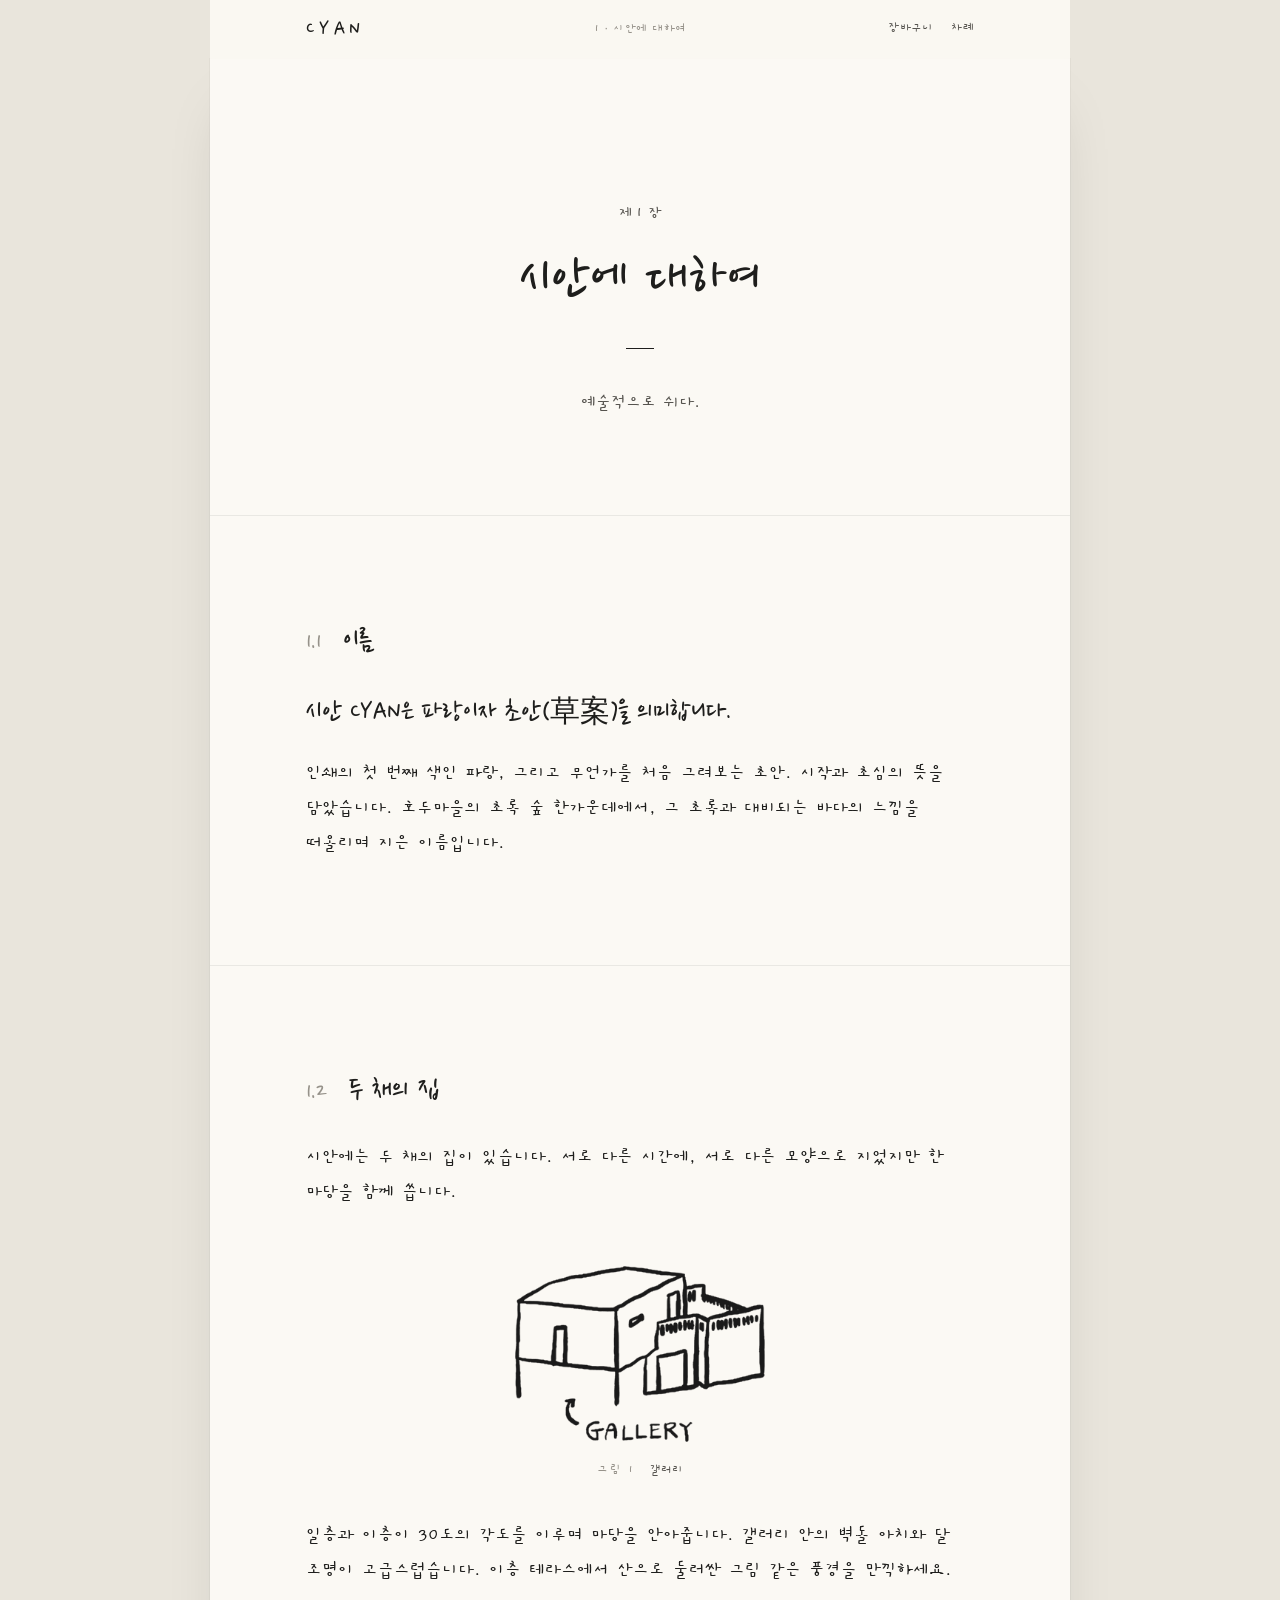
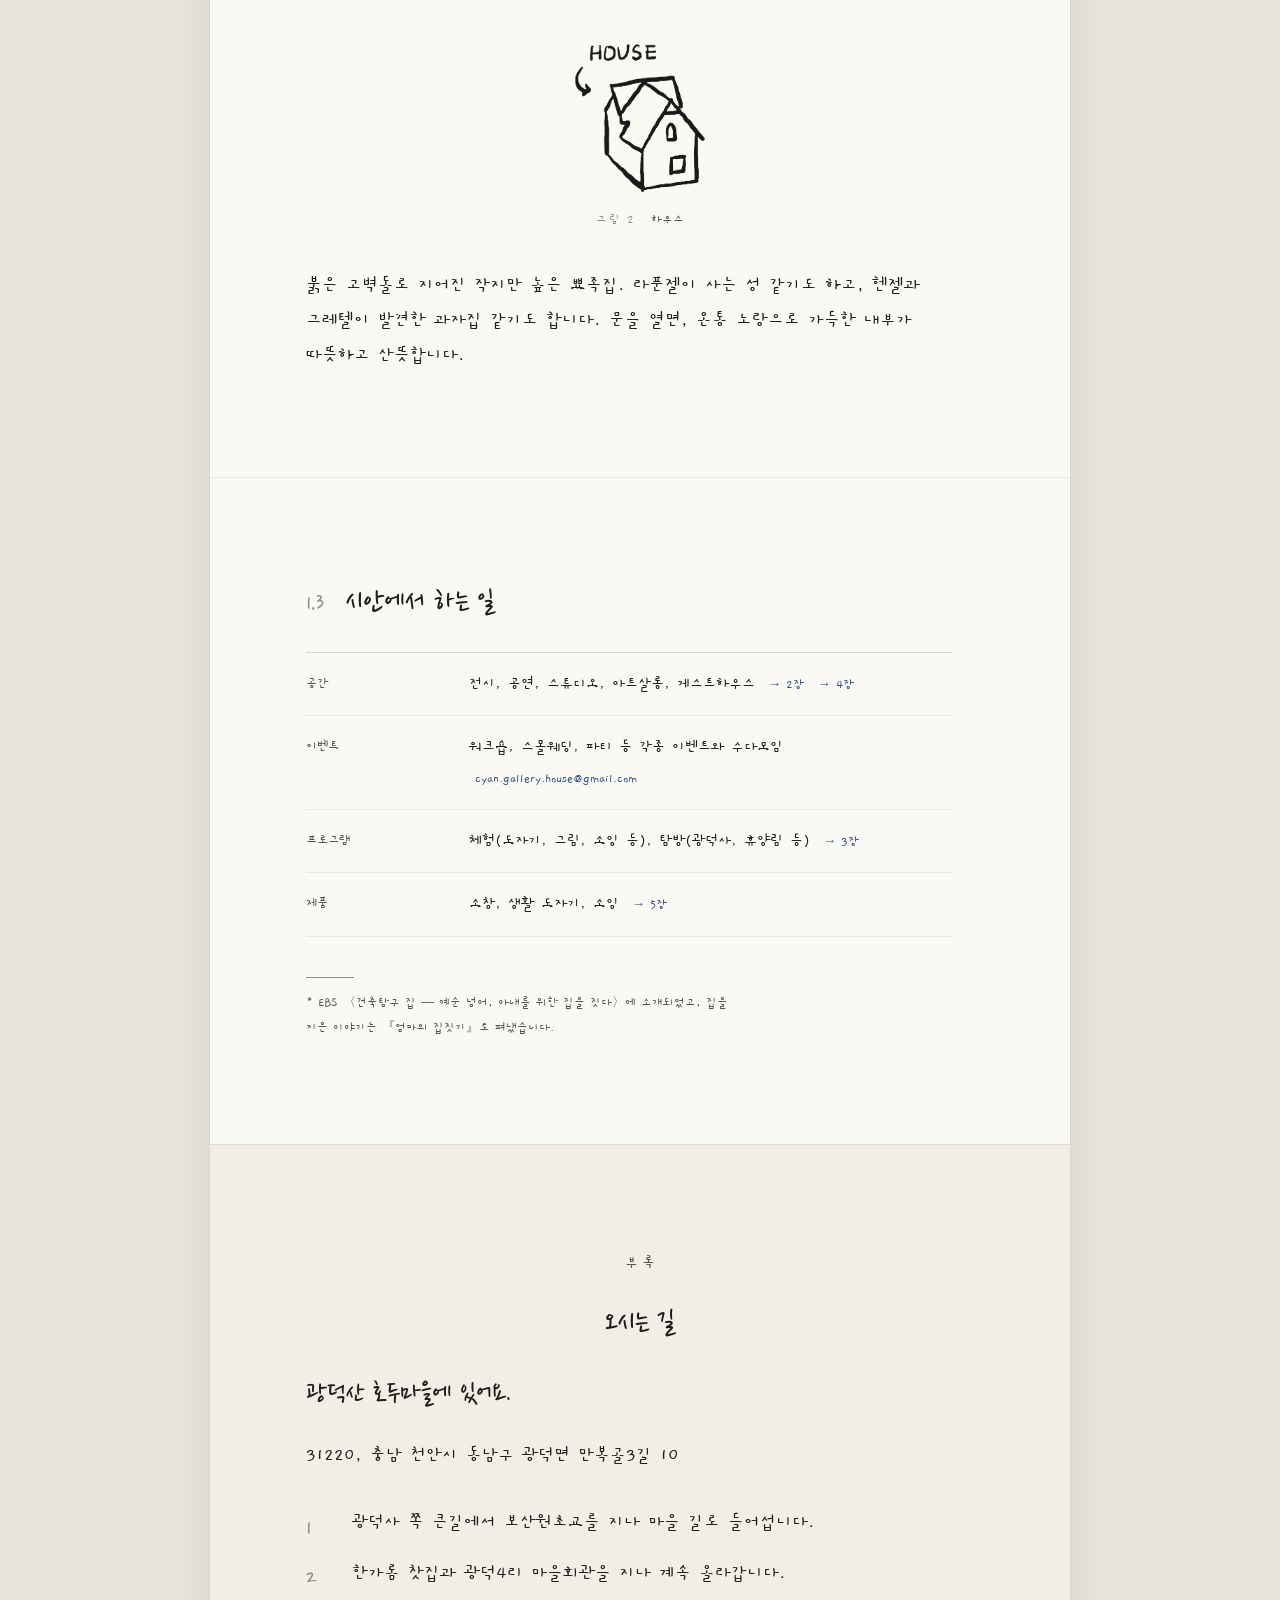
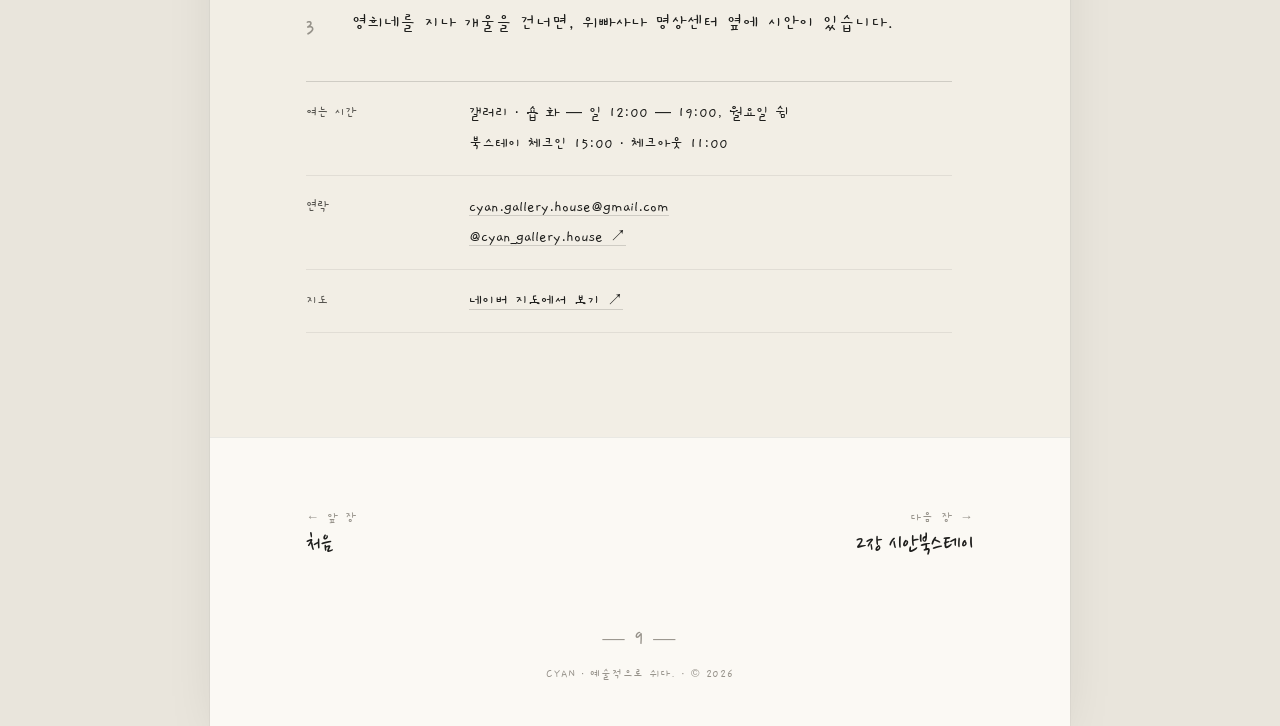
==== about.html @ f94dfa63 "Shrink drawings and switch to handwriting fonts - Cover, chapter-opener and figure drawings are roug" ====
<!DOCTYPE html>
<html lang="ko">
<head>
<meta charset="utf-8">
<meta name="viewport" content="width=device-width, initial-scale=1">
<title>1장 시안에 대하여 — CYAN</title>
<meta name="description" content="시안 CYAN은 파랑이자 초안을 의미합니다. 두 채의 집과 오시는 길.">
<meta name="theme-color" content="#ECE8DF">
<link rel="icon" href="assets/img/book/favicon.png" type="image/png">

<meta property="og:type" content="book">
<meta property="og:title" content="1장 시안에 대하여 — CYAN">
<meta property="og:description" content="시안 CYAN은 파랑이자 초안을 의미합니다. 두 채의 집과 오시는 길.">
<meta property="og:image" content="assets/img/book/drawing.png">
<meta property="og:locale" content="ko_KR">

<link rel="preconnect" href="https://fonts.googleapis.com">
<link rel="preconnect" href="https://fonts.gstatic.com" crossorigin>
<link href="https://fonts.googleapis.com/css2?family=Gaegu:wght@400;700&family=Nanum+Pen+Script&display=swap" rel="stylesheet">
<link rel="stylesheet" href="assets/css/style.css">
</head>
<body class="chapter">

<a class="skip" href="#main">본문으로 건너뛰기</a>

<!-- ───────────────────────── 머리말 (책의 running head) ───────────────────────── -->
<header class="site-head" id="siteHead">
  <div class="head-in">
    <a class="head-title" href="index.html">CYAN</a>
    <span class="head-chapter">1 · 시안에 대하여</span>
    <div class="head-side">
      <a class="head-cart" href="shop.html#cart">장바구니<span class="head-cart-n" data-cart-count hidden>0</span></a>
      <button class="head-toggle" id="navToggle" type="button" aria-expanded="false" aria-controls="mobileNav">차례</button>
    </div>
  </div>
</header>

<!-- ───────────────────────── 차례 ───────────────────────── -->
<nav class="toc-layer mobile-nav" id="mobileNav" aria-label="차례" hidden>
  <div class="toc-layer-in">
    <p class="toc-label">차례</p>
    <ol class="toc">
      <li><a href="index.html#preface"><span class="toc-no"></span><span class="toc-name">서문</span><span class="toc-page">3</span></a></li>
      <li><a href="about.html" aria-current="page"><span class="toc-no">1</span><span class="toc-name">시안에 대하여</span><span class="toc-page">9</span></a></li>
      <li><a href="stay.html"><span class="toc-no">2</span><span class="toc-name">시안북스테이</span><span class="toc-page">21</span></a></li>
      <li><a href="workshop.html"><span class="toc-no">3</span><span class="toc-name">시안 공방</span><span class="toc-page">37</span></a></li>
      <li><a href="gallery.html"><span class="toc-no">4</span><span class="toc-name">시안 갤러리</span><span class="toc-page">49</span></a></li>
      <li><a href="shop.html"><span class="toc-no">5</span><span class="toc-name">시안 숍</span><span class="toc-page">61</span></a></li>
      <li><a href="about.html#visit"><span class="toc-no"></span><span class="toc-name">부록 · 오시는 길</span><span class="toc-page">75</span></a></li>
      <li><a href="index.html#colophon"><span class="toc-no"></span><span class="toc-name">판권</span><span class="toc-page">79</span></a></li>
    </ol>
  </div>
</nav>

<div class="sheet">

<main id="main">

<header class="opener">
  <p class="opener-no">제1장</p>
  <h1 class="opener-title">시안에 대하여</h1>
  <p class="opener-epigraph">예술적으로 쉬다.</p>
</header>

<!-- ✏️ 1장 본문 -->
<section class="page" id="name">
  <h2 class="sect-title"><span class="sect-no">1.1</span>이름</h2>
  <div class="prose">
    <p class="lead">시안 CYAN은 파랑이자 초안(草案)을 의미합니다.</p>
    <p>인쇄의 첫 번째 색인 파랑, 그리고 무언가를 처음 그려보는 초안. 시작과 초심의 뜻을 담았습니다. 호두마을의 초록 숲 한가운데에서, 그 초록과 대비되는 바다의 느낌을 떠올리며 지은 이름입니다.</p>
  </div>
</section>

<section class="page" id="buildings">
  <h2 class="sect-title"><span class="sect-no">1.2</span>두 채의 집</h2>
  <div class="prose">
    <p>시안에는 두 채의 집이 있습니다. 서로 다른 시간에, 서로 다른 모양으로 지었지만 한 마당을 함께 씁니다.</p>
  </div>

  <figure class="plate">
    <img src="assets/img/book/gallery.png" alt="네모난 2층 건물과 테라스 난간이 그려진 GALLERY 펜 드로잉" width="676" height="476" loading="lazy">
    <figcaption><span>그림 1</span> 갤러리</figcaption>
  </figure>
  <div class="prose">
    <p>일층과 이층이 30도의 각도를 이루며 마당을 안아줍니다. 갤러리 안의 벽돌 아치와 달 조명이 고급스럽습니다. 이층 테라스에서 산으로 둘러싼 그림 같은 풍경을 만끽하세요.</p>
  </div>

  <figure class="plate plate--small">
    <img src="assets/img/book/house.png" alt="뾰족 지붕에 아치 창이 있는 HOUSE 펜 드로잉" width="371" height="421" loading="lazy">
    <figcaption><span>그림 2</span> 하우스</figcaption>
  </figure>
  <div class="prose">
    <p>붉은 고벽돌로 지어진 작지만 높은 뾰족집. 라푼젤이 사는 성 같기도 하고, 헨젤과 그레텔이 발견한 과자집 같기도 합니다. 문을 열면, 온통 노랑으로 가득한 내부가 따뜻하고 산뜻합니다.</p>
  </div>
</section>

<section class="page" id="what">
  <h2 class="sect-title"><span class="sect-no">1.3</span>시안에서 하는 일</h2>
  <dl class="glossary">
    <div><dt>공간</dt><dd>전시, 공연, 스튜디오, 아트살롱, 게스트하우스 <a class="xref" href="stay.html">→ 2장</a> <a class="xref" href="gallery.html">→ 4장</a></dd></div>
    <div><dt>이벤트</dt><dd>워크숍, 스몰웨딩, 파티 등 각종 이벤트와 수다모임 <a class="xref" data-site="email" href="mailto:cyan.gallery.house@gmail.com">문의</a></dd></div>
    <div><dt>프로그램</dt><dd>체험(도자기, 그림, 소잉 등), 탐방(광덕사, 휴양림 등) <a class="xref" href="workshop.html">→ 3장</a></dd></div>
    <div><dt>제품</dt><dd>소창, 생활 도자기, 소잉 <a class="xref" href="shop.html">→ 5장</a></dd></div>
  </dl>
  <p class="footnote">* EBS 〈건축탐구 집 — 예순 넘어, 아내를 위한 집을 짓다〉에 소개되었고, 집을 지은 이야기는 『엄마의 집짓기』로 펴냈습니다.</p>
</section>

<!-- ───────────────────────── 부록 ───────────────────────── -->
<section class="page page--appendix" id="visit">
  <p class="part-label">부록</p>
  <h2 class="sect-title">오시는 길</h2>
  <div class="prose">
    <p class="lead">광덕산 호두마을에 있어요.</p>
    <p><span data-site="postcode">31220</span>, <span data-site="address">충남 천안시 동남구 광덕면 만복골3길 10</span></p>
  </div>
  <!-- ✏️ 길 안내 -->
  <ol class="route">
    <li>광덕사 쪽 큰길에서 보산원초교를 지나 마을 길로 들어섭니다.</li>
    <li>한가롬 찻집과 광덕4리 마을회관을 지나 계속 올라갑니다.</li>
    <li>영희네를 지나 개울을 건너면, 위빠사나 명상센터 옆에 시안이 있습니다.</li>
  </ol>
  <dl class="glossary">
    <div><dt>여는 시간</dt><dd>갤러리 · 숍 화 — 일 12:00 — 19:00, 월요일 쉼<br>북스테이 체크인 15:00 · 체크아웃 11:00</dd></div>
    <div data-optional><dt>전화</dt><dd><a class="link" data-site="phone" href="tel:">전화번호</a></dd></div>
    <div><dt>연락</dt><dd><a class="link" data-site="email" href="mailto:cyan.gallery.house@gmail.com">cyan.gallery.house@gmail.com</a><br><a class="link" data-site="instagram" href="https://instagram.com/cyan_gallery.house" target="_blank" rel="noopener">@cyan_gallery.house ↗</a></dd></div>
    <div><dt>지도</dt><dd><a class="link" data-site="mapUrl" href="https://map.naver.com/" target="_blank" rel="noopener">네이버 지도에서 보기 ↗</a></dd></div>
  </dl>
</section>

</main>

<!-- ───────────────────────── 장의 끝 · 다음 장 ───────────────────────── -->
<footer class="site-foot">
  <nav class="turn" aria-label="앞뒤 장">
    <a class="turn-prev" href="index.html"><small>앞 장</small>처음</a>
    <a class="turn-next" href="stay.html"><small>다음 장</small>2장 시안북스테이</a>
  </nav>
  <p class="folio">— 9 —</p>
  <p class="foot-copy">CYAN · 예술적으로 쉬다. · © <span id="year">2026</span></p>
</footer>

</div><!-- /.sheet -->

<script src="assets/js/data.js" defer></script>
<script src="assets/js/main.js" defer></script>
</body>
</html>
---- assets/css/style.css ----
/* ============================================================
   CYAN — 예술적으로 쉬다.
   ------------------------------------------------------------
   한 권의 책처럼: 책상 위에 펼친 종이 한 장, 명조 글꼴, 넉넉한 여백.
   그림은 HOUSE · GALLERY 펜 드로잉 하나만 씁니다 (assets/img/book/).
   색과 크기는 :root 의 토큰만 고치면 전체에 반영됩니다.
   ============================================================ */

:root{
  --desk:   #E9E5DC;   /* 책 바깥 (책상) */
  --paper:  #FBF9F4;   /* 종이 */
  --tint:   #F2EEE5;   /* 한 톤 낮은 종이 */
  --ink:    #1E1E1C;   /* 글자 */
  --ink-2:  #55534E;   /* 보조 글자 */
  --ink-3:  #96928A;   /* 흐린 글자 */
  --rule:   rgba(30,30,28,.16);
  --rule-2: rgba(30,30,28,.08);
  --blue:   #2B4D8F;   /* 시안 — 링크에만 아주 조금 */

  --serif: "Gaegu", "Apple SD Gothic Neo", sans-serif;          /* 본문 손글씨 */
  --pen:   "Nanum Pen Script", "Gaegu", cursive;                 /* 제목 · 숫자 펜글씨 */
  --latin: var(--pen);

  --sheet: 860px;                    /* 종이 폭 */
  --pad: clamp(22px, 8vw, 96px);     /* 종이 안쪽 여백 */
  --measure: 34em;                   /* 한 줄 길이 */
  --ease: cubic-bezier(.22,.61,.36,1);

  color-scheme: light;
}

*,*::before,*::after{ box-sizing:border-box; }
html{ -webkit-text-size-adjust:100%; scroll-behavior:smooth; }

body{
  margin:0;
  background:var(--desk);
  color:var(--ink);
  font-family:var(--serif);
  font-size:19px;
  line-height:1.85;
  letter-spacing:0;
  word-break:keep-all;
  -webkit-font-smoothing:antialiased;
  overflow-x:hidden;
}

img{ max-width:100%; display:block; }
a{ color:inherit; text-decoration:none; }
h1,h2,h3{ margin:0; font-family:var(--pen); font-weight:400; line-height:1.3; }
p{ margin:0; }
ul,ol,dl,dd{ margin:0; padding:0; list-style:none; }
button{ font-family:inherit; }

.skip{ position:absolute; left:-9999px; top:0; z-index:300; background:var(--ink); color:var(--paper); padding:10px 16px; font-size:14px; }
.skip:focus{ left:12px; top:12px; }
::selection{ background:#D9E2F1; }
:focus-visible{ outline:1.5px solid var(--ink); outline-offset:4px; }

.link{ border-bottom:1px solid var(--rule); transition:border-color .2s, color .2s; }
.link:hover{ color:var(--blue); border-bottom-color:var(--blue); }
.muted{ color:var(--ink-2); font-size:14px; }
.empty{ color:var(--ink-2); font-size:15px; padding:8px 0; }

/* ── 종이 ─────────────────────────────────────────────────── */

.sheet{
  position:relative;
  max-width:var(--sheet); margin:0 auto;
  background:var(--paper);
  box-shadow:0 0 0 1px rgba(30,30,28,.04), 0 30px 60px -30px rgba(30,30,28,.25);
  min-height:100vh;
}

/* ── 머리말 (running head) ────────────────────────────────── */

.site-head{
  position:sticky; top:0; z-index:100;
  max-width:var(--sheet); margin:0 auto;
  background:rgba(251,249,244,.94);
  backdrop-filter:blur(8px); -webkit-backdrop-filter:blur(8px);
  border-bottom:1px solid transparent;
  transition:border-color .3s;
}
.site-head.is-stuck{ border-bottom-color:var(--rule-2); }
.head-in{
  display:grid; grid-template-columns:1fr auto 1fr; align-items:center; gap:12px;
  height:58px; padding:0 var(--pad);
  font-size:13px; color:var(--ink-2);
}
.head-title{ font-family:var(--latin); font-size:24px; font-weight:400; letter-spacing:.2em; color:var(--ink); justify-self:start; }
.head-chapter{ font-size:12.5px; color:var(--ink-3); letter-spacing:.02em; white-space:nowrap; overflow:hidden; text-overflow:ellipsis; }
.head-side{ justify-self:end; display:flex; align-items:center; gap:18px; }
.head-cart, .head-toggle{
  background:none; border:0; padding:6px 0; cursor:pointer;
  font-size:13px; color:var(--ink-2); letter-spacing:.02em;
  border-bottom:1px solid transparent; transition:color .2s, border-color .2s;
}
.head-cart:hover, .head-toggle:hover{ color:var(--ink); border-bottom-color:var(--ink); }
.head-cart-n{ margin-left:4px; font-family:var(--latin); font-size:19px; color:var(--blue); }
.head-cart-n::before{ content:"("; } .head-cart-n::after{ content:")"; }
.head-cart-n[hidden]{ display:none; }
.head-toggle[aria-expanded="true"]{ color:var(--ink); }

/* ── 차례 (펼침) ──────────────────────────────────────────── */

.toc-layer{
  position:fixed; inset:0; z-index:99;
  background:rgba(233,229,220,.6);
  backdrop-filter:blur(3px); -webkit-backdrop-filter:blur(3px);
  opacity:0; pointer-events:none; transition:opacity .35s var(--ease);
  overflow-y:auto;
}
.toc-layer.is-open{ opacity:1; pointer-events:auto; }
.toc-layer-in{
  max-width:var(--sheet); min-height:100%; margin:0 auto;
  background:var(--paper);
  padding:120px var(--pad) 80px;
  transform:translateY(-10px); transition:transform .45s var(--ease);
}
.toc-layer.is-open .toc-layer-in{ transform:none; }
.toc-label, .part-label{
  text-align:center; font-size:16px; letter-spacing:.3em; padding-left:.3em; color:var(--ink-2);
  margin-bottom:48px;
}

.toc{ max-width:30em; margin:0 auto; }
.toc li + li{ margin-top:4px; }
.toc a{
  display:grid; grid-template-columns:2.2em minmax(0,1fr) auto; align-items:baseline;
  padding:10px 0;
  /* 점선 줄 (leader) */
  background:radial-gradient(circle, var(--ink-3) .7px, transparent 1px) 0 calc(100% - 1.15em)/7px 7px repeat-x;
  transition:color .2s;
}
.toc a:hover{ color:var(--blue); }
.toc-no{ align-self:stretch; background:var(--paper); font-family:var(--latin); font-size:27px; line-height:1.6; color:var(--ink-3); }
.toc-name{ justify-self:start; padding-right:.6em; background:var(--paper); font-family:var(--pen); font-size:25px; line-height:1.4; }
.toc-name small{ display:block; font-family:var(--serif); font-size:14px; color:var(--ink-3); line-height:1.6; }
.toc-page{ padding-left:.6em; background:var(--paper); font-family:var(--latin); font-size:24px; color:var(--ink-2); }
.toc a[aria-current="page"] .toc-name{ color:var(--blue); }
.toc--page .toc-name{ font-size:27px; }
.toc--page a{ padding:14px 0; background-position:0 1.8em; }

/* ── 표지 ─────────────────────────────────────────────────── */

.cover{
  position:relative;
  min-height:calc(100svh - 58px);
  display:flex; flex-direction:column; align-items:center; justify-content:space-between;
  padding:56px var(--pad) 72px; text-align:center;
  border-bottom:1px solid var(--rule-2);
}
.cover-top, .cover-foot{ font-size:15px; letter-spacing:.1em; color:var(--ink-2); padding-left:.1em; }
.cover-mid{ display:flex; flex-direction:column; align-items:center; }
.cover-art{ width:min(260px, 62%); height:auto; margin-bottom:48px; animation:ink 1.6s var(--ease) both; }
.cover-title{
  font-family:var(--latin); font-weight:400;
  font-size:clamp(64px,11vw,104px); letter-spacing:.42em; padding-left:.42em; line-height:1;
  animation:rise 1.2s var(--ease) .5s both;
}
.cover-sub{ margin-top:18px; font-family:var(--pen); font-size:28px; letter-spacing:.06em; padding-left:.06em; animation:rise 1.2s var(--ease) .7s both; }
.cover-cue{
  position:absolute; left:50%; bottom:20px; transform:translateX(-50%);
  font-size:14px; letter-spacing:.06em; color:var(--ink-3); white-space:nowrap;
  animation:rise 1.2s var(--ease) 1s both;
}
.cover-cue:hover{ color:var(--ink); }

@keyframes ink{ from{ opacity:0; filter:blur(3px); } to{ opacity:1; filter:none; } }
@keyframes rise{ from{ opacity:0; transform:translateY(10px); } to{ opacity:1; transform:none; } }

/* ── 장 첫 페이지 ─────────────────────────────────────────── */

.opener{
  display:flex; flex-direction:column; align-items:center; text-align:center;
  padding:clamp(80px,13vw,140px) var(--pad) clamp(64px,9vw,96px);
  border-bottom:1px solid var(--rule-2);
}
.opener-no{ font-size:16px; letter-spacing:.3em; padding-left:.3em; color:var(--ink-2); animation:rise 1s var(--ease) both; }
.opener-title{ margin-top:14px; font-size:clamp(44px,6.4vw,58px); letter-spacing:0; animation:rise 1s var(--ease) .12s both; }
.opener-title::after{ content:""; display:block; width:28px; height:1px; margin:30px auto 0; background:var(--ink); }
.opener-art{ width:min(120px,34%); height:auto; margin-top:52px; animation:ink 1.4s var(--ease) .25s both; }
.opener-art--wide{ width:min(210px,56%); }
.opener-epigraph{
  margin-top:36px; max-width:28em;
  font-size:18px; line-height:1.9; color:var(--ink-2);
  animation:rise 1s var(--ease) .35s both;
}

/* ── 본문 페이지 ──────────────────────────────────────────── */

.page{ padding:clamp(64px,9vw,104px) var(--pad); }
.page + .page{ border-top:1px solid var(--rule-2); }
.page--appendix, .page--colophon{ background:var(--tint); }

.sect-title{ font-size:32px; letter-spacing:0; margin-bottom:28px; }
.sect-no{ font-family:var(--latin); font-size:27px; color:var(--ink-3); margin-right:.8em; letter-spacing:0; }
.page--appendix .sect-title{ text-align:center; margin-top:-24px; }

.prose{ max-width:var(--measure); }
.prose p + p{ margin-top:1.1em; }
.prose .lead{ font-family:var(--pen); font-size:30px; line-height:1.5; margin-bottom:.4em; }
.prose .sign{ margin-top:2.4em; text-align:right; color:var(--ink-2); }
.prose .sign span{ font-size:14px; color:var(--ink-3); }
#preface .prose{ margin:0 auto; }
.prose-note{ max-width:var(--measure); margin:-12px 0 36px; font-size:15px; color:var(--ink-2); }

.plate{ margin:56px auto 36px; text-align:center; }
.plate img{ width:min(250px,64%); height:auto; margin:0 auto; }
.plate--small img{ width:min(130px,40%); }
.plate figcaption{ margin-top:16px; font-size:13px; color:var(--ink-2); }
.plate figcaption span{ margin-right:.8em; color:var(--ink-3); letter-spacing:.1em; }

.glossary{ max-width:var(--measure); border-top:1px solid var(--rule); }
.glossary > div{ display:grid; grid-template-columns:7.5em minmax(0,1fr); gap:20px; padding:16px 0; border-bottom:1px solid var(--rule-2); }
.glossary > div[hidden]{ display:none; }
.glossary dt{ font-size:14px; color:var(--ink-2); padding-top:2px; }
.glossary dd{ font-size:16px; line-height:1.9; }
.xref{ margin-left:.5em; font-size:13px; color:var(--blue); white-space:nowrap; }
.xref:hover{ border-bottom:1px solid var(--blue); }

.footnote{ max-width:var(--measure); margin-top:40px; padding-top:14px; font-size:13px; line-height:1.9; color:var(--ink-2); position:relative; }
.footnote::before{ content:""; position:absolute; top:0; left:0; width:48px; height:1px; background:var(--ink-3); }

.route{ max-width:var(--measure); margin:32px 0 40px; counter-reset:r; }
.route li{ position:relative; padding-left:2.4em; counter-increment:r; }
.route li + li{ margin-top:.8em; }
.route li::before{ content:counter(r); position:absolute; left:0; top:-.05em; font-family:var(--latin); font-size:27px; color:var(--ink-3); }

.dots li{ display:inline; }
.dots li + li::before{ content:" · "; color:var(--ink-3); }

/* ── 판권 ─────────────────────────────────────────────────── */

.colophon{ max-width:28em; margin:0 auto; }
.colophon-title{ font-family:var(--latin); font-size:35px; letter-spacing:.3em; line-height:1.5; margin-bottom:28px; }
.colophon-title span{ font-size:24px; letter-spacing:.04em; }
.colophon dl{ border-top:1px solid var(--ink); border-bottom:1px solid var(--ink); padding:12px 0; }
.colophon dl > div{ display:grid; grid-template-columns:6em minmax(0,1fr); gap:14px; padding:4px 0; font-size:14px; line-height:1.9; }
.colophon dl > div[hidden]{ display:none; }
.colophon dt{ color:var(--ink-2); }
.colophon-note{ margin-top:18px; font-size:12.5px; line-height:1.9; color:var(--ink-2); }

/* ── 버튼 ─────────────────────────────────────────────────── */

.btn{
  display:inline-flex; align-items:center; justify-content:center; gap:8px;
  min-height:48px; padding:0 26px;
  background:var(--ink); color:var(--paper);
  border:1px solid var(--ink); border-radius:0;
  font-size:15px; letter-spacing:.06em; cursor:pointer;
  transition:background .25s, color .25s;
}
.btn:hover{ background:var(--paper); color:var(--ink); }
.btn--ghost{ background:transparent; color:var(--ink); }
.btn--ghost:hover{ background:var(--ink); color:var(--paper); }
.btn--block{ width:100%; }
.btn:disabled{ background:var(--tint); color:var(--ink-3); border-color:var(--rule); cursor:not-allowed; }

/* 본문 안 행동 버튼은 글줄처럼 */
.show-actions{ display:flex; flex-wrap:wrap; align-items:center; gap:10px 24px; margin-top:22px; }
.show-actions .btn, .room .btn{
  min-height:0; padding:0 0 2px; background:none; color:var(--ink); border:0; border-bottom:1px solid var(--ink);
  font-size:14.5px; letter-spacing:.02em;
}
.show-actions .btn::after, .room .btn::after{ content:"→"; transition:transform .3s var(--ease); }
.show-actions .btn:hover, .room .btn:hover{ color:var(--blue); border-bottom-color:var(--blue); background:none; }
.show-actions .btn:hover::after, .room .btn:hover::after{ transform:translateX(3px); }

.chip{ font-size:12.5px; color:var(--ink-3); }
.chip::before{ content:"— "; }

/* ── 사진 (data.js 에 사진을 넣었을 때만) ─────────────────── */

.frame{ position:relative; aspect-ratio:4/3; overflow:hidden; background:var(--tint); }
.frame img{ position:absolute; inset:0; width:100%; height:100%; object-fit:cover; }
.frame--tall{ aspect-ratio:3/4; }
.room-visual:empty, .show-visual:empty{ display:none; }

/* ── 방 · 수업 목록 (2장 · 3장) ───────────────────────────── */

.rooms{ max-width:var(--measure); }
.room{ padding:28px 0 32px; border-top:1px solid var(--rule); }
.room:last-child{ border-bottom:1px solid var(--rule); }
.room-visual{ margin-bottom:22px; }
.room .tile-no{ font-family:var(--latin); font-size:20px; letter-spacing:.08em; color:var(--ink-3); }
.room-name{ font-size:32px; margin:0 0 8px; }
.room-text{ font-size:16px; line-height:1.95; }
.room .dots{ margin-top:10px; font-size:14px; color:var(--ink-2); }
.room-meta{ margin-top:16px; }
.room-meta > div{ display:grid; grid-template-columns:4.5em minmax(0,1fr); gap:12px; font-size:14px; line-height:1.9; }
.room-meta dt{ color:var(--ink-3); }

/* ── 신청서 (예약 · 수업) ─────────────────────────────────── */

.book{ max-width:36em; }
.book[hidden]{ display:none; }
.book-step{ border:0; margin:0; padding:0 0 44px; min-width:0; }
.book-step legend{ display:flex; align-items:baseline; gap:14px; padding:0; margin-bottom:18px; font-size:17px; }
.book-step legend span{ font-size:14px; color:var(--ink-3); }

.book-sum{ margin-top:8px; padding:28px clamp(18px,4vw,32px); border:1px solid var(--ink); background:var(--paper); }
.book-sum-title{ font-size:15px; letter-spacing:.2em; color:var(--ink-2); margin-bottom:10px; }

.sum > div{ display:flex; justify-content:space-between; gap:16px; padding:8px 0; border-bottom:1px solid var(--rule-2); font-size:14.5px; line-height:1.7; }
.sum dt{ color:var(--ink-2); flex:none; }
.sum dd{ text-align:right; }
.sum .sum-sub{ font-size:13px; }
.sum .sum-sub dt, .sum .sum-sub dd{ color:var(--ink-3); }
.sum .sum-total{ border-top:1px solid var(--ink); border-bottom:0; margin-top:6px; padding-top:14px; align-items:baseline; }
.sum .sum-total dt{ color:var(--ink); }
.sum .sum-total dd{ font-family:var(--pen); font-size:32px; letter-spacing:0; }
.sum-note{ text-align:right; font-size:12.5px; }

.notice{ margin:20px 0; font-size:12.5px; line-height:1.85; color:var(--ink-2); }
.notice li{ position:relative; padding-left:1.1em; }
.notice li + li{ margin-top:4px; }
.notice li::before{ content:"*"; position:absolute; left:0; color:var(--ink-3); }

/* 고르기 */
.pick{ display:grid; border-top:1px solid var(--rule); }
.pick-item{ position:relative; cursor:pointer; border-bottom:1px solid var(--rule); }
.pick-item input{ position:absolute; opacity:0; inset:0; margin:0; cursor:pointer; }
.pick-box{
  display:grid; grid-template-columns:22px minmax(0,1fr) auto; grid-template-rows:auto auto; column-gap:12px;
  align-items:baseline; padding:14px 4px;
  transition:background .2s;
}
.pick-box::before{
  content:""; grid-row:1 / 3; align-self:center;
  width:14px; height:14px; border:1px solid var(--ink); border-radius:50%;
  box-shadow:inset 0 0 0 3px var(--paper); transition:background .2s;
}
.pick-item:hover .pick-box{ background:var(--tint); }
.pick-item input:checked + .pick-box::before{ background:var(--ink); }
.pick-item input:focus-visible + .pick-box{ outline:1.5px solid var(--ink); outline-offset:2px; }
.pick-name{ font-family:var(--pen); font-size:25px; line-height:1.3; }
.pick-sub{ grid-column:2; font-size:12.5px; color:var(--ink-3); line-height:1.6; }
.pick-price{ grid-column:3; grid-row:1; font-size:14px; color:var(--ink-2); }

/* 달력 */
.cal{ position:relative; }
.cal-nav{ position:absolute; top:0; right:0; display:flex; gap:4px; z-index:1; }
.cal-nav button{
  width:34px; height:30px; border:1px solid var(--rule); background:var(--paper); cursor:pointer;
  font-size:13px; color:var(--ink); transition:border-color .2s;
}
.cal-nav button:hover:not(:disabled){ border-color:var(--ink); }
.cal-nav button:disabled{ opacity:.3; cursor:default; }
.cal-months{ display:grid; grid-template-columns:repeat(auto-fit,minmax(0,1fr)); gap:clamp(18px,4vw,40px); }
.cal-title{ font-family:var(--latin); font-size:27px; letter-spacing:.06em; line-height:30px; margin-bottom:8px; }
.cal-grid{ display:grid; grid-template-columns:repeat(7,minmax(0,1fr)); gap:2px 0; }
.cal-wd{ text-align:center; font-size:11.5px; color:var(--ink-3); padding-bottom:6px; border-bottom:1px solid var(--rule-2); margin-bottom:4px; }
.cal-day{
  position:relative; aspect-ratio:1/1; max-height:42px; width:100%;
  border:0; background:none; cursor:pointer; padding:0;
  font-family:var(--latin); font-size:22px; color:var(--ink);
  transition:background .15s;
}
.cal-day.is-wknd:not(:disabled){ color:var(--blue); }
.cal-day:hover:not(:disabled){ background:var(--tint); }
.cal-day:disabled{ color:var(--ink-3); opacity:.45; cursor:default; }
.cal-day.is-full{ text-decoration:line-through; }
.cal-day.is-out{ text-decoration:none; opacity:1; color:var(--ink); }
.cal-day.is-today::after{ content:""; position:absolute; left:50%; bottom:5px; width:10px; height:1px; margin-left:-5px; background:currentColor; }
.cal-day.is-range{ background:var(--tint); }
.cal-day.is-sel, .cal-day.is-sel:hover:not(:disabled){ background:var(--ink); color:var(--paper); opacity:1; text-decoration:none; }
.cal-help{ margin-top:16px; font-size:14.5px; }
.cal-legend{ display:flex; flex-wrap:wrap; gap:4px 18px; margin-top:6px; font-size:12px; color:var(--ink-3); }
.cal-legend li{ display:flex; align-items:center; gap:6px; }
.cal-legend i{ width:11px; height:11px; }
.cal-legend i.is-sel{ background:var(--ink); }
.cal-legend i.is-full{ background:linear-gradient(transparent 45%, var(--ink-3) 45% 55%, transparent 55%); }
.cal-legend i.is-wknd{ border:1px solid var(--blue); }

/* 숫자 */
.stepper{ display:inline-flex; align-items:center; border:1px solid var(--rule); }
.stepper button{ width:44px; height:44px; border:0; background:none; cursor:pointer; font-size:18px; color:var(--ink); transition:background .2s; }
.stepper button:hover:not(:disabled){ background:var(--tint); }
.stepper button:disabled{ color:var(--ink-3); opacity:.5; cursor:default; }
.stepper output{ min-width:44px; text-align:center; font-family:var(--latin); font-size:27px; }
.stepper--sm button{ width:30px; height:30px; font-size:14px; }
.stepper--sm output{ min-width:26px; font-size:16px; }
.book-step .stepper + .muted{ margin-top:10px; font-size:13px; }

/* 빈칸 */
.fields{ display:grid; grid-template-columns:repeat(2,minmax(0,1fr)); gap:22px 24px; }
.field--full{ grid-column:1 / -1; }
.field label{ display:block; font-size:13px; color:var(--ink-2); }
.field label small{ font-size:12px; color:var(--ink-3); margin-left:4px; }
.field input:not([type="checkbox"]), .field textarea{
  width:100%; padding:8px 0 9px;
  background:transparent; color:var(--ink);
  border:0; border-bottom:1px solid var(--ink); border-radius:0;
  font:inherit; font-size:16px; line-height:1.6;
  transition:border-color .2s, box-shadow .2s;
}
.field textarea{ resize:vertical; background-image:repeating-linear-gradient(transparent 0 calc(1.6em + 1px), var(--rule-2) calc(1.6em + 1px) calc(1.6em + 2px)); }
.field input::placeholder, .field textarea::placeholder{ color:var(--ink-3); }
.field input:focus, .field textarea:focus{ outline:none; box-shadow:0 1px 0 var(--ink); }
.field.is-bad input, .field.is-bad textarea{ border-bottom-color:#B4452F; box-shadow:0 1px 0 #B4452F; }
.field--check label{ display:flex; gap:10px; align-items:flex-start; font-size:14px; color:var(--ink); cursor:pointer; }
.field--check input{ margin-top:6px; accent-color:var(--ink); width:15px; height:15px; flex:none; }
.field--check.is-bad label{ color:#B4452F; }
.field[hidden]{ display:none; }
.book-sum .field--check{ margin-bottom:20px; }

.form-msg{ margin-top:12px; font-size:13.5px; color:#B4452F; }
.form-msg:empty{ display:none; }

.done{ max-width:36em; padding:40px clamp(20px,4vw,40px); border:1px solid var(--ink); }
.done:focus{ outline:none; }
.done .part-label{ text-align:left; margin-bottom:16px; padding-left:0; }
.done-title{ font-size:32px; margin-bottom:10px; }
.done-text{ font-size:15px; line-height:1.95; color:var(--ink-2); margin-bottom:20px; }
.done .sum{ margin-bottom:20px; }

/* 수업 날짜 */
.slots{ border-top:1px solid var(--rule); }
.slots-row{ display:grid; grid-template-columns:9.5em minmax(0,1fr); gap:12px; align-items:center; padding:10px 0; border-bottom:1px solid var(--rule-2); }
.slots-date{ font-size:14.5px; }
.slots-times{ display:flex; flex-wrap:wrap; gap:6px; }
.slot{
  min-height:34px; padding:0 14px; border:1px solid var(--rule); background:none; cursor:pointer;
  font-family:var(--latin); font-size:22px; color:var(--ink);
  transition:border-color .2s, background .2s, color .2s;
}
.slot:hover:not(:disabled){ border-color:var(--ink); }
.slot.is-sel{ background:var(--ink); border-color:var(--ink); color:var(--paper); }
.slot:disabled{ color:var(--ink-3); cursor:default; text-decoration:line-through; }
.slot em{ font-family:var(--serif); font-style:normal; font-size:11px; margin-left:4px; display:inline-block; text-decoration:none; }

/* ── 전시 (4장) ───────────────────────────────────────────── */

.show{ max-width:var(--measure); }
.show + .show{ margin-top:48px; padding-top:48px; border-top:1px solid var(--rule-2); }
.show-visual{ margin-bottom:24px; }
.show-meta{ font-family:var(--latin); font-size:23px; letter-spacing:.06em; color:var(--ink-2); }
.show-title{ margin:4px 0 2px; font-size:clamp(32px,4.4vw,40px); letter-spacing:0; }
.show-title::before{ content:"〈"; color:var(--ink-3); } .show-title::after{ content:"〉"; color:var(--ink-3); }
.show-artist{ font-size:15px; color:var(--ink-2); }
.show-text{ margin-top:18px; font-size:16px; line-height:2; }

.showlist{ max-width:var(--measure); border-top:1px solid var(--rule); }
.showlist li{ display:grid; grid-template-columns:6em minmax(0,1fr) auto; gap:4px 16px; align-items:baseline; padding:14px 0; border-bottom:1px solid var(--rule-2); }
.showlist-date{ font-family:var(--latin); font-size:22px; color:var(--ink-2); grid-row:1 / 3; }
.showlist-title{ font-family:var(--pen); font-size:25px; line-height:1.3; }
.showlist-artist{ grid-column:2; font-size:13.5px; color:var(--ink-3); }
.showlist-state{ grid-column:3; grid-row:1; font-size:12px; color:var(--ink-3); }

/* 탭 (연도 · 시리즈) */
.tabs{ display:flex; flex-wrap:wrap; gap:4px 0; margin-bottom:28px; font-size:14px; }
.tabs button{
  border:0; background:none; cursor:pointer; padding:4px 0;
  font-size:14px; color:var(--ink-3); border-bottom:1px solid transparent;
  transition:color .2s, border-color .2s;
}
.tabs button + button{ margin-left:18px; }
.tabs button:hover{ color:var(--ink); }
.tabs button[aria-selected="true"]{ color:var(--ink); border-bottom-color:var(--ink); }
.tabs button em{ font-style:normal; font-size:11px; color:var(--ink-3); margin-left:3px; }

.archive{ max-width:var(--measure); border-top:1px solid var(--rule); }
.archive-item button{
  display:grid; grid-template-columns:10em minmax(0,1fr) auto; gap:2px 16px; align-items:baseline;
  width:100%; padding:16px 0; border:0; border-bottom:1px solid var(--rule-2); background:none;
  text-align:left; cursor:pointer; font:inherit; color:inherit;
  transition:background .2s, padding .3s var(--ease);
}
.archive-item button::after{ content:"→"; grid-column:3; grid-row:1; color:var(--ink-3); transition:transform .3s var(--ease); }
.archive-item button:hover{ background:var(--tint); padding-left:10px; padding-right:10px; }
.archive-item button:hover::after{ transform:translateX(3px); color:var(--ink); }
.archive-item .frame{ display:none; }
.archive-date{ grid-row:1 / 3; font-family:var(--latin); font-size:20px; color:var(--ink-2); }
.archive-title{ grid-column:2; font-family:var(--pen); font-size:25px; line-height:1.3; }
.archive-artist{ grid-column:2; font-size:13.5px; color:var(--ink-3); }
.archive .empty{ padding:16px 0; }

/* ── 숍 (5장) ─────────────────────────────────────────────── */

.series{ max-width:var(--measure); }
.series + .series{ margin-top:56px; }
.series-head{ margin-bottom:14px; }
.series-no{ font-family:var(--latin); font-size:20px; letter-spacing:.08em; color:var(--ink-3); }
.series-name{ margin:0 0 6px; font-size:32px; }
.series-name em{ font-family:var(--latin); font-style:normal; font-size:24px; color:var(--ink-2); margin-left:8px; }
.series-text{ font-size:15px; line-height:1.9; color:var(--ink-2); }
.series--archive .series-name::after{ content:"기록"; margin-left:10px; font-size:12px; color:var(--ink-3); border:1px solid var(--rule); padding:1px 6px; vertical-align:middle; }

.products{ border-top:1px solid var(--rule); }
.product > a, .product > button{
  display:flex; align-items:baseline; justify-content:space-between; gap:12px;
  width:100%; padding:13px 0; border:0; border-bottom:1px solid var(--rule-2);
  background:radial-gradient(circle, var(--ink-3) .7px, transparent 1px) 0 calc(100% - 1.25em)/7px 7px repeat-x;
  text-align:left; cursor:pointer; font:inherit; color:inherit;
}
.product .frame{ display:none; }
.product-name{ padding-right:.6em; background:var(--paper); font-size:19px; transition:color .2s; }
.product-price{ padding-left:.6em; background:var(--paper); font-size:14.5px; color:var(--ink-2); white-space:nowrap; }
.product button:hover .product-name, .product a:hover .product-name{ color:var(--blue); }
.product.is-out .product-name{ color:var(--ink-3); }

/* ── 대화상자 ─────────────────────────────────────────────── */

.modal{
  width:min(600px, calc(100% - 24px)); max-height:calc(100dvh - 40px);
  padding:0; border:1px solid var(--rule); background:var(--paper); color:var(--ink);
  box-shadow:0 40px 80px -30px rgba(30,30,28,.4);
}
.modal::backdrop{ background:rgba(233,229,220,.72); backdrop-filter:blur(3px); }
.modal[open]{ animation:rise .4s var(--ease); }
.modal-in{ position:relative; padding:clamp(32px,6vw,56px); }
.modal-x{ position:absolute; top:12px; right:14px; width:36px; height:36px; border:0; background:none; cursor:pointer; font-size:24px; color:var(--ink-2); }
.modal-x:hover{ color:var(--ink); }
.modal-title{ margin:6px 0 4px; font-size:34px; }
.modal-body > .frame{ margin-bottom:22px; }
.modal-body .part-label{ text-align:left; margin-bottom:12px; padding-left:0; }
.modal-body .show-title{ font-size:34px; }

.modal--drawer{ margin:0 0 0 auto; width:min(460px,100%); height:100dvh; max-height:none; border-width:0 0 0 1px; }
.modal--drawer[open]{ animation:slide .45s var(--ease); }
@keyframes slide{ from{ transform:translateX(30px); opacity:0; } to{ transform:none; opacity:1; } }
.modal--drawer .done{ border:0; padding:24px 0 0; }

.prod{ display:block; }
.prod > .frame{ margin-bottom:22px; }
.prod-price{ margin:4px 0; font-size:17px; color:var(--ink-2); }
.prod .show-text{ margin:14px 0 26px; }
.buy{ display:flex; gap:10px; align-items:center; }
.buy .btn{ flex:1; }
.form-msg .link, .modal .link{ background:none; border:0; border-bottom:1px solid var(--rule); padding:0; font:inherit; cursor:pointer; color:var(--ink); }
#prodMsg{ color:var(--ink-2); }

.cart{ margin:20px 0 4px; border-top:1px solid var(--rule); }
.cart-item{ display:grid; grid-template-columns:minmax(0,1fr) auto; gap:12px; align-items:start; padding:14px 0; border-bottom:1px solid var(--rule-2); }
.cart-item > .frame{ display:none; }
.cart-name{ font-size:15.5px; }
.cart-info .muted{ font-size:13px; }
.cart-info .stepper{ margin-top:6px; }
.cart-side{ text-align:right; font-size:14.5px; }
.cart-del{ margin-top:4px; border:0; background:none; padding:0; cursor:pointer; font-size:12.5px; color:var(--ink-3); border-bottom:1px solid var(--rule-2); }
.cart-del:hover{ color:var(--ink); }
.cart .empty{ padding:16px 0; }
.order{ margin-top:28px; }
.order[hidden]{ display:none; }
.order .fields{ margin-bottom:18px; }
.order .muted{ display:block; margin-bottom:18px; font-size:12.5px; }

/* ── 장의 끝 ──────────────────────────────────────────────── */

.site-foot{ padding:72px var(--pad) 40px; border-top:1px solid var(--rule-2); text-align:center; }
.turn{ display:flex; justify-content:space-between; gap:20px; text-align:left; }
.turn a{ display:flex; flex-direction:column; font-family:var(--pen); font-size:25px; line-height:1.3; transition:color .2s; }
.turn a small{ font-family:var(--serif); font-size:13px; letter-spacing:.1em; color:var(--ink-3); margin-bottom:2px; }
.turn a:hover{ color:var(--blue); }
.turn-prev small::before{ content:"← "; }
.turn-next{ text-align:right; margin-left:auto; }
.turn-next small::after{ content:" →"; }
.folio{ margin-top:56px; font-family:var(--latin); font-size:22px; color:var(--ink-3); letter-spacing:.1em; }
.foot-copy{ margin-top:6px; font-size:11.5px; color:var(--ink-3); letter-spacing:.06em; }

/* ── 천천히 나타나기 ──────────────────────────────────────── */

.reveal{ opacity:0; transition:opacity 1s var(--ease); }
.reveal.is-in{ opacity:1; }

/* ── 좁은 화면 ───────────────────────────────────────────── */

@media (max-width:860px){
  body{ background:var(--paper); }
  .sheet{ box-shadow:none; }
}

@media (max-width:620px){
  body{ font-size:16px; line-height:1.95; }
  .head-in{ grid-template-columns:auto 1fr; }
  .head-chapter{ display:none; }
  .head-side{ gap:14px; }
  .cover-art{ width:66%; }
  .cover-title{ letter-spacing:.3em; padding-left:.3em; }
  .glossary > div, .colophon dl > div{ grid-template-columns:1fr; gap:0; }
  .glossary dt{ font-size:12.5px; }
  .fields{ grid-template-columns:1fr; }
  .slots-row{ grid-template-columns:1fr; gap:6px; }
  .archive-item button{ grid-template-columns:minmax(0,1fr) auto; }
  .archive-date{ grid-row:auto; grid-column:1; font-size:14px; }
  .archive-title, .archive-artist{ grid-column:1; }
  .archive-item button::after{ grid-row:1 / 4; align-self:center; }
  .showlist li{ grid-template-columns:minmax(0,1fr) auto; }
  .showlist-date{ grid-row:auto; }
  .showlist-title, .showlist-artist{ grid-column:1; }
  .showlist-state{ grid-column:2; grid-row:1; }
  .turn a{ font-size:14.5px; }
  .toc-layer-in{ padding-top:96px; }
}

@media (prefers-reduced-motion:reduce){
  html{ scroll-behavior:auto; }
  *,*::before,*::after{ animation-duration:.001ms !important; animation-delay:0ms !important; transition-duration:.001ms !important; }
  .reveal{ opacity:1; }
}
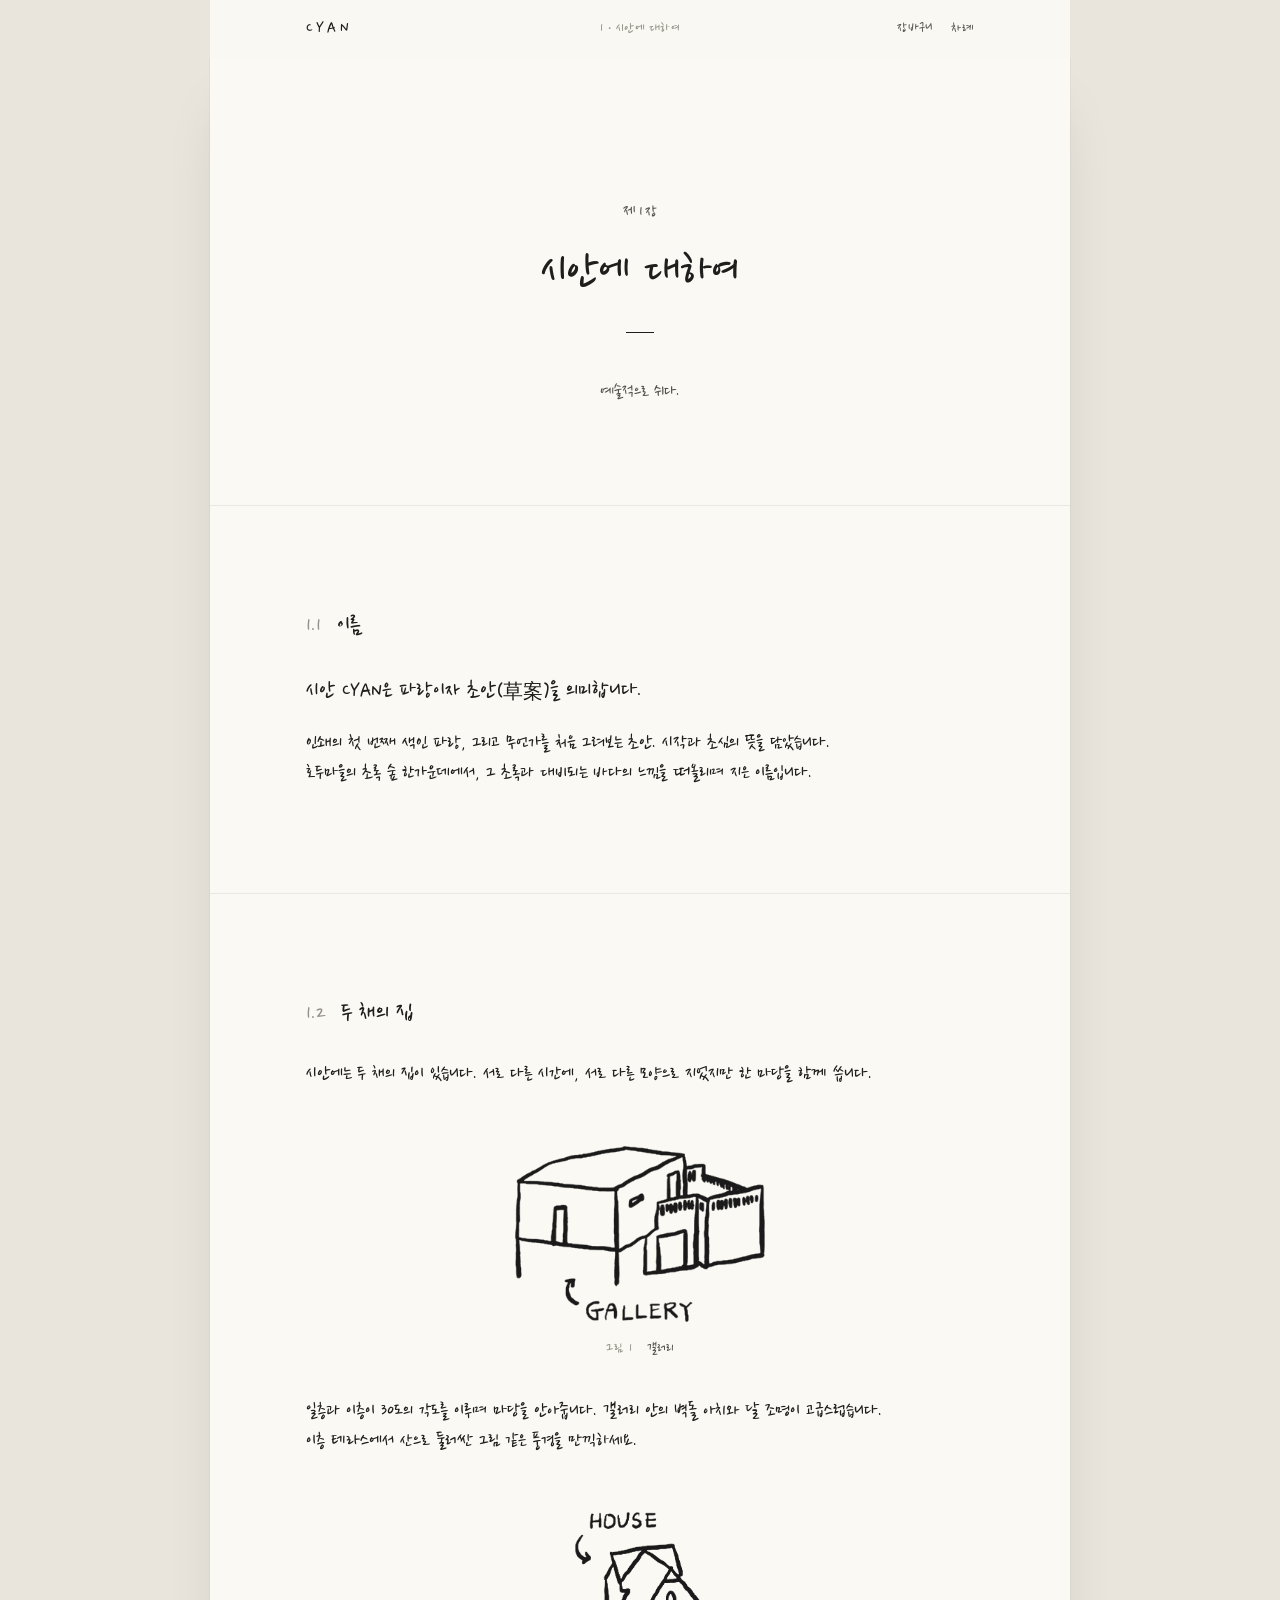
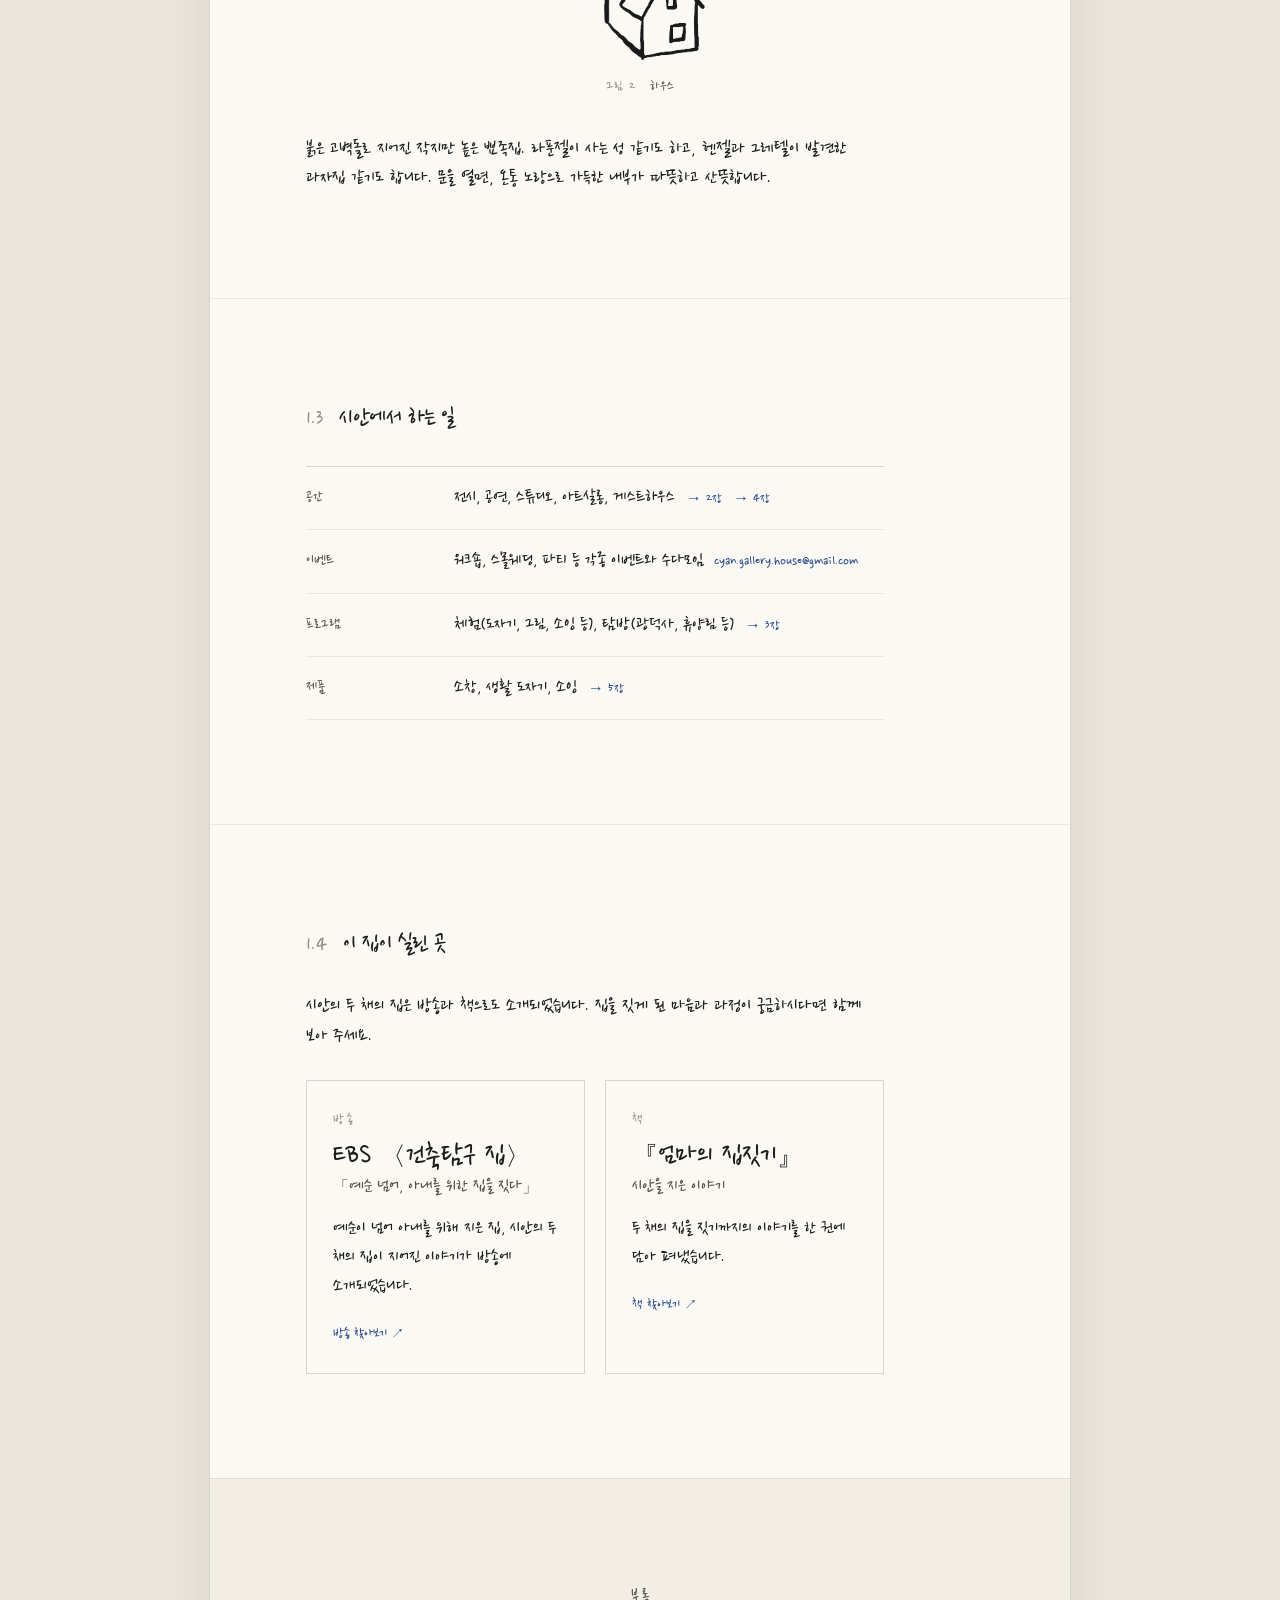
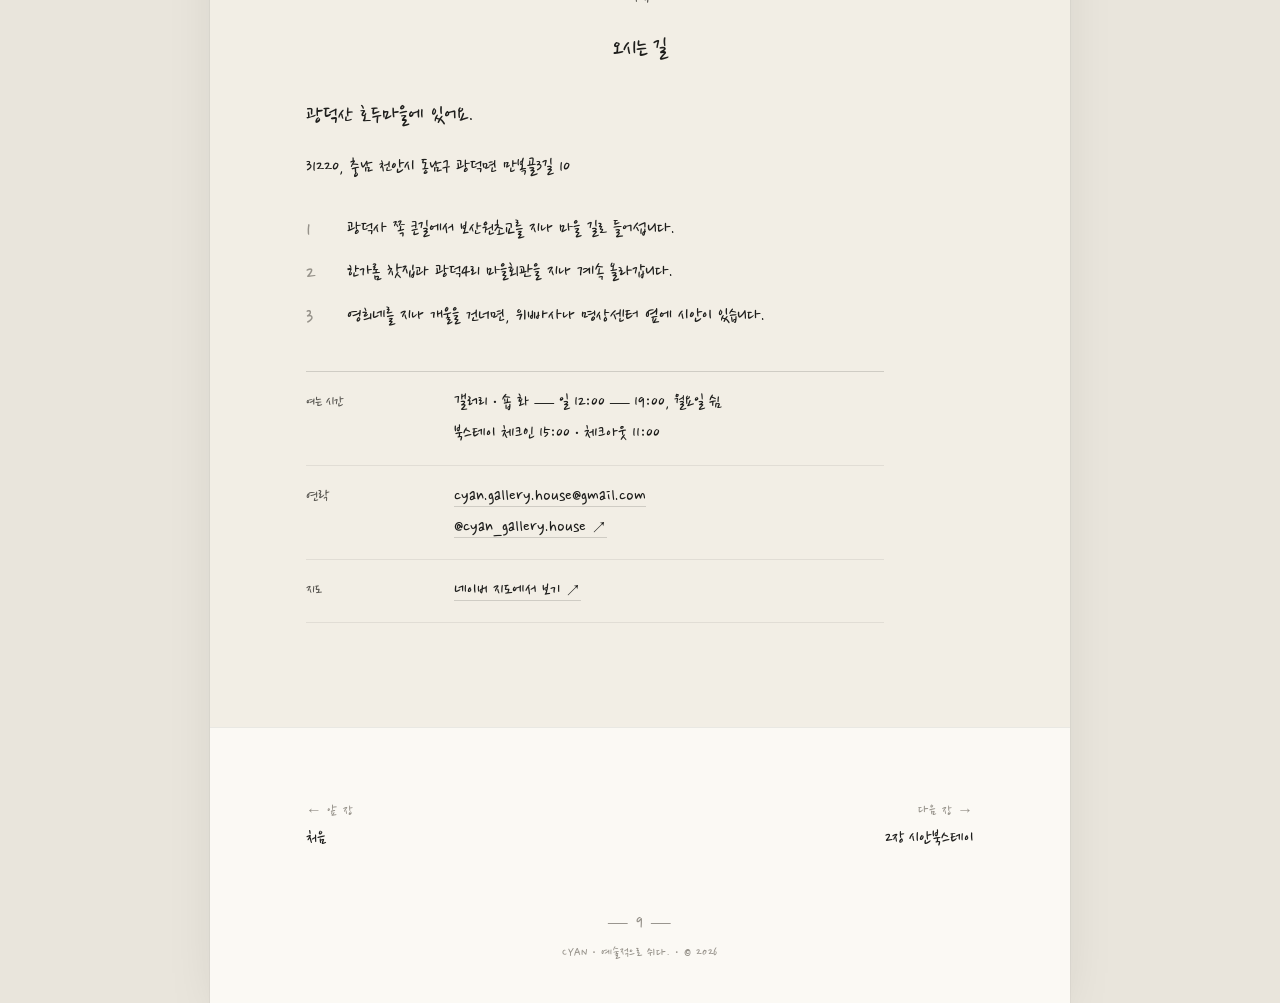
==== commit de6eaf5a: "Add cover icon links, press section, and pen handwriting throughout - Cover links to bookstay, works" ====
--- a/about.html
+++ b/about.html
@@ -16,7 +16,7 @@
 
 <link rel="preconnect" href="https://fonts.googleapis.com">
 <link rel="preconnect" href="https://fonts.gstatic.com" crossorigin>
-<link href="https://fonts.googleapis.com/css2?family=Gaegu:wght@400;700&family=Nanum+Pen+Script&display=swap" rel="stylesheet">
+<link href="https://fonts.googleapis.com/css2?family=Nanum+Pen+Script&display=swap" rel="stylesheet">
 <link rel="stylesheet" href="assets/css/style.css">
 </head>
 <body class="chapter">
@@ -41,6 +41,7 @@
     <p class="toc-label">차례</p>
     <ol class="toc">
       <li><a href="index.html#preface"><span class="toc-no"></span><span class="toc-name">서문</span><span class="toc-page">3</span></a></li>
+      <li><a href="index.html#press"><span class="toc-no"></span><span class="toc-name">소개된 곳</span><span class="toc-page">7</span></a></li>
       <li><a href="about.html" aria-current="page"><span class="toc-no">1</span><span class="toc-name">시안에 대하여</span><span class="toc-page">9</span></a></li>
       <li><a href="stay.html"><span class="toc-no">2</span><span class="toc-name">시안북스테이</span><span class="toc-page">21</span></a></li>
       <li><a href="workshop.html"><span class="toc-no">3</span><span class="toc-name">시안 공방</span><span class="toc-page">37</span></a></li>
@@ -102,7 +103,29 @@
     <div><dt>프로그램</dt><dd>체험(도자기, 그림, 소잉 등), 탐방(광덕사, 휴양림 등) <a class="xref" href="workshop.html">→ 3장</a></dd></div>
     <div><dt>제품</dt><dd>소창, 생활 도자기, 소잉 <a class="xref" href="shop.html">→ 5장</a></dd></div>
   </dl>
-  <p class="footnote">* EBS 〈건축탐구 집 — 예순 넘어, 아내를 위한 집을 짓다〉에 소개되었고, 집을 지은 이야기는 『엄마의 집짓기』로 펴냈습니다.</p>
+</section>
+
+<section class="page" id="press">
+  <h2 class="sect-title"><span class="sect-no">1.4</span>이 집이 실린 곳</h2>
+  <div class="prose">
+    <p>시안의 두 채의 집은 방송과 책으로도 소개되었습니다. 집을 짓게 된 마음과 과정이 궁금하시다면 함께 보아 주세요.</p>
+  </div>
+  <ul class="press press--inline">
+      <li class="press-item">
+        <p class="press-kind">방송</p>
+        <h3 class="press-title">EBS 〈건축탐구 집〉</h3>
+        <p class="press-sub">「예순 넘어, 아내를 위한 집을 짓다」</p>
+        <p class="press-text">예순이 넘어 아내를 위해 지은 집, 시안의 두 채의 집이 지어진 이야기가 방송에 소개되었습니다.</p>
+        <a class="xref" href="https://www.youtube.com/results?search_query=%EA%B1%B4%EC%B6%95%ED%83%90%EA%B5%AC+%EC%A7%91+%EC%98%88%EC%88%9C+%EB%84%98%EC%96%B4+%EC%95%84%EB%82%B4%EB%A5%BC+%EC%9C%84%ED%95%9C+%EC%A7%91%EC%9D%84+%EC%A7%93%EB%8B%A4" target="_blank" rel="noopener">방송 찾아보기 ↗</a>
+      </li>
+      <li class="press-item">
+        <p class="press-kind">책</p>
+        <h3 class="press-title">『엄마의 집짓기』</h3>
+        <p class="press-sub">시안을 지은 이야기</p>
+        <p class="press-text">두 채의 집을 짓기까지의 이야기를 한 권에 담아 펴냈습니다.</p>
+        <a class="xref" href="https://search.kyobobook.co.kr/search?keyword=%EC%97%84%EB%A7%88%EC%9D%98+%EC%A7%91%EC%A7%93%EA%B8%B0" target="_blank" rel="noopener">책 찾아보기 ↗</a>
+      </li>
+  </ul>
 </section>
 
 <!-- ───────────────────────── 부록 ───────────────────────── -->
--- a/assets/css/style.css
+++ b/assets/css/style.css
@@ -1,7 +1,7 @@
 /* ============================================================
    CYAN — 예술적으로 쉬다.
    ------------------------------------------------------------
-   한 권의 책처럼: 책상 위에 펼친 종이 한 장, 명조 글꼴, 넉넉한 여백.
+   한 권의 책처럼: 책상 위에 펼친 종이 한 장, 펜 손글씨, 넉넉한 여백.
    그림은 HOUSE · GALLERY 펜 드로잉 하나만 씁니다 (assets/img/book/).
    색과 크기는 :root 의 토큰만 고치면 전체에 반영됩니다.
    ============================================================ */
@@ -17,9 +17,9 @@
   --rule-2: rgba(30,30,28,.08);
   --blue:   #2B4D8F;   /* 시안 — 링크에만 아주 조금 */
 
-  --serif: "Gaegu", "Apple SD Gothic Neo", sans-serif;          /* 본문 손글씨 */
-  --pen:   "Nanum Pen Script", "Gaegu", cursive;                 /* 제목 · 숫자 펜글씨 */
-  --latin: var(--pen);
+  --serif: "Nanum Pen Script", "Gaegu", cursive;   /* 펜 손글씨 */
+  --latin: var(--serif);
+  --adjust: .56;    /* 손글씨가 작게 그려지는 만큼 키우는 비율 (font-size-adjust) */
 
   --sheet: 860px;                    /* 종이 폭 */
   --pad: clamp(22px, 8vw, 96px);     /* 종이 안쪽 여백 */
@@ -37,8 +37,9 @@
   background:var(--desk);
   color:var(--ink);
   font-family:var(--serif);
-  font-size:19px;
-  line-height:1.85;
+  font-size:17px;
+  font-size-adjust:var(--adjust);
+  line-height:1.75;
   letter-spacing:0;
   word-break:keep-all;
   -webkit-font-smoothing:antialiased;
@@ -47,10 +48,10 @@
 
 img{ max-width:100%; display:block; }
 a{ color:inherit; text-decoration:none; }
-h1,h2,h3{ margin:0; font-family:var(--pen); font-weight:400; line-height:1.3; }
+h1,h2,h3{ margin:0; font-weight:400; line-height:1.4; }
 p{ margin:0; }
 ul,ol,dl,dd{ margin:0; padding:0; list-style:none; }
-button{ font-family:inherit; }
+button, input, textarea{ font-family:inherit; font-size-adjust:inherit; }
 
 .skip{ position:absolute; left:-9999px; top:0; z-index:300; background:var(--ink); color:var(--paper); padding:10px 16px; font-size:14px; }
 .skip:focus{ left:12px; top:12px; }
@@ -88,7 +89,7 @@
   height:58px; padding:0 var(--pad);
   font-size:13px; color:var(--ink-2);
 }
-.head-title{ font-family:var(--latin); font-size:24px; font-weight:400; letter-spacing:.2em; color:var(--ink); justify-self:start; }
+.head-title{ font-family:var(--latin); font-size:16px; font-weight:400; letter-spacing:.2em; color:var(--ink); justify-self:start; }
 .head-chapter{ font-size:12.5px; color:var(--ink-3); letter-spacing:.02em; white-space:nowrap; overflow:hidden; text-overflow:ellipsis; }
 .head-side{ justify-self:end; display:flex; align-items:center; gap:18px; }
 .head-cart, .head-toggle{
@@ -97,7 +98,7 @@
   border-bottom:1px solid transparent; transition:color .2s, border-color .2s;
 }
 .head-cart:hover, .head-toggle:hover{ color:var(--ink); border-bottom-color:var(--ink); }
-.head-cart-n{ margin-left:4px; font-family:var(--latin); font-size:19px; color:var(--blue); }
+.head-cart-n{ margin-left:4px; font-family:var(--latin); font-size:14px; color:var(--blue); }
 .head-cart-n::before{ content:"("; } .head-cart-n::after{ content:")"; }
 .head-cart-n[hidden]{ display:none; }
 .head-toggle[aria-expanded="true"]{ color:var(--ink); }
@@ -120,7 +121,7 @@
 }
 .toc-layer.is-open .toc-layer-in{ transform:none; }
 .toc-label, .part-label{
-  text-align:center; font-size:16px; letter-spacing:.3em; padding-left:.3em; color:var(--ink-2);
+  text-align:center; font-size:15px; letter-spacing:.2em; padding-left:.2em; color:var(--ink-2);
   margin-bottom:48px;
 }
 
@@ -134,12 +135,12 @@
   transition:color .2s;
 }
 .toc a:hover{ color:var(--blue); }
-.toc-no{ align-self:stretch; background:var(--paper); font-family:var(--latin); font-size:27px; line-height:1.6; color:var(--ink-3); }
-.toc-name{ justify-self:start; padding-right:.6em; background:var(--paper); font-family:var(--pen); font-size:25px; line-height:1.4; }
-.toc-name small{ display:block; font-family:var(--serif); font-size:14px; color:var(--ink-3); line-height:1.6; }
-.toc-page{ padding-left:.6em; background:var(--paper); font-family:var(--latin); font-size:24px; color:var(--ink-2); }
+.toc-no{ align-self:stretch; background:var(--paper); font-family:var(--latin); font-size:20px; line-height:1.6; color:var(--ink-3); }
+.toc-name{ justify-self:start; padding-right:.6em; background:var(--paper); font-size:17px; }
+.toc-name small{ display:block; font-size:13px; color:var(--ink-3); line-height:1.6; }
+.toc-page{ padding-left:.6em; background:var(--paper); font-family:var(--latin); font-size:18px; color:var(--ink-2); }
 .toc a[aria-current="page"] .toc-name{ color:var(--blue); }
-.toc--page .toc-name{ font-size:27px; }
+.toc--page .toc-name{ font-size:18px; }
 .toc--page a{ padding:14px 0; background-position:0 1.8em; }
 
 /* ── 표지 ─────────────────────────────────────────────────── */
@@ -151,24 +152,48 @@
   padding:56px var(--pad) 72px; text-align:center;
   border-bottom:1px solid var(--rule-2);
 }
-.cover-top, .cover-foot{ font-size:15px; letter-spacing:.1em; color:var(--ink-2); padding-left:.1em; }
+.cover-top, .cover-foot{ font-size:14px; letter-spacing:.06em; color:var(--ink-2); }
 .cover-mid{ display:flex; flex-direction:column; align-items:center; }
-.cover-art{ width:min(260px, 62%); height:auto; margin-bottom:48px; animation:ink 1.6s var(--ease) both; }
+.cover-art{ width:min(240px, 58%); height:auto; margin-bottom:48px; animation:ink 1.6s var(--ease) both; }
 .cover-title{
   font-family:var(--latin); font-weight:400;
-  font-size:clamp(64px,11vw,104px); letter-spacing:.42em; padding-left:.42em; line-height:1;
+  font-size:clamp(46px,8vw,72px); letter-spacing:.24em; padding-left:.24em; line-height:1;
   animation:rise 1.2s var(--ease) .5s both;
 }
-.cover-sub{ margin-top:18px; font-family:var(--pen); font-size:28px; letter-spacing:.06em; padding-left:.06em; animation:rise 1.2s var(--ease) .7s both; }
+.cover-sub{ margin-top:16px; font-size:20px; letter-spacing:.04em; animation:rise 1.2s var(--ease) .7s both; }
 .cover-cue{
   position:absolute; left:50%; bottom:20px; transform:translateX(-50%);
-  font-size:14px; letter-spacing:.06em; color:var(--ink-3); white-space:nowrap;
+  font-size:13px; letter-spacing:.04em; color:var(--ink-3); white-space:nowrap;
   animation:rise 1.2s var(--ease) 1s both;
 }
 .cover-cue:hover{ color:var(--ink); }
 
 @keyframes ink{ from{ opacity:0; filter:blur(3px); } to{ opacity:1; filter:none; } }
 @keyframes rise{ from{ opacity:0; transform:translateY(10px); } to{ opacity:1; transform:none; } }
+
+/* 표지의 그림 문 — 누르면 그 장으로 */
+.doors{
+  display:flex; align-items:flex-end; justify-content:center; gap:clamp(22px,5vw,52px);
+  margin-top:60px;
+  animation:rise 1.2s var(--ease) .9s both;
+}
+.door{ display:flex; flex-direction:column; align-items:center; gap:2px; transition:transform .4s var(--ease); }
+.door img{ height:78px; width:auto; transition:transform .4s var(--ease); }
+.door--wide img{ height:84px; }
+.door-name{ margin-top:12px; font-size:17px; line-height:1.2; }
+.door-ch{ font-size:12px; color:var(--ink-3); }
+.door:hover img{ transform:translateY(-6px) rotate(-1.5deg); }
+.door:hover .door-name{ color:var(--blue); }
+
+/* 소개된 곳 */
+.press{ display:grid; grid-template-columns:repeat(2,minmax(0,1fr)); gap:20px; }
+.press-item{ padding:28px 26px 26px; border:1px solid var(--rule); background:var(--paper); }
+.press-kind{ font-size:13px; letter-spacing:.2em; color:var(--ink-3); }
+.press-title{ margin-top:8px; font-size:26px; line-height:1.3; }
+.press-sub{ font-size:16px; color:var(--ink-2); }
+.press-text{ margin:14px 0 16px; font-size:16px; line-height:1.8; }
+.press .xref{ margin-left:0; }
+.press--inline{ margin-top:28px; max-width:var(--measure); }
 
 /* ── 장 첫 페이지 ─────────────────────────────────────────── */
 
@@ -177,14 +202,14 @@
   padding:clamp(80px,13vw,140px) var(--pad) clamp(64px,9vw,96px);
   border-bottom:1px solid var(--rule-2);
 }
-.opener-no{ font-size:16px; letter-spacing:.3em; padding-left:.3em; color:var(--ink-2); animation:rise 1s var(--ease) both; }
-.opener-title{ margin-top:14px; font-size:clamp(44px,6.4vw,58px); letter-spacing:0; animation:rise 1s var(--ease) .12s both; }
+.opener-no{ font-size:15px; letter-spacing:.2em; padding-left:.2em; color:var(--ink-2); animation:rise 1s var(--ease) both; }
+.opener-title{ margin-top:18px; font-size:clamp(30px,4.6vw,42px); letter-spacing:-.02em; animation:rise 1s var(--ease) .12s both; }
 .opener-title::after{ content:""; display:block; width:28px; height:1px; margin:30px auto 0; background:var(--ink); }
 .opener-art{ width:min(120px,34%); height:auto; margin-top:52px; animation:ink 1.4s var(--ease) .25s both; }
 .opener-art--wide{ width:min(210px,56%); }
 .opener-epigraph{
-  margin-top:36px; max-width:28em;
-  font-size:18px; line-height:1.9; color:var(--ink-2);
+  margin-top:44px; max-width:28em;
+  font-size:15px; line-height:2.1; color:var(--ink-2);
   animation:rise 1s var(--ease) .35s both;
 }
 
@@ -194,13 +219,13 @@
 .page + .page{ border-top:1px solid var(--rule-2); }
 .page--appendix, .page--colophon{ background:var(--tint); }
 
-.sect-title{ font-size:32px; letter-spacing:0; margin-bottom:28px; }
-.sect-no{ font-family:var(--latin); font-size:27px; color:var(--ink-3); margin-right:.8em; letter-spacing:0; }
+.sect-title{ font-size:22px; letter-spacing:-.02em; margin-bottom:32px; }
+.sect-no{ font-family:var(--latin); font-size:20px; color:var(--ink-3); margin-right:.8em; letter-spacing:0; }
 .page--appendix .sect-title{ text-align:center; margin-top:-24px; }
 
 .prose{ max-width:var(--measure); }
 .prose p + p{ margin-top:1.1em; }
-.prose .lead{ font-family:var(--pen); font-size:30px; line-height:1.5; margin-bottom:.4em; }
+.prose .lead{ font-size:20px; line-height:1.9; margin-bottom:.4em; }
 .prose .sign{ margin-top:2.4em; text-align:right; color:var(--ink-2); }
 .prose .sign span{ font-size:14px; color:var(--ink-3); }
 #preface .prose{ margin:0 auto; }
@@ -226,7 +251,7 @@
 .route{ max-width:var(--measure); margin:32px 0 40px; counter-reset:r; }
 .route li{ position:relative; padding-left:2.4em; counter-increment:r; }
 .route li + li{ margin-top:.8em; }
-.route li::before{ content:counter(r); position:absolute; left:0; top:-.05em; font-family:var(--latin); font-size:27px; color:var(--ink-3); }
+.route li::before{ content:counter(r); position:absolute; left:0; top:-.05em; font-family:var(--latin); font-size:20px; color:var(--ink-3); }
 
 .dots li{ display:inline; }
 .dots li + li::before{ content:" · "; color:var(--ink-3); }
@@ -234,8 +259,8 @@
 /* ── 판권 ─────────────────────────────────────────────────── */
 
 .colophon{ max-width:28em; margin:0 auto; }
-.colophon-title{ font-family:var(--latin); font-size:35px; letter-spacing:.3em; line-height:1.5; margin-bottom:28px; }
-.colophon-title span{ font-size:24px; letter-spacing:.04em; }
+.colophon-title{ font-family:var(--latin); font-size:26px; letter-spacing:.16em; line-height:1.5; margin-bottom:28px; }
+.colophon-title span{ font-size:17px; letter-spacing:.02em; }
 .colophon dl{ border-top:1px solid var(--ink); border-bottom:1px solid var(--ink); padding:12px 0; }
 .colophon dl > div{ display:grid; grid-template-columns:6em minmax(0,1fr); gap:14px; padding:4px 0; font-size:14px; line-height:1.9; }
 .colophon dl > div[hidden]{ display:none; }
@@ -284,8 +309,8 @@
 .room{ padding:28px 0 32px; border-top:1px solid var(--rule); }
 .room:last-child{ border-bottom:1px solid var(--rule); }
 .room-visual{ margin-bottom:22px; }
-.room .tile-no{ font-family:var(--latin); font-size:20px; letter-spacing:.08em; color:var(--ink-3); }
-.room-name{ font-size:32px; margin:0 0 8px; }
+.room .tile-no{ font-family:var(--latin); font-size:15px; letter-spacing:.08em; color:var(--ink-3); }
+.room-name{ font-size:22px; margin:2px 0 10px; }
 .room-text{ font-size:16px; line-height:1.95; }
 .room .dots{ margin-top:10px; font-size:14px; color:var(--ink-2); }
 .room-meta{ margin-top:16px; }
@@ -301,7 +326,7 @@
 .book-step legend span{ font-size:14px; color:var(--ink-3); }
 
 .book-sum{ margin-top:8px; padding:28px clamp(18px,4vw,32px); border:1px solid var(--ink); background:var(--paper); }
-.book-sum-title{ font-size:15px; letter-spacing:.2em; color:var(--ink-2); margin-bottom:10px; }
+.book-sum-title{ font-size:14px; letter-spacing:.16em; color:var(--ink-2); margin-bottom:10px; }
 
 .sum > div{ display:flex; justify-content:space-between; gap:16px; padding:8px 0; border-bottom:1px solid var(--rule-2); font-size:14.5px; line-height:1.7; }
 .sum dt{ color:var(--ink-2); flex:none; }
@@ -310,7 +335,7 @@
 .sum .sum-sub dt, .sum .sum-sub dd{ color:var(--ink-3); }
 .sum .sum-total{ border-top:1px solid var(--ink); border-bottom:0; margin-top:6px; padding-top:14px; align-items:baseline; }
 .sum .sum-total dt{ color:var(--ink); }
-.sum .sum-total dd{ font-family:var(--pen); font-size:32px; letter-spacing:0; }
+.sum .sum-total dd{ font-size:22px; letter-spacing:-.01em; }
 .sum-note{ text-align:right; font-size:12.5px; }
 
 .notice{ margin:20px 0; font-size:12.5px; line-height:1.85; color:var(--ink-2); }
@@ -335,7 +360,7 @@
 .pick-item:hover .pick-box{ background:var(--tint); }
 .pick-item input:checked + .pick-box::before{ background:var(--ink); }
 .pick-item input:focus-visible + .pick-box{ outline:1.5px solid var(--ink); outline-offset:2px; }
-.pick-name{ font-family:var(--pen); font-size:25px; line-height:1.3; }
+.pick-name{ font-size:16.5px; }
 .pick-sub{ grid-column:2; font-size:12.5px; color:var(--ink-3); line-height:1.6; }
 .pick-price{ grid-column:3; grid-row:1; font-size:14px; color:var(--ink-2); }
 
@@ -349,13 +374,13 @@
 .cal-nav button:hover:not(:disabled){ border-color:var(--ink); }
 .cal-nav button:disabled{ opacity:.3; cursor:default; }
 .cal-months{ display:grid; grid-template-columns:repeat(auto-fit,minmax(0,1fr)); gap:clamp(18px,4vw,40px); }
-.cal-title{ font-family:var(--latin); font-size:27px; letter-spacing:.06em; line-height:30px; margin-bottom:8px; }
+.cal-title{ font-family:var(--latin); font-size:20px; letter-spacing:.06em; line-height:30px; margin-bottom:8px; }
 .cal-grid{ display:grid; grid-template-columns:repeat(7,minmax(0,1fr)); gap:2px 0; }
 .cal-wd{ text-align:center; font-size:11.5px; color:var(--ink-3); padding-bottom:6px; border-bottom:1px solid var(--rule-2); margin-bottom:4px; }
 .cal-day{
   position:relative; aspect-ratio:1/1; max-height:42px; width:100%;
   border:0; background:none; cursor:pointer; padding:0;
-  font-family:var(--latin); font-size:22px; color:var(--ink);
+  font-family:var(--latin); font-size:17px; color:var(--ink);
   transition:background .15s;
 }
 .cal-day.is-wknd:not(:disabled){ color:var(--blue); }
@@ -379,7 +404,7 @@
 .stepper button{ width:44px; height:44px; border:0; background:none; cursor:pointer; font-size:18px; color:var(--ink); transition:background .2s; }
 .stepper button:hover:not(:disabled){ background:var(--tint); }
 .stepper button:disabled{ color:var(--ink-3); opacity:.5; cursor:default; }
-.stepper output{ min-width:44px; text-align:center; font-family:var(--latin); font-size:27px; }
+.stepper output{ min-width:44px; text-align:center; font-family:var(--latin); font-size:20px; }
 .stepper--sm button{ width:30px; height:30px; font-size:14px; }
 .stepper--sm output{ min-width:26px; font-size:16px; }
 .book-step .stepper + .muted{ margin-top:10px; font-size:13px; }
@@ -412,7 +437,7 @@
 .done{ max-width:36em; padding:40px clamp(20px,4vw,40px); border:1px solid var(--ink); }
 .done:focus{ outline:none; }
 .done .part-label{ text-align:left; margin-bottom:16px; padding-left:0; }
-.done-title{ font-size:32px; margin-bottom:10px; }
+.done-title{ font-size:22px; margin-bottom:12px; }
 .done-text{ font-size:15px; line-height:1.95; color:var(--ink-2); margin-bottom:20px; }
 .done .sum{ margin-bottom:20px; }
 
@@ -423,7 +448,7 @@
 .slots-times{ display:flex; flex-wrap:wrap; gap:6px; }
 .slot{
   min-height:34px; padding:0 14px; border:1px solid var(--rule); background:none; cursor:pointer;
-  font-family:var(--latin); font-size:22px; color:var(--ink);
+  font-family:var(--latin); font-size:16px; color:var(--ink);
   transition:border-color .2s, background .2s, color .2s;
 }
 .slot:hover:not(:disabled){ border-color:var(--ink); }
@@ -436,16 +461,16 @@
 .show{ max-width:var(--measure); }
 .show + .show{ margin-top:48px; padding-top:48px; border-top:1px solid var(--rule-2); }
 .show-visual{ margin-bottom:24px; }
-.show-meta{ font-family:var(--latin); font-size:23px; letter-spacing:.06em; color:var(--ink-2); }
-.show-title{ margin:4px 0 2px; font-size:clamp(32px,4.4vw,40px); letter-spacing:0; }
+.show-meta{ font-family:var(--latin); font-size:17px; letter-spacing:.06em; color:var(--ink-2); }
+.show-title{ margin:6px 0 2px; font-size:clamp(24px,3.2vw,30px); letter-spacing:-.02em; }
 .show-title::before{ content:"〈"; color:var(--ink-3); } .show-title::after{ content:"〉"; color:var(--ink-3); }
 .show-artist{ font-size:15px; color:var(--ink-2); }
 .show-text{ margin-top:18px; font-size:16px; line-height:2; }
 
 .showlist{ max-width:var(--measure); border-top:1px solid var(--rule); }
 .showlist li{ display:grid; grid-template-columns:6em minmax(0,1fr) auto; gap:4px 16px; align-items:baseline; padding:14px 0; border-bottom:1px solid var(--rule-2); }
-.showlist-date{ font-family:var(--latin); font-size:22px; color:var(--ink-2); grid-row:1 / 3; }
-.showlist-title{ font-family:var(--pen); font-size:25px; line-height:1.3; }
+.showlist-date{ font-family:var(--latin); font-size:16px; color:var(--ink-2); grid-row:1 / 3; }
+.showlist-title{ font-size:16.5px; }
 .showlist-artist{ grid-column:2; font-size:13.5px; color:var(--ink-3); }
 .showlist-state{ grid-column:3; grid-row:1; font-size:12px; color:var(--ink-3); }
 
@@ -472,8 +497,8 @@
 .archive-item button:hover{ background:var(--tint); padding-left:10px; padding-right:10px; }
 .archive-item button:hover::after{ transform:translateX(3px); color:var(--ink); }
 .archive-item .frame{ display:none; }
-.archive-date{ grid-row:1 / 3; font-family:var(--latin); font-size:20px; color:var(--ink-2); }
-.archive-title{ grid-column:2; font-family:var(--pen); font-size:25px; line-height:1.3; }
+.archive-date{ grid-row:1 / 3; font-family:var(--latin); font-size:15px; color:var(--ink-2); }
+.archive-title{ grid-column:2; font-size:16.5px; }
 .archive-artist{ grid-column:2; font-size:13.5px; color:var(--ink-3); }
 .archive .empty{ padding:16px 0; }
 
@@ -482,9 +507,9 @@
 .series{ max-width:var(--measure); }
 .series + .series{ margin-top:56px; }
 .series-head{ margin-bottom:14px; }
-.series-no{ font-family:var(--latin); font-size:20px; letter-spacing:.08em; color:var(--ink-3); }
-.series-name{ margin:0 0 6px; font-size:32px; }
-.series-name em{ font-family:var(--latin); font-style:normal; font-size:24px; color:var(--ink-2); margin-left:8px; }
+.series-no{ font-family:var(--latin); font-size:15px; letter-spacing:.08em; color:var(--ink-3); }
+.series-name{ margin:2px 0 6px; font-size:22px; }
+.series-name em{ font-family:var(--latin); font-style:normal; font-size:17px; color:var(--ink-2); margin-left:8px; }
 .series-text{ font-size:15px; line-height:1.9; color:var(--ink-2); }
 .series--archive .series-name::after{ content:"기록"; margin-left:10px; font-size:12px; color:var(--ink-3); border:1px solid var(--rule); padding:1px 6px; vertical-align:middle; }
 
@@ -496,7 +521,7 @@
   text-align:left; cursor:pointer; font:inherit; color:inherit;
 }
 .product .frame{ display:none; }
-.product-name{ padding-right:.6em; background:var(--paper); font-size:19px; transition:color .2s; }
+.product-name{ padding-right:.6em; background:var(--paper); font-size:16px; transition:color .2s; }
 .product-price{ padding-left:.6em; background:var(--paper); font-size:14.5px; color:var(--ink-2); white-space:nowrap; }
 .product button:hover .product-name, .product a:hover .product-name{ color:var(--blue); }
 .product.is-out .product-name{ color:var(--ink-3); }
@@ -513,10 +538,10 @@
 .modal-in{ position:relative; padding:clamp(32px,6vw,56px); }
 .modal-x{ position:absolute; top:12px; right:14px; width:36px; height:36px; border:0; background:none; cursor:pointer; font-size:24px; color:var(--ink-2); }
 .modal-x:hover{ color:var(--ink); }
-.modal-title{ margin:6px 0 4px; font-size:34px; }
+.modal-title{ margin:6px 0 4px; font-size:24px; }
 .modal-body > .frame{ margin-bottom:22px; }
 .modal-body .part-label{ text-align:left; margin-bottom:12px; padding-left:0; }
-.modal-body .show-title{ font-size:34px; }
+.modal-body .show-title{ font-size:24px; }
 
 .modal--drawer{ margin:0 0 0 auto; width:min(460px,100%); height:100dvh; max-height:none; border-width:0 0 0 1px; }
 .modal--drawer[open]{ animation:slide .45s var(--ease); }
@@ -551,13 +576,13 @@
 
 .site-foot{ padding:72px var(--pad) 40px; border-top:1px solid var(--rule-2); text-align:center; }
 .turn{ display:flex; justify-content:space-between; gap:20px; text-align:left; }
-.turn a{ display:flex; flex-direction:column; font-family:var(--pen); font-size:25px; line-height:1.3; transition:color .2s; }
-.turn a small{ font-family:var(--serif); font-size:13px; letter-spacing:.1em; color:var(--ink-3); margin-bottom:2px; }
+.turn a{ display:flex; flex-direction:column; font-size:16px; transition:color .2s; }
+.turn a small{ font-size:13px; letter-spacing:.06em; color:var(--ink-3); margin-bottom:2px; }
 .turn a:hover{ color:var(--blue); }
 .turn-prev small::before{ content:"← "; }
 .turn-next{ text-align:right; margin-left:auto; }
 .turn-next small::after{ content:" →"; }
-.folio{ margin-top:56px; font-family:var(--latin); font-size:22px; color:var(--ink-3); letter-spacing:.1em; }
+.folio{ margin-top:56px; font-family:var(--latin); font-size:16px; color:var(--ink-3); letter-spacing:.1em; }
 .foot-copy{ margin-top:6px; font-size:11.5px; color:var(--ink-3); letter-spacing:.06em; }
 
 /* ── 천천히 나타나기 ──────────────────────────────────────── */
@@ -577,7 +602,11 @@
   .head-in{ grid-template-columns:auto 1fr; }
   .head-chapter{ display:none; }
   .head-side{ gap:14px; }
-  .cover-art{ width:66%; }
+  .doors{ gap:18px; }
+  .door img{ height:56px; }
+  .door--wide img{ height:60px; }
+  .door-name{ font-size:15px; }
+  .press{ grid-template-columns:1fr; }
   .cover-title{ letter-spacing:.3em; padding-left:.3em; }
   .glossary > div, .colophon dl > div{ grid-template-columns:1fr; gap:0; }
   .glossary dt{ font-size:12.5px; }
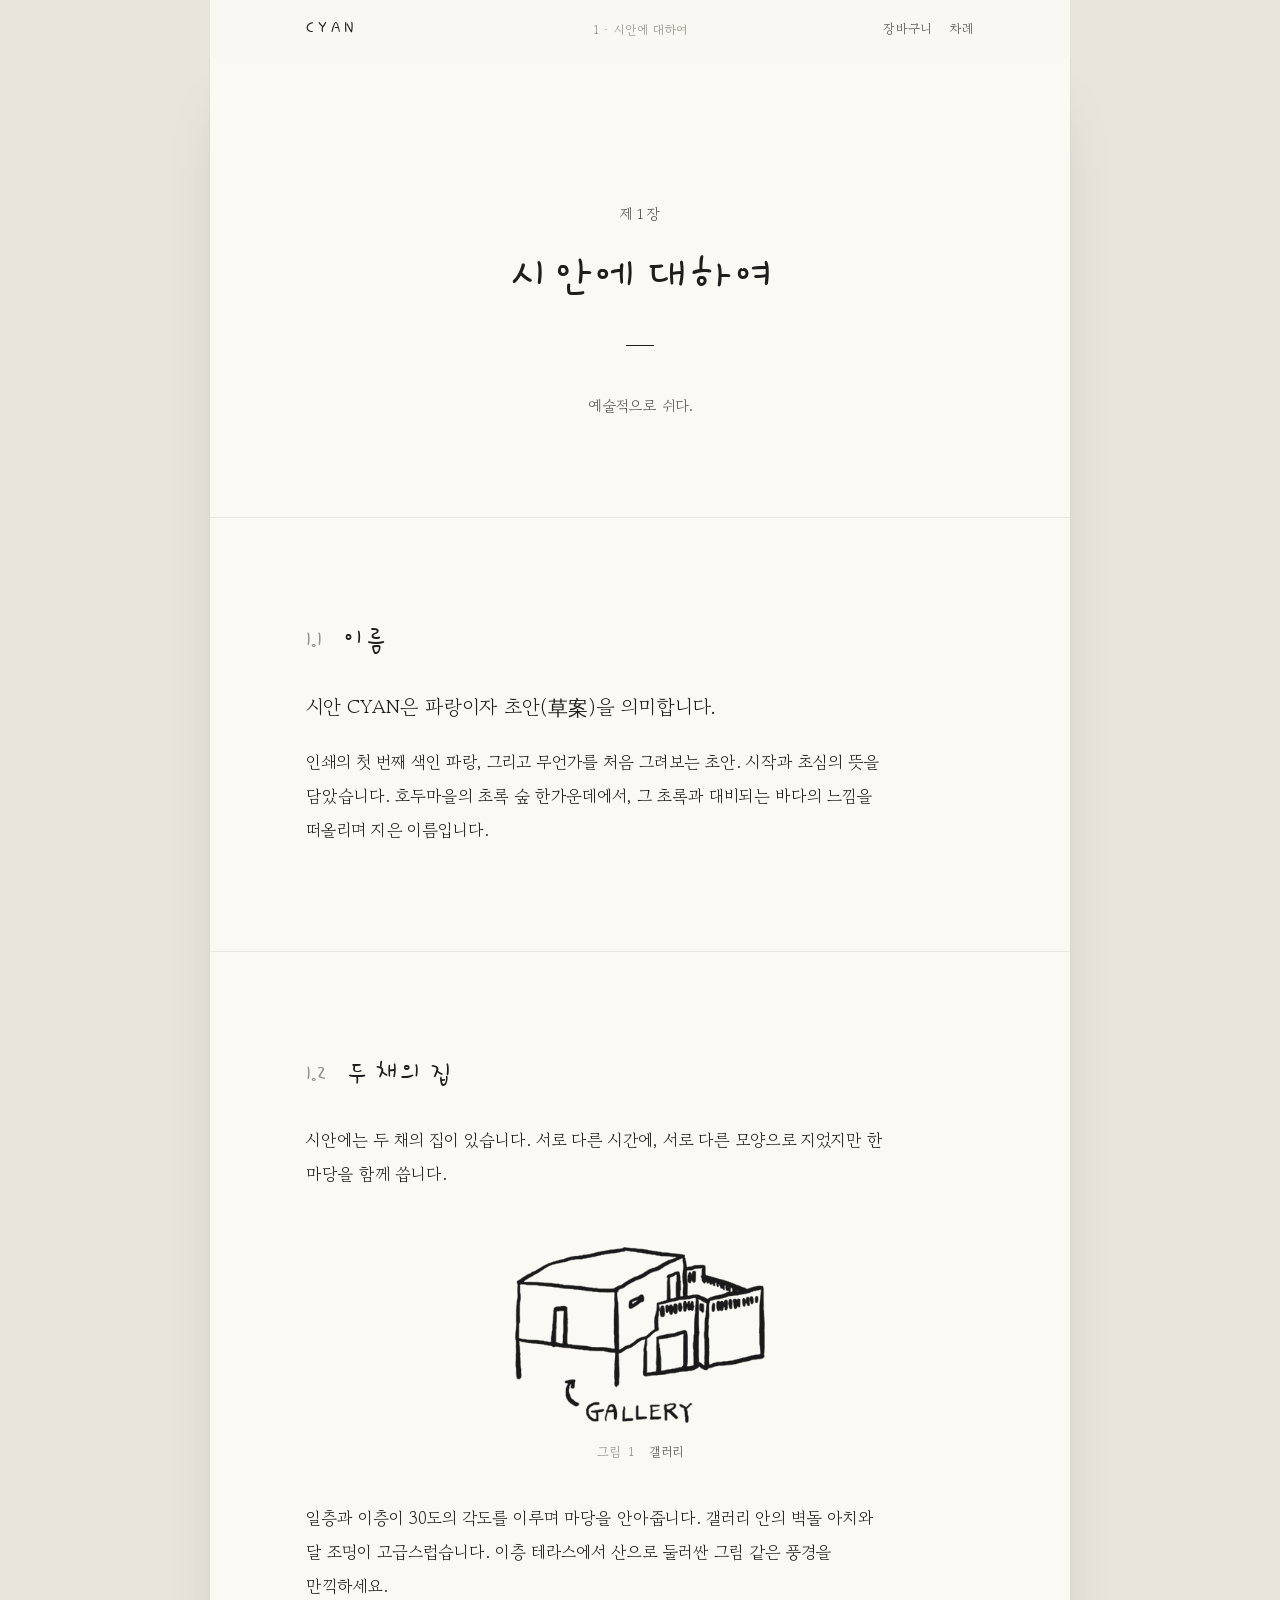
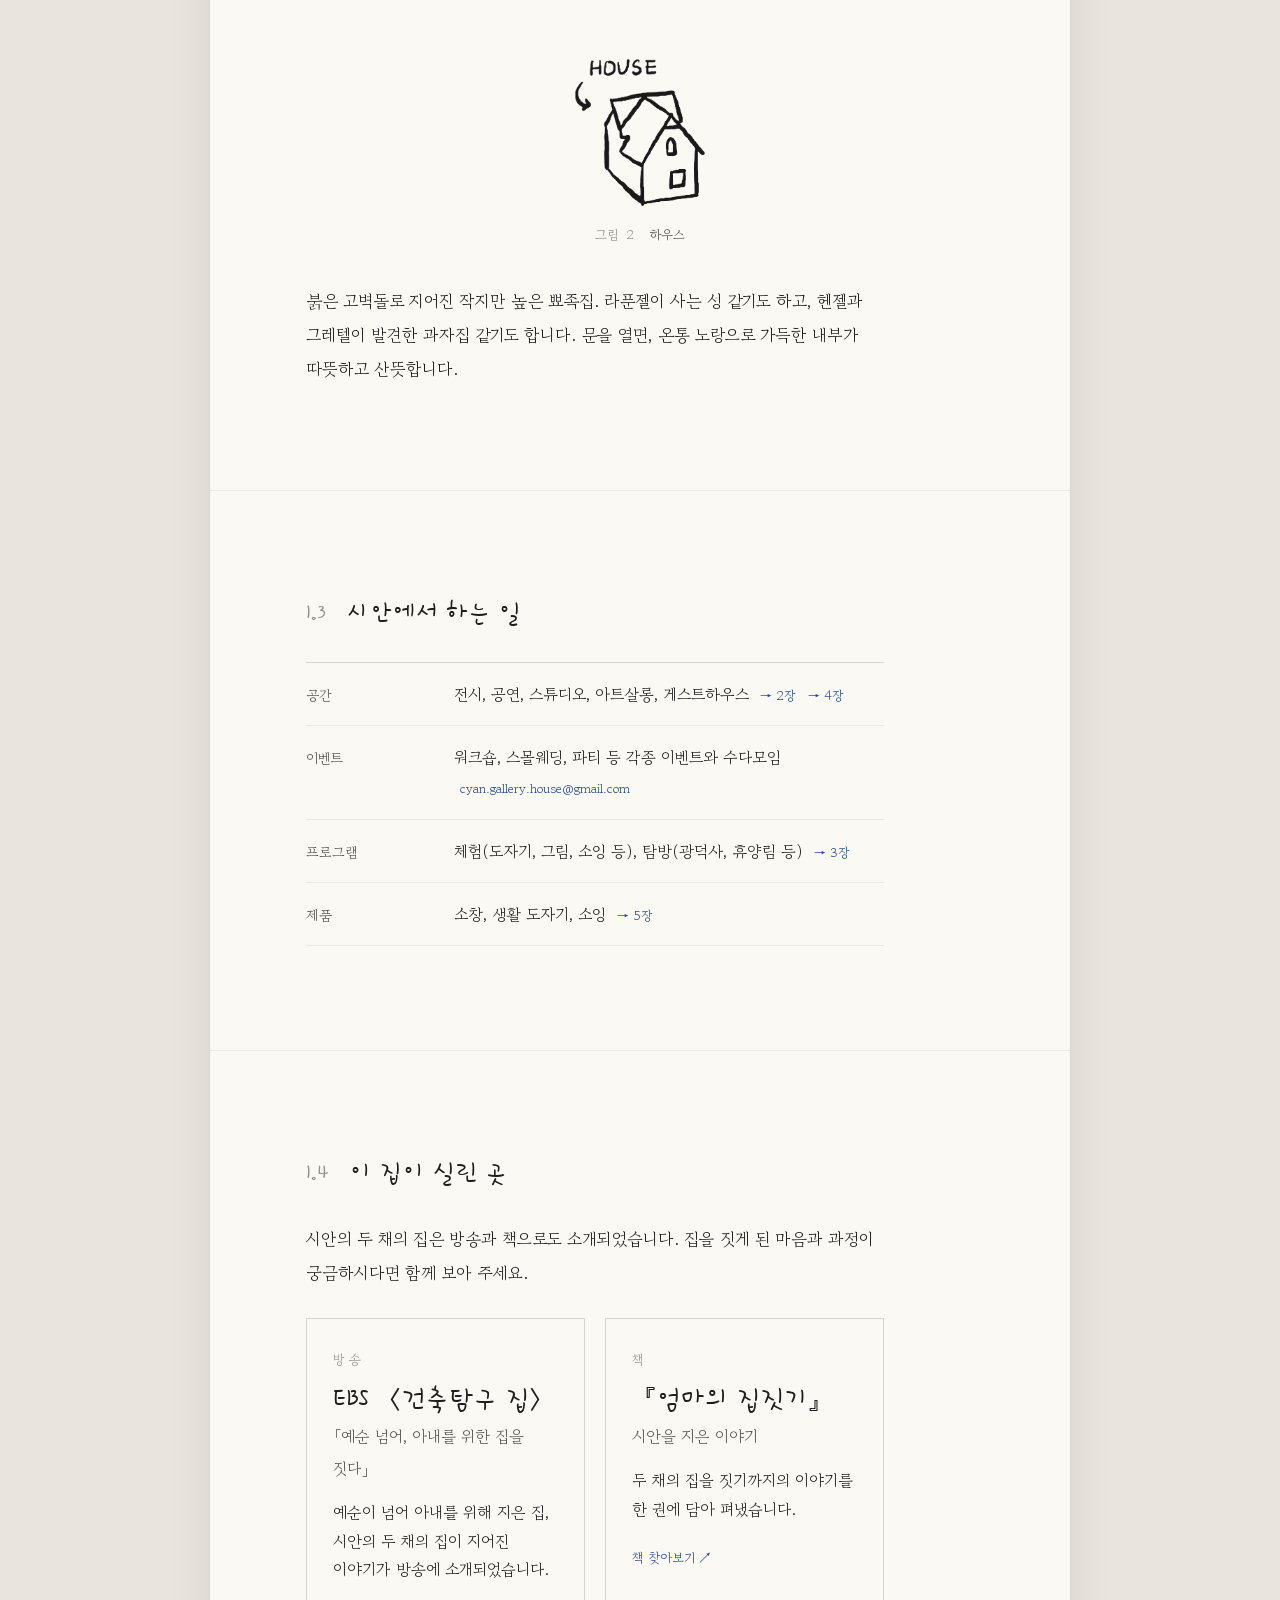
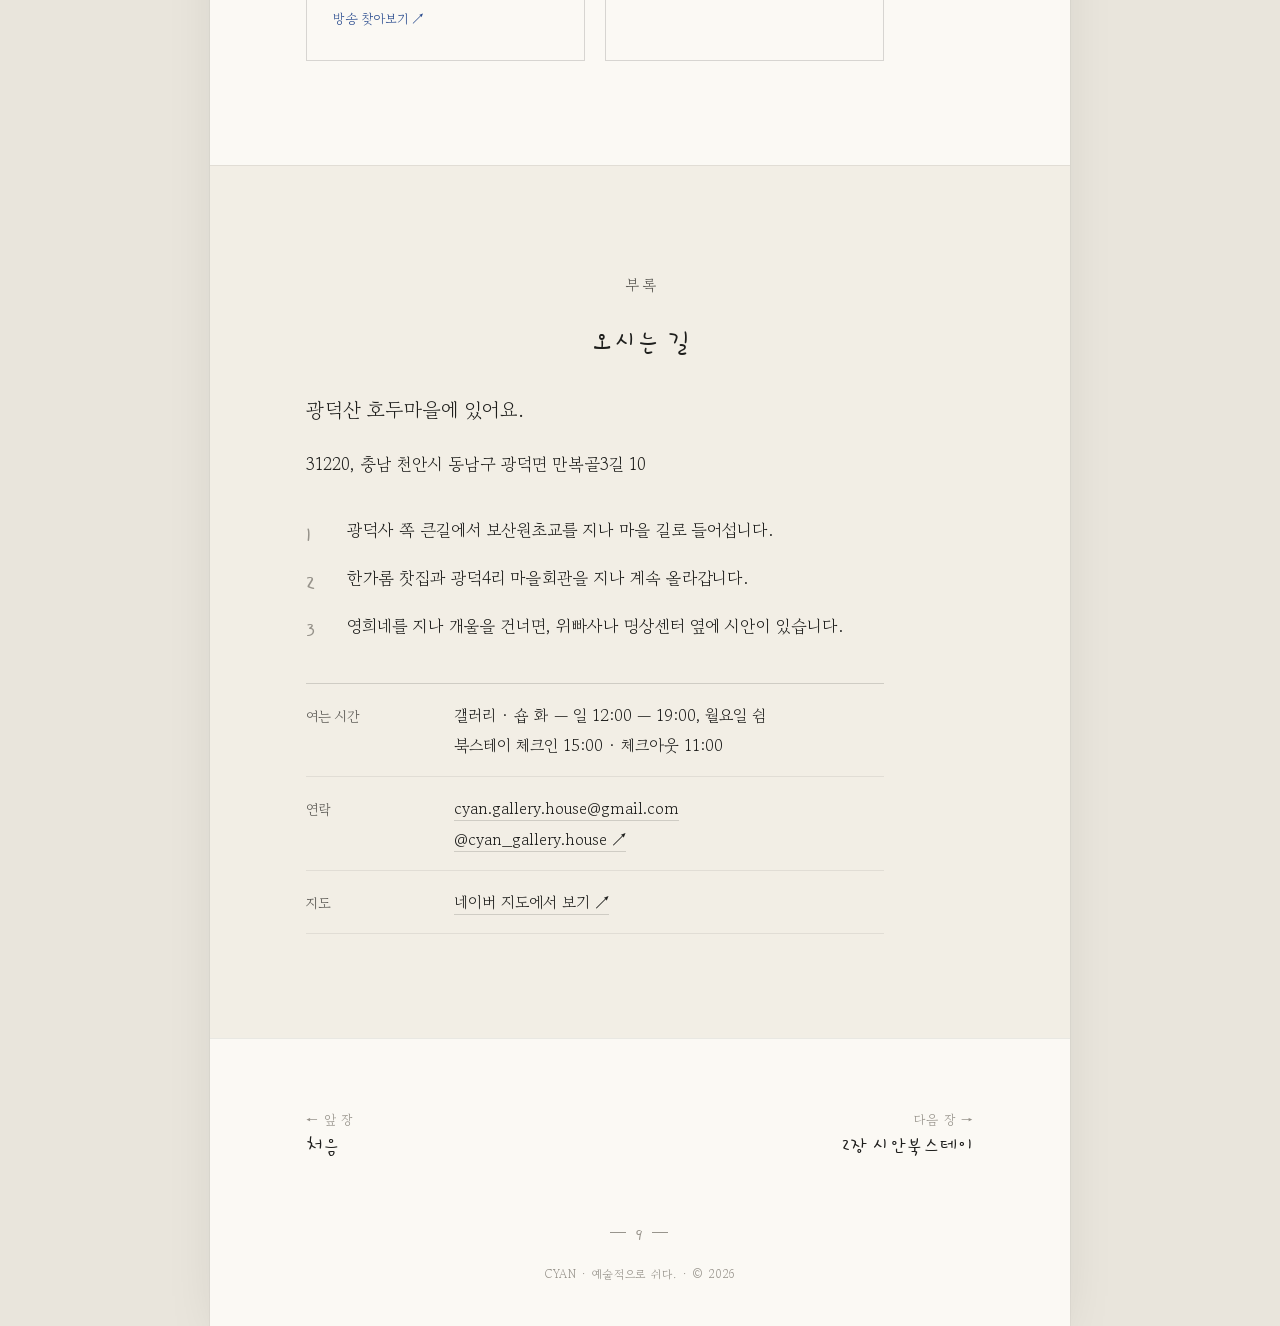
==== commit b4b5fda8: "Use Gowun Batang for body text and Hi Melody handwriting for titles Co-Authored-By: Claude Opus 5.5 " ====
--- a/about.html
+++ b/about.html
@@ -16,7 +16,7 @@
 
 <link rel="preconnect" href="https://fonts.googleapis.com">
 <link rel="preconnect" href="https://fonts.gstatic.com" crossorigin>
-<link href="https://fonts.googleapis.com/css2?family=Nanum+Pen+Script&display=swap" rel="stylesheet">
+<link href="https://fonts.googleapis.com/css2?family=Gowun+Batang:wght@400;700&family=Hi+Melody&display=swap" rel="stylesheet">
 <link rel="stylesheet" href="assets/css/style.css">
 </head>
 <body class="chapter">
--- a/assets/css/style.css
+++ b/assets/css/style.css
@@ -1,7 +1,7 @@
 /* ============================================================
    CYAN — 예술적으로 쉬다.
    ------------------------------------------------------------
-   한 권의 책처럼: 책상 위에 펼친 종이 한 장, 펜 손글씨, 넉넉한 여백.
+   한 권의 책처럼: 책상 위에 펼친 종이 한 장, 명조 본문과 손글씨 제목, 넉넉한 여백.
    그림은 HOUSE · GALLERY 펜 드로잉 하나만 씁니다 (assets/img/book/).
    색과 크기는 :root 의 토큰만 고치면 전체에 반영됩니다.
    ============================================================ */
@@ -17,9 +17,9 @@
   --rule-2: rgba(30,30,28,.08);
   --blue:   #2B4D8F;   /* 시안 — 링크에만 아주 조금 */
 
-  --serif: "Nanum Pen Script", "Gaegu", cursive;   /* 펜 손글씨 */
-  --latin: var(--serif);
-  --adjust: .56;    /* 손글씨가 작게 그려지는 만큼 키우는 비율 (font-size-adjust) */
+  --serif: "Gowun Batang", "Noto Serif KR", serif;   /* 본문 — 책 명조 */
+  --pen:   "Hi Melody", "Gowun Batang", cursive;      /* 제목 · 숫자 — 연필 손글씨 */
+  --latin: var(--pen);
 
   --sheet: 860px;                    /* 종이 폭 */
   --pad: clamp(22px, 8vw, 96px);     /* 종이 안쪽 여백 */
@@ -38,8 +38,7 @@
   color:var(--ink);
   font-family:var(--serif);
   font-size:17px;
-  font-size-adjust:var(--adjust);
-  line-height:1.75;
+  line-height:2;
   letter-spacing:0;
   word-break:keep-all;
   -webkit-font-smoothing:antialiased;
@@ -48,10 +47,12 @@
 
 img{ max-width:100%; display:block; }
 a{ color:inherit; text-decoration:none; }
-h1,h2,h3{ margin:0; font-weight:400; line-height:1.4; }
+h1,h2,h3{ margin:0; font-family:var(--pen); font-weight:400; line-height:1.3; }
+.toc-name, .door-name, .turn a{ font-family:var(--pen); }
+.toc-name small, .turn a small{ font-family:var(--serif); }
 p{ margin:0; }
 ul,ol,dl,dd{ margin:0; padding:0; list-style:none; }
-button, input, textarea{ font-family:inherit; font-size-adjust:inherit; }
+button, input, textarea{ font-family:inherit; }
 
 .skip{ position:absolute; left:-9999px; top:0; z-index:300; background:var(--ink); color:var(--paper); padding:10px 16px; font-size:14px; }
 .skip:focus{ left:12px; top:12px; }
@@ -89,7 +90,7 @@
   height:58px; padding:0 var(--pad);
   font-size:13px; color:var(--ink-2);
 }
-.head-title{ font-family:var(--latin); font-size:16px; font-weight:400; letter-spacing:.2em; color:var(--ink); justify-self:start; }
+.head-title{ font-family:var(--latin); font-size:20px; font-weight:400; letter-spacing:.2em; color:var(--ink); justify-self:start; }
 .head-chapter{ font-size:12.5px; color:var(--ink-3); letter-spacing:.02em; white-space:nowrap; overflow:hidden; text-overflow:ellipsis; }
 .head-side{ justify-self:end; display:flex; align-items:center; gap:18px; }
 .head-cart, .head-toggle{
@@ -98,7 +99,7 @@
   border-bottom:1px solid transparent; transition:color .2s, border-color .2s;
 }
 .head-cart:hover, .head-toggle:hover{ color:var(--ink); border-bottom-color:var(--ink); }
-.head-cart-n{ margin-left:4px; font-family:var(--latin); font-size:14px; color:var(--blue); }
+.head-cart-n{ margin-left:4px; font-family:var(--latin); font-size:18px; color:var(--blue); }
 .head-cart-n::before{ content:"("; } .head-cart-n::after{ content:")"; }
 .head-cart-n[hidden]{ display:none; }
 .head-toggle[aria-expanded="true"]{ color:var(--ink); }
@@ -135,12 +136,12 @@
   transition:color .2s;
 }
 .toc a:hover{ color:var(--blue); }
-.toc-no{ align-self:stretch; background:var(--paper); font-family:var(--latin); font-size:20px; line-height:1.6; color:var(--ink-3); }
-.toc-name{ justify-self:start; padding-right:.6em; background:var(--paper); font-size:17px; }
+.toc-no{ align-self:stretch; background:var(--paper); font-family:var(--latin); font-size:25px; line-height:1.6; color:var(--ink-3); }
+.toc-name{ justify-self:start; padding-right:.6em; background:var(--paper); font-size:21px; line-height:1.5; }
 .toc-name small{ display:block; font-size:13px; color:var(--ink-3); line-height:1.6; }
-.toc-page{ padding-left:.6em; background:var(--paper); font-family:var(--latin); font-size:18px; color:var(--ink-2); }
+.toc-page{ padding-left:.6em; background:var(--paper); font-family:var(--latin); font-size:22px; color:var(--ink-2); }
 .toc a[aria-current="page"] .toc-name{ color:var(--blue); }
-.toc--page .toc-name{ font-size:18px; }
+.toc--page .toc-name{ font-size:23px; }
 .toc--page a{ padding:14px 0; background-position:0 1.8em; }
 
 /* ── 표지 ─────────────────────────────────────────────────── */
@@ -157,7 +158,7 @@
 .cover-art{ width:min(240px, 58%); height:auto; margin-bottom:48px; animation:ink 1.6s var(--ease) both; }
 .cover-title{
   font-family:var(--latin); font-weight:400;
-  font-size:clamp(46px,8vw,72px); letter-spacing:.24em; padding-left:.24em; line-height:1;
+  font-size:clamp(54px,9vw,84px); letter-spacing:.2em; padding-left:.2em; line-height:1;
   animation:rise 1.2s var(--ease) .5s both;
 }
 .cover-sub{ margin-top:16px; font-size:20px; letter-spacing:.04em; animation:rise 1.2s var(--ease) .7s both; }
@@ -180,7 +181,7 @@
 .door{ display:flex; flex-direction:column; align-items:center; gap:2px; transition:transform .4s var(--ease); }
 .door img{ height:78px; width:auto; transition:transform .4s var(--ease); }
 .door--wide img{ height:84px; }
-.door-name{ margin-top:12px; font-size:17px; line-height:1.2; }
+.door-name{ margin-top:12px; font-size:21px; line-height:1.2; }
 .door-ch{ font-size:12px; color:var(--ink-3); }
 .door:hover img{ transform:translateY(-6px) rotate(-1.5deg); }
 .door:hover .door-name{ color:var(--blue); }
@@ -189,7 +190,7 @@
 .press{ display:grid; grid-template-columns:repeat(2,minmax(0,1fr)); gap:20px; }
 .press-item{ padding:28px 26px 26px; border:1px solid var(--rule); background:var(--paper); }
 .press-kind{ font-size:13px; letter-spacing:.2em; color:var(--ink-3); }
-.press-title{ margin-top:8px; font-size:26px; line-height:1.3; }
+.press-title{ margin-top:8px; font-size:30px; line-height:1.3; }
 .press-sub{ font-size:16px; color:var(--ink-2); }
 .press-text{ margin:14px 0 16px; font-size:16px; line-height:1.8; }
 .press .xref{ margin-left:0; }
@@ -203,7 +204,7 @@
   border-bottom:1px solid var(--rule-2);
 }
 .opener-no{ font-size:15px; letter-spacing:.2em; padding-left:.2em; color:var(--ink-2); animation:rise 1s var(--ease) both; }
-.opener-title{ margin-top:18px; font-size:clamp(30px,4.6vw,42px); letter-spacing:-.02em; animation:rise 1s var(--ease) .12s both; }
+.opener-title{ margin-top:18px; font-size:clamp(38px,5.8vw,52px); letter-spacing:0; animation:rise 1s var(--ease) .12s both; }
 .opener-title::after{ content:""; display:block; width:28px; height:1px; margin:30px auto 0; background:var(--ink); }
 .opener-art{ width:min(120px,34%); height:auto; margin-top:52px; animation:ink 1.4s var(--ease) .25s both; }
 .opener-art--wide{ width:min(210px,56%); }
@@ -219,8 +220,8 @@
 .page + .page{ border-top:1px solid var(--rule-2); }
 .page--appendix, .page--colophon{ background:var(--tint); }
 
-.sect-title{ font-size:22px; letter-spacing:-.02em; margin-bottom:32px; }
-.sect-no{ font-family:var(--latin); font-size:20px; color:var(--ink-3); margin-right:.8em; letter-spacing:0; }
+.sect-title{ font-size:28px; letter-spacing:0; margin-bottom:30px; }
+.sect-no{ font-family:var(--latin); font-size:25px; color:var(--ink-3); margin-right:.8em; letter-spacing:0; }
 .page--appendix .sect-title{ text-align:center; margin-top:-24px; }
 
 .prose{ max-width:var(--measure); }
@@ -251,7 +252,7 @@
 .route{ max-width:var(--measure); margin:32px 0 40px; counter-reset:r; }
 .route li{ position:relative; padding-left:2.4em; counter-increment:r; }
 .route li + li{ margin-top:.8em; }
-.route li::before{ content:counter(r); position:absolute; left:0; top:-.05em; font-family:var(--latin); font-size:20px; color:var(--ink-3); }
+.route li::before{ content:counter(r); position:absolute; left:0; top:-.05em; font-family:var(--latin); font-size:25px; color:var(--ink-3); }
 
 .dots li{ display:inline; }
 .dots li + li::before{ content:" · "; color:var(--ink-3); }
@@ -259,7 +260,7 @@
 /* ── 판권 ─────────────────────────────────────────────────── */
 
 .colophon{ max-width:28em; margin:0 auto; }
-.colophon-title{ font-family:var(--latin); font-size:26px; letter-spacing:.16em; line-height:1.5; margin-bottom:28px; }
+.colophon-title{ font-family:var(--latin); font-size:32px; letter-spacing:.16em; line-height:1.5; margin-bottom:28px; }
 .colophon-title span{ font-size:17px; letter-spacing:.02em; }
 .colophon dl{ border-top:1px solid var(--ink); border-bottom:1px solid var(--ink); padding:12px 0; }
 .colophon dl > div{ display:grid; grid-template-columns:6em minmax(0,1fr); gap:14px; padding:4px 0; font-size:14px; line-height:1.9; }
@@ -309,8 +310,8 @@
 .room{ padding:28px 0 32px; border-top:1px solid var(--rule); }
 .room:last-child{ border-bottom:1px solid var(--rule); }
 .room-visual{ margin-bottom:22px; }
-.room .tile-no{ font-family:var(--latin); font-size:15px; letter-spacing:.08em; color:var(--ink-3); }
-.room-name{ font-size:22px; margin:2px 0 10px; }
+.room .tile-no{ font-family:var(--latin); font-size:19px; letter-spacing:.08em; color:var(--ink-3); }
+.room-name{ font-size:28px; margin:2px 0 8px; }
 .room-text{ font-size:16px; line-height:1.95; }
 .room .dots{ margin-top:10px; font-size:14px; color:var(--ink-2); }
 .room-meta{ margin-top:16px; }
@@ -374,13 +375,13 @@
 .cal-nav button:hover:not(:disabled){ border-color:var(--ink); }
 .cal-nav button:disabled{ opacity:.3; cursor:default; }
 .cal-months{ display:grid; grid-template-columns:repeat(auto-fit,minmax(0,1fr)); gap:clamp(18px,4vw,40px); }
-.cal-title{ font-family:var(--latin); font-size:20px; letter-spacing:.06em; line-height:30px; margin-bottom:8px; }
+.cal-title{ font-family:var(--latin); font-size:25px; letter-spacing:.06em; line-height:30px; margin-bottom:8px; }
 .cal-grid{ display:grid; grid-template-columns:repeat(7,minmax(0,1fr)); gap:2px 0; }
 .cal-wd{ text-align:center; font-size:11.5px; color:var(--ink-3); padding-bottom:6px; border-bottom:1px solid var(--rule-2); margin-bottom:4px; }
 .cal-day{
   position:relative; aspect-ratio:1/1; max-height:42px; width:100%;
   border:0; background:none; cursor:pointer; padding:0;
-  font-family:var(--latin); font-size:17px; color:var(--ink);
+  font-family:var(--latin); font-size:21px; color:var(--ink);
   transition:background .15s;
 }
 .cal-day.is-wknd:not(:disabled){ color:var(--blue); }
@@ -404,7 +405,7 @@
 .stepper button{ width:44px; height:44px; border:0; background:none; cursor:pointer; font-size:18px; color:var(--ink); transition:background .2s; }
 .stepper button:hover:not(:disabled){ background:var(--tint); }
 .stepper button:disabled{ color:var(--ink-3); opacity:.5; cursor:default; }
-.stepper output{ min-width:44px; text-align:center; font-family:var(--latin); font-size:20px; }
+.stepper output{ min-width:44px; text-align:center; font-family:var(--latin); font-size:25px; }
 .stepper--sm button{ width:30px; height:30px; font-size:14px; }
 .stepper--sm output{ min-width:26px; font-size:16px; }
 .book-step .stepper + .muted{ margin-top:10px; font-size:13px; }
@@ -437,7 +438,7 @@
 .done{ max-width:36em; padding:40px clamp(20px,4vw,40px); border:1px solid var(--ink); }
 .done:focus{ outline:none; }
 .done .part-label{ text-align:left; margin-bottom:16px; padding-left:0; }
-.done-title{ font-size:22px; margin-bottom:12px; }
+.done-title{ font-size:28px; margin-bottom:12px; }
 .done-text{ font-size:15px; line-height:1.95; color:var(--ink-2); margin-bottom:20px; }
 .done .sum{ margin-bottom:20px; }
 
@@ -448,7 +449,7 @@
 .slots-times{ display:flex; flex-wrap:wrap; gap:6px; }
 .slot{
   min-height:34px; padding:0 14px; border:1px solid var(--rule); background:none; cursor:pointer;
-  font-family:var(--latin); font-size:16px; color:var(--ink);
+  font-family:var(--latin); font-size:20px; color:var(--ink);
   transition:border-color .2s, background .2s, color .2s;
 }
 .slot:hover:not(:disabled){ border-color:var(--ink); }
@@ -461,15 +462,15 @@
 .show{ max-width:var(--measure); }
 .show + .show{ margin-top:48px; padding-top:48px; border-top:1px solid var(--rule-2); }
 .show-visual{ margin-bottom:24px; }
-.show-meta{ font-family:var(--latin); font-size:17px; letter-spacing:.06em; color:var(--ink-2); }
-.show-title{ margin:6px 0 2px; font-size:clamp(24px,3.2vw,30px); letter-spacing:-.02em; }
+.show-meta{ font-family:var(--latin); font-size:21px; letter-spacing:.06em; color:var(--ink-2); }
+.show-title{ margin:6px 0 2px; font-size:clamp(30px,4vw,38px); letter-spacing:0; }
 .show-title::before{ content:"〈"; color:var(--ink-3); } .show-title::after{ content:"〉"; color:var(--ink-3); }
 .show-artist{ font-size:15px; color:var(--ink-2); }
 .show-text{ margin-top:18px; font-size:16px; line-height:2; }
 
 .showlist{ max-width:var(--measure); border-top:1px solid var(--rule); }
 .showlist li{ display:grid; grid-template-columns:6em minmax(0,1fr) auto; gap:4px 16px; align-items:baseline; padding:14px 0; border-bottom:1px solid var(--rule-2); }
-.showlist-date{ font-family:var(--latin); font-size:16px; color:var(--ink-2); grid-row:1 / 3; }
+.showlist-date{ font-family:var(--latin); font-size:20px; color:var(--ink-2); grid-row:1 / 3; }
 .showlist-title{ font-size:16.5px; }
 .showlist-artist{ grid-column:2; font-size:13.5px; color:var(--ink-3); }
 .showlist-state{ grid-column:3; grid-row:1; font-size:12px; color:var(--ink-3); }
@@ -497,7 +498,7 @@
 .archive-item button:hover{ background:var(--tint); padding-left:10px; padding-right:10px; }
 .archive-item button:hover::after{ transform:translateX(3px); color:var(--ink); }
 .archive-item .frame{ display:none; }
-.archive-date{ grid-row:1 / 3; font-family:var(--latin); font-size:15px; color:var(--ink-2); }
+.archive-date{ grid-row:1 / 3; font-family:var(--latin); font-size:19px; color:var(--ink-2); }
 .archive-title{ grid-column:2; font-size:16.5px; }
 .archive-artist{ grid-column:2; font-size:13.5px; color:var(--ink-3); }
 .archive .empty{ padding:16px 0; }
@@ -507,9 +508,9 @@
 .series{ max-width:var(--measure); }
 .series + .series{ margin-top:56px; }
 .series-head{ margin-bottom:14px; }
-.series-no{ font-family:var(--latin); font-size:15px; letter-spacing:.08em; color:var(--ink-3); }
-.series-name{ margin:2px 0 6px; font-size:22px; }
-.series-name em{ font-family:var(--latin); font-style:normal; font-size:17px; color:var(--ink-2); margin-left:8px; }
+.series-no{ font-family:var(--latin); font-size:19px; letter-spacing:.08em; color:var(--ink-3); }
+.series-name{ margin:2px 0 6px; font-size:28px; }
+.series-name em{ font-family:var(--latin); font-style:normal; font-size:21px; color:var(--ink-2); margin-left:8px; }
 .series-text{ font-size:15px; line-height:1.9; color:var(--ink-2); }
 .series--archive .series-name::after{ content:"기록"; margin-left:10px; font-size:12px; color:var(--ink-3); border:1px solid var(--rule); padding:1px 6px; vertical-align:middle; }
 
@@ -538,10 +539,10 @@
 .modal-in{ position:relative; padding:clamp(32px,6vw,56px); }
 .modal-x{ position:absolute; top:12px; right:14px; width:36px; height:36px; border:0; background:none; cursor:pointer; font-size:24px; color:var(--ink-2); }
 .modal-x:hover{ color:var(--ink); }
-.modal-title{ margin:6px 0 4px; font-size:24px; }
+.modal-title{ margin:6px 0 4px; font-size:30px; }
 .modal-body > .frame{ margin-bottom:22px; }
 .modal-body .part-label{ text-align:left; margin-bottom:12px; padding-left:0; }
-.modal-body .show-title{ font-size:24px; }
+.modal-body .show-title{ font-size:30px; }
 
 .modal--drawer{ margin:0 0 0 auto; width:min(460px,100%); height:100dvh; max-height:none; border-width:0 0 0 1px; }
 .modal--drawer[open]{ animation:slide .45s var(--ease); }
@@ -576,13 +577,13 @@
 
 .site-foot{ padding:72px var(--pad) 40px; border-top:1px solid var(--rule-2); text-align:center; }
 .turn{ display:flex; justify-content:space-between; gap:20px; text-align:left; }
-.turn a{ display:flex; flex-direction:column; font-size:16px; transition:color .2s; }
+.turn a{ display:flex; flex-direction:column; font-size:21px; line-height:1.4; transition:color .2s; }
 .turn a small{ font-size:13px; letter-spacing:.06em; color:var(--ink-3); margin-bottom:2px; }
 .turn a:hover{ color:var(--blue); }
 .turn-prev small::before{ content:"← "; }
 .turn-next{ text-align:right; margin-left:auto; }
 .turn-next small::after{ content:" →"; }
-.folio{ margin-top:56px; font-family:var(--latin); font-size:16px; color:var(--ink-3); letter-spacing:.1em; }
+.folio{ margin-top:56px; font-family:var(--latin); font-size:20px; color:var(--ink-3); letter-spacing:.1em; }
 .foot-copy{ margin-top:6px; font-size:11.5px; color:var(--ink-3); letter-spacing:.06em; }
 
 /* ── 천천히 나타나기 ──────────────────────────────────────── */
@@ -605,7 +606,7 @@
   .doors{ gap:18px; }
   .door img{ height:56px; }
   .door--wide img{ height:60px; }
-  .door-name{ font-size:15px; }
+  .door-name{ font-size:18px; }
   .press{ grid-template-columns:1fr; }
   .cover-title{ letter-spacing:.3em; padding-left:.3em; }
   .glossary > div, .colophon dl > div{ grid-template-columns:1fr; gap:0; }
@@ -620,7 +621,7 @@
   .showlist-date{ grid-row:auto; }
   .showlist-title, .showlist-artist{ grid-column:1; }
   .showlist-state{ grid-column:2; grid-row:1; }
-  .turn a{ font-size:14.5px; }
+  .turn a{ font-size:19px; }
   .toc-layer-in{ padding-top:96px; }
 }
 
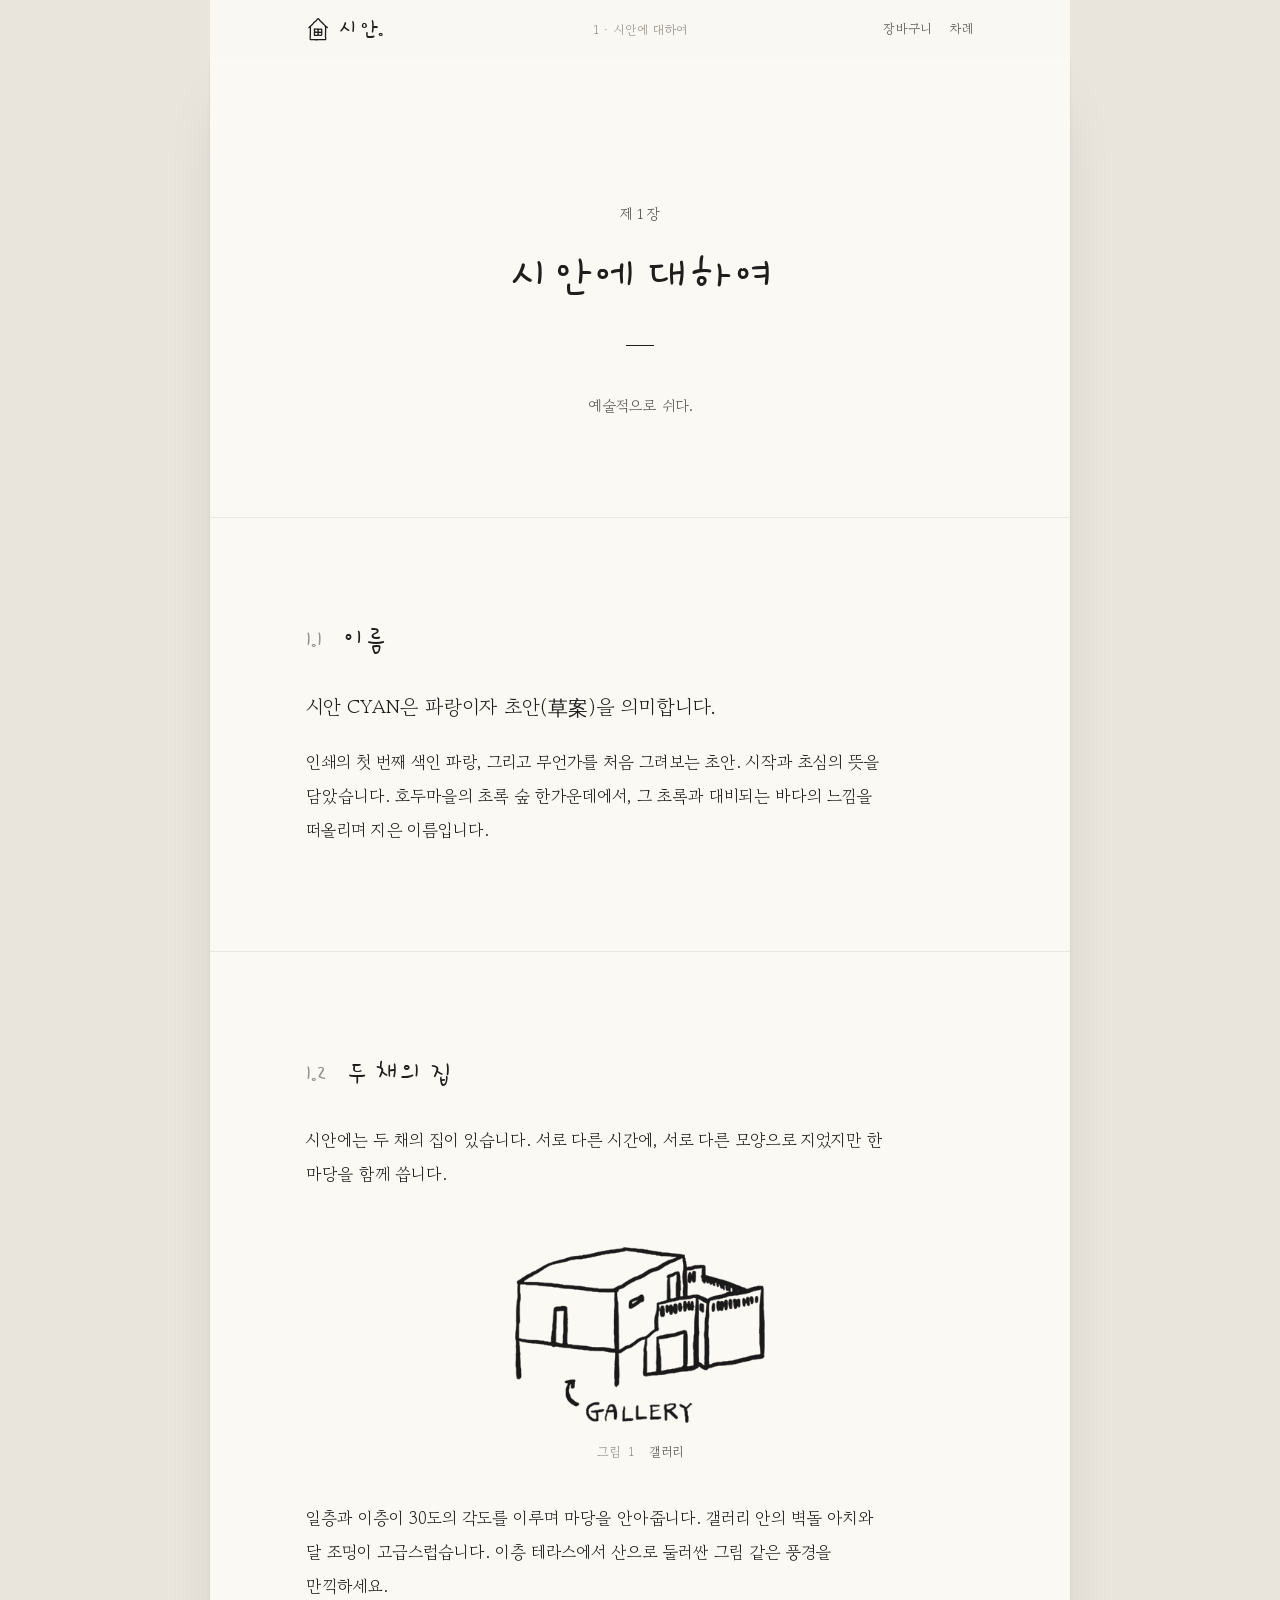
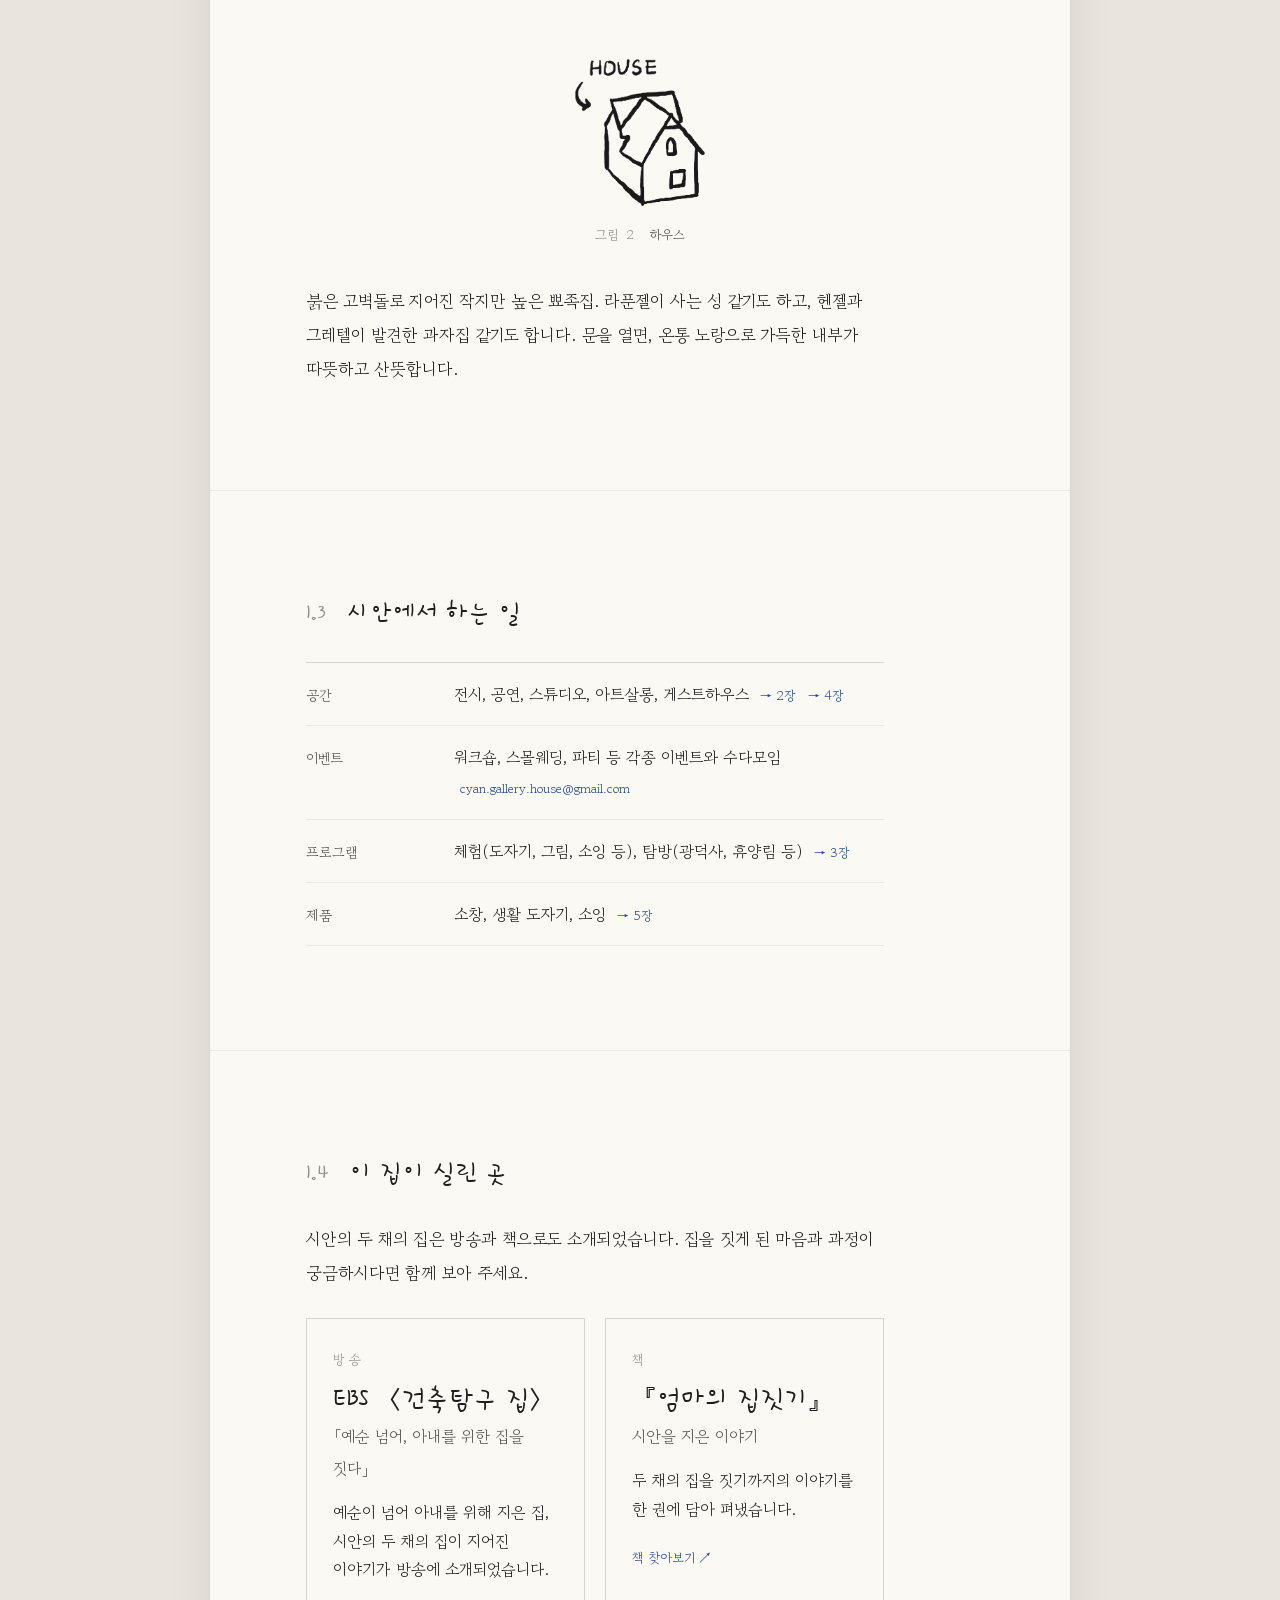
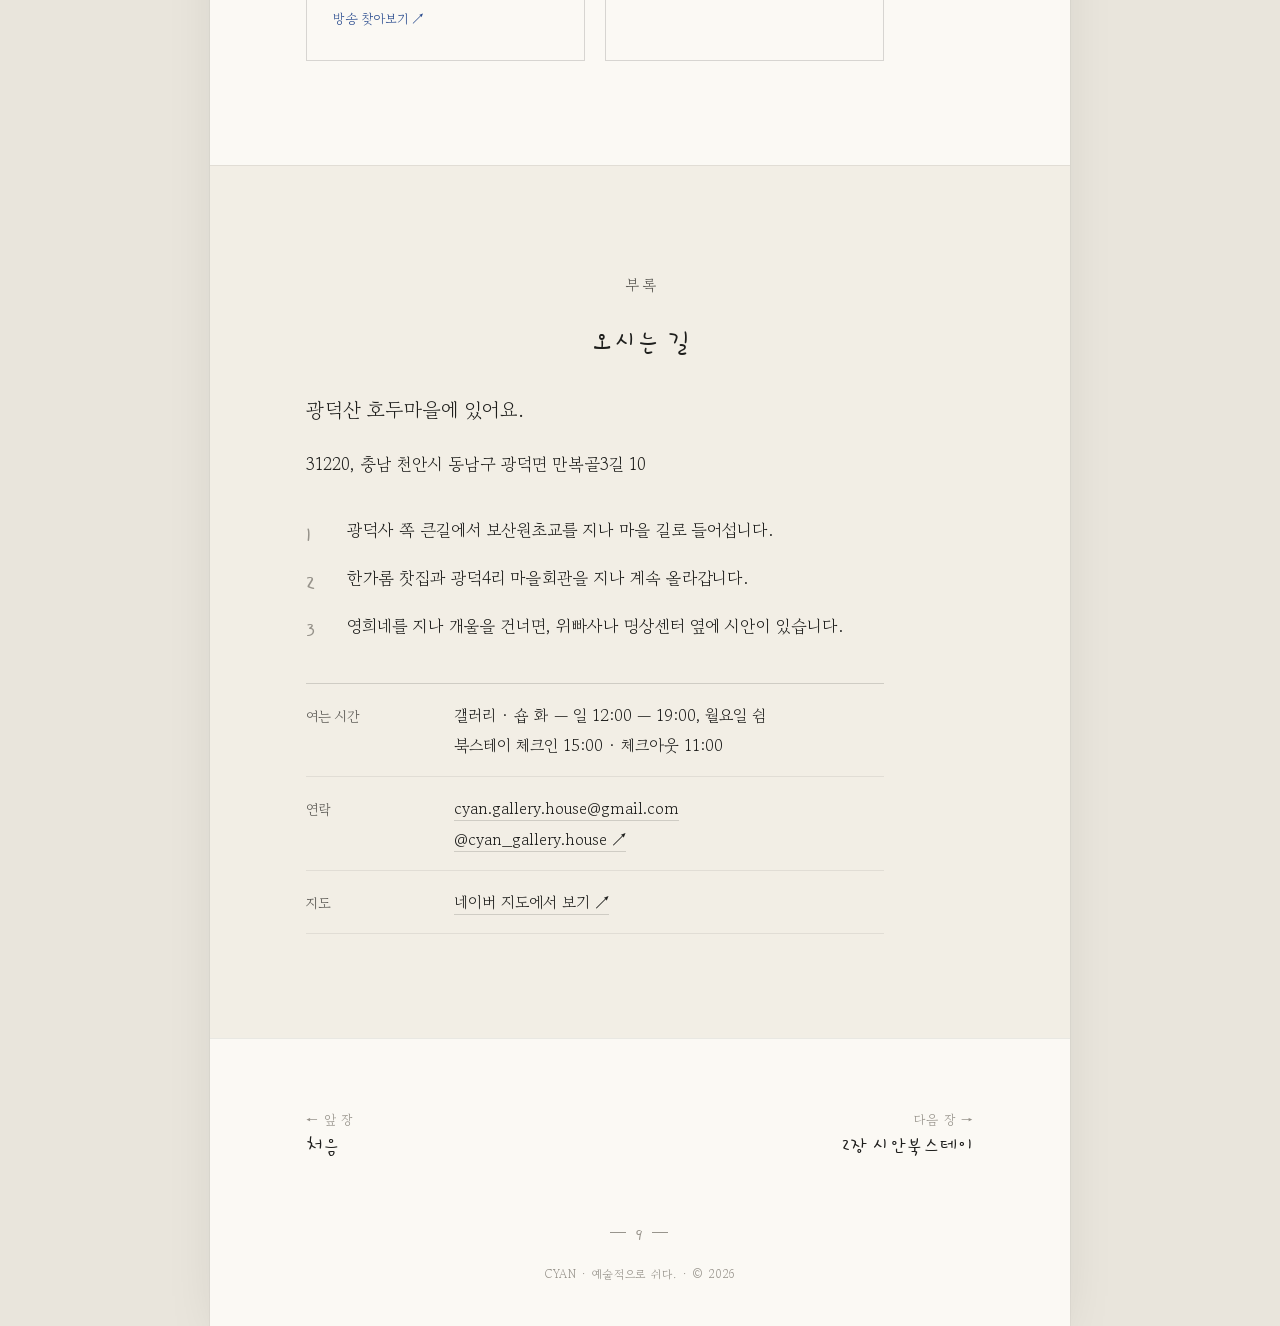
==== commit 3e95bfa3: "Rebuild the home page from the hand-drawn sketch - Logo (small house + 시안.) at top left - Large fram" ====
--- a/about.html
+++ b/about.html
@@ -26,7 +26,7 @@
 <!-- ───────────────────────── 머리말 (책의 running head) ───────────────────────── -->
 <header class="site-head" id="siteHead">
   <div class="head-in">
-    <a class="head-title" href="index.html">CYAN</a>
+    <a class="head-title" href="index.html"><img src="assets/img/book/logo-house.svg" alt=""><span>시안.</span></a>
     <span class="head-chapter">1 · 시안에 대하여</span>
     <div class="head-side">
       <a class="head-cart" href="shop.html#cart">장바구니<span class="head-cart-n" data-cart-count hidden>0</span></a>
@@ -40,15 +40,14 @@
   <div class="toc-layer-in">
     <p class="toc-label">차례</p>
     <ol class="toc">
-      <li><a href="index.html#preface"><span class="toc-no"></span><span class="toc-name">서문</span><span class="toc-page">3</span></a></li>
-      <li><a href="index.html#press"><span class="toc-no"></span><span class="toc-name">소개된 곳</span><span class="toc-page">7</span></a></li>
+      <li><a href="index.html"><span class="toc-no"></span><span class="toc-name">처음</span><span class="toc-page">1</span></a></li>
       <li><a href="about.html" aria-current="page"><span class="toc-no">1</span><span class="toc-name">시안에 대하여</span><span class="toc-page">9</span></a></li>
       <li><a href="stay.html"><span class="toc-no">2</span><span class="toc-name">시안북스테이</span><span class="toc-page">21</span></a></li>
       <li><a href="workshop.html"><span class="toc-no">3</span><span class="toc-name">시안 공방</span><span class="toc-page">37</span></a></li>
       <li><a href="gallery.html"><span class="toc-no">4</span><span class="toc-name">시안 갤러리</span><span class="toc-page">49</span></a></li>
       <li><a href="shop.html"><span class="toc-no">5</span><span class="toc-name">시안 숍</span><span class="toc-page">61</span></a></li>
       <li><a href="about.html#visit"><span class="toc-no"></span><span class="toc-name">부록 · 오시는 길</span><span class="toc-page">75</span></a></li>
-      <li><a href="index.html#colophon"><span class="toc-no"></span><span class="toc-name">판권</span><span class="toc-page">79</span></a></li>
+      <li><a href="about.html#press"><span class="toc-no"></span><span class="toc-name">소개된 곳</span><span class="toc-page">19</span></a></li>
     </ol>
   </div>
 </nav>
--- a/assets/css/style.css
+++ b/assets/css/style.css
@@ -48,7 +48,7 @@
 img{ max-width:100%; display:block; }
 a{ color:inherit; text-decoration:none; }
 h1,h2,h3{ margin:0; font-family:var(--pen); font-weight:400; line-height:1.3; }
-.toc-name, .door-name, .turn a{ font-family:var(--pen); }
+.toc-name, .turn a{ font-family:var(--pen); }
 .toc-name small, .turn a small{ font-family:var(--serif); }
 p{ margin:0; }
 ul,ol,dl,dd{ margin:0; padding:0; list-style:none; }
@@ -90,7 +90,9 @@
   height:58px; padding:0 var(--pad);
   font-size:13px; color:var(--ink-2);
 }
-.head-title{ font-family:var(--latin); font-size:20px; font-weight:400; letter-spacing:.2em; color:var(--ink); justify-self:start; }
+.head-title{ display:inline-flex; align-items:center; gap:8px; justify-self:start; color:var(--ink); }
+.head-title img{ width:24px; height:auto; }
+.head-title span{ font-family:var(--pen); font-size:25px; line-height:1; }
 .head-chapter{ font-size:12.5px; color:var(--ink-3); letter-spacing:.02em; white-space:nowrap; overflow:hidden; text-overflow:ellipsis; }
 .head-side{ justify-self:end; display:flex; align-items:center; gap:18px; }
 .head-cart, .head-toggle{
@@ -141,50 +143,90 @@
 .toc-name small{ display:block; font-size:13px; color:var(--ink-3); line-height:1.6; }
 .toc-page{ padding-left:.6em; background:var(--paper); font-family:var(--latin); font-size:22px; color:var(--ink-2); }
 .toc a[aria-current="page"] .toc-name{ color:var(--blue); }
-.toc--page .toc-name{ font-size:23px; }
-.toc--page a{ padding:14px 0; background-position:0 1.8em; }
-
-/* ── 표지 ─────────────────────────────────────────────────── */
-
-.cover{
-  position:relative;
-  min-height:calc(100svh - 58px);
-  display:flex; flex-direction:column; align-items:center; justify-content:space-between;
-  padding:56px var(--pad) 72px; text-align:center;
-  border-bottom:1px solid var(--rule-2);
-}
-.cover-top, .cover-foot{ font-size:14px; letter-spacing:.06em; color:var(--ink-2); }
-.cover-mid{ display:flex; flex-direction:column; align-items:center; }
-.cover-art{ width:min(240px, 58%); height:auto; margin-bottom:48px; animation:ink 1.6s var(--ease) both; }
-.cover-title{
-  font-family:var(--latin); font-weight:400;
-  font-size:clamp(54px,9vw,84px); letter-spacing:.2em; padding-left:.2em; line-height:1;
-  animation:rise 1.2s var(--ease) .5s both;
-}
-.cover-sub{ margin-top:16px; font-size:20px; letter-spacing:.04em; animation:rise 1.2s var(--ease) .7s both; }
-.cover-cue{
-  position:absolute; left:50%; bottom:20px; transform:translateX(-50%);
-  font-size:13px; letter-spacing:.04em; color:var(--ink-3); white-space:nowrap;
-  animation:rise 1.2s var(--ease) 1s both;
-}
-.cover-cue:hover{ color:var(--ink); }
 
 @keyframes ink{ from{ opacity:0; filter:blur(3px); } to{ opacity:1; filter:none; } }
 @keyframes rise{ from{ opacity:0; transform:translateY(10px); } to{ opacity:1; transform:none; } }
 
-/* 표지의 그림 문 — 누르면 그 장으로 */
-.doors{
-  display:flex; align-items:flex-end; justify-content:center; gap:clamp(22px,5vw,52px);
-  margin-top:60px;
-  animation:rise 1.2s var(--ease) .9s both;
-}
-.door{ display:flex; flex-direction:column; align-items:center; gap:2px; transition:transform .4s var(--ease); }
-.door img{ height:78px; width:auto; transition:transform .4s var(--ease); }
-.door--wide img{ height:84px; }
-.door-name{ margin-top:12px; font-size:21px; line-height:1.2; }
-.door-ch{ font-size:12px; color:var(--ink-3); }
-.door:hover img{ transform:translateY(-6px) rotate(-1.5deg); }
-.door:hover .door-name{ color:var(--blue); }
+/* ── 홈 (스케치 그대로: 로고 · 큰 틀 · 방명록) ─────────────── */
+
+.home .head-chapter, .home .head-side{ visibility:hidden; }
+.home .site-head{ background:var(--paper); backdrop-filter:none; -webkit-backdrop-filter:none; position:relative; }
+.home .head-in{ height:84px; }
+.home .head-title img{ width:30px; }
+.home .head-title span{ font-size:32px; }
+.home-main{ padding:8px var(--pad) clamp(48px,8vw,88px); }
+
+.home-frame{
+  display:grid; grid-template-columns:minmax(150px,30%) minmax(0,1fr);
+  aspect-ratio:16/11;
+  border:1.5px solid var(--ink); border-radius:3px 7px 4px 9px / 8px 3px 7px 4px;
+  padding:clamp(18px,3vw,32px);
+  animation:rise 1s var(--ease) both;
+}
+.home-menu{ display:flex; flex-direction:column; justify-content:center; gap:clamp(10px,2vw,18px); }
+.home-menu a{ display:flex; align-items:center; gap:12px; width:fit-content; transition:color .2s, transform .3s var(--ease); }
+.home-menu span{ font-family:var(--pen); font-size:clamp(22px,2.8vw,28px); line-height:1.2; }
+.home-menu img{ height:26px; width:auto; max-width:48px; object-fit:contain; }
+.home-menu a:hover{ color:var(--blue); transform:translateX(4px); }
+
+.village{ position:relative; }
+.village-river{ position:absolute; left:2%; top:26%; height:66%; width:auto; opacity:.9; }
+.village-spot{ position:absolute; display:flex; flex-direction:column; align-items:center; }
+.village-spot img{ width:100%; height:auto; transition:transform .4s var(--ease); }
+.village-spot span{
+  margin-top:6px; font-family:var(--pen); font-size:18px; line-height:1; white-space:nowrap; color:var(--blue);
+  opacity:0; transform:translateY(-4px); transition:opacity .3s, transform .3s var(--ease);
+}
+.village-spot:hover img, .village-spot:focus-visible img{ transform:translateY(-5px) rotate(-2deg); }
+.village-spot:hover span, .village-spot:focus-visible span{ opacity:1; transform:none; }
+.village-house{ left:34%; top:8%; width:13%; }
+.village-gallery{ left:52%; top:32%; width:26%; }
+.village-bike{ left:58%; top:70%; width:14%; }
+
+.home-guest{
+  display:grid; grid-template-columns:minmax(0,1fr) 34%; gap:clamp(18px,3vw,32px); align-items:start;
+  margin-top:clamp(18px,3vw,28px);
+  border:1.5px solid var(--ink); border-radius:6px 3px 8px 4px / 3px 8px 4px 7px;
+  padding:clamp(18px,3vw,32px);
+  animation:rise 1s var(--ease) .15s both;
+}
+.guest-title{ font-size:30px; margin-bottom:14px; }
+.guest-list li{ padding:12px 0; border-bottom:1px solid var(--rule-2); }
+.guest-list li:first-child{ padding-top:0; }
+.guest-text{ font-size:15.5px; line-height:1.8; }
+.guest-by{ font-size:12.5px; color:var(--ink-3); }
+.guest-empty{ font-size:15px; color:var(--ink-2); border-bottom:0 !important; }
+.guest-write{ margin-top:16px; }
+.guest-write summary{
+  display:inline-block; cursor:pointer; list-style:none;
+  font-family:var(--pen); font-size:22px; border-bottom:1px solid var(--ink);
+}
+.guest-write summary::-webkit-details-marker{ display:none; }
+.guest-write summary::after{ content:" ✎"; font-size:.8em; }
+.guest-write[open] summary{ margin-bottom:16px; }
+.guest-write form{ display:grid; gap:16px; max-width:28em; }
+.guest-write .btn{ justify-self:start; min-height:40px; padding:0 22px; font-size:14px; }
+.guest-thanks{ font-size:15px; color:var(--ink-2); }
+
+.season{ margin:0; }
+.season-photo{
+  position:relative; aspect-ratio:1/1; overflow:hidden;
+  border:1.5px solid var(--ink); border-radius:2px 5px 3px 6px;
+  display:grid; place-items:center; text-align:center; background:var(--tint);
+}
+.season-photo img{ position:absolute; inset:0; width:100%; height:100%; object-fit:cover; }
+.season-photo span{ font-family:var(--pen); font-size:26px; line-height:1.3; }
+.season-photo small{ display:block; font-family:var(--serif); font-size:12px; color:var(--ink-3); }
+.season figcaption{ margin-top:8px; text-align:center; font-size:13px; color:var(--ink-2); }
+
+@media (max-width:700px){
+  .home-frame{ grid-template-columns:1fr; aspect-ratio:auto; gap:18px; }
+  .home-menu{ display:grid; grid-template-columns:1fr 1fr; gap:12px 16px; }
+  .village{ aspect-ratio:4/3; }
+  .village-spot span{ opacity:1; transform:none; font-size:15px; }
+  .home-guest{ grid-template-columns:1fr; }
+  .season{ max-width:300px; width:100%; justify-self:center; }
+}
 
 /* 소개된 곳 */
 .press{ display:grid; grid-template-columns:repeat(2,minmax(0,1fr)); gap:20px; }
@@ -218,7 +260,7 @@
 
 .page{ padding:clamp(64px,9vw,104px) var(--pad); }
 .page + .page{ border-top:1px solid var(--rule-2); }
-.page--appendix, .page--colophon{ background:var(--tint); }
+.page--appendix{ background:var(--tint); }
 
 .sect-title{ font-size:28px; letter-spacing:0; margin-bottom:30px; }
 .sect-no{ font-family:var(--latin); font-size:25px; color:var(--ink-3); margin-right:.8em; letter-spacing:0; }
@@ -256,17 +298,6 @@
 
 .dots li{ display:inline; }
 .dots li + li::before{ content:" · "; color:var(--ink-3); }
-
-/* ── 판권 ─────────────────────────────────────────────────── */
-
-.colophon{ max-width:28em; margin:0 auto; }
-.colophon-title{ font-family:var(--latin); font-size:32px; letter-spacing:.16em; line-height:1.5; margin-bottom:28px; }
-.colophon-title span{ font-size:17px; letter-spacing:.02em; }
-.colophon dl{ border-top:1px solid var(--ink); border-bottom:1px solid var(--ink); padding:12px 0; }
-.colophon dl > div{ display:grid; grid-template-columns:6em minmax(0,1fr); gap:14px; padding:4px 0; font-size:14px; line-height:1.9; }
-.colophon dl > div[hidden]{ display:none; }
-.colophon dt{ color:var(--ink-2); }
-.colophon-note{ margin-top:18px; font-size:12.5px; line-height:1.9; color:var(--ink-2); }
 
 /* ── 버튼 ─────────────────────────────────────────────────── */
 
@@ -603,13 +634,8 @@
   .head-in{ grid-template-columns:auto 1fr; }
   .head-chapter{ display:none; }
   .head-side{ gap:14px; }
-  .doors{ gap:18px; }
-  .door img{ height:56px; }
-  .door--wide img{ height:60px; }
-  .door-name{ font-size:18px; }
   .press{ grid-template-columns:1fr; }
-  .cover-title{ letter-spacing:.3em; padding-left:.3em; }
-  .glossary > div, .colophon dl > div{ grid-template-columns:1fr; gap:0; }
+  .glossary > div{ grid-template-columns:1fr; gap:0; }
   .glossary dt{ font-size:12.5px; }
   .fields{ grid-template-columns:1fr; }
   .slots-row{ grid-template-columns:1fr; gap:6px; }
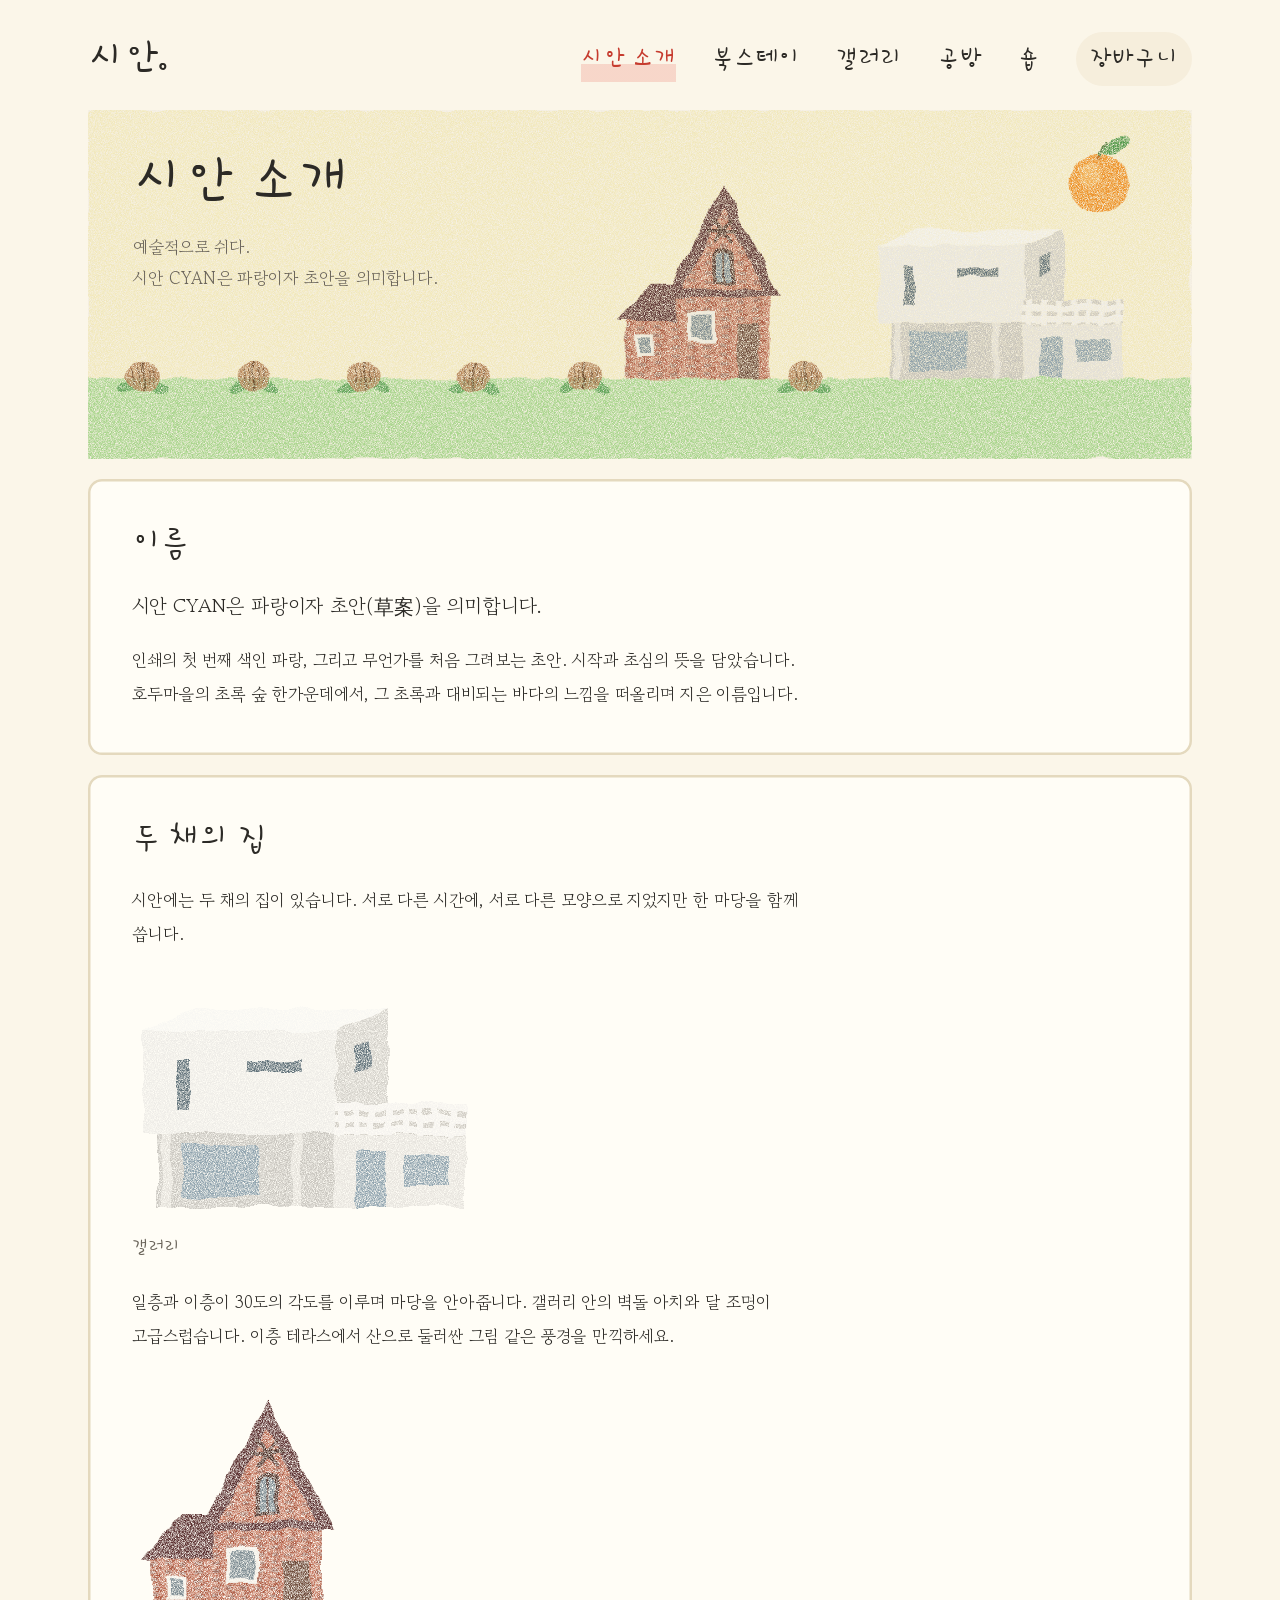
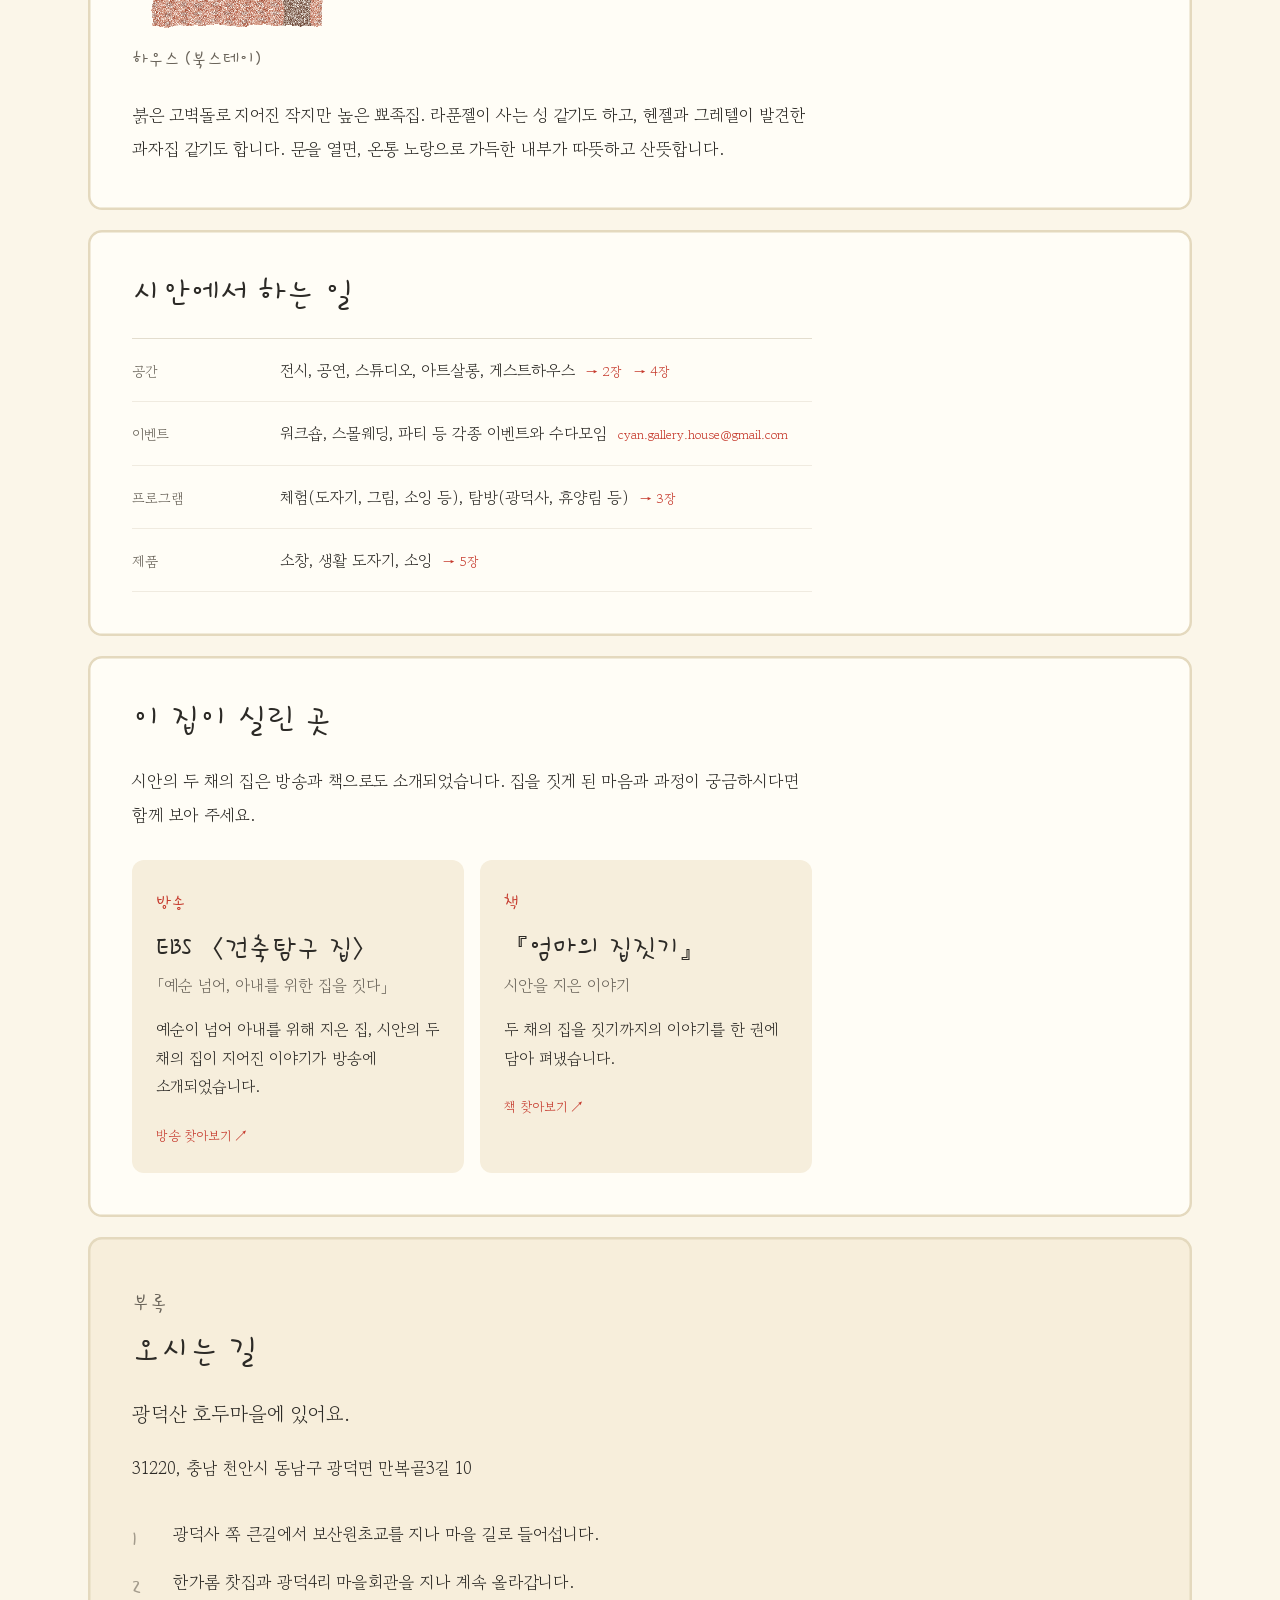
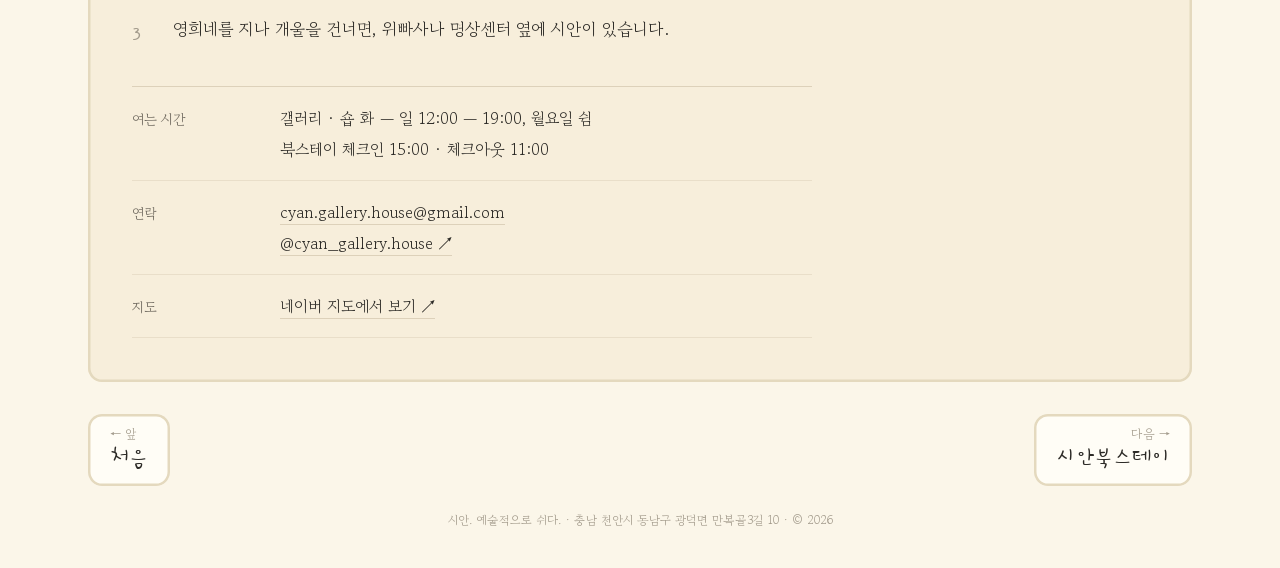
==== commit d4b47d05: "Bring every page into the crayon village style; redraw house and gallery - Shared header on all page" ====
--- a/about.html
+++ b/about.html
@@ -3,13 +3,13 @@
 <head>
 <meta charset="utf-8">
 <meta name="viewport" content="width=device-width, initial-scale=1">
-<title>1장 시안에 대하여 — CYAN</title>
+<title>시안 소개 — 시안.</title>
 <meta name="description" content="시안 CYAN은 파랑이자 초안을 의미합니다. 두 채의 집과 오시는 길.">
 <meta name="theme-color" content="#ECE8DF">
 <link rel="icon" href="assets/img/book/favicon.png" type="image/png">
 
 <meta property="og:type" content="book">
-<meta property="og:title" content="1장 시안에 대하여 — CYAN">
+<meta property="og:title" content="시안 소개 — 시안.">
 <meta property="og:description" content="시안 CYAN은 파랑이자 초안을 의미합니다. 두 채의 집과 오시는 길.">
 <meta property="og:image" content="assets/img/book/drawing.png">
 <meta property="og:locale" content="ko_KR">
@@ -23,43 +23,106 @@
 
 <a class="skip" href="#main">본문으로 건너뛰기</a>
 
-<!-- ───────────────────────── 머리말 (책의 running head) ───────────────────────── -->
-<header class="site-head" id="siteHead">
-  <div class="head-in">
-    <a class="head-title" href="index.html"><img src="assets/img/book/logo-house.svg" alt=""><span>시안.</span></a>
-    <span class="head-chapter">1 · 시안에 대하여</span>
-    <div class="head-side">
-      <a class="head-cart" href="shop.html#cart">장바구니<span class="head-cart-n" data-cart-count hidden>0</span></a>
-      <button class="head-toggle" id="navToggle" type="button" aria-expanded="false" aria-controls="mobileNav">차례</button>
-    </div>
-  </div>
+<div class="sheet">
+
+<!-- ───────────────────────── 머리: 로고 + 메뉴 (모든 페이지 같음) ───────────────────────── -->
+<header class="hp-top" id="siteHead">
+  <a class="hp-logo" href="index.html">시안.</a>
+  <nav class="hp-nav" aria-label="주요 메뉴">
+    <a href="about.html" aria-current="page">시안 소개</a>
+    <a href="stay.html">북스테이</a>
+    <a href="gallery.html">갤러리</a>
+    <a href="workshop.html">공방</a>
+    <a href="shop.html">숍</a>
+    <a class="head-cart" href="shop.html#cart">장바구니<span class="head-cart-n" data-cart-count hidden>0</span></a>
+  </nav>
 </header>
-
-<!-- ───────────────────────── 차례 ───────────────────────── -->
-<nav class="toc-layer mobile-nav" id="mobileNav" aria-label="차례" hidden>
-  <div class="toc-layer-in">
-    <p class="toc-label">차례</p>
-    <ol class="toc">
-      <li><a href="index.html"><span class="toc-no"></span><span class="toc-name">처음</span><span class="toc-page">1</span></a></li>
-      <li><a href="about.html" aria-current="page"><span class="toc-no">1</span><span class="toc-name">시안에 대하여</span><span class="toc-page">9</span></a></li>
-      <li><a href="stay.html"><span class="toc-no">2</span><span class="toc-name">시안북스테이</span><span class="toc-page">21</span></a></li>
-      <li><a href="workshop.html"><span class="toc-no">3</span><span class="toc-name">시안 공방</span><span class="toc-page">37</span></a></li>
-      <li><a href="gallery.html"><span class="toc-no">4</span><span class="toc-name">시안 갤러리</span><span class="toc-page">49</span></a></li>
-      <li><a href="shop.html"><span class="toc-no">5</span><span class="toc-name">시안 숍</span><span class="toc-page">61</span></a></li>
-      <li><a href="about.html#visit"><span class="toc-no"></span><span class="toc-name">부록 · 오시는 길</span><span class="toc-page">75</span></a></li>
-      <li><a href="about.html#press"><span class="toc-no"></span><span class="toc-name">소개된 곳</span><span class="toc-page">19</span></a></li>
-    </ol>
-  </div>
-</nav>
-
-<div class="sheet">
+<!-- /머리 -->
 
 <main id="main">
 
 <header class="opener">
-  <p class="opener-no">제1장</p>
-  <h1 class="opener-title">시안에 대하여</h1>
-  <p class="opener-epigraph">예술적으로 쉬다.</p>
+  <div class="opener-text">
+    <h1 class="opener-title">시안 소개</h1>
+    <!-- ✏️ 첫 문장 -->
+    <p class="opener-epigraph">예술적으로 쉬다.<br>시안 CYAN은 파랑이자 초안을 의미합니다.</p>
+  </div>
+  <svg class="opener-scene" viewBox="0 0 1200 380" role="img" aria-label="귤과 두 채의 집이 있는 그림"><defs><pattern id="brick" width="18" height="10" patternUnits="userSpaceOnUse">
+  <rect width="18" height="10" fill="#B7654B"/>
+  <rect x="0" y="0" width="8" height="4" fill="#C9826A"/><rect x="9" y="0" width="8" height="4" fill="#A9553E"/>
+  <rect x="4" y="5" width="8" height="4" fill="#9E6A5C"/><rect x="13" y="5" width="5" height="4" fill="#C47660"/><rect x="0" y="5" width="3" height="4" fill="#C47660"/>
+</pattern>
+<pattern id="breeze" width="16" height="12" patternUnits="userSpaceOnUse">
+  <rect width="16" height="12" fill="#F5F3EF"/><rect x="3" y="3" width="10" height="5" fill="#CFCBC3"/>
+</pattern>
+  <!-- 크레용/파스텔: 가장자리 번짐 + 알갱이 -->
+  <filter id="pastel" x="-8%" y="-8%" width="116%" height="116%">
+    <feTurbulence type="fractalNoise" baseFrequency=".035" numOctaves="2" seed="4" result="w"/>
+    <feDisplacementMap in="SourceGraphic" in2="w" scale="9" xChannelSelector="R" yChannelSelector="G" result="d"/>
+    <feTurbulence type="fractalNoise" baseFrequency="1.1" numOctaves="2" seed="9" result="g"/>
+    <feColorMatrix in="g" type="matrix" values="0 0 0 0 0 0 0 0 0 0 0 0 0 0 0 0 0 0 -2.2 1.75" result="m"/>
+    <feComposite in="d" in2="m" operator="in" result="t"/>
+    <feGaussianBlur in="t" stdDeviation=".45"/>
+  </filter>
+  <!-- 펠트: 보송한 가장자리 + 얼룩 -->
+  <filter id="felt" x="-8%" y="-8%" width="116%" height="116%">
+    <feTurbulence type="fractalNoise" baseFrequency=".9" numOctaves="3" seed="2" result="w"/>
+    <feDisplacementMap in="SourceGraphic" in2="w" scale="5" xChannelSelector="R" yChannelSelector="G" result="d"/>
+    <feGaussianBlur in="d" stdDeviation=".8" result="b"/>
+    <feTurbulence type="fractalNoise" baseFrequency=".55" numOctaves="3" seed="11" result="g"/>
+    <feColorMatrix in="g" type="matrix" values="0 0 0 0 1 0 0 0 0 1 0 0 0 0 1 0 0 0 .55 -.08" result="spk"/>
+    <feComposite in="spk" in2="b" operator="in" result="spk2"/>
+    <feBlend in="spk2" in2="b" mode="soft-light"/>
+  </filter>
+  <!-- 수채 크레파스: 번진 면 + 진한 가장자리 -->
+  <filter id="water" x="-10%" y="-10%" width="120%" height="120%">
+    <feTurbulence type="fractalNoise" baseFrequency=".02" numOctaves="3" seed="6" result="w"/>
+    <feDisplacementMap in="SourceGraphic" in2="w" scale="12" xChannelSelector="R" yChannelSelector="G" result="d"/>
+    <feTurbulence type="fractalNoise" baseFrequency=".7" numOctaves="2" seed="13" result="g"/>
+    <feColorMatrix in="g" type="matrix" values="0 0 0 0 0 0 0 0 0 0 0 0 0 0 0 0 0 0 -1.3 1.45" result="m"/>
+    <feComposite in="d" in2="m" operator="in" result="t"/>
+    <feGaussianBlur in="t" stdDeviation=".6"/>
+  </filter>
+  <!-- 오려 붙인 종이: 살짝 들쭉날쭉한 가장자리 -->
+  <filter id="cut" x="-5%" y="-5%" width="110%" height="110%">
+    <feTurbulence type="fractalNoise" baseFrequency=".09" numOctaves="2" seed="5" result="w"/>
+    <feDisplacementMap in="SourceGraphic" in2="w" scale="4" xChannelSelector="R" yChannelSelector="G"/>
+  </filter>
+  <!-- 종이 결 -->
+  <filter id="paper">
+    <feTurbulence type="fractalNoise" baseFrequency=".85" numOctaves="3" seed="1" result="n"/>
+    <feColorMatrix in="n" type="matrix" values="0 0 0 0 .4 0 0 0 0 .35 0 0 0 0 .3 0 0 0 .14 0"/>
+  </filter>
+</defs>
+<g filter="url(#pastel)"><rect width="1200" height="380" rx="8" fill="#F7EEC0"/><rect y="292" width="1200" height="88" fill="#A9D98C"/></g><g filter="url(#pastel)"><ellipse cx="45.7" cy="300.4" rx="14.3" ry="5.8500000000000005" fill="#5FA458" transform="rotate(-20 45.7 300.4)"/><ellipse cx="74.3" cy="300.4" rx="14.3" ry="5.8500000000000005" fill="#5FA458" transform="rotate(20 74.3 300.4)"/><ellipse cx="60.0" cy="290" rx="18.2" ry="16.25" fill="#B58256"/><ellipse cx="54.8" cy="284.8" rx="7.800000000000001" ry="5.2" fill="#D2A678" opacity=".7"/><path d="M60.0 274.4 C56.1 284.8 63.9 295.2 60.0 305.6" stroke="#6E4628" stroke-width="2.6" fill="none"/><path d="M49.6 280.9 q2.6 9.1 0 18.2" stroke="#7E5434" stroke-width="1.6900000000000002" fill="none"/><path d="M54.8 280.9 q2.6 9.1 0 18.2" stroke="#7E5434" stroke-width="1.6900000000000002" fill="none"/><path d="M65.2 280.9 q2.6 9.1 0 18.2" stroke="#7E5434" stroke-width="1.6900000000000002" fill="none"/><path d="M70.4 280.9 q2.6 9.1 0 18.2" stroke="#7E5434" stroke-width="1.6900000000000002" fill="none"/><ellipse cx="165.7" cy="300.4" rx="14.3" ry="5.8500000000000005" fill="#5FA458" transform="rotate(-20 165.7 300.4)"/><ellipse cx="194.3" cy="300.4" rx="14.3" ry="5.8500000000000005" fill="#5FA458" transform="rotate(20 194.3 300.4)"/><ellipse cx="180.0" cy="290" rx="18.2" ry="16.25" fill="#B58256"/><ellipse cx="174.8" cy="284.8" rx="7.800000000000001" ry="5.2" fill="#D2A678" opacity=".7"/><path d="M180.0 274.4 C176.1 284.8 183.9 295.2 180.0 305.6" stroke="#6E4628" stroke-width="2.6" fill="none"/><path d="M169.6 280.9 q2.6 9.1 0 18.2" stroke="#7E5434" stroke-width="1.6900000000000002" fill="none"/><path d="M174.8 280.9 q2.6 9.1 0 18.2" stroke="#7E5434" stroke-width="1.6900000000000002" fill="none"/><path d="M185.2 280.9 q2.6 9.1 0 18.2" stroke="#7E5434" stroke-width="1.6900000000000002" fill="none"/><path d="M190.4 280.9 q2.6 9.1 0 18.2" stroke="#7E5434" stroke-width="1.6900000000000002" fill="none"/><ellipse cx="285.7" cy="300.4" rx="14.3" ry="5.8500000000000005" fill="#5FA458" transform="rotate(-20 285.7 300.4)"/><ellipse cx="314.3" cy="300.4" rx="14.3" ry="5.8500000000000005" fill="#5FA458" transform="rotate(20 314.3 300.4)"/><ellipse cx="300.0" cy="290" rx="18.2" ry="16.25" fill="#B58256"/><ellipse cx="294.8" cy="284.8" rx="7.800000000000001" ry="5.2" fill="#D2A678" opacity=".7"/><path d="M300.0 274.4 C296.1 284.8 303.9 295.2 300.0 305.6" stroke="#6E4628" stroke-width="2.6" fill="none"/><path d="M289.6 280.9 q2.6 9.1 0 18.2" stroke="#7E5434" stroke-width="1.6900000000000002" fill="none"/><path d="M294.8 280.9 q2.6 9.1 0 18.2" stroke="#7E5434" stroke-width="1.6900000000000002" fill="none"/><path d="M305.2 280.9 q2.6 9.1 0 18.2" stroke="#7E5434" stroke-width="1.6900000000000002" fill="none"/><path d="M310.4 280.9 q2.6 9.1 0 18.2" stroke="#7E5434" stroke-width="1.6900000000000002" fill="none"/><ellipse cx="405.7" cy="300.4" rx="14.3" ry="5.8500000000000005" fill="#5FA458" transform="rotate(-20 405.7 300.4)"/><ellipse cx="434.3" cy="300.4" rx="14.3" ry="5.8500000000000005" fill="#5FA458" transform="rotate(20 434.3 300.4)"/><ellipse cx="420.0" cy="290" rx="18.2" ry="16.25" fill="#B58256"/><ellipse cx="414.8" cy="284.8" rx="7.800000000000001" ry="5.2" fill="#D2A678" opacity=".7"/><path d="M420.0 274.4 C416.1 284.8 423.9 295.2 420.0 305.6" stroke="#6E4628" stroke-width="2.6" fill="none"/><path d="M409.6 280.9 q2.6 9.1 0 18.2" stroke="#7E5434" stroke-width="1.6900000000000002" fill="none"/><path d="M414.8 280.9 q2.6 9.1 0 18.2" stroke="#7E5434" stroke-width="1.6900000000000002" fill="none"/><path d="M425.2 280.9 q2.6 9.1 0 18.2" stroke="#7E5434" stroke-width="1.6900000000000002" fill="none"/><path d="M430.4 280.9 q2.6 9.1 0 18.2" stroke="#7E5434" stroke-width="1.6900000000000002" fill="none"/><ellipse cx="525.7" cy="300.4" rx="14.3" ry="5.8500000000000005" fill="#5FA458" transform="rotate(-20 525.7 300.4)"/><ellipse cx="554.3" cy="300.4" rx="14.3" ry="5.8500000000000005" fill="#5FA458" transform="rotate(20 554.3 300.4)"/><ellipse cx="540.0" cy="290" rx="18.2" ry="16.25" fill="#B58256"/><ellipse cx="534.8" cy="284.8" rx="7.800000000000001" ry="5.2" fill="#D2A678" opacity=".7"/><path d="M540.0 274.4 C536.1 284.8 543.9 295.2 540.0 305.6" stroke="#6E4628" stroke-width="2.6" fill="none"/><path d="M529.6 280.9 q2.6 9.1 0 18.2" stroke="#7E5434" stroke-width="1.6900000000000002" fill="none"/><path d="M534.8 280.9 q2.6 9.1 0 18.2" stroke="#7E5434" stroke-width="1.6900000000000002" fill="none"/><path d="M545.2 280.9 q2.6 9.1 0 18.2" stroke="#7E5434" stroke-width="1.6900000000000002" fill="none"/><path d="M550.4 280.9 q2.6 9.1 0 18.2" stroke="#7E5434" stroke-width="1.6900000000000002" fill="none"/><ellipse cx="765.7" cy="300.4" rx="14.3" ry="5.8500000000000005" fill="#5FA458" transform="rotate(-20 765.7 300.4)"/><ellipse cx="794.3" cy="300.4" rx="14.3" ry="5.8500000000000005" fill="#5FA458" transform="rotate(20 794.3 300.4)"/><ellipse cx="780.0" cy="290" rx="18.2" ry="16.25" fill="#B58256"/><ellipse cx="774.8" cy="284.8" rx="7.800000000000001" ry="5.2" fill="#D2A678" opacity=".7"/><path d="M780.0 274.4 C776.1 284.8 783.9 295.2 780.0 305.6" stroke="#6E4628" stroke-width="2.6" fill="none"/><path d="M769.6 280.9 q2.6 9.1 0 18.2" stroke="#7E5434" stroke-width="1.6900000000000002" fill="none"/><path d="M774.8 280.9 q2.6 9.1 0 18.2" stroke="#7E5434" stroke-width="1.6900000000000002" fill="none"/><path d="M785.2 280.9 q2.6 9.1 0 18.2" stroke="#7E5434" stroke-width="1.6900000000000002" fill="none"/><path d="M790.4 280.9 q2.6 9.1 0 18.2" stroke="#7E5434" stroke-width="1.6900000000000002" fill="none"/></g><g class="art" filter="url(#pastel)"><g>
+ <rect x="583.84" y="226.48000000000002" width="59.28" height="65.52" fill="url(#brick)"/>
+ <polygon points="574.48,229.6 611.92,189.04 643.12,189.04 643.12,229.6" fill="#5B3330"/>
+ <rect x="596.32" y="245.2" width="20.28" height="23.400000000000002" fill="#F2EEE6"/><rect x="599.44" y="248.32" width="14.040000000000001" height="17.16" fill="#7D8B92"/>
+ <rect x="640" y="195.28" width="101.4" height="96.72" fill="url(#brick)"/>
+ <polygon points="627.52,203.07999999999998 690.7,82.95999999999998 753.88,203.07999999999998" fill="#5B3330"/>
+ <polygon points="646.24,195.28 690.7,107.91999999999999 735.16,195.28" fill="url(#brick)"/>
+ <path d="M675.88 131.32 L705.52 131.32 M682.12 120.4 L699.28 142.24 M699.28 120.4 L682.12 142.24" stroke="#4A2C24" stroke-width="3.9000000000000004" stroke-linecap="round"/>
+ <path d="M679.0 189.04 v-28.080000000000002 a11.700000000000001 11.700000000000001 0 0 1 23.400000000000002 0 v28.080000000000002z" fill="#4A2C24"/>
+ <path d="M682.9 185.92000000000002 v-24.18 a7.800000000000001 7.800000000000001 0 0 1 15.600000000000001 0 v24.18z" fill="#7D8B92"/>
+ <rect x="689.92" y="154.72" width="1.9500000000000002" height="31.200000000000003" fill="#4A2C24"/>
+ <rect x="652.48" y="218.68" width="29.64" height="34.32" fill="#F2EEE6"/><rect x="656.38" y="222.57999999999998" width="21.84" height="26.52" fill="#7D8B92"/>
+ <rect x="705.52" y="232.72" width="24.96" height="59.28" fill="#6E4B3A"/>
+</g></g><g class="art" filter="url(#pastel)"><g>
+ <rect x="873.12" y="231.32" width="144.32" height="60.68" fill="#C9C6BF"/>
+ <rect x="892.8" y="241.16" width="63.959999999999994" height="42.64" fill="#8FA3AE"/>
+ <rect x="876.4" y="231.32" width="7.38" height="60.68" fill="#E4E1DA"/>
+ <rect x="983.0" y="231.32" width="7.38" height="60.68" fill="#E4E1DA"/>
+ <polygon points="860,147.68 902.64,129.64000000000001 1061.72,129.64000000000001 1019.0799999999999,147.68" fill="#F8F7F3"/>
+ <rect x="860" y="147.68" width="159.07999999999998" height="83.64" fill="#EEECE7"/>
+ <polygon points="1019.0799999999999,147.68 1061.72,129.64000000000001 1061.72,213.28 1019.0799999999999,231.32" fill="#D4D1CA"/>
+ <rect x="945.28" y="172.28" width="45.919999999999995" height="9.02" fill="#5F6F78"/>
+ <rect x="887.88" y="169.0" width="11.479999999999999" height="42.64" fill="#5F6F78"/>
+ <polygon points="1033.84,160.8 1046.96,155.06 1046.96,177.2 1033.84,182.94" fill="#5F6F78"/>
+ <rect x="1017.44" y="232.96" width="108.24" height="59.04" fill="#E7E4DE"/>
+ <rect x="1035.48" y="246.08" width="24.599999999999998" height="45.919999999999995" fill="#8FA3AE"/>
+ <rect x="1074.84" y="249.36" width="37.72" height="24.599999999999998" fill="#8FA3AE"/>
+ <rect x="1017.44" y="206.72" width="108.24" height="26.24" fill="url(#breeze)"/>
+</g></g><g class="art" filter="url(#pastel)"><circle cx="1100" cy="80" r="32.4" fill="#F39124"/><circle cx="1091.0" cy="71.0" r="12.6" fill="#F8B556" opacity=".75"/><path d="M1100 49.4 q1.8 -9.0 5.4 -12.6" stroke="#4E7A3A" stroke-width="3.6" fill="none" stroke-linecap="round"/><ellipse cx="1118.0" cy="38.6" rx="16.2" ry="7.2" fill="#4E9A4A" transform="rotate(-24 1118.0 38.6)"/><circle cx="1100" cy="53.0" r="2.7" fill="#C96F12"/></g><rect width="1200" height="380" rx="8" filter="url(#paper)" pointer-events="none"/></svg>
 </header>
 
 <!-- ✏️ 1장 본문 -->
@@ -78,16 +141,138 @@
   </div>
 
   <figure class="plate">
-    <img src="assets/img/book/gallery.png" alt="네모난 2층 건물과 테라스 난간이 그려진 GALLERY 펜 드로잉" width="676" height="476" loading="lazy">
-    <figcaption><span>그림 1</span> 갤러리</figcaption>
+    <svg class="plate-art" viewBox="0 0 340 232" role="img" aria-label="하얀 네모 위층이 비스듬히 올라앉은 갤러리 그림"><defs><pattern id="brick" width="18" height="10" patternUnits="userSpaceOnUse">
+  <rect width="18" height="10" fill="#B7654B"/>
+  <rect x="0" y="0" width="8" height="4" fill="#C9826A"/><rect x="9" y="0" width="8" height="4" fill="#A9553E"/>
+  <rect x="4" y="5" width="8" height="4" fill="#9E6A5C"/><rect x="13" y="5" width="5" height="4" fill="#C47660"/><rect x="0" y="5" width="3" height="4" fill="#C47660"/>
+</pattern>
+<pattern id="breeze" width="16" height="12" patternUnits="userSpaceOnUse">
+  <rect width="16" height="12" fill="#F5F3EF"/><rect x="3" y="3" width="10" height="5" fill="#CFCBC3"/>
+</pattern>
+  <!-- 크레용/파스텔: 가장자리 번짐 + 알갱이 -->
+  <filter id="pastel" x="-8%" y="-8%" width="116%" height="116%">
+    <feTurbulence type="fractalNoise" baseFrequency=".035" numOctaves="2" seed="4" result="w"/>
+    <feDisplacementMap in="SourceGraphic" in2="w" scale="9" xChannelSelector="R" yChannelSelector="G" result="d"/>
+    <feTurbulence type="fractalNoise" baseFrequency="1.1" numOctaves="2" seed="9" result="g"/>
+    <feColorMatrix in="g" type="matrix" values="0 0 0 0 0 0 0 0 0 0 0 0 0 0 0 0 0 0 -2.2 1.75" result="m"/>
+    <feComposite in="d" in2="m" operator="in" result="t"/>
+    <feGaussianBlur in="t" stdDeviation=".45"/>
+  </filter>
+  <!-- 펠트: 보송한 가장자리 + 얼룩 -->
+  <filter id="felt" x="-8%" y="-8%" width="116%" height="116%">
+    <feTurbulence type="fractalNoise" baseFrequency=".9" numOctaves="3" seed="2" result="w"/>
+    <feDisplacementMap in="SourceGraphic" in2="w" scale="5" xChannelSelector="R" yChannelSelector="G" result="d"/>
+    <feGaussianBlur in="d" stdDeviation=".8" result="b"/>
+    <feTurbulence type="fractalNoise" baseFrequency=".55" numOctaves="3" seed="11" result="g"/>
+    <feColorMatrix in="g" type="matrix" values="0 0 0 0 1 0 0 0 0 1 0 0 0 0 1 0 0 0 .55 -.08" result="spk"/>
+    <feComposite in="spk" in2="b" operator="in" result="spk2"/>
+    <feBlend in="spk2" in2="b" mode="soft-light"/>
+  </filter>
+  <!-- 수채 크레파스: 번진 면 + 진한 가장자리 -->
+  <filter id="water" x="-10%" y="-10%" width="120%" height="120%">
+    <feTurbulence type="fractalNoise" baseFrequency=".02" numOctaves="3" seed="6" result="w"/>
+    <feDisplacementMap in="SourceGraphic" in2="w" scale="12" xChannelSelector="R" yChannelSelector="G" result="d"/>
+    <feTurbulence type="fractalNoise" baseFrequency=".7" numOctaves="2" seed="13" result="g"/>
+    <feColorMatrix in="g" type="matrix" values="0 0 0 0 0 0 0 0 0 0 0 0 0 0 0 0 0 0 -1.3 1.45" result="m"/>
+    <feComposite in="d" in2="m" operator="in" result="t"/>
+    <feGaussianBlur in="t" stdDeviation=".6"/>
+  </filter>
+  <!-- 오려 붙인 종이: 살짝 들쭉날쭉한 가장자리 -->
+  <filter id="cut" x="-5%" y="-5%" width="110%" height="110%">
+    <feTurbulence type="fractalNoise" baseFrequency=".09" numOctaves="2" seed="5" result="w"/>
+    <feDisplacementMap in="SourceGraphic" in2="w" scale="4" xChannelSelector="R" yChannelSelector="G"/>
+  </filter>
+  <!-- 종이 결 -->
+  <filter id="paper">
+    <feTurbulence type="fractalNoise" baseFrequency=".85" numOctaves="3" seed="1" result="n"/>
+    <feColorMatrix in="n" type="matrix" values="0 0 0 0 .4 0 0 0 0 .35 0 0 0 0 .3 0 0 0 .14 0"/>
+  </filter>
+</defs>
+<g filter="url(#pastel)"><g>
+ <rect x="26.0" y="146.0" width="176.0" height="74.0" fill="#C9C6BF"/>
+ <rect x="50.0" y="158.0" width="78.0" height="52.0" fill="#8FA3AE"/>
+ <rect x="30.0" y="146.0" width="9.0" height="74.0" fill="#E4E1DA"/>
+ <rect x="160.0" y="146.0" width="9.0" height="74.0" fill="#E4E1DA"/>
+ <polygon points="10,44.0 62.0,22.0 256.0,22.0 204.0,44.0" fill="#F8F7F3"/>
+ <rect x="10" y="44.0" width="194.0" height="102.0" fill="#EEECE7"/>
+ <polygon points="204.0,44.0 256.0,22.0 256.0,124.0 204.0,146.0" fill="#D4D1CA"/>
+ <rect x="114.0" y="74.0" width="56.0" height="11.0" fill="#5F6F78"/>
+ <rect x="44.0" y="70.0" width="14.0" height="52.0" fill="#5F6F78"/>
+ <polygon points="222.0,60.0 238.0,53.0 238.0,80.0 222.0,87.0" fill="#5F6F78"/>
+ <rect x="202.0" y="148.0" width="132.0" height="72.0" fill="#E7E4DE"/>
+ <rect x="224.0" y="164.0" width="30.0" height="56.0" fill="#8FA3AE"/>
+ <rect x="272.0" y="168.0" width="46.0" height="30.0" fill="#8FA3AE"/>
+ <rect x="202.0" y="116.0" width="132.0" height="32.0" fill="url(#breeze)"/>
+</g></g></svg>
+    <figcaption>갤러리</figcaption>
   </figure>
   <div class="prose">
     <p>일층과 이층이 30도의 각도를 이루며 마당을 안아줍니다. 갤러리 안의 벽돌 아치와 달 조명이 고급스럽습니다. 이층 테라스에서 산으로 둘러싼 그림 같은 풍경을 만끽하세요.</p>
   </div>
 
   <figure class="plate plate--small">
-    <img src="assets/img/book/house.png" alt="뾰족 지붕에 아치 창이 있는 HOUSE 펜 드로잉" width="371" height="421" loading="lazy">
-    <figcaption><span>그림 2</span> 하우스</figcaption>
+    <svg class="plate-art" viewBox="0 0 250 290" role="img" aria-label="붉은 벽돌 뾰족집 그림"><defs><pattern id="brick" width="18" height="10" patternUnits="userSpaceOnUse">
+  <rect width="18" height="10" fill="#B7654B"/>
+  <rect x="0" y="0" width="8" height="4" fill="#C9826A"/><rect x="9" y="0" width="8" height="4" fill="#A9553E"/>
+  <rect x="4" y="5" width="8" height="4" fill="#9E6A5C"/><rect x="13" y="5" width="5" height="4" fill="#C47660"/><rect x="0" y="5" width="3" height="4" fill="#C47660"/>
+</pattern>
+<pattern id="breeze" width="16" height="12" patternUnits="userSpaceOnUse">
+  <rect width="16" height="12" fill="#F5F3EF"/><rect x="3" y="3" width="10" height="5" fill="#CFCBC3"/>
+</pattern>
+  <!-- 크레용/파스텔: 가장자리 번짐 + 알갱이 -->
+  <filter id="pastel" x="-8%" y="-8%" width="116%" height="116%">
+    <feTurbulence type="fractalNoise" baseFrequency=".035" numOctaves="2" seed="4" result="w"/>
+    <feDisplacementMap in="SourceGraphic" in2="w" scale="9" xChannelSelector="R" yChannelSelector="G" result="d"/>
+    <feTurbulence type="fractalNoise" baseFrequency="1.1" numOctaves="2" seed="9" result="g"/>
+    <feColorMatrix in="g" type="matrix" values="0 0 0 0 0 0 0 0 0 0 0 0 0 0 0 0 0 0 -2.2 1.75" result="m"/>
+    <feComposite in="d" in2="m" operator="in" result="t"/>
+    <feGaussianBlur in="t" stdDeviation=".45"/>
+  </filter>
+  <!-- 펠트: 보송한 가장자리 + 얼룩 -->
+  <filter id="felt" x="-8%" y="-8%" width="116%" height="116%">
+    <feTurbulence type="fractalNoise" baseFrequency=".9" numOctaves="3" seed="2" result="w"/>
+    <feDisplacementMap in="SourceGraphic" in2="w" scale="5" xChannelSelector="R" yChannelSelector="G" result="d"/>
+    <feGaussianBlur in="d" stdDeviation=".8" result="b"/>
+    <feTurbulence type="fractalNoise" baseFrequency=".55" numOctaves="3" seed="11" result="g"/>
+    <feColorMatrix in="g" type="matrix" values="0 0 0 0 1 0 0 0 0 1 0 0 0 0 1 0 0 0 .55 -.08" result="spk"/>
+    <feComposite in="spk" in2="b" operator="in" result="spk2"/>
+    <feBlend in="spk2" in2="b" mode="soft-light"/>
+  </filter>
+  <!-- 수채 크레파스: 번진 면 + 진한 가장자리 -->
+  <filter id="water" x="-10%" y="-10%" width="120%" height="120%">
+    <feTurbulence type="fractalNoise" baseFrequency=".02" numOctaves="3" seed="6" result="w"/>
+    <feDisplacementMap in="SourceGraphic" in2="w" scale="12" xChannelSelector="R" yChannelSelector="G" result="d"/>
+    <feTurbulence type="fractalNoise" baseFrequency=".7" numOctaves="2" seed="13" result="g"/>
+    <feColorMatrix in="g" type="matrix" values="0 0 0 0 0 0 0 0 0 0 0 0 0 0 0 0 0 0 -1.3 1.45" result="m"/>
+    <feComposite in="d" in2="m" operator="in" result="t"/>
+    <feGaussianBlur in="t" stdDeviation=".6"/>
+  </filter>
+  <!-- 오려 붙인 종이: 살짝 들쭉날쭉한 가장자리 -->
+  <filter id="cut" x="-5%" y="-5%" width="110%" height="110%">
+    <feTurbulence type="fractalNoise" baseFrequency=".09" numOctaves="2" seed="5" result="w"/>
+    <feDisplacementMap in="SourceGraphic" in2="w" scale="4" xChannelSelector="R" yChannelSelector="G"/>
+  </filter>
+  <!-- 종이 결 -->
+  <filter id="paper">
+    <feTurbulence type="fractalNoise" baseFrequency=".85" numOctaves="3" seed="1" result="n"/>
+    <feColorMatrix in="n" type="matrix" values="0 0 0 0 .4 0 0 0 0 .35 0 0 0 0 .3 0 0 0 .14 0"/>
+  </filter>
+</defs>
+<g filter="url(#pastel)"><g>
+ <rect x="24.0" y="198.0" width="76.0" height="84.0" fill="url(#brick)"/>
+ <polygon points="12.0,202.0 60.0,150.0 100.0,150.0 100.0,202.0" fill="#5B3330"/>
+ <rect x="40.0" y="222.0" width="26.0" height="30.0" fill="#F2EEE6"/><rect x="44.0" y="226.0" width="18.0" height="22.0" fill="#7D8B92"/>
+ <rect x="96" y="158.0" width="130.0" height="124.0" fill="url(#brick)"/>
+ <polygon points="80.0,168.0 161.0,14.0 242.0,168.0" fill="#5B3330"/>
+ <polygon points="104.0,158.0 161.0,46.0 218.0,158.0" fill="url(#brick)"/>
+ <path d="M142.0 76.0 L180.0 76.0 M150.0 62.0 L172.0 90.0 M172.0 62.0 L150.0 90.0" stroke="#4A2C24" stroke-width="5.0" stroke-linecap="round"/>
+ <path d="M146.0 150.0 v-36.0 a15.0 15.0 0 0 1 30.0 0 v36.0z" fill="#4A2C24"/>
+ <path d="M151.0 146.0 v-31.0 a10.0 10.0 0 0 1 20.0 0 v31.0z" fill="#7D8B92"/>
+ <rect x="160.0" y="106.0" width="2.5" height="40.0" fill="#4A2C24"/>
+ <rect x="112.0" y="188.0" width="38.0" height="44.0" fill="#F2EEE6"/><rect x="117.0" y="193.0" width="28.0" height="34.0" fill="#7D8B92"/>
+ <rect x="180.0" y="206.0" width="32.0" height="76.0" fill="#6E4B3A"/>
+</g></g></svg>
+    <figcaption>하우스 (북스테이)</figcaption>
   </figure>
   <div class="prose">
     <p>붉은 고벽돌로 지어진 작지만 높은 뾰족집. 라푼젤이 사는 성 같기도 하고, 헨젤과 그레텔이 발견한 과자집 같기도 합니다. 문을 열면, 온통 노랑으로 가득한 내부가 따뜻하고 산뜻합니다.</p>
@@ -151,14 +336,13 @@
 
 </main>
 
-<!-- ───────────────────────── 장의 끝 · 다음 장 ───────────────────────── -->
+<!-- ───────────────────────── 앞 · 뒤 페이지 ───────────────────────── -->
 <footer class="site-foot">
-  <nav class="turn" aria-label="앞뒤 장">
-    <a class="turn-prev" href="index.html"><small>앞 장</small>처음</a>
-    <a class="turn-next" href="stay.html"><small>다음 장</small>2장 시안북스테이</a>
+  <nav class="turn" aria-label="앞뒤 페이지">
+    <a class="turn-prev" href="index.html"><small>앞</small>처음</a>
+    <a class="turn-next" href="stay.html"><small>다음</small>시안북스테이</a>
   </nav>
-  <p class="folio">— 9 —</p>
-  <p class="foot-copy">CYAN · 예술적으로 쉬다. · © <span id="year">2026</span></p>
+  <p class="foot-copy">시안. 예술적으로 쉬다. · 충남 천안시 동남구 광덕면 만복골3길 10 · © <span id="year">2026</span></p>
 </footer>
 
 </div><!-- /.sheet -->
--- a/assets/css/style.css
+++ b/assets/css/style.css
@@ -1,29 +1,30 @@
 /* ============================================================
    CYAN — 예술적으로 쉬다.
    ------------------------------------------------------------
-   한 권의 책처럼: 책상 위에 펼친 종이 한 장, 명조 본문과 손글씨 제목, 넉넉한 여백.
-   그림은 HOUSE · GALLERY 펜 드로잉 하나만 씁니다 (assets/img/book/).
+   크레용 마을: 크림색 종이 위 크레용 그림, 손글씨 제목, 둥근 카드.
+   그림은 각 페이지 안의 SVG 로 그리고, 크레용 질감은 SVG 필터(#pastel)로 냅니다.
    색과 크기는 :root 의 토큰만 고치면 전체에 반영됩니다.
    ============================================================ */
 
 :root{
-  --desk:   #E9E5DC;   /* 책 바깥 (책상) */
-  --paper:  #FBF9F4;   /* 종이 */
-  --tint:   #F2EEE5;   /* 한 톤 낮은 종이 */
-  --ink:    #1E1E1C;   /* 글자 */
-  --ink-2:  #55534E;   /* 보조 글자 */
-  --ink-3:  #96928A;   /* 흐린 글자 */
-  --rule:   rgba(30,30,28,.16);
-  --rule-2: rgba(30,30,28,.08);
-  --blue:   #2B4D8F;   /* 시안 — 링크에만 아주 조금 */
-
-  --serif: "Gowun Batang", "Noto Serif KR", serif;   /* 본문 — 책 명조 */
+  --desk:   #FBF6E9;   /* 바탕 (크림 종이) */
+  --paper:  #FFFDF6;   /* 카드 */
+  --tint:   #F6EEDC;   /* 입력 칸 · 옅은 면 */
+  --line:   #E4D9BE;   /* 카드 테두리 */
+  --ink:    #2C2A26;   /* 글자 */
+  --ink-2:  #6A645A;   /* 보조 글자 */
+  --ink-3:  #A39B8C;   /* 흐린 글자 */
+  --rule:   rgba(140,118,80,.24);
+  --rule-2: rgba(140,118,80,.13);
+  --accent: #E5483A;   /* 귤 · 지붕 빨강 */
+  --blue:   #C63B2E;   /* 링크 · 강조 (진한 빨강) */
+
+  --serif: "Gowun Batang", "Noto Serif KR", serif;   /* 본문 */
   --pen:   "Hi Melody", "Gowun Batang", cursive;      /* 제목 · 숫자 — 연필 손글씨 */
   --latin: var(--pen);
 
-  --sheet: 860px;                    /* 종이 폭 */
-  --pad: clamp(22px, 8vw, 96px);     /* 종이 안쪽 여백 */
-  --measure: 34em;                   /* 한 줄 길이 */
+  --pad: clamp(20px, 4vw, 44px);     /* 카드 안쪽 여백 */
+  --measure: 40em;                   /* 한 줄 길이 */
   --ease: cubic-bezier(.22,.61,.36,1);
 
   color-scheme: light;
@@ -48,16 +49,17 @@
 img{ max-width:100%; display:block; }
 a{ color:inherit; text-decoration:none; }
 h1,h2,h3{ margin:0; font-family:var(--pen); font-weight:400; line-height:1.3; }
-.toc-name, .turn a{ font-family:var(--pen); }
-.toc-name small, .turn a small{ font-family:var(--serif); }
+.turn a{ font-family:var(--pen); }
+.turn a small{ font-family:var(--serif); }
 p{ margin:0; }
 ul,ol,dl,dd{ margin:0; padding:0; list-style:none; }
 button, input, textarea{ font-family:inherit; }
 
+.sr{ position:absolute; width:1px; height:1px; overflow:hidden; clip:rect(0 0 0 0); white-space:nowrap; }
 .skip{ position:absolute; left:-9999px; top:0; z-index:300; background:var(--ink); color:var(--paper); padding:10px 16px; font-size:14px; }
 .skip:focus{ left:12px; top:12px; }
-::selection{ background:#D9E2F1; }
-:focus-visible{ outline:1.5px solid var(--ink); outline-offset:4px; }
+::selection{ background:#FBE3DA; }
+:focus-visible{ outline:2px solid var(--accent); outline-offset:3px; border-radius:6px; }
 
 .link{ border-bottom:1px solid var(--rule); transition:border-color .2s, color .2s; }
 .link:hover{ color:var(--blue); border-bottom-color:var(--blue); }
@@ -66,205 +68,124 @@
 
 /* ── 종이 ─────────────────────────────────────────────────── */
 
-.sheet{
-  position:relative;
-  max-width:var(--sheet); margin:0 auto;
-  background:var(--paper);
-  box-shadow:0 0 0 1px rgba(30,30,28,.04), 0 30px 60px -30px rgba(30,30,28,.25);
-  min-height:100vh;
-}
-
-/* ── 머리말 (running head) ────────────────────────────────── */
-
-.site-head{
-  position:sticky; top:0; z-index:100;
-  max-width:var(--sheet); margin:0 auto;
-  background:rgba(251,249,244,.94);
-  backdrop-filter:blur(8px); -webkit-backdrop-filter:blur(8px);
-  border-bottom:1px solid transparent;
-  transition:border-color .3s;
-}
-.site-head.is-stuck{ border-bottom-color:var(--rule-2); }
-.head-in{
-  display:grid; grid-template-columns:1fr auto 1fr; align-items:center; gap:12px;
-  height:58px; padding:0 var(--pad);
-  font-size:13px; color:var(--ink-2);
-}
-.head-title{ display:inline-flex; align-items:center; gap:8px; justify-self:start; color:var(--ink); }
-.head-title img{ width:24px; height:auto; }
-.head-title span{ font-family:var(--pen); font-size:25px; line-height:1; }
-.head-chapter{ font-size:12.5px; color:var(--ink-3); letter-spacing:.02em; white-space:nowrap; overflow:hidden; text-overflow:ellipsis; }
-.head-side{ justify-self:end; display:flex; align-items:center; gap:18px; }
-.head-cart, .head-toggle{
-  background:none; border:0; padding:6px 0; cursor:pointer;
-  font-size:13px; color:var(--ink-2); letter-spacing:.02em;
-  border-bottom:1px solid transparent; transition:color .2s, border-color .2s;
-}
-.head-cart:hover, .head-toggle:hover{ color:var(--ink); border-bottom-color:var(--ink); }
-.head-cart-n{ margin-left:4px; font-family:var(--latin); font-size:18px; color:var(--blue); }
-.head-cart-n::before{ content:"("; } .head-cart-n::after{ content:")"; }
-.head-cart-n[hidden]{ display:none; }
-.head-toggle[aria-expanded="true"]{ color:var(--ink); }
-
-/* ── 차례 (펼침) ──────────────────────────────────────────── */
-
-.toc-layer{
-  position:fixed; inset:0; z-index:99;
-  background:rgba(233,229,220,.6);
-  backdrop-filter:blur(3px); -webkit-backdrop-filter:blur(3px);
-  opacity:0; pointer-events:none; transition:opacity .35s var(--ease);
-  overflow-y:auto;
-}
-.toc-layer.is-open{ opacity:1; pointer-events:auto; }
-.toc-layer-in{
-  max-width:var(--sheet); min-height:100%; margin:0 auto;
-  background:var(--paper);
-  padding:120px var(--pad) 80px;
-  transform:translateY(-10px); transition:transform .45s var(--ease);
-}
-.toc-layer.is-open .toc-layer-in{ transform:none; }
-.toc-label, .part-label{
-  text-align:center; font-size:15px; letter-spacing:.2em; padding-left:.2em; color:var(--ink-2);
-  margin-bottom:48px;
-}
-
-.toc{ max-width:30em; margin:0 auto; }
-.toc li + li{ margin-top:4px; }
-.toc a{
-  display:grid; grid-template-columns:2.2em minmax(0,1fr) auto; align-items:baseline;
-  padding:10px 0;
-  /* 점선 줄 (leader) */
-  background:radial-gradient(circle, var(--ink-3) .7px, transparent 1px) 0 calc(100% - 1.15em)/7px 7px repeat-x;
-  transition:color .2s;
-}
-.toc a:hover{ color:var(--blue); }
-.toc-no{ align-self:stretch; background:var(--paper); font-family:var(--latin); font-size:25px; line-height:1.6; color:var(--ink-3); }
-.toc-name{ justify-self:start; padding-right:.6em; background:var(--paper); font-size:21px; line-height:1.5; }
-.toc-name small{ display:block; font-size:13px; color:var(--ink-3); line-height:1.6; }
-.toc-page{ padding-left:.6em; background:var(--paper); font-family:var(--latin); font-size:22px; color:var(--ink-2); }
-.toc a[aria-current="page"] .toc-name{ color:var(--blue); }
+.sheet{ max-width:1180px; margin:0 auto; padding:clamp(18px,3vw,32px) clamp(14px,3vw,40px) 0; min-height:100vh; }
+
+.part-label{ font-family:var(--pen); font-size:22px; color:var(--ink-2); margin-bottom:6px; }
 
 @keyframes ink{ from{ opacity:0; filter:blur(3px); } to{ opacity:1; filter:none; } }
 @keyframes rise{ from{ opacity:0; transform:translateY(10px); } to{ opacity:1; transform:none; } }
 
-/* ── 홈 (스케치 그대로: 로고 · 큰 틀 · 방명록) ─────────────── */
-
-.home .head-chapter, .home .head-side{ visibility:hidden; }
-.home .site-head{ background:var(--paper); backdrop-filter:none; -webkit-backdrop-filter:none; position:relative; }
-.home .head-in{ height:84px; }
-.home .head-title img{ width:30px; }
-.home .head-title span{ font-size:32px; }
-.home-main{ padding:8px var(--pad) clamp(48px,8vw,88px); }
-
-.home-frame{
-  display:grid; grid-template-columns:minmax(150px,30%) minmax(0,1fr);
-  aspect-ratio:16/11;
-  border:1.5px solid var(--ink); border-radius:3px 7px 4px 9px / 8px 3px 7px 4px;
-  padding:clamp(18px,3vw,32px);
-  animation:rise 1s var(--ease) both;
-}
-.home-menu{ display:flex; flex-direction:column; justify-content:center; gap:clamp(10px,2vw,18px); }
-.home-menu a{ display:flex; align-items:center; gap:12px; width:fit-content; transition:color .2s, transform .3s var(--ease); }
-.home-menu span{ font-family:var(--pen); font-size:clamp(22px,2.8vw,28px); line-height:1.2; }
-.home-menu img{ height:26px; width:auto; max-width:48px; object-fit:contain; }
-.home-menu a:hover{ color:var(--blue); transform:translateX(4px); }
-
-.village{ position:relative; }
-.village-river{ position:absolute; left:2%; top:26%; height:66%; width:auto; opacity:.9; }
-.village-spot{ position:absolute; display:flex; flex-direction:column; align-items:center; }
-.village-spot img{ width:100%; height:auto; transition:transform .4s var(--ease); }
-.village-spot span{
-  margin-top:6px; font-family:var(--pen); font-size:18px; line-height:1; white-space:nowrap; color:var(--blue);
-  opacity:0; transform:translateY(-4px); transition:opacity .3s, transform .3s var(--ease);
-}
-.village-spot:hover img, .village-spot:focus-visible img{ transform:translateY(-5px) rotate(-2deg); }
-.village-spot:hover span, .village-spot:focus-visible span{ opacity:1; transform:none; }
-.village-house{ left:34%; top:8%; width:13%; }
-.village-gallery{ left:52%; top:32%; width:26%; }
-.village-bike{ left:58%; top:70%; width:14%; }
-
-.home-guest{
-  display:grid; grid-template-columns:minmax(0,1fr) 34%; gap:clamp(18px,3vw,32px); align-items:start;
-  margin-top:clamp(18px,3vw,28px);
-  border:1.5px solid var(--ink); border-radius:6px 3px 8px 4px / 3px 8px 4px 7px;
-  padding:clamp(18px,3vw,32px);
-  animation:rise 1s var(--ease) .15s both;
-}
-.guest-title{ font-size:30px; margin-bottom:14px; }
-.guest-list li{ padding:12px 0; border-bottom:1px solid var(--rule-2); }
-.guest-list li:first-child{ padding-top:0; }
-.guest-text{ font-size:15.5px; line-height:1.8; }
-.guest-by{ font-size:12.5px; color:var(--ink-3); }
-.guest-empty{ font-size:15px; color:var(--ink-2); border-bottom:0 !important; }
-.guest-write{ margin-top:16px; }
-.guest-write summary{
-  display:inline-block; cursor:pointer; list-style:none;
-  font-family:var(--pen); font-size:22px; border-bottom:1px solid var(--ink);
-}
-.guest-write summary::-webkit-details-marker{ display:none; }
-.guest-write summary::after{ content:" ✎"; font-size:.8em; }
-.guest-write[open] summary{ margin-bottom:16px; }
-.guest-write form{ display:grid; gap:16px; max-width:28em; }
-.guest-write .btn{ justify-self:start; min-height:40px; padding:0 22px; font-size:14px; }
-.guest-thanks{ font-size:15px; color:var(--ink-2); }
-
-.season{ margin:0; }
-.season-photo{
-  position:relative; aspect-ratio:1/1; overflow:hidden;
-  border:1.5px solid var(--ink); border-radius:2px 5px 3px 6px;
-  display:grid; place-items:center; text-align:center; background:var(--tint);
-}
-.season-photo img{ position:absolute; inset:0; width:100%; height:100%; object-fit:cover; }
-.season-photo span{ font-family:var(--pen); font-size:26px; line-height:1.3; }
-.season-photo small{ display:block; font-family:var(--serif); font-size:12px; color:var(--ink-3); }
-.season figcaption{ margin-top:8px; text-align:center; font-size:13px; color:var(--ink-2); }
-
-@media (max-width:700px){
-  .home-frame{ grid-template-columns:1fr; aspect-ratio:auto; gap:18px; }
-  .home-menu{ display:grid; grid-template-columns:1fr 1fr; gap:12px 16px; }
-  .village{ aspect-ratio:4/3; }
-  .village-spot span{ opacity:1; transform:none; font-size:15px; }
-  .home-guest{ grid-template-columns:1fr; }
-  .season{ max-width:300px; width:100%; justify-self:center; }
+/* ── 홈: 크레용 마을 ──────────────────────────────────────── */
+
+.home-main{ padding-bottom:clamp(40px,6vw,64px); }
+
+.hp-top{ display:flex; align-items:center; justify-content:space-between; gap:16px; flex-wrap:wrap; margin-bottom:clamp(14px,2.4vw,24px); }
+.hp-logo{ font-family:var(--pen); font-size:clamp(34px,4vw,44px); line-height:1; color:#2C2A26; }
+.hp-nav{ display:flex; flex-wrap:wrap; gap:clamp(14px,3vw,36px); }
+.hp-nav a{
+  font-family:var(--pen); font-size:clamp(20px,2.2vw,27px); color:#2C2A26;
+  background:linear-gradient(transparent 60%, rgba(229,72,58,0) 60% 92%, transparent 92%);
+  transition:color .2s, background .25s;
+}
+.hp-nav a:hover, .hp-nav a:focus-visible, .hp-nav a[aria-current="page"]{ color:#C63B2E; background:linear-gradient(transparent 60%, rgba(229,72,58,.18) 60% 92%, transparent 92%); }
+.hp-nav .head-cart{ padding:0 14px; border-radius:999px; background:var(--tint); }
+.hp-nav .head-cart:hover{ background:#FBE3DA; }
+.head-cart-n{ display:inline-grid; place-items:center; min-width:22px; height:22px; margin-left:6px; padding:0 6px; border-radius:999px; background:var(--accent); color:#fff; font-size:16px; line-height:1; vertical-align:2px; }
+.head-cart-n[hidden]{ display:none; }
+
+/* 그림 */
+.hp-scene{ animation:rise 1s var(--ease) both; }
+.scene{ display:block; width:100%; height:auto; }
+.scene text{ font-family:var(--pen); font-size:22px; fill:#3B3A36; }
+.scene text.small{ font-size:21px; }
+.scene a{ cursor:pointer; outline:none; }
+.scene .art{ transform-box:fill-box; transform-origin:50% 100%; transition:transform .45s var(--ease); }
+.scene a:hover .art, .scene a:focus-visible .art{ transform:translateY(-6px) rotate(-1.5deg); }
+.scene a:hover text, .scene a:focus-visible text{ fill:#C63B2E; }
+.scene a:focus-visible .tag rect{ stroke:#C63B2E; stroke-width:2; }
+
+/* 아래: 방명록 + 계절 사진 */
+.hp-bottom{ display:grid; grid-template-columns:minmax(0,1fr) minmax(220px,28%); gap:clamp(12px,2vw,20px); margin-top:clamp(14px,2vw,20px); animation:rise 1s var(--ease) .15s both; }
+.hp-guest{
+  display:grid; grid-template-columns:minmax(0,1fr) minmax(220px,34%);
+  background:#FFFDF6; border-radius:14px; box-shadow:0 0 0 2.5px #E4D9BE inset;
+}
+.hp-notes{ padding:22px 26px 26px; min-width:0; }
+.hp-write{ padding:22px 24px 24px; border-left:2px dashed #E4D9BE; }
+.hp-h{ font-family:var(--pen); font-size:30px; line-height:1.1; color:#2C2A26; margin-bottom:14px; }
+.hp-h--sm{ font-size:24px; margin-bottom:6px; }
+
+.notes{ display:grid; grid-template-columns:repeat(auto-fill,minmax(170px,1fr)); gap:12px; }
+.note{ padding:14px 16px; border-radius:10px; background:#FFF4D6; min-height:110px; display:flex; flex-direction:column; justify-content:space-between; }
+.note--1{ background:#E9F4DD; } .note--2{ background:#FBE3DA; }
+.note:nth-child(odd){ transform:rotate(-.8deg); } .note:nth-child(even){ transform:rotate(.7deg); }
+.note-text{ font-size:14.5px; line-height:1.7; color:#3B3A36; display:-webkit-box; -webkit-line-clamp:4; -webkit-box-orient:vertical; overflow:hidden; }
+.note-by{ margin-top:8px; font-family:var(--pen); font-size:18px; color:#8C7F6A; }
+.note--empty{ grid-column:1 / -1; background:transparent; border:2px dashed #E4D9BE; transform:none !important; justify-content:center; align-items:center; text-align:center; font-size:14.5px; line-height:1.8; color:#8C7F6A; }
+
+.hp-write .guest-form{ display:grid; gap:12px; margin-top:4px; }
+.hp-write .field label{ font-size:12.5px; color:#8C7F6A; }
+.hp-write .field input:not([type="checkbox"]), .hp-write .field textarea{
+  padding:8px 10px; border:0; border-radius:8px; background:#F6EEDC; font-size:14.5px; background-image:none;
+}
+.hp-write .field input:focus, .hp-write .field textarea:focus{ box-shadow:0 0 0 2px #E5483A55; }
+.hp-btn{
+  justify-self:start; border:0; cursor:pointer; padding:8px 22px; border-radius:999px;
+  background:#E5483A; color:#fff; font-family:var(--pen); font-size:21px; line-height:1.2;
+  transition:transform .3s var(--ease), background .2s;
+}
+.hp-btn:hover{ background:#C63B2E; transform:translateY(-2px); }
+.hp-btn:disabled{ background:#D9CFBE; cursor:default; transform:none; }
+.hp-write .guest-thanks{ font-size:14.5px; line-height:1.8; color:#6A645A; margin-top:8px; }
+
+.hp-season{
+  position:relative; margin:0; border-radius:14px; overflow:hidden; min-height:220px;
+  background:#F3E3D3; display:flex; flex-direction:column; align-items:center; justify-content:center; text-align:center;
+}
+.hp-season img{ position:absolute; inset:0; width:100%; height:100%; object-fit:cover; }
+.hp-season figcaption{ position:absolute; left:0; right:0; bottom:0; padding:6px; background:rgba(251,246,233,.85); font-family:var(--pen); font-size:20px; }
+.hp-season-cap{ font-family:var(--pen); font-size:30px; color:#8C5B44; }
+.hp-season small{ font-size:12.5px; color:#A88A74; margin-top:4px; }
+
+@media (max-width:860px){
+  .hp-bottom{ grid-template-columns:1fr; }
+  .hp-season{ min-height:200px; }
+}
+@media (max-width:600px){
+  .hp-guest{ grid-template-columns:1fr; }
+  .hp-write{ border-left:0; border-top:2px dashed #E4D9BE; }
+  .scene text{ font-size:28px; }
+  .scene text.small{ font-size:26px; }
 }
 
 /* 소개된 곳 */
-.press{ display:grid; grid-template-columns:repeat(2,minmax(0,1fr)); gap:20px; }
-.press-item{ padding:28px 26px 26px; border:1px solid var(--rule); background:var(--paper); }
-.press-kind{ font-size:13px; letter-spacing:.2em; color:var(--ink-3); }
+.press{ display:grid; grid-template-columns:repeat(2,minmax(0,1fr)); gap:16px; }
+.press-item{ padding:24px 24px 22px; border-radius:12px; background:var(--tint); }
+.press-kind{ font-family:var(--pen); font-size:19px; color:var(--blue); }
 .press-title{ margin-top:8px; font-size:30px; line-height:1.3; }
 .press-sub{ font-size:16px; color:var(--ink-2); }
 .press-text{ margin:14px 0 16px; font-size:16px; line-height:1.8; }
 .press .xref{ margin-left:0; }
 .press--inline{ margin-top:28px; max-width:var(--measure); }
 
-/* ── 장 첫 페이지 ─────────────────────────────────────────── */
-
-.opener{
-  display:flex; flex-direction:column; align-items:center; text-align:center;
-  padding:clamp(80px,13vw,140px) var(--pad) clamp(64px,9vw,96px);
-  border-bottom:1px solid var(--rule-2);
-}
-.opener-no{ font-size:15px; letter-spacing:.2em; padding-left:.2em; color:var(--ink-2); animation:rise 1s var(--ease) both; }
-.opener-title{ margin-top:18px; font-size:clamp(38px,5.8vw,52px); letter-spacing:0; animation:rise 1s var(--ease) .12s both; }
-.opener-title::after{ content:""; display:block; width:28px; height:1px; margin:30px auto 0; background:var(--ink); }
-.opener-art{ width:min(120px,34%); height:auto; margin-top:52px; animation:ink 1.4s var(--ease) .25s both; }
-.opener-art--wide{ width:min(210px,56%); }
-.opener-epigraph{
-  margin-top:44px; max-width:28em;
-  font-size:15px; line-height:2.1; color:var(--ink-2);
-  animation:rise 1s var(--ease) .35s both;
-}
-
-/* ── 본문 페이지 ──────────────────────────────────────────── */
-
-.page{ padding:clamp(64px,9vw,104px) var(--pad); }
-.page + .page{ border-top:1px solid var(--rule-2); }
-.page--appendix{ background:var(--tint); }
-
-.sect-title{ font-size:28px; letter-spacing:0; margin-bottom:30px; }
-.sect-no{ font-family:var(--latin); font-size:25px; color:var(--ink-3); margin-right:.8em; letter-spacing:0; }
-.page--appendix .sect-title{ text-align:center; margin-top:-24px; }
+/* ── 페이지 머리: 크레용 그림 + 제목 ───────────────────────── */
+
+.opener{ position:relative; animation:rise 1s var(--ease) both; }
+.opener-scene{ display:block; width:100%; height:auto; }
+.opener-text{ position:absolute; left:4%; top:11%; max-width:50%; z-index:1; }
+.opener-title{ font-size:clamp(36px,5.2vw,62px); line-height:1.1; color:var(--ink); }
+.opener-epigraph{ margin-top:14px; font-size:clamp(14px,1.5vw,17px); line-height:1.85; color:var(--ink-2); }
+
+/* ── 본문: 둥근 카드 ─────────────────────────────────────── */
+
+.page{
+  margin-top:clamp(14px,2vw,20px); padding:clamp(26px,4vw,44px) var(--pad);
+  background:var(--paper); border-radius:14px; box-shadow:0 0 0 2.5px var(--line) inset;
+}
+.page--appendix{ background:#F7EEDB; }
+
+.sect-title{ font-size:clamp(28px,3.2vw,36px); line-height:1.15; margin-bottom:22px; }
+.sect-no{ display:none; }
 
 .prose{ max-width:var(--measure); }
 .prose p + p{ margin-top:1.1em; }
@@ -274,11 +195,10 @@
 #preface .prose{ margin:0 auto; }
 .prose-note{ max-width:var(--measure); margin:-12px 0 36px; font-size:15px; color:var(--ink-2); }
 
-.plate{ margin:56px auto 36px; text-align:center; }
-.plate img{ width:min(250px,64%); height:auto; margin:0 auto; }
-.plate--small img{ width:min(130px,40%); }
-.plate figcaption{ margin-top:16px; font-size:13px; color:var(--ink-2); }
-.plate figcaption span{ margin-right:.8em; color:var(--ink-3); letter-spacing:.1em; }
+.plate{ margin:36px 0 18px; }
+.plate-art{ display:block; width:min(340px,86%); height:auto; }
+.plate--small .plate-art{ width:min(210px,60%); }
+.plate figcaption{ margin-top:8px; font-family:var(--pen); font-size:20px; color:var(--ink-2); }
 
 .glossary{ max-width:var(--measure); border-top:1px solid var(--rule); }
 .glossary > div{ display:grid; grid-template-columns:7.5em minmax(0,1fr); gap:20px; padding:16px 0; border-bottom:1px solid var(--rule-2); }
@@ -303,26 +223,25 @@
 
 .btn{
   display:inline-flex; align-items:center; justify-content:center; gap:8px;
-  min-height:48px; padding:0 26px;
-  background:var(--ink); color:var(--paper);
-  border:1px solid var(--ink); border-radius:0;
-  font-size:15px; letter-spacing:.06em; cursor:pointer;
-  transition:background .25s, color .25s;
-}
-.btn:hover{ background:var(--paper); color:var(--ink); }
-.btn--ghost{ background:transparent; color:var(--ink); }
-.btn--ghost:hover{ background:var(--ink); color:var(--paper); }
+  min-height:46px; padding:0 26px;
+  background:var(--accent); color:#fff; border:0; border-radius:999px;
+  font-family:var(--pen); font-size:22px; line-height:1; cursor:pointer;
+  transition:background .2s, transform .3s var(--ease);
+}
+.btn:hover{ background:#C63B2E; transform:translateY(-2px); }
+.btn--ghost{ background:var(--tint); color:var(--ink); }
+.btn--ghost:hover{ background:#FBE3DA; }
 .btn--block{ width:100%; }
-.btn:disabled{ background:var(--tint); color:var(--ink-3); border-color:var(--rule); cursor:not-allowed; }
+.btn:disabled{ background:#DED5C4; color:#fff; cursor:not-allowed; transform:none; }
 
 /* 본문 안 행동 버튼은 글줄처럼 */
 .show-actions{ display:flex; flex-wrap:wrap; align-items:center; gap:10px 24px; margin-top:22px; }
 .show-actions .btn, .room .btn{
-  min-height:0; padding:0 0 2px; background:none; color:var(--ink); border:0; border-bottom:1px solid var(--ink);
-  font-size:14.5px; letter-spacing:.02em;
+  min-height:0; padding:0 2px; background:linear-gradient(transparent 60%, rgba(229,72,58,.2) 60% 92%, transparent 92%); color:var(--ink); border-radius:0;
+  font-size:21px;
 }
 .show-actions .btn::after, .room .btn::after{ content:"→"; transition:transform .3s var(--ease); }
-.show-actions .btn:hover, .room .btn:hover{ color:var(--blue); border-bottom-color:var(--blue); background:none; }
+.show-actions .btn:hover, .room .btn:hover{ color:var(--blue); background:linear-gradient(transparent 60%, rgba(229,72,58,.32) 60% 92%, transparent 92%); transform:none; }
 .show-actions .btn:hover::after, .room .btn:hover::after{ transform:translateX(3px); }
 
 .chip{ font-size:12.5px; color:var(--ink-3); }
@@ -330,7 +249,7 @@
 
 /* ── 사진 (data.js 에 사진을 넣었을 때만) ─────────────────── */
 
-.frame{ position:relative; aspect-ratio:4/3; overflow:hidden; background:var(--tint); }
+.frame{ position:relative; aspect-ratio:4/3; overflow:hidden; background:var(--tint); border-radius:12px; }
 .frame img{ position:absolute; inset:0; width:100%; height:100%; object-fit:cover; }
 .frame--tall{ aspect-ratio:3/4; }
 .room-visual:empty, .show-visual:empty{ display:none; }
@@ -338,8 +257,8 @@
 /* ── 방 · 수업 목록 (2장 · 3장) ───────────────────────────── */
 
 .rooms{ max-width:var(--measure); }
-.room{ padding:28px 0 32px; border-top:1px solid var(--rule); }
-.room:last-child{ border-bottom:1px solid var(--rule); }
+.room{ padding:26px 0 28px; border-top:2px dashed var(--line); }
+.room:first-child{ border-top:0; padding-top:4px; }
 .room-visual{ margin-bottom:22px; }
 .room .tile-no{ font-family:var(--latin); font-size:19px; letter-spacing:.08em; color:var(--ink-3); }
 .room-name{ font-size:28px; margin:2px 0 8px; }
@@ -354,20 +273,20 @@
 .book{ max-width:36em; }
 .book[hidden]{ display:none; }
 .book-step{ border:0; margin:0; padding:0 0 44px; min-width:0; }
-.book-step legend{ display:flex; align-items:baseline; gap:14px; padding:0; margin-bottom:18px; font-size:17px; }
-.book-step legend span{ font-size:14px; color:var(--ink-3); }
-
-.book-sum{ margin-top:8px; padding:28px clamp(18px,4vw,32px); border:1px solid var(--ink); background:var(--paper); }
-.book-sum-title{ font-size:14px; letter-spacing:.16em; color:var(--ink-2); margin-bottom:10px; }
+.book-step legend{ display:flex; align-items:center; gap:12px; padding:0; margin-bottom:16px; font-family:var(--pen); font-size:25px; }
+.book-step legend span{ display:grid; place-items:center; width:30px; height:30px; border-radius:50%; background:#FBE3DA; color:var(--blue); font-size:16px; }
+
+.book-sum{ margin-top:8px; padding:26px clamp(18px,4vw,30px); border-radius:14px; background:#FFF6E2; box-shadow:0 0 0 2.5px var(--line) inset; }
+.book-sum-title{ font-family:var(--pen); font-size:25px; color:var(--ink); margin-bottom:8px; }
 
 .sum > div{ display:flex; justify-content:space-between; gap:16px; padding:8px 0; border-bottom:1px solid var(--rule-2); font-size:14.5px; line-height:1.7; }
 .sum dt{ color:var(--ink-2); flex:none; }
 .sum dd{ text-align:right; }
 .sum .sum-sub{ font-size:13px; }
 .sum .sum-sub dt, .sum .sum-sub dd{ color:var(--ink-3); }
-.sum .sum-total{ border-top:1px solid var(--ink); border-bottom:0; margin-top:6px; padding-top:14px; align-items:baseline; }
+.sum .sum-total{ border-top:2px dashed var(--line); border-bottom:0; margin-top:6px; padding-top:14px; align-items:baseline; }
 .sum .sum-total dt{ color:var(--ink); }
-.sum .sum-total dd{ font-size:22px; letter-spacing:-.01em; }
+.sum .sum-total dd{ font-family:var(--pen); font-size:32px; color:var(--blue); }
 .sum-note{ text-align:right; font-size:12.5px; }
 
 .notice{ margin:20px 0; font-size:12.5px; line-height:1.85; color:var(--ink-2); }
@@ -376,23 +295,24 @@
 .notice li::before{ content:"*"; position:absolute; left:0; color:var(--ink-3); }
 
 /* 고르기 */
-.pick{ display:grid; border-top:1px solid var(--rule); }
-.pick-item{ position:relative; cursor:pointer; border-bottom:1px solid var(--rule); }
+.pick{ display:grid; gap:8px; }
+.pick-item{ position:relative; cursor:pointer; border-radius:12px; background:var(--tint); }
 .pick-item input{ position:absolute; opacity:0; inset:0; margin:0; cursor:pointer; }
 .pick-box{
   display:grid; grid-template-columns:22px minmax(0,1fr) auto; grid-template-rows:auto auto; column-gap:12px;
-  align-items:baseline; padding:14px 4px;
-  transition:background .2s;
+  align-items:baseline; padding:12px 16px; border-radius:12px;
+  transition:background .2s, box-shadow .2s;
 }
 .pick-box::before{
   content:""; grid-row:1 / 3; align-self:center;
-  width:14px; height:14px; border:1px solid var(--ink); border-radius:50%;
-  box-shadow:inset 0 0 0 3px var(--paper); transition:background .2s;
-}
-.pick-item:hover .pick-box{ background:var(--tint); }
-.pick-item input:checked + .pick-box::before{ background:var(--ink); }
-.pick-item input:focus-visible + .pick-box{ outline:1.5px solid var(--ink); outline-offset:2px; }
-.pick-name{ font-size:16.5px; }
+  width:16px; height:16px; border:2px solid var(--accent); border-radius:50%;
+  box-shadow:inset 0 0 0 3px var(--tint); transition:background .2s;
+}
+.pick-item:hover .pick-box{ background:#FBE3DA; }
+.pick-item input:checked + .pick-box{ background:#FBE3DA; box-shadow:0 0 0 2px var(--accent) inset; }
+.pick-item input:checked + .pick-box::before{ background:var(--accent); }
+.pick-item input:focus-visible + .pick-box{ outline:2px solid var(--accent); outline-offset:2px; }
+.pick-name{ font-family:var(--pen); font-size:23px; line-height:1.2; }
 .pick-sub{ grid-column:2; font-size:12.5px; color:var(--ink-3); line-height:1.6; }
 .pick-price{ grid-column:3; grid-row:1; font-size:14px; color:var(--ink-2); }
 
@@ -400,10 +320,10 @@
 .cal{ position:relative; }
 .cal-nav{ position:absolute; top:0; right:0; display:flex; gap:4px; z-index:1; }
 .cal-nav button{
-  width:34px; height:30px; border:1px solid var(--rule); background:var(--paper); cursor:pointer;
-  font-size:13px; color:var(--ink); transition:border-color .2s;
-}
-.cal-nav button:hover:not(:disabled){ border-color:var(--ink); }
+  width:36px; height:32px; border:0; border-radius:999px; background:var(--tint); cursor:pointer;
+  font-size:13px; color:var(--ink); transition:background .2s;
+}
+.cal-nav button:hover:not(:disabled){ background:#FBE3DA; }
 .cal-nav button:disabled{ opacity:.3; cursor:default; }
 .cal-months{ display:grid; grid-template-columns:repeat(auto-fit,minmax(0,1fr)); gap:clamp(18px,4vw,40px); }
 .cal-title{ font-family:var(--latin); font-size:25px; letter-spacing:.06em; line-height:30px; margin-bottom:8px; }
@@ -412,7 +332,7 @@
 .cal-day{
   position:relative; aspect-ratio:1/1; max-height:42px; width:100%;
   border:0; background:none; cursor:pointer; padding:0;
-  font-family:var(--latin); font-size:21px; color:var(--ink);
+  font-family:var(--latin); font-size:21px; color:var(--ink); border-radius:50%;
   transition:background .15s;
 }
 .cal-day.is-wknd:not(:disabled){ color:var(--blue); }
@@ -421,20 +341,20 @@
 .cal-day.is-full{ text-decoration:line-through; }
 .cal-day.is-out{ text-decoration:none; opacity:1; color:var(--ink); }
 .cal-day.is-today::after{ content:""; position:absolute; left:50%; bottom:5px; width:10px; height:1px; margin-left:-5px; background:currentColor; }
-.cal-day.is-range{ background:var(--tint); }
-.cal-day.is-sel, .cal-day.is-sel:hover:not(:disabled){ background:var(--ink); color:var(--paper); opacity:1; text-decoration:none; }
+.cal-day.is-range{ background:#FBE3DA; border-radius:0; }
+.cal-day.is-sel, .cal-day.is-sel:hover:not(:disabled){ background:var(--accent); color:#fff; opacity:1; text-decoration:none; }
 .cal-help{ margin-top:16px; font-size:14.5px; }
 .cal-legend{ display:flex; flex-wrap:wrap; gap:4px 18px; margin-top:6px; font-size:12px; color:var(--ink-3); }
 .cal-legend li{ display:flex; align-items:center; gap:6px; }
 .cal-legend i{ width:11px; height:11px; }
-.cal-legend i.is-sel{ background:var(--ink); }
+.cal-legend i.is-sel{ background:var(--accent); border-radius:50%; }
 .cal-legend i.is-full{ background:linear-gradient(transparent 45%, var(--ink-3) 45% 55%, transparent 55%); }
 .cal-legend i.is-wknd{ border:1px solid var(--blue); }
 
 /* 숫자 */
-.stepper{ display:inline-flex; align-items:center; border:1px solid var(--rule); }
-.stepper button{ width:44px; height:44px; border:0; background:none; cursor:pointer; font-size:18px; color:var(--ink); transition:background .2s; }
-.stepper button:hover:not(:disabled){ background:var(--tint); }
+.stepper{ display:inline-flex; align-items:center; border-radius:999px; background:var(--tint); }
+.stepper button{ width:44px; height:44px; border:0; border-radius:50%; background:none; cursor:pointer; font-size:18px; color:var(--ink); transition:background .2s; }
+.stepper button:hover:not(:disabled){ background:#FBE3DA; }
 .stepper button:disabled{ color:var(--ink-3); opacity:.5; cursor:default; }
 .stepper output{ min-width:44px; text-align:center; font-family:var(--latin); font-size:25px; }
 .stepper--sm button{ width:30px; height:30px; font-size:14px; }
@@ -444,21 +364,21 @@
 /* 빈칸 */
 .fields{ display:grid; grid-template-columns:repeat(2,minmax(0,1fr)); gap:22px 24px; }
 .field--full{ grid-column:1 / -1; }
-.field label{ display:block; font-size:13px; color:var(--ink-2); }
+.field label{ display:block; font-size:13px; color:var(--ink-2); margin-bottom:4px; }
 .field label small{ font-size:12px; color:var(--ink-3); margin-left:4px; }
 .field input:not([type="checkbox"]), .field textarea{
-  width:100%; padding:8px 0 9px;
-  background:transparent; color:var(--ink);
-  border:0; border-bottom:1px solid var(--ink); border-radius:0;
+  width:100%; padding:10px 12px;
+  background:var(--tint); color:var(--ink);
+  border:0; border-radius:10px;
   font:inherit; font-size:16px; line-height:1.6;
   transition:border-color .2s, box-shadow .2s;
 }
-.field textarea{ resize:vertical; background-image:repeating-linear-gradient(transparent 0 calc(1.6em + 1px), var(--rule-2) calc(1.6em + 1px) calc(1.6em + 2px)); }
+.field textarea{ resize:vertical; }
 .field input::placeholder, .field textarea::placeholder{ color:var(--ink-3); }
-.field input:focus, .field textarea:focus{ outline:none; box-shadow:0 1px 0 var(--ink); }
-.field.is-bad input, .field.is-bad textarea{ border-bottom-color:#B4452F; box-shadow:0 1px 0 #B4452F; }
+.field input:focus, .field textarea:focus{ outline:none; box-shadow:0 0 0 2px rgba(229,72,58,.45); }
+.field.is-bad input, .field.is-bad textarea{ box-shadow:0 0 0 2px #B4452F; }
 .field--check label{ display:flex; gap:10px; align-items:flex-start; font-size:14px; color:var(--ink); cursor:pointer; }
-.field--check input{ margin-top:6px; accent-color:var(--ink); width:15px; height:15px; flex:none; }
+.field--check input{ margin-top:6px; accent-color:var(--accent); width:15px; height:15px; flex:none; }
 .field--check.is-bad label{ color:#B4452F; }
 .field[hidden]{ display:none; }
 .book-sum .field--check{ margin-bottom:20px; }
@@ -466,7 +386,7 @@
 .form-msg{ margin-top:12px; font-size:13.5px; color:#B4452F; }
 .form-msg:empty{ display:none; }
 
-.done{ max-width:36em; padding:40px clamp(20px,4vw,40px); border:1px solid var(--ink); }
+.done{ max-width:36em; padding:34px clamp(20px,4vw,36px); border-radius:14px; background:#FFF6E2; box-shadow:0 0 0 2.5px var(--line) inset; }
 .done:focus{ outline:none; }
 .done .part-label{ text-align:left; margin-bottom:16px; padding-left:0; }
 .done-title{ font-size:28px; margin-bottom:12px; }
@@ -474,24 +394,24 @@
 .done .sum{ margin-bottom:20px; }
 
 /* 수업 날짜 */
-.slots{ border-top:1px solid var(--rule); }
+.slots{ border-top:2px dashed var(--line); }
 .slots-row{ display:grid; grid-template-columns:9.5em minmax(0,1fr); gap:12px; align-items:center; padding:10px 0; border-bottom:1px solid var(--rule-2); }
 .slots-date{ font-size:14.5px; }
 .slots-times{ display:flex; flex-wrap:wrap; gap:6px; }
 .slot{
-  min-height:34px; padding:0 14px; border:1px solid var(--rule); background:none; cursor:pointer;
+  min-height:34px; padding:0 14px; border:0; border-radius:999px; background:var(--tint); cursor:pointer;
   font-family:var(--latin); font-size:20px; color:var(--ink);
   transition:border-color .2s, background .2s, color .2s;
 }
-.slot:hover:not(:disabled){ border-color:var(--ink); }
-.slot.is-sel{ background:var(--ink); border-color:var(--ink); color:var(--paper); }
+.slot:hover:not(:disabled){ background:#FBE3DA; }
+.slot.is-sel{ background:var(--accent); color:#fff; }
 .slot:disabled{ color:var(--ink-3); cursor:default; text-decoration:line-through; }
 .slot em{ font-family:var(--serif); font-style:normal; font-size:11px; margin-left:4px; display:inline-block; text-decoration:none; }
 
 /* ── 전시 (4장) ───────────────────────────────────────────── */
 
 .show{ max-width:var(--measure); }
-.show + .show{ margin-top:48px; padding-top:48px; border-top:1px solid var(--rule-2); }
+.show + .show{ margin-top:40px; padding-top:40px; border-top:2px dashed var(--line); }
 .show-visual{ margin-bottom:24px; }
 .show-meta{ font-family:var(--latin); font-size:21px; letter-spacing:.06em; color:var(--ink-2); }
 .show-title{ margin:6px 0 2px; font-size:clamp(30px,4vw,38px); letter-spacing:0; }
@@ -507,16 +427,15 @@
 .showlist-state{ grid-column:3; grid-row:1; font-size:12px; color:var(--ink-3); }
 
 /* 탭 (연도 · 시리즈) */
-.tabs{ display:flex; flex-wrap:wrap; gap:4px 0; margin-bottom:28px; font-size:14px; }
+.tabs{ display:flex; flex-wrap:wrap; gap:8px; margin-bottom:24px; }
 .tabs button{
-  border:0; background:none; cursor:pointer; padding:4px 0;
-  font-size:14px; color:var(--ink-3); border-bottom:1px solid transparent;
-  transition:color .2s, border-color .2s;
-}
-.tabs button + button{ margin-left:18px; }
-.tabs button:hover{ color:var(--ink); }
-.tabs button[aria-selected="true"]{ color:var(--ink); border-bottom-color:var(--ink); }
-.tabs button em{ font-style:normal; font-size:11px; color:var(--ink-3); margin-left:3px; }
+  border:0; background:var(--tint); cursor:pointer; padding:4px 16px; border-radius:999px;
+  font-family:var(--pen); font-size:20px; color:var(--ink-2);
+  transition:color .2s, background .2s;
+}
+.tabs button:hover{ background:#FBE3DA; color:var(--ink); }
+.tabs button[aria-selected="true"]{ background:var(--accent); color:#fff; }
+.tabs button em{ font-style:normal; font-size:15px; opacity:.75; margin-left:3px; }
 
 .archive{ max-width:var(--measure); border-top:1px solid var(--rule); }
 .archive-item button{
@@ -526,7 +445,7 @@
   transition:background .2s, padding .3s var(--ease);
 }
 .archive-item button::after{ content:"→"; grid-column:3; grid-row:1; color:var(--ink-3); transition:transform .3s var(--ease); }
-.archive-item button:hover{ background:var(--tint); padding-left:10px; padding-right:10px; }
+.archive-item button:hover{ background:var(--tint); padding-left:12px; padding-right:12px; border-radius:10px; }
 .archive-item button:hover::after{ transform:translateX(3px); color:var(--ink); }
 .archive-item .frame{ display:none; }
 .archive-date{ grid-row:1 / 3; font-family:var(--latin); font-size:19px; color:var(--ink-2); }
@@ -543,7 +462,7 @@
 .series-name{ margin:2px 0 6px; font-size:28px; }
 .series-name em{ font-family:var(--latin); font-style:normal; font-size:21px; color:var(--ink-2); margin-left:8px; }
 .series-text{ font-size:15px; line-height:1.9; color:var(--ink-2); }
-.series--archive .series-name::after{ content:"기록"; margin-left:10px; font-size:12px; color:var(--ink-3); border:1px solid var(--rule); padding:1px 6px; vertical-align:middle; }
+.series--archive .series-name::after{ content:"기록"; margin-left:10px; font-size:16px; color:var(--ink-2); background:var(--tint); padding:1px 10px; border-radius:999px; vertical-align:middle; }
 
 .products{ border-top:1px solid var(--rule); }
 .product > a, .product > button{
@@ -562,10 +481,10 @@
 
 .modal{
   width:min(600px, calc(100% - 24px)); max-height:calc(100dvh - 40px);
-  padding:0; border:1px solid var(--rule); background:var(--paper); color:var(--ink);
-  box-shadow:0 40px 80px -30px rgba(30,30,28,.4);
-}
-.modal::backdrop{ background:rgba(233,229,220,.72); backdrop-filter:blur(3px); }
+  padding:0; border:0; border-radius:16px; background:var(--paper); color:var(--ink);
+  box-shadow:0 0 0 2.5px var(--line) inset, 0 40px 80px -30px rgba(60,40,20,.35);
+}
+.modal::backdrop{ background:rgba(251,246,233,.75); backdrop-filter:blur(3px); }
 .modal[open]{ animation:rise .4s var(--ease); }
 .modal-in{ position:relative; padding:clamp(32px,6vw,56px); }
 .modal-x{ position:absolute; top:12px; right:14px; width:36px; height:36px; border:0; background:none; cursor:pointer; font-size:24px; color:var(--ink-2); }
@@ -575,10 +494,10 @@
 .modal-body .part-label{ text-align:left; margin-bottom:12px; padding-left:0; }
 .modal-body .show-title{ font-size:30px; }
 
-.modal--drawer{ margin:0 0 0 auto; width:min(460px,100%); height:100dvh; max-height:none; border-width:0 0 0 1px; }
+.modal--drawer{ margin:0 0 0 auto; width:min(460px,100%); height:100dvh; max-height:none; border-radius:16px 0 0 16px; }
 .modal--drawer[open]{ animation:slide .45s var(--ease); }
 @keyframes slide{ from{ transform:translateX(30px); opacity:0; } to{ transform:none; opacity:1; } }
-.modal--drawer .done{ border:0; padding:24px 0 0; }
+.modal--drawer .done{ box-shadow:none; background:none; padding:24px 0 0; }
 
 .prod{ display:block; }
 .prod > .frame{ margin-bottom:22px; }
@@ -604,18 +523,21 @@
 .order .fields{ margin-bottom:18px; }
 .order .muted{ display:block; margin-bottom:18px; font-size:12.5px; }
 
-/* ── 장의 끝 ──────────────────────────────────────────────── */
-
-.site-foot{ padding:72px var(--pad) 40px; border-top:1px solid var(--rule-2); text-align:center; }
-.turn{ display:flex; justify-content:space-between; gap:20px; text-align:left; }
-.turn a{ display:flex; flex-direction:column; font-size:21px; line-height:1.4; transition:color .2s; }
-.turn a small{ font-size:13px; letter-spacing:.06em; color:var(--ink-3); margin-bottom:2px; }
-.turn a:hover{ color:var(--blue); }
+/* ── 아래: 앞 · 뒤 페이지 ──────────────────────────────────── */
+
+.site-foot{ padding:clamp(22px,3vw,32px) 0 36px; text-align:center; }
+.turn{ display:flex; justify-content:space-between; gap:14px; text-align:left; }
+.turn a{
+  display:flex; flex-direction:column; padding:12px 22px; border-radius:14px;
+  background:var(--paper); box-shadow:0 0 0 2.5px var(--line) inset;
+  font-size:24px; line-height:1.3; transition:color .2s, transform .3s var(--ease);
+}
+.turn a small{ font-size:12.5px; color:var(--ink-3); }
+.turn a:hover{ color:var(--blue); transform:translateY(-2px); }
 .turn-prev small::before{ content:"← "; }
 .turn-next{ text-align:right; margin-left:auto; }
 .turn-next small::after{ content:" →"; }
-.folio{ margin-top:56px; font-family:var(--latin); font-size:20px; color:var(--ink-3); letter-spacing:.1em; }
-.foot-copy{ margin-top:6px; font-size:11.5px; color:var(--ink-3); letter-spacing:.06em; }
+.foot-copy{ margin-top:22px; font-size:12px; color:var(--ink-3); }
 
 /* ── 천천히 나타나기 ──────────────────────────────────────── */
 
@@ -624,16 +546,9 @@
 
 /* ── 좁은 화면 ───────────────────────────────────────────── */
 
-@media (max-width:860px){
-  body{ background:var(--paper); }
-  .sheet{ box-shadow:none; }
-}
-
 @media (max-width:620px){
   body{ font-size:16px; line-height:1.95; }
-  .head-in{ grid-template-columns:auto 1fr; }
-  .head-chapter{ display:none; }
-  .head-side{ gap:14px; }
+  .opener-text{ position:static; max-width:none; margin-bottom:12px; }
   .press{ grid-template-columns:1fr; }
   .glossary > div{ grid-template-columns:1fr; gap:0; }
   .glossary dt{ font-size:12.5px; }
@@ -648,7 +563,6 @@
   .showlist-title, .showlist-artist{ grid-column:1; }
   .showlist-state{ grid-column:2; grid-row:1; }
   .turn a{ font-size:19px; }
-  .toc-layer-in{ padding-top:96px; }
 }
 
 @media (prefers-reduced-motion:reduce){
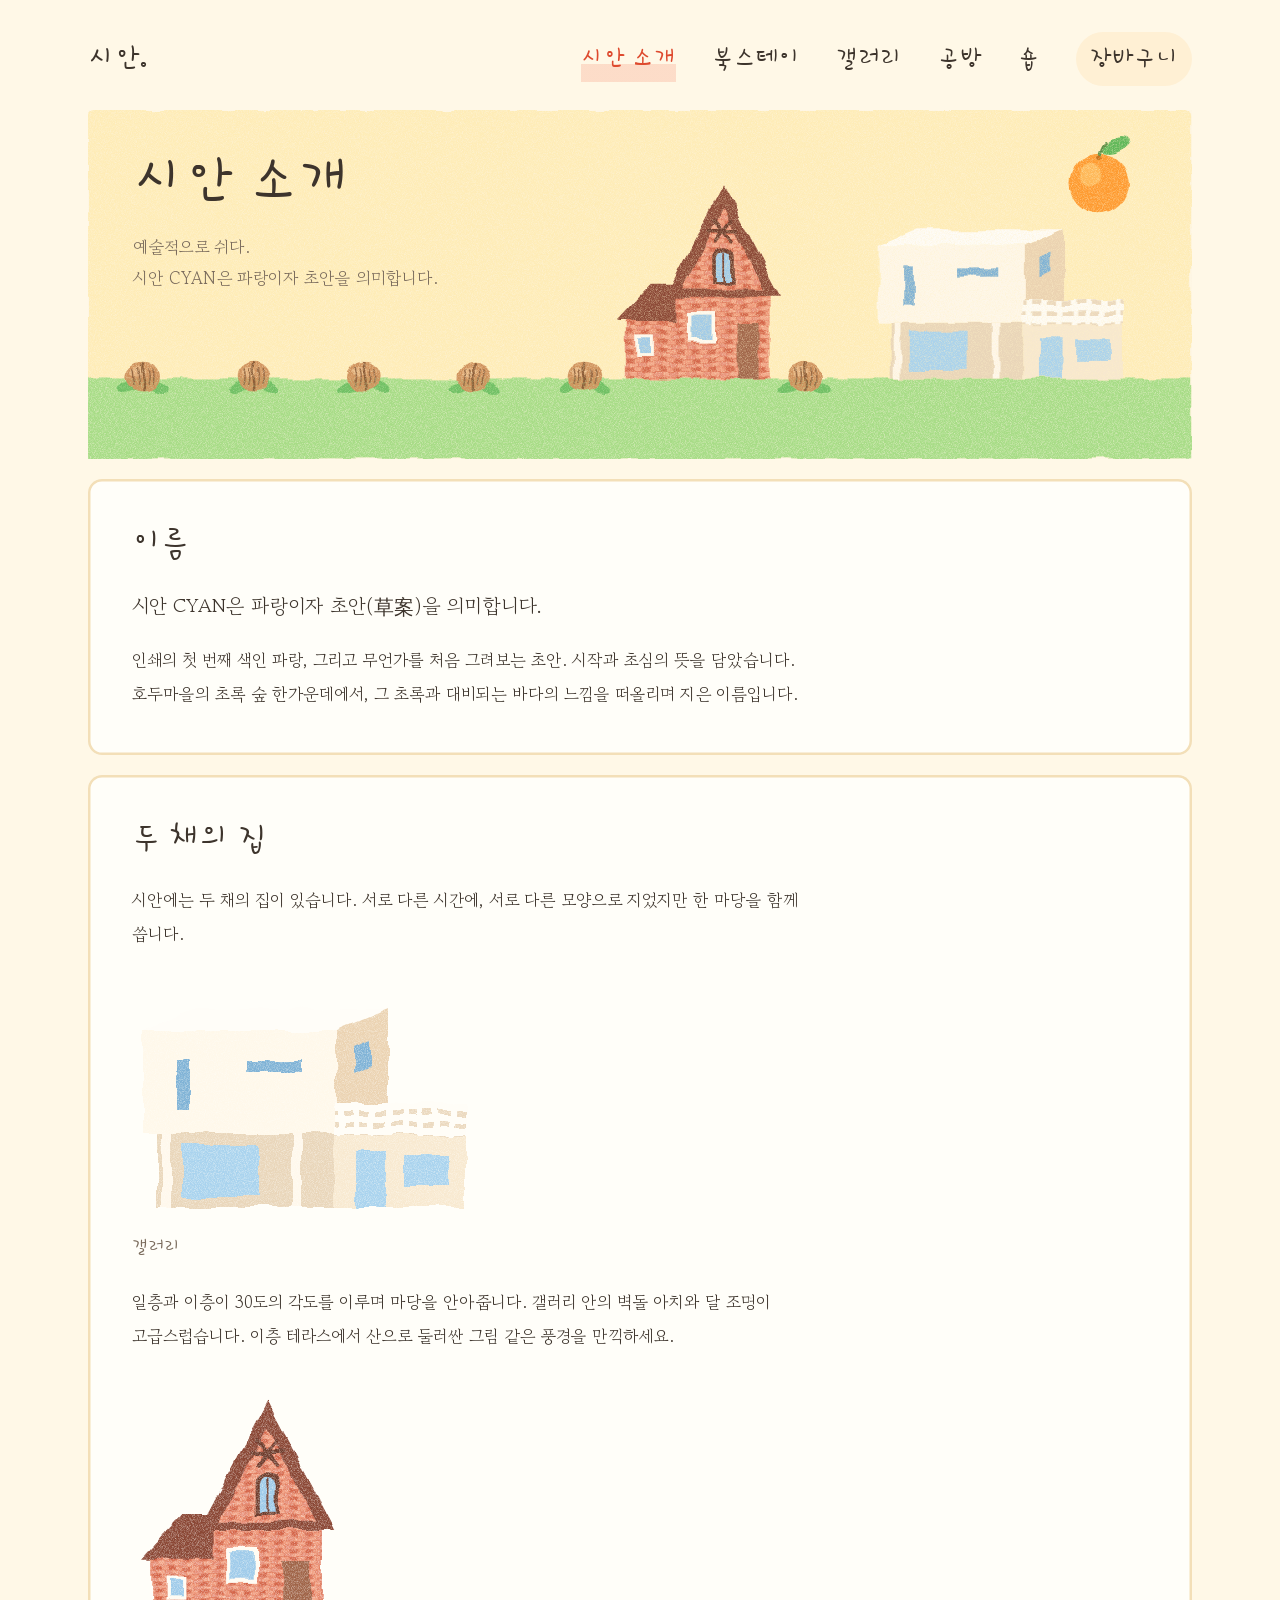
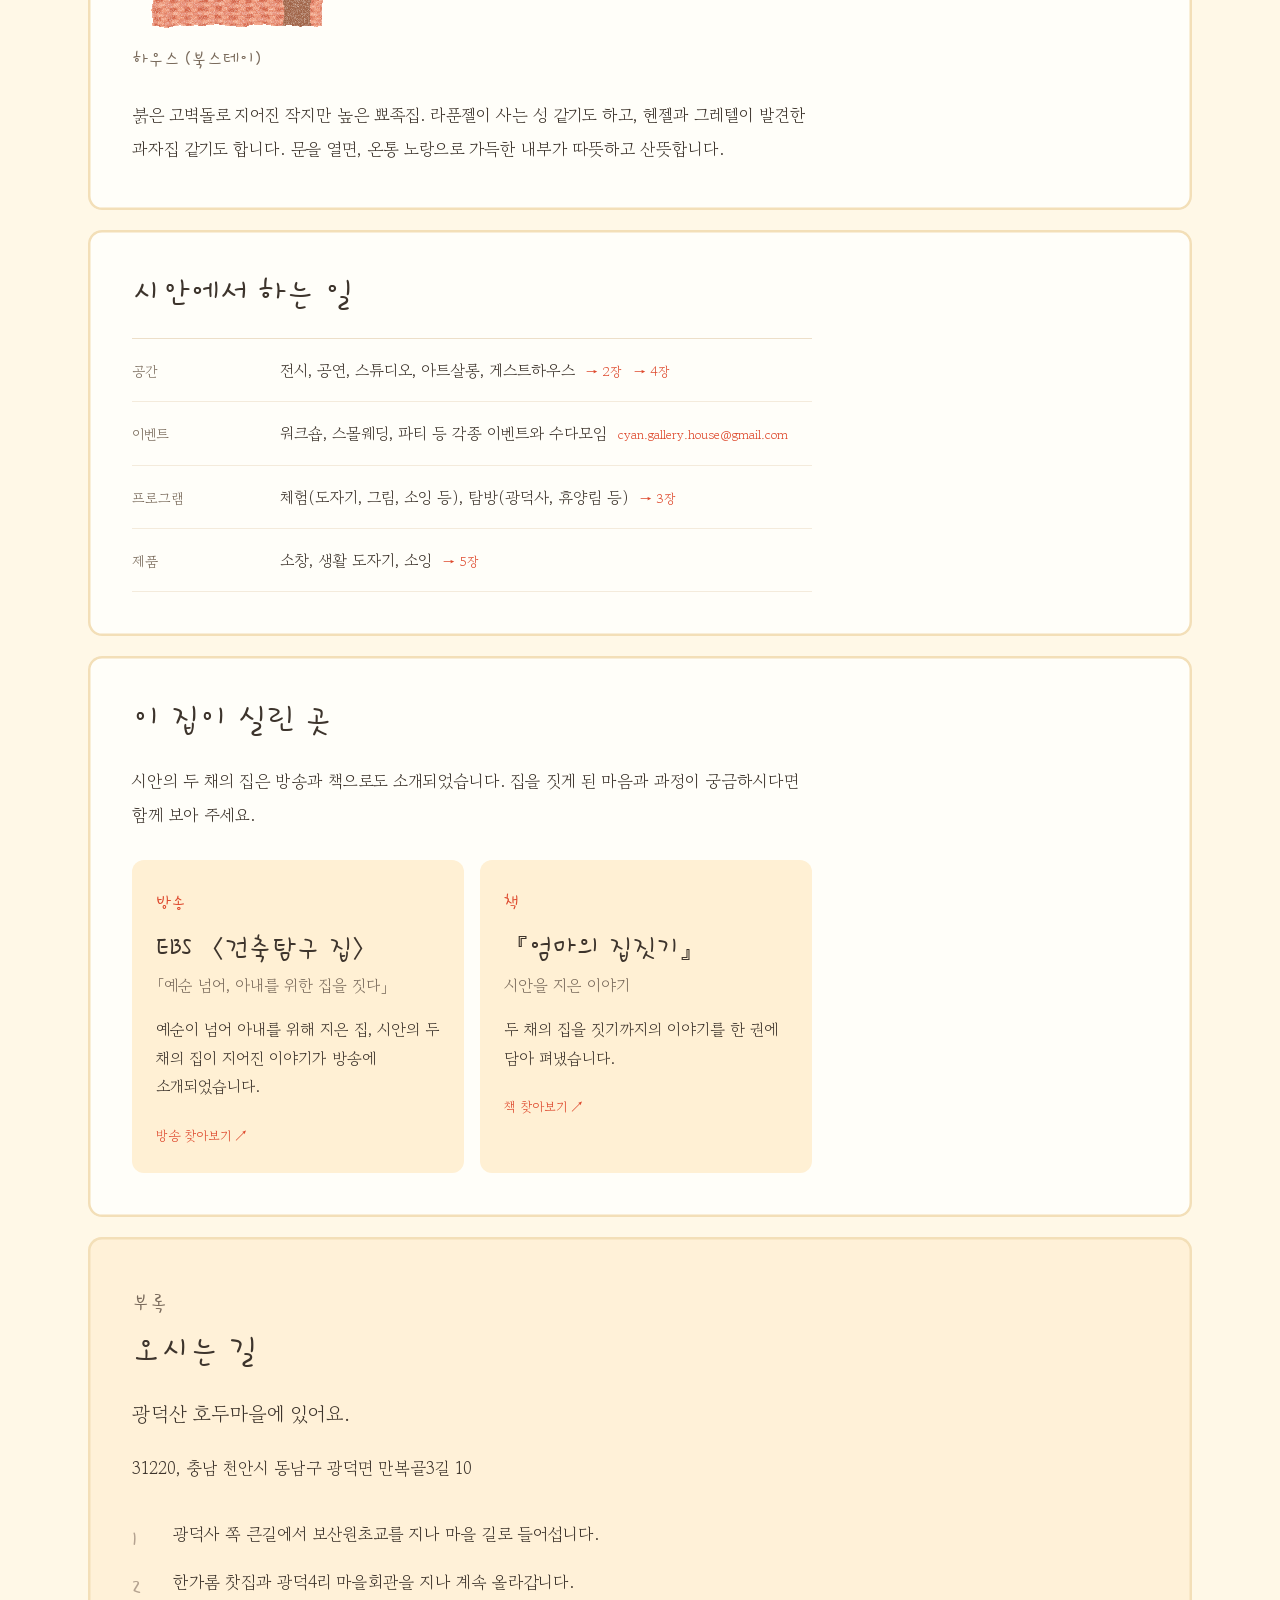
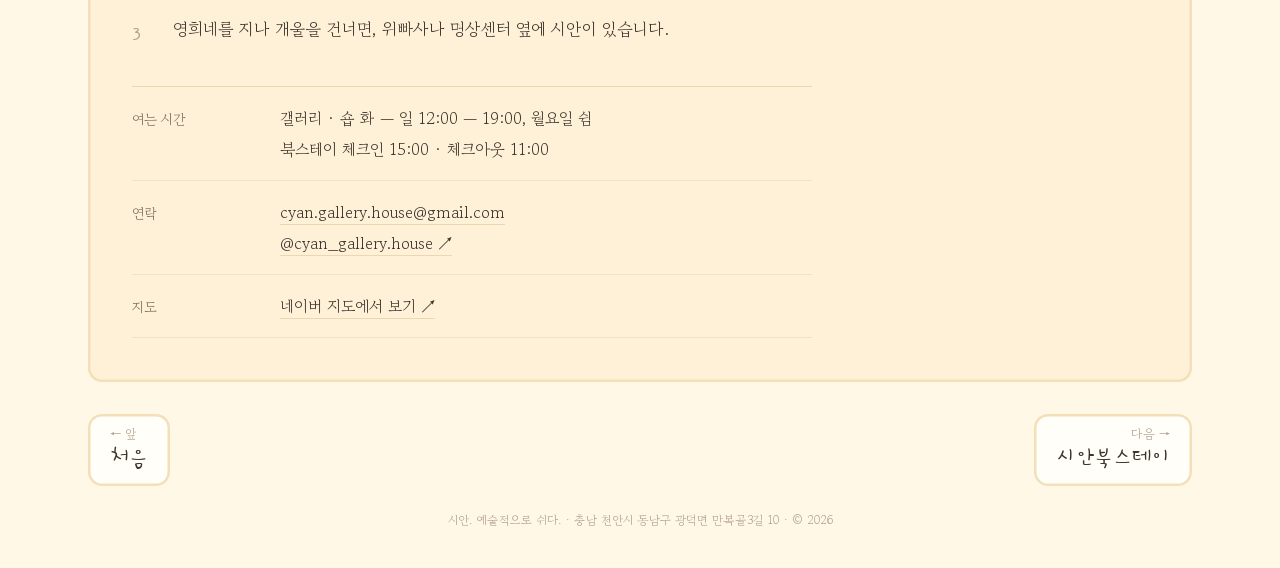
==== commit 7584a87b: "Warmer, clearer colors and smaller home labels - Denser crayon fill and lighter, warm paper grain so" ====
--- a/about.html
+++ b/about.html
@@ -5,7 +5,7 @@
 <meta name="viewport" content="width=device-width, initial-scale=1">
 <title>시안 소개 — 시안.</title>
 <meta name="description" content="시안 CYAN은 파랑이자 초안을 의미합니다. 두 채의 집과 오시는 길.">
-<meta name="theme-color" content="#ECE8DF">
+<meta name="theme-color" content="#FFF8E7">
 <link rel="icon" href="assets/img/book/favicon.png" type="image/png">
 
 <meta property="og:type" content="book">
@@ -48,19 +48,19 @@
     <p class="opener-epigraph">예술적으로 쉬다.<br>시안 CYAN은 파랑이자 초안을 의미합니다.</p>
   </div>
   <svg class="opener-scene" viewBox="0 0 1200 380" role="img" aria-label="귤과 두 채의 집이 있는 그림"><defs><pattern id="brick" width="18" height="10" patternUnits="userSpaceOnUse">
-  <rect width="18" height="10" fill="#B7654B"/>
-  <rect x="0" y="0" width="8" height="4" fill="#C9826A"/><rect x="9" y="0" width="8" height="4" fill="#A9553E"/>
-  <rect x="4" y="5" width="8" height="4" fill="#9E6A5C"/><rect x="13" y="5" width="5" height="4" fill="#C47660"/><rect x="0" y="5" width="3" height="4" fill="#C47660"/>
+  <rect width="18" height="10" fill="#E07A5C"/>
+  <rect x="0" y="0" width="8" height="4" fill="#F09A7C"/><rect x="9" y="0" width="8" height="4" fill="#D4654A"/>
+  <rect x="4" y="5" width="8" height="4" fill="#E8907A"/><rect x="13" y="5" width="5" height="4" fill="#F2A487"/><rect x="0" y="5" width="3" height="4" fill="#F2A487"/>
 </pattern>
 <pattern id="breeze" width="16" height="12" patternUnits="userSpaceOnUse">
-  <rect width="16" height="12" fill="#F5F3EF"/><rect x="3" y="3" width="10" height="5" fill="#CFCBC3"/>
+  <rect width="16" height="12" fill="#FFFDF7"/><rect x="3" y="3" width="10" height="5" fill="#EBD9BF"/>
 </pattern>
   <!-- 크레용/파스텔: 가장자리 번짐 + 알갱이 -->
   <filter id="pastel" x="-8%" y="-8%" width="116%" height="116%">
     <feTurbulence type="fractalNoise" baseFrequency=".035" numOctaves="2" seed="4" result="w"/>
     <feDisplacementMap in="SourceGraphic" in2="w" scale="9" xChannelSelector="R" yChannelSelector="G" result="d"/>
     <feTurbulence type="fractalNoise" baseFrequency="1.1" numOctaves="2" seed="9" result="g"/>
-    <feColorMatrix in="g" type="matrix" values="0 0 0 0 0 0 0 0 0 0 0 0 0 0 0 0 0 0 -2.2 1.75" result="m"/>
+    <feColorMatrix in="g" type="matrix" values="0 0 0 0 0 0 0 0 0 0 0 0 0 0 0 0 0 0 -1.1 1.45" result="m"/>
     <feComposite in="d" in2="m" operator="in" result="t"/>
     <feGaussianBlur in="t" stdDeviation=".45"/>
   </filter>
@@ -91,38 +91,38 @@
   <!-- 종이 결 -->
   <filter id="paper">
     <feTurbulence type="fractalNoise" baseFrequency=".85" numOctaves="3" seed="1" result="n"/>
-    <feColorMatrix in="n" type="matrix" values="0 0 0 0 .4 0 0 0 0 .35 0 0 0 0 .3 0 0 0 .14 0"/>
+    <feColorMatrix in="n" type="matrix" values="0 0 0 0 .75 0 0 0 0 .55 0 0 0 0 .35 0 0 0 .06 0"/>
   </filter>
 </defs>
-<g filter="url(#pastel)"><rect width="1200" height="380" rx="8" fill="#F7EEC0"/><rect y="292" width="1200" height="88" fill="#A9D98C"/></g><g filter="url(#pastel)"><ellipse cx="45.7" cy="300.4" rx="14.3" ry="5.8500000000000005" fill="#5FA458" transform="rotate(-20 45.7 300.4)"/><ellipse cx="74.3" cy="300.4" rx="14.3" ry="5.8500000000000005" fill="#5FA458" transform="rotate(20 74.3 300.4)"/><ellipse cx="60.0" cy="290" rx="18.2" ry="16.25" fill="#B58256"/><ellipse cx="54.8" cy="284.8" rx="7.800000000000001" ry="5.2" fill="#D2A678" opacity=".7"/><path d="M60.0 274.4 C56.1 284.8 63.9 295.2 60.0 305.6" stroke="#6E4628" stroke-width="2.6" fill="none"/><path d="M49.6 280.9 q2.6 9.1 0 18.2" stroke="#7E5434" stroke-width="1.6900000000000002" fill="none"/><path d="M54.8 280.9 q2.6 9.1 0 18.2" stroke="#7E5434" stroke-width="1.6900000000000002" fill="none"/><path d="M65.2 280.9 q2.6 9.1 0 18.2" stroke="#7E5434" stroke-width="1.6900000000000002" fill="none"/><path d="M70.4 280.9 q2.6 9.1 0 18.2" stroke="#7E5434" stroke-width="1.6900000000000002" fill="none"/><ellipse cx="165.7" cy="300.4" rx="14.3" ry="5.8500000000000005" fill="#5FA458" transform="rotate(-20 165.7 300.4)"/><ellipse cx="194.3" cy="300.4" rx="14.3" ry="5.8500000000000005" fill="#5FA458" transform="rotate(20 194.3 300.4)"/><ellipse cx="180.0" cy="290" rx="18.2" ry="16.25" fill="#B58256"/><ellipse cx="174.8" cy="284.8" rx="7.800000000000001" ry="5.2" fill="#D2A678" opacity=".7"/><path d="M180.0 274.4 C176.1 284.8 183.9 295.2 180.0 305.6" stroke="#6E4628" stroke-width="2.6" fill="none"/><path d="M169.6 280.9 q2.6 9.1 0 18.2" stroke="#7E5434" stroke-width="1.6900000000000002" fill="none"/><path d="M174.8 280.9 q2.6 9.1 0 18.2" stroke="#7E5434" stroke-width="1.6900000000000002" fill="none"/><path d="M185.2 280.9 q2.6 9.1 0 18.2" stroke="#7E5434" stroke-width="1.6900000000000002" fill="none"/><path d="M190.4 280.9 q2.6 9.1 0 18.2" stroke="#7E5434" stroke-width="1.6900000000000002" fill="none"/><ellipse cx="285.7" cy="300.4" rx="14.3" ry="5.8500000000000005" fill="#5FA458" transform="rotate(-20 285.7 300.4)"/><ellipse cx="314.3" cy="300.4" rx="14.3" ry="5.8500000000000005" fill="#5FA458" transform="rotate(20 314.3 300.4)"/><ellipse cx="300.0" cy="290" rx="18.2" ry="16.25" fill="#B58256"/><ellipse cx="294.8" cy="284.8" rx="7.800000000000001" ry="5.2" fill="#D2A678" opacity=".7"/><path d="M300.0 274.4 C296.1 284.8 303.9 295.2 300.0 305.6" stroke="#6E4628" stroke-width="2.6" fill="none"/><path d="M289.6 280.9 q2.6 9.1 0 18.2" stroke="#7E5434" stroke-width="1.6900000000000002" fill="none"/><path d="M294.8 280.9 q2.6 9.1 0 18.2" stroke="#7E5434" stroke-width="1.6900000000000002" fill="none"/><path d="M305.2 280.9 q2.6 9.1 0 18.2" stroke="#7E5434" stroke-width="1.6900000000000002" fill="none"/><path d="M310.4 280.9 q2.6 9.1 0 18.2" stroke="#7E5434" stroke-width="1.6900000000000002" fill="none"/><ellipse cx="405.7" cy="300.4" rx="14.3" ry="5.8500000000000005" fill="#5FA458" transform="rotate(-20 405.7 300.4)"/><ellipse cx="434.3" cy="300.4" rx="14.3" ry="5.8500000000000005" fill="#5FA458" transform="rotate(20 434.3 300.4)"/><ellipse cx="420.0" cy="290" rx="18.2" ry="16.25" fill="#B58256"/><ellipse cx="414.8" cy="284.8" rx="7.800000000000001" ry="5.2" fill="#D2A678" opacity=".7"/><path d="M420.0 274.4 C416.1 284.8 423.9 295.2 420.0 305.6" stroke="#6E4628" stroke-width="2.6" fill="none"/><path d="M409.6 280.9 q2.6 9.1 0 18.2" stroke="#7E5434" stroke-width="1.6900000000000002" fill="none"/><path d="M414.8 280.9 q2.6 9.1 0 18.2" stroke="#7E5434" stroke-width="1.6900000000000002" fill="none"/><path d="M425.2 280.9 q2.6 9.1 0 18.2" stroke="#7E5434" stroke-width="1.6900000000000002" fill="none"/><path d="M430.4 280.9 q2.6 9.1 0 18.2" stroke="#7E5434" stroke-width="1.6900000000000002" fill="none"/><ellipse cx="525.7" cy="300.4" rx="14.3" ry="5.8500000000000005" fill="#5FA458" transform="rotate(-20 525.7 300.4)"/><ellipse cx="554.3" cy="300.4" rx="14.3" ry="5.8500000000000005" fill="#5FA458" transform="rotate(20 554.3 300.4)"/><ellipse cx="540.0" cy="290" rx="18.2" ry="16.25" fill="#B58256"/><ellipse cx="534.8" cy="284.8" rx="7.800000000000001" ry="5.2" fill="#D2A678" opacity=".7"/><path d="M540.0 274.4 C536.1 284.8 543.9 295.2 540.0 305.6" stroke="#6E4628" stroke-width="2.6" fill="none"/><path d="M529.6 280.9 q2.6 9.1 0 18.2" stroke="#7E5434" stroke-width="1.6900000000000002" fill="none"/><path d="M534.8 280.9 q2.6 9.1 0 18.2" stroke="#7E5434" stroke-width="1.6900000000000002" fill="none"/><path d="M545.2 280.9 q2.6 9.1 0 18.2" stroke="#7E5434" stroke-width="1.6900000000000002" fill="none"/><path d="M550.4 280.9 q2.6 9.1 0 18.2" stroke="#7E5434" stroke-width="1.6900000000000002" fill="none"/><ellipse cx="765.7" cy="300.4" rx="14.3" ry="5.8500000000000005" fill="#5FA458" transform="rotate(-20 765.7 300.4)"/><ellipse cx="794.3" cy="300.4" rx="14.3" ry="5.8500000000000005" fill="#5FA458" transform="rotate(20 794.3 300.4)"/><ellipse cx="780.0" cy="290" rx="18.2" ry="16.25" fill="#B58256"/><ellipse cx="774.8" cy="284.8" rx="7.800000000000001" ry="5.2" fill="#D2A678" opacity=".7"/><path d="M780.0 274.4 C776.1 284.8 783.9 295.2 780.0 305.6" stroke="#6E4628" stroke-width="2.6" fill="none"/><path d="M769.6 280.9 q2.6 9.1 0 18.2" stroke="#7E5434" stroke-width="1.6900000000000002" fill="none"/><path d="M774.8 280.9 q2.6 9.1 0 18.2" stroke="#7E5434" stroke-width="1.6900000000000002" fill="none"/><path d="M785.2 280.9 q2.6 9.1 0 18.2" stroke="#7E5434" stroke-width="1.6900000000000002" fill="none"/><path d="M790.4 280.9 q2.6 9.1 0 18.2" stroke="#7E5434" stroke-width="1.6900000000000002" fill="none"/></g><g class="art" filter="url(#pastel)"><g>
+<g filter="url(#pastel)"><rect width="1200" height="380" rx="8" fill="#FFEDB8"/><rect y="292" width="1200" height="88" fill="#A6DD86"/></g><g filter="url(#pastel)"><ellipse cx="45.7" cy="300.4" rx="14.3" ry="5.8500000000000005" fill="#6DC064" transform="rotate(-20 45.7 300.4)"/><ellipse cx="74.3" cy="300.4" rx="14.3" ry="5.8500000000000005" fill="#6DC064" transform="rotate(20 74.3 300.4)"/><ellipse cx="60.0" cy="290" rx="18.2" ry="16.25" fill="#CF915C"/><ellipse cx="54.8" cy="284.8" rx="7.800000000000001" ry="5.2" fill="#EDBE8C" opacity=".7"/><path d="M60.0 274.4 C56.1 284.8 63.9 295.2 60.0 305.6" stroke="#8A5A34" stroke-width="2.6" fill="none"/><path d="M49.6 280.9 q2.6 9.1 0 18.2" stroke="#946540" stroke-width="1.6900000000000002" fill="none"/><path d="M54.8 280.9 q2.6 9.1 0 18.2" stroke="#946540" stroke-width="1.6900000000000002" fill="none"/><path d="M65.2 280.9 q2.6 9.1 0 18.2" stroke="#946540" stroke-width="1.6900000000000002" fill="none"/><path d="M70.4 280.9 q2.6 9.1 0 18.2" stroke="#946540" stroke-width="1.6900000000000002" fill="none"/><ellipse cx="165.7" cy="300.4" rx="14.3" ry="5.8500000000000005" fill="#6DC064" transform="rotate(-20 165.7 300.4)"/><ellipse cx="194.3" cy="300.4" rx="14.3" ry="5.8500000000000005" fill="#6DC064" transform="rotate(20 194.3 300.4)"/><ellipse cx="180.0" cy="290" rx="18.2" ry="16.25" fill="#CF915C"/><ellipse cx="174.8" cy="284.8" rx="7.800000000000001" ry="5.2" fill="#EDBE8C" opacity=".7"/><path d="M180.0 274.4 C176.1 284.8 183.9 295.2 180.0 305.6" stroke="#8A5A34" stroke-width="2.6" fill="none"/><path d="M169.6 280.9 q2.6 9.1 0 18.2" stroke="#946540" stroke-width="1.6900000000000002" fill="none"/><path d="M174.8 280.9 q2.6 9.1 0 18.2" stroke="#946540" stroke-width="1.6900000000000002" fill="none"/><path d="M185.2 280.9 q2.6 9.1 0 18.2" stroke="#946540" stroke-width="1.6900000000000002" fill="none"/><path d="M190.4 280.9 q2.6 9.1 0 18.2" stroke="#946540" stroke-width="1.6900000000000002" fill="none"/><ellipse cx="285.7" cy="300.4" rx="14.3" ry="5.8500000000000005" fill="#6DC064" transform="rotate(-20 285.7 300.4)"/><ellipse cx="314.3" cy="300.4" rx="14.3" ry="5.8500000000000005" fill="#6DC064" transform="rotate(20 314.3 300.4)"/><ellipse cx="300.0" cy="290" rx="18.2" ry="16.25" fill="#CF915C"/><ellipse cx="294.8" cy="284.8" rx="7.800000000000001" ry="5.2" fill="#EDBE8C" opacity=".7"/><path d="M300.0 274.4 C296.1 284.8 303.9 295.2 300.0 305.6" stroke="#8A5A34" stroke-width="2.6" fill="none"/><path d="M289.6 280.9 q2.6 9.1 0 18.2" stroke="#946540" stroke-width="1.6900000000000002" fill="none"/><path d="M294.8 280.9 q2.6 9.1 0 18.2" stroke="#946540" stroke-width="1.6900000000000002" fill="none"/><path d="M305.2 280.9 q2.6 9.1 0 18.2" stroke="#946540" stroke-width="1.6900000000000002" fill="none"/><path d="M310.4 280.9 q2.6 9.1 0 18.2" stroke="#946540" stroke-width="1.6900000000000002" fill="none"/><ellipse cx="405.7" cy="300.4" rx="14.3" ry="5.8500000000000005" fill="#6DC064" transform="rotate(-20 405.7 300.4)"/><ellipse cx="434.3" cy="300.4" rx="14.3" ry="5.8500000000000005" fill="#6DC064" transform="rotate(20 434.3 300.4)"/><ellipse cx="420.0" cy="290" rx="18.2" ry="16.25" fill="#CF915C"/><ellipse cx="414.8" cy="284.8" rx="7.800000000000001" ry="5.2" fill="#EDBE8C" opacity=".7"/><path d="M420.0 274.4 C416.1 284.8 423.9 295.2 420.0 305.6" stroke="#8A5A34" stroke-width="2.6" fill="none"/><path d="M409.6 280.9 q2.6 9.1 0 18.2" stroke="#946540" stroke-width="1.6900000000000002" fill="none"/><path d="M414.8 280.9 q2.6 9.1 0 18.2" stroke="#946540" stroke-width="1.6900000000000002" fill="none"/><path d="M425.2 280.9 q2.6 9.1 0 18.2" stroke="#946540" stroke-width="1.6900000000000002" fill="none"/><path d="M430.4 280.9 q2.6 9.1 0 18.2" stroke="#946540" stroke-width="1.6900000000000002" fill="none"/><ellipse cx="525.7" cy="300.4" rx="14.3" ry="5.8500000000000005" fill="#6DC064" transform="rotate(-20 525.7 300.4)"/><ellipse cx="554.3" cy="300.4" rx="14.3" ry="5.8500000000000005" fill="#6DC064" transform="rotate(20 554.3 300.4)"/><ellipse cx="540.0" cy="290" rx="18.2" ry="16.25" fill="#CF915C"/><ellipse cx="534.8" cy="284.8" rx="7.800000000000001" ry="5.2" fill="#EDBE8C" opacity=".7"/><path d="M540.0 274.4 C536.1 284.8 543.9 295.2 540.0 305.6" stroke="#8A5A34" stroke-width="2.6" fill="none"/><path d="M529.6 280.9 q2.6 9.1 0 18.2" stroke="#946540" stroke-width="1.6900000000000002" fill="none"/><path d="M534.8 280.9 q2.6 9.1 0 18.2" stroke="#946540" stroke-width="1.6900000000000002" fill="none"/><path d="M545.2 280.9 q2.6 9.1 0 18.2" stroke="#946540" stroke-width="1.6900000000000002" fill="none"/><path d="M550.4 280.9 q2.6 9.1 0 18.2" stroke="#946540" stroke-width="1.6900000000000002" fill="none"/><ellipse cx="765.7" cy="300.4" rx="14.3" ry="5.8500000000000005" fill="#6DC064" transform="rotate(-20 765.7 300.4)"/><ellipse cx="794.3" cy="300.4" rx="14.3" ry="5.8500000000000005" fill="#6DC064" transform="rotate(20 794.3 300.4)"/><ellipse cx="780.0" cy="290" rx="18.2" ry="16.25" fill="#CF915C"/><ellipse cx="774.8" cy="284.8" rx="7.800000000000001" ry="5.2" fill="#EDBE8C" opacity=".7"/><path d="M780.0 274.4 C776.1 284.8 783.9 295.2 780.0 305.6" stroke="#8A5A34" stroke-width="2.6" fill="none"/><path d="M769.6 280.9 q2.6 9.1 0 18.2" stroke="#946540" stroke-width="1.6900000000000002" fill="none"/><path d="M774.8 280.9 q2.6 9.1 0 18.2" stroke="#946540" stroke-width="1.6900000000000002" fill="none"/><path d="M785.2 280.9 q2.6 9.1 0 18.2" stroke="#946540" stroke-width="1.6900000000000002" fill="none"/><path d="M790.4 280.9 q2.6 9.1 0 18.2" stroke="#946540" stroke-width="1.6900000000000002" fill="none"/></g><g class="art" filter="url(#pastel)"><g>
  <rect x="583.84" y="226.48000000000002" width="59.28" height="65.52" fill="url(#brick)"/>
- <polygon points="574.48,229.6 611.92,189.04 643.12,189.04 643.12,229.6" fill="#5B3330"/>
- <rect x="596.32" y="245.2" width="20.28" height="23.400000000000002" fill="#F2EEE6"/><rect x="599.44" y="248.32" width="14.040000000000001" height="17.16" fill="#7D8B92"/>
+ <polygon points="574.48,229.6 611.92,189.04 643.12,189.04 643.12,229.6" fill="#8A4636"/>
+ <rect x="596.32" y="245.2" width="20.28" height="23.400000000000002" fill="#FFFBF2"/><rect x="599.44" y="248.32" width="14.040000000000001" height="17.16" fill="#9FCBEA"/>
  <rect x="640" y="195.28" width="101.4" height="96.72" fill="url(#brick)"/>
- <polygon points="627.52,203.07999999999998 690.7,82.95999999999998 753.88,203.07999999999998" fill="#5B3330"/>
+ <polygon points="627.52,203.07999999999998 690.7,82.95999999999998 753.88,203.07999999999998" fill="#8A4636"/>
  <polygon points="646.24,195.28 690.7,107.91999999999999 735.16,195.28" fill="url(#brick)"/>
- <path d="M675.88 131.32 L705.52 131.32 M682.12 120.4 L699.28 142.24 M699.28 120.4 L682.12 142.24" stroke="#4A2C24" stroke-width="3.9000000000000004" stroke-linecap="round"/>
- <path d="M679.0 189.04 v-28.080000000000002 a11.700000000000001 11.700000000000001 0 0 1 23.400000000000002 0 v28.080000000000002z" fill="#4A2C24"/>
- <path d="M682.9 185.92000000000002 v-24.18 a7.800000000000001 7.800000000000001 0 0 1 15.600000000000001 0 v24.18z" fill="#7D8B92"/>
- <rect x="689.92" y="154.72" width="1.9500000000000002" height="31.200000000000003" fill="#4A2C24"/>
- <rect x="652.48" y="218.68" width="29.64" height="34.32" fill="#F2EEE6"/><rect x="656.38" y="222.57999999999998" width="21.84" height="26.52" fill="#7D8B92"/>
- <rect x="705.52" y="232.72" width="24.96" height="59.28" fill="#6E4B3A"/>
+ <path d="M675.88 131.32 L705.52 131.32 M682.12 120.4 L699.28 142.24 M699.28 120.4 L682.12 142.24" stroke="#6E3A2C" stroke-width="3.9000000000000004" stroke-linecap="round"/>
+ <path d="M679.0 189.04 v-28.080000000000002 a11.700000000000001 11.700000000000001 0 0 1 23.400000000000002 0 v28.080000000000002z" fill="#6E3A2C"/>
+ <path d="M682.9 185.92000000000002 v-24.18 a7.800000000000001 7.800000000000001 0 0 1 15.600000000000001 0 v24.18z" fill="#9FCBEA"/>
+ <rect x="689.92" y="154.72" width="1.9500000000000002" height="31.200000000000003" fill="#6E3A2C"/>
+ <rect x="652.48" y="218.68" width="29.64" height="34.32" fill="#FFFBF2"/><rect x="656.38" y="222.57999999999998" width="21.84" height="26.52" fill="#9FCBEA"/>
+ <rect x="705.52" y="232.72" width="24.96" height="59.28" fill="#A0654A"/>
 </g></g><g class="art" filter="url(#pastel)"><g>
- <rect x="873.12" y="231.32" width="144.32" height="60.68" fill="#C9C6BF"/>
- <rect x="892.8" y="241.16" width="63.959999999999994" height="42.64" fill="#8FA3AE"/>
- <rect x="876.4" y="231.32" width="7.38" height="60.68" fill="#E4E1DA"/>
- <rect x="983.0" y="231.32" width="7.38" height="60.68" fill="#E4E1DA"/>
- <polygon points="860,147.68 902.64,129.64000000000001 1061.72,129.64000000000001 1019.0799999999999,147.68" fill="#F8F7F3"/>
- <rect x="860" y="147.68" width="159.07999999999998" height="83.64" fill="#EEECE7"/>
- <polygon points="1019.0799999999999,147.68 1061.72,129.64000000000001 1061.72,213.28 1019.0799999999999,231.32" fill="#D4D1CA"/>
- <rect x="945.28" y="172.28" width="45.919999999999995" height="9.02" fill="#5F6F78"/>
- <rect x="887.88" y="169.0" width="11.479999999999999" height="42.64" fill="#5F6F78"/>
- <polygon points="1033.84,160.8 1046.96,155.06 1046.96,177.2 1033.84,182.94" fill="#5F6F78"/>
- <rect x="1017.44" y="232.96" width="108.24" height="59.04" fill="#E7E4DE"/>
- <rect x="1035.48" y="246.08" width="24.599999999999998" height="45.919999999999995" fill="#8FA3AE"/>
- <rect x="1074.84" y="249.36" width="37.72" height="24.599999999999998" fill="#8FA3AE"/>
+ <rect x="873.12" y="231.32" width="144.32" height="60.68" fill="#E9D6BA"/>
+ <rect x="892.8" y="241.16" width="63.959999999999994" height="42.64" fill="#A9D3EE"/>
+ <rect x="876.4" y="231.32" width="7.38" height="60.68" fill="#FFF8EC"/>
+ <rect x="983.0" y="231.32" width="7.38" height="60.68" fill="#FFF8EC"/>
+ <polygon points="860,147.68 902.64,129.64000000000001 1061.72,129.64000000000001 1019.0799999999999,147.68" fill="#FFFDF8"/>
+ <rect x="860" y="147.68" width="159.07999999999998" height="83.64" fill="#FFF8EA"/>
+ <polygon points="1019.0799999999999,147.68 1061.72,129.64000000000001 1061.72,213.28 1019.0799999999999,231.32" fill="#EBD3B2"/>
+ <rect x="945.28" y="172.28" width="45.919999999999995" height="9.02" fill="#7FB2D6"/>
+ <rect x="887.88" y="169.0" width="11.479999999999999" height="42.64" fill="#7FB2D6"/>
+ <polygon points="1033.84,160.8 1046.96,155.06 1046.96,177.2 1033.84,182.94" fill="#7FB2D6"/>
+ <rect x="1017.44" y="232.96" width="108.24" height="59.04" fill="#F8E9D0"/>
+ <rect x="1035.48" y="246.08" width="24.599999999999998" height="45.919999999999995" fill="#A9D3EE"/>
+ <rect x="1074.84" y="249.36" width="37.72" height="24.599999999999998" fill="#A9D3EE"/>
  <rect x="1017.44" y="206.72" width="108.24" height="26.24" fill="url(#breeze)"/>
-</g></g><g class="art" filter="url(#pastel)"><circle cx="1100" cy="80" r="32.4" fill="#F39124"/><circle cx="1091.0" cy="71.0" r="12.6" fill="#F8B556" opacity=".75"/><path d="M1100 49.4 q1.8 -9.0 5.4 -12.6" stroke="#4E7A3A" stroke-width="3.6" fill="none" stroke-linecap="round"/><ellipse cx="1118.0" cy="38.6" rx="16.2" ry="7.2" fill="#4E9A4A" transform="rotate(-24 1118.0 38.6)"/><circle cx="1100" cy="53.0" r="2.7" fill="#C96F12"/></g><rect width="1200" height="380" rx="8" filter="url(#paper)" pointer-events="none"/></svg>
+</g></g><g class="art" filter="url(#pastel)"><circle cx="1100" cy="80" r="32.4" fill="#FF9A2E"/><circle cx="1091.0" cy="71.0" r="12.6" fill="#FFC266" opacity=".75"/><path d="M1100 49.4 q1.8 -9.0 5.4 -12.6" stroke="#5A8E44" stroke-width="3.6" fill="none" stroke-linecap="round"/><ellipse cx="1118.0" cy="38.6" rx="16.2" ry="7.2" fill="#5DB858" transform="rotate(-24 1118.0 38.6)"/><circle cx="1100" cy="53.0" r="2.7" fill="#C96F12"/></g><rect width="1200" height="380" rx="8" filter="url(#paper)" pointer-events="none"/></svg>
 </header>
 
 <!-- ✏️ 1장 본문 -->
@@ -142,19 +142,19 @@
 
   <figure class="plate">
     <svg class="plate-art" viewBox="0 0 340 232" role="img" aria-label="하얀 네모 위층이 비스듬히 올라앉은 갤러리 그림"><defs><pattern id="brick" width="18" height="10" patternUnits="userSpaceOnUse">
-  <rect width="18" height="10" fill="#B7654B"/>
-  <rect x="0" y="0" width="8" height="4" fill="#C9826A"/><rect x="9" y="0" width="8" height="4" fill="#A9553E"/>
-  <rect x="4" y="5" width="8" height="4" fill="#9E6A5C"/><rect x="13" y="5" width="5" height="4" fill="#C47660"/><rect x="0" y="5" width="3" height="4" fill="#C47660"/>
+  <rect width="18" height="10" fill="#E07A5C"/>
+  <rect x="0" y="0" width="8" height="4" fill="#F09A7C"/><rect x="9" y="0" width="8" height="4" fill="#D4654A"/>
+  <rect x="4" y="5" width="8" height="4" fill="#E8907A"/><rect x="13" y="5" width="5" height="4" fill="#F2A487"/><rect x="0" y="5" width="3" height="4" fill="#F2A487"/>
 </pattern>
 <pattern id="breeze" width="16" height="12" patternUnits="userSpaceOnUse">
-  <rect width="16" height="12" fill="#F5F3EF"/><rect x="3" y="3" width="10" height="5" fill="#CFCBC3"/>
+  <rect width="16" height="12" fill="#FFFDF7"/><rect x="3" y="3" width="10" height="5" fill="#EBD9BF"/>
 </pattern>
   <!-- 크레용/파스텔: 가장자리 번짐 + 알갱이 -->
   <filter id="pastel" x="-8%" y="-8%" width="116%" height="116%">
     <feTurbulence type="fractalNoise" baseFrequency=".035" numOctaves="2" seed="4" result="w"/>
     <feDisplacementMap in="SourceGraphic" in2="w" scale="9" xChannelSelector="R" yChannelSelector="G" result="d"/>
     <feTurbulence type="fractalNoise" baseFrequency="1.1" numOctaves="2" seed="9" result="g"/>
-    <feColorMatrix in="g" type="matrix" values="0 0 0 0 0 0 0 0 0 0 0 0 0 0 0 0 0 0 -2.2 1.75" result="m"/>
+    <feColorMatrix in="g" type="matrix" values="0 0 0 0 0 0 0 0 0 0 0 0 0 0 0 0 0 0 -1.1 1.45" result="m"/>
     <feComposite in="d" in2="m" operator="in" result="t"/>
     <feGaussianBlur in="t" stdDeviation=".45"/>
   </filter>
@@ -185,23 +185,23 @@
   <!-- 종이 결 -->
   <filter id="paper">
     <feTurbulence type="fractalNoise" baseFrequency=".85" numOctaves="3" seed="1" result="n"/>
-    <feColorMatrix in="n" type="matrix" values="0 0 0 0 .4 0 0 0 0 .35 0 0 0 0 .3 0 0 0 .14 0"/>
+    <feColorMatrix in="n" type="matrix" values="0 0 0 0 .75 0 0 0 0 .55 0 0 0 0 .35 0 0 0 .06 0"/>
   </filter>
 </defs>
 <g filter="url(#pastel)"><g>
- <rect x="26.0" y="146.0" width="176.0" height="74.0" fill="#C9C6BF"/>
- <rect x="50.0" y="158.0" width="78.0" height="52.0" fill="#8FA3AE"/>
- <rect x="30.0" y="146.0" width="9.0" height="74.0" fill="#E4E1DA"/>
- <rect x="160.0" y="146.0" width="9.0" height="74.0" fill="#E4E1DA"/>
- <polygon points="10,44.0 62.0,22.0 256.0,22.0 204.0,44.0" fill="#F8F7F3"/>
- <rect x="10" y="44.0" width="194.0" height="102.0" fill="#EEECE7"/>
- <polygon points="204.0,44.0 256.0,22.0 256.0,124.0 204.0,146.0" fill="#D4D1CA"/>
- <rect x="114.0" y="74.0" width="56.0" height="11.0" fill="#5F6F78"/>
- <rect x="44.0" y="70.0" width="14.0" height="52.0" fill="#5F6F78"/>
- <polygon points="222.0,60.0 238.0,53.0 238.0,80.0 222.0,87.0" fill="#5F6F78"/>
- <rect x="202.0" y="148.0" width="132.0" height="72.0" fill="#E7E4DE"/>
- <rect x="224.0" y="164.0" width="30.0" height="56.0" fill="#8FA3AE"/>
- <rect x="272.0" y="168.0" width="46.0" height="30.0" fill="#8FA3AE"/>
+ <rect x="26.0" y="146.0" width="176.0" height="74.0" fill="#E9D6BA"/>
+ <rect x="50.0" y="158.0" width="78.0" height="52.0" fill="#A9D3EE"/>
+ <rect x="30.0" y="146.0" width="9.0" height="74.0" fill="#FFF8EC"/>
+ <rect x="160.0" y="146.0" width="9.0" height="74.0" fill="#FFF8EC"/>
+ <polygon points="10,44.0 62.0,22.0 256.0,22.0 204.0,44.0" fill="#FFFDF8"/>
+ <rect x="10" y="44.0" width="194.0" height="102.0" fill="#FFF8EA"/>
+ <polygon points="204.0,44.0 256.0,22.0 256.0,124.0 204.0,146.0" fill="#EBD3B2"/>
+ <rect x="114.0" y="74.0" width="56.0" height="11.0" fill="#7FB2D6"/>
+ <rect x="44.0" y="70.0" width="14.0" height="52.0" fill="#7FB2D6"/>
+ <polygon points="222.0,60.0 238.0,53.0 238.0,80.0 222.0,87.0" fill="#7FB2D6"/>
+ <rect x="202.0" y="148.0" width="132.0" height="72.0" fill="#F8E9D0"/>
+ <rect x="224.0" y="164.0" width="30.0" height="56.0" fill="#A9D3EE"/>
+ <rect x="272.0" y="168.0" width="46.0" height="30.0" fill="#A9D3EE"/>
  <rect x="202.0" y="116.0" width="132.0" height="32.0" fill="url(#breeze)"/>
 </g></g></svg>
     <figcaption>갤러리</figcaption>
@@ -212,19 +212,19 @@
 
   <figure class="plate plate--small">
     <svg class="plate-art" viewBox="0 0 250 290" role="img" aria-label="붉은 벽돌 뾰족집 그림"><defs><pattern id="brick" width="18" height="10" patternUnits="userSpaceOnUse">
-  <rect width="18" height="10" fill="#B7654B"/>
-  <rect x="0" y="0" width="8" height="4" fill="#C9826A"/><rect x="9" y="0" width="8" height="4" fill="#A9553E"/>
-  <rect x="4" y="5" width="8" height="4" fill="#9E6A5C"/><rect x="13" y="5" width="5" height="4" fill="#C47660"/><rect x="0" y="5" width="3" height="4" fill="#C47660"/>
+  <rect width="18" height="10" fill="#E07A5C"/>
+  <rect x="0" y="0" width="8" height="4" fill="#F09A7C"/><rect x="9" y="0" width="8" height="4" fill="#D4654A"/>
+  <rect x="4" y="5" width="8" height="4" fill="#E8907A"/><rect x="13" y="5" width="5" height="4" fill="#F2A487"/><rect x="0" y="5" width="3" height="4" fill="#F2A487"/>
 </pattern>
 <pattern id="breeze" width="16" height="12" patternUnits="userSpaceOnUse">
-  <rect width="16" height="12" fill="#F5F3EF"/><rect x="3" y="3" width="10" height="5" fill="#CFCBC3"/>
+  <rect width="16" height="12" fill="#FFFDF7"/><rect x="3" y="3" width="10" height="5" fill="#EBD9BF"/>
 </pattern>
   <!-- 크레용/파스텔: 가장자리 번짐 + 알갱이 -->
   <filter id="pastel" x="-8%" y="-8%" width="116%" height="116%">
     <feTurbulence type="fractalNoise" baseFrequency=".035" numOctaves="2" seed="4" result="w"/>
     <feDisplacementMap in="SourceGraphic" in2="w" scale="9" xChannelSelector="R" yChannelSelector="G" result="d"/>
     <feTurbulence type="fractalNoise" baseFrequency="1.1" numOctaves="2" seed="9" result="g"/>
-    <feColorMatrix in="g" type="matrix" values="0 0 0 0 0 0 0 0 0 0 0 0 0 0 0 0 0 0 -2.2 1.75" result="m"/>
+    <feColorMatrix in="g" type="matrix" values="0 0 0 0 0 0 0 0 0 0 0 0 0 0 0 0 0 0 -1.1 1.45" result="m"/>
     <feComposite in="d" in2="m" operator="in" result="t"/>
     <feGaussianBlur in="t" stdDeviation=".45"/>
   </filter>
@@ -255,22 +255,22 @@
   <!-- 종이 결 -->
   <filter id="paper">
     <feTurbulence type="fractalNoise" baseFrequency=".85" numOctaves="3" seed="1" result="n"/>
-    <feColorMatrix in="n" type="matrix" values="0 0 0 0 .4 0 0 0 0 .35 0 0 0 0 .3 0 0 0 .14 0"/>
+    <feColorMatrix in="n" type="matrix" values="0 0 0 0 .75 0 0 0 0 .55 0 0 0 0 .35 0 0 0 .06 0"/>
   </filter>
 </defs>
 <g filter="url(#pastel)"><g>
  <rect x="24.0" y="198.0" width="76.0" height="84.0" fill="url(#brick)"/>
- <polygon points="12.0,202.0 60.0,150.0 100.0,150.0 100.0,202.0" fill="#5B3330"/>
- <rect x="40.0" y="222.0" width="26.0" height="30.0" fill="#F2EEE6"/><rect x="44.0" y="226.0" width="18.0" height="22.0" fill="#7D8B92"/>
+ <polygon points="12.0,202.0 60.0,150.0 100.0,150.0 100.0,202.0" fill="#8A4636"/>
+ <rect x="40.0" y="222.0" width="26.0" height="30.0" fill="#FFFBF2"/><rect x="44.0" y="226.0" width="18.0" height="22.0" fill="#9FCBEA"/>
  <rect x="96" y="158.0" width="130.0" height="124.0" fill="url(#brick)"/>
- <polygon points="80.0,168.0 161.0,14.0 242.0,168.0" fill="#5B3330"/>
+ <polygon points="80.0,168.0 161.0,14.0 242.0,168.0" fill="#8A4636"/>
  <polygon points="104.0,158.0 161.0,46.0 218.0,158.0" fill="url(#brick)"/>
- <path d="M142.0 76.0 L180.0 76.0 M150.0 62.0 L172.0 90.0 M172.0 62.0 L150.0 90.0" stroke="#4A2C24" stroke-width="5.0" stroke-linecap="round"/>
- <path d="M146.0 150.0 v-36.0 a15.0 15.0 0 0 1 30.0 0 v36.0z" fill="#4A2C24"/>
- <path d="M151.0 146.0 v-31.0 a10.0 10.0 0 0 1 20.0 0 v31.0z" fill="#7D8B92"/>
- <rect x="160.0" y="106.0" width="2.5" height="40.0" fill="#4A2C24"/>
- <rect x="112.0" y="188.0" width="38.0" height="44.0" fill="#F2EEE6"/><rect x="117.0" y="193.0" width="28.0" height="34.0" fill="#7D8B92"/>
- <rect x="180.0" y="206.0" width="32.0" height="76.0" fill="#6E4B3A"/>
+ <path d="M142.0 76.0 L180.0 76.0 M150.0 62.0 L172.0 90.0 M172.0 62.0 L150.0 90.0" stroke="#6E3A2C" stroke-width="5.0" stroke-linecap="round"/>
+ <path d="M146.0 150.0 v-36.0 a15.0 15.0 0 0 1 30.0 0 v36.0z" fill="#6E3A2C"/>
+ <path d="M151.0 146.0 v-31.0 a10.0 10.0 0 0 1 20.0 0 v31.0z" fill="#9FCBEA"/>
+ <rect x="160.0" y="106.0" width="2.5" height="40.0" fill="#6E3A2C"/>
+ <rect x="112.0" y="188.0" width="38.0" height="44.0" fill="#FFFBF2"/><rect x="117.0" y="193.0" width="28.0" height="34.0" fill="#9FCBEA"/>
+ <rect x="180.0" y="206.0" width="32.0" height="76.0" fill="#A0654A"/>
 </g></g></svg>
     <figcaption>하우스 (북스테이)</figcaption>
   </figure>
--- a/assets/css/style.css
+++ b/assets/css/style.css
@@ -7,17 +7,17 @@
    ============================================================ */
 
 :root{
-  --desk:   #FBF6E9;   /* 바탕 (크림 종이) */
-  --paper:  #FFFDF6;   /* 카드 */
-  --tint:   #F6EEDC;   /* 입력 칸 · 옅은 면 */
-  --line:   #E4D9BE;   /* 카드 테두리 */
-  --ink:    #2C2A26;   /* 글자 */
-  --ink-2:  #6A645A;   /* 보조 글자 */
-  --ink-3:  #A39B8C;   /* 흐린 글자 */
-  --rule:   rgba(140,118,80,.24);
-  --rule-2: rgba(140,118,80,.13);
-  --accent: #E5483A;   /* 귤 · 지붕 빨강 */
-  --blue:   #C63B2E;   /* 링크 · 강조 (진한 빨강) */
+  --desk:   #FFF8E7;   /* 바탕 (크림 종이) */
+  --paper:  #FFFEF9;   /* 카드 */
+  --tint:   #FFF0D4;   /* 입력 칸 · 옅은 면 */
+  --line:   #F3DFB8;   /* 카드 테두리 */
+  --ink:    #3D342C;   /* 글자 */
+  --ink-2:  #7A6B5C;   /* 보조 글자 */
+  --ink-3:  #B4A290;   /* 흐린 글자 */
+  --rule:   rgba(196,150,90,.30);
+  --rule-2: rgba(196,150,90,.18);
+  --accent: #F2603F;   /* 귤 · 지붕 빨강 */
+  --blue:   #DE4A2E;   /* 링크 · 강조 (진한 빨강) */
 
   --serif: "Gowun Batang", "Noto Serif KR", serif;   /* 본문 */
   --pen:   "Hi Melody", "Gowun Batang", cursive;      /* 제목 · 숫자 — 연필 손글씨 */
@@ -58,7 +58,7 @@
 .sr{ position:absolute; width:1px; height:1px; overflow:hidden; clip:rect(0 0 0 0); white-space:nowrap; }
 .skip{ position:absolute; left:-9999px; top:0; z-index:300; background:var(--ink); color:var(--paper); padding:10px 16px; font-size:14px; }
 .skip:focus{ left:12px; top:12px; }
-::selection{ background:#FBE3DA; }
+::selection{ background:#FFE2D6; }
 :focus-visible{ outline:2px solid var(--accent); outline-offset:3px; border-radius:6px; }
 
 .link{ border-bottom:1px solid var(--rule); transition:border-color .2s, color .2s; }
@@ -80,72 +80,72 @@
 .home-main{ padding-bottom:clamp(40px,6vw,64px); }
 
 .hp-top{ display:flex; align-items:center; justify-content:space-between; gap:16px; flex-wrap:wrap; margin-bottom:clamp(14px,2.4vw,24px); }
-.hp-logo{ font-family:var(--pen); font-size:clamp(34px,4vw,44px); line-height:1; color:#2C2A26; }
+.hp-logo{ font-family:var(--pen); font-size:clamp(26px,2.8vw,32px); line-height:1; color:#3D342C; }
 .hp-nav{ display:flex; flex-wrap:wrap; gap:clamp(14px,3vw,36px); }
 .hp-nav a{
-  font-family:var(--pen); font-size:clamp(20px,2.2vw,27px); color:#2C2A26;
-  background:linear-gradient(transparent 60%, rgba(229,72,58,0) 60% 92%, transparent 92%);
+  font-family:var(--pen); font-size:clamp(20px,2.2vw,27px); color:#3D342C;
+  background:linear-gradient(transparent 60%, rgba(242,96,63,0) 60% 92%, transparent 92%);
   transition:color .2s, background .25s;
 }
-.hp-nav a:hover, .hp-nav a:focus-visible, .hp-nav a[aria-current="page"]{ color:#C63B2E; background:linear-gradient(transparent 60%, rgba(229,72,58,.18) 60% 92%, transparent 92%); }
+.hp-nav a:hover, .hp-nav a:focus-visible, .hp-nav a[aria-current="page"]{ color:#DE4A2E; background:linear-gradient(transparent 60%, rgba(242,96,63,.18) 60% 92%, transparent 92%); }
 .hp-nav .head-cart{ padding:0 14px; border-radius:999px; background:var(--tint); }
-.hp-nav .head-cart:hover{ background:#FBE3DA; }
+.hp-nav .head-cart:hover{ background:#FFE2D6; }
 .head-cart-n{ display:inline-grid; place-items:center; min-width:22px; height:22px; margin-left:6px; padding:0 6px; border-radius:999px; background:var(--accent); color:#fff; font-size:16px; line-height:1; vertical-align:2px; }
 .head-cart-n[hidden]{ display:none; }
 
 /* 그림 */
 .hp-scene{ animation:rise 1s var(--ease) both; }
 .scene{ display:block; width:100%; height:auto; }
-.scene text{ font-family:var(--pen); font-size:22px; fill:#3B3A36; }
+.scene text{ font-family:var(--pen); font-size:22px; fill:#4A3E34; }
 .scene text.small{ font-size:21px; }
 .scene a{ cursor:pointer; outline:none; }
 .scene .art{ transform-box:fill-box; transform-origin:50% 100%; transition:transform .45s var(--ease); }
 .scene a:hover .art, .scene a:focus-visible .art{ transform:translateY(-6px) rotate(-1.5deg); }
-.scene a:hover text, .scene a:focus-visible text{ fill:#C63B2E; }
-.scene a:focus-visible .tag rect{ stroke:#C63B2E; stroke-width:2; }
+.scene a:hover text, .scene a:focus-visible text{ fill:#DE4A2E; }
+.scene a:focus-visible .tag rect{ stroke:#DE4A2E; stroke-width:2; }
 
 /* 아래: 방명록 + 계절 사진 */
 .hp-bottom{ display:grid; grid-template-columns:minmax(0,1fr) minmax(220px,28%); gap:clamp(12px,2vw,20px); margin-top:clamp(14px,2vw,20px); animation:rise 1s var(--ease) .15s both; }
 .hp-guest{
   display:grid; grid-template-columns:minmax(0,1fr) minmax(220px,34%);
-  background:#FFFDF6; border-radius:14px; box-shadow:0 0 0 2.5px #E4D9BE inset;
+  background:#FFFEF9; border-radius:14px; box-shadow:0 0 0 2.5px #F3DFB8 inset;
 }
 .hp-notes{ padding:22px 26px 26px; min-width:0; }
-.hp-write{ padding:22px 24px 24px; border-left:2px dashed #E4D9BE; }
-.hp-h{ font-family:var(--pen); font-size:30px; line-height:1.1; color:#2C2A26; margin-bottom:14px; }
-.hp-h--sm{ font-size:24px; margin-bottom:6px; }
+.hp-write{ padding:22px 24px 24px; border-left:2px dashed #F3DFB8; }
+.hp-h{ font-family:var(--pen); font-size:23px; line-height:1.1; color:#3D342C; margin-bottom:14px; }
+.hp-h--sm{ font-size:19px; margin-bottom:6px; }
 
 .notes{ display:grid; grid-template-columns:repeat(auto-fill,minmax(170px,1fr)); gap:12px; }
-.note{ padding:14px 16px; border-radius:10px; background:#FFF4D6; min-height:110px; display:flex; flex-direction:column; justify-content:space-between; }
-.note--1{ background:#E9F4DD; } .note--2{ background:#FBE3DA; }
+.note{ padding:14px 16px; border-radius:10px; background:#FFEFC2; min-height:110px; display:flex; flex-direction:column; justify-content:space-between; }
+.note--1{ background:#E4F5D4; } .note--2{ background:#FFE2D6; }
 .note:nth-child(odd){ transform:rotate(-.8deg); } .note:nth-child(even){ transform:rotate(.7deg); }
-.note-text{ font-size:14.5px; line-height:1.7; color:#3B3A36; display:-webkit-box; -webkit-line-clamp:4; -webkit-box-orient:vertical; overflow:hidden; }
-.note-by{ margin-top:8px; font-family:var(--pen); font-size:18px; color:#8C7F6A; }
-.note--empty{ grid-column:1 / -1; background:transparent; border:2px dashed #E4D9BE; transform:none !important; justify-content:center; align-items:center; text-align:center; font-size:14.5px; line-height:1.8; color:#8C7F6A; }
+.note-text{ font-size:14.5px; line-height:1.7; color:#4A3E34; display:-webkit-box; -webkit-line-clamp:4; -webkit-box-orient:vertical; overflow:hidden; }
+.note-by{ margin-top:8px; font-family:var(--pen); font-size:18px; color:#A08A72; }
+.note--empty{ grid-column:1 / -1; background:transparent; border:2px dashed #F3DFB8; transform:none !important; justify-content:center; align-items:center; text-align:center; font-size:14.5px; line-height:1.8; color:#A08A72; }
 
 .hp-write .guest-form{ display:grid; gap:12px; margin-top:4px; }
-.hp-write .field label{ font-size:12.5px; color:#8C7F6A; }
+.hp-write .field label{ font-size:12.5px; color:#A08A72; }
 .hp-write .field input:not([type="checkbox"]), .hp-write .field textarea{
-  padding:8px 10px; border:0; border-radius:8px; background:#F6EEDC; font-size:14.5px; background-image:none;
-}
-.hp-write .field input:focus, .hp-write .field textarea:focus{ box-shadow:0 0 0 2px #E5483A55; }
+  padding:8px 10px; border:0; border-radius:8px; background:#FFF0D4; font-size:14.5px; background-image:none;
+}
+.hp-write .field input:focus, .hp-write .field textarea:focus{ box-shadow:0 0 0 2px #F2603F55; }
 .hp-btn{
   justify-self:start; border:0; cursor:pointer; padding:8px 22px; border-radius:999px;
-  background:#E5483A; color:#fff; font-family:var(--pen); font-size:21px; line-height:1.2;
+  background:#F2603F; color:#fff; font-family:var(--pen); font-size:17px; line-height:1.2;
   transition:transform .3s var(--ease), background .2s;
 }
-.hp-btn:hover{ background:#C63B2E; transform:translateY(-2px); }
-.hp-btn:disabled{ background:#D9CFBE; cursor:default; transform:none; }
-.hp-write .guest-thanks{ font-size:14.5px; line-height:1.8; color:#6A645A; margin-top:8px; }
+.hp-btn:hover{ background:#DE4A2E; transform:translateY(-2px); }
+.hp-btn:disabled{ background:#EBD9BE; cursor:default; transform:none; }
+.hp-write .guest-thanks{ font-size:14.5px; line-height:1.8; color:#7A6B5C; margin-top:8px; }
 
 .hp-season{
   position:relative; margin:0; border-radius:14px; overflow:hidden; min-height:220px;
-  background:#F3E3D3; display:flex; flex-direction:column; align-items:center; justify-content:center; text-align:center;
+  background:#FFE6D2; display:flex; flex-direction:column; align-items:center; justify-content:center; text-align:center;
 }
 .hp-season img{ position:absolute; inset:0; width:100%; height:100%; object-fit:cover; }
-.hp-season figcaption{ position:absolute; left:0; right:0; bottom:0; padding:6px; background:rgba(251,246,233,.85); font-family:var(--pen); font-size:20px; }
-.hp-season-cap{ font-family:var(--pen); font-size:30px; color:#8C5B44; }
-.hp-season small{ font-size:12.5px; color:#A88A74; margin-top:4px; }
+.hp-season figcaption{ position:absolute; left:0; right:0; bottom:0; padding:6px; background:rgba(255,248,231,.85); font-family:var(--pen); font-size:20px; }
+.hp-season-cap{ font-family:var(--pen); font-size:21px; color:#C0704A; }
+.hp-season small{ font-size:12.5px; color:#C49A80; margin-top:4px; }
 
 @media (max-width:860px){
   .hp-bottom{ grid-template-columns:1fr; }
@@ -153,7 +153,7 @@
 }
 @media (max-width:600px){
   .hp-guest{ grid-template-columns:1fr; }
-  .hp-write{ border-left:0; border-top:2px dashed #E4D9BE; }
+  .hp-write{ border-left:0; border-top:2px dashed #F3DFB8; }
   .scene text{ font-size:28px; }
   .scene text.small{ font-size:26px; }
 }
@@ -182,7 +182,7 @@
   margin-top:clamp(14px,2vw,20px); padding:clamp(26px,4vw,44px) var(--pad);
   background:var(--paper); border-radius:14px; box-shadow:0 0 0 2.5px var(--line) inset;
 }
-.page--appendix{ background:#F7EEDB; }
+.page--appendix{ background:#FFF1D8; }
 
 .sect-title{ font-size:clamp(28px,3.2vw,36px); line-height:1.15; margin-bottom:22px; }
 .sect-no{ display:none; }
@@ -228,20 +228,20 @@
   font-family:var(--pen); font-size:22px; line-height:1; cursor:pointer;
   transition:background .2s, transform .3s var(--ease);
 }
-.btn:hover{ background:#C63B2E; transform:translateY(-2px); }
+.btn:hover{ background:#DE4A2E; transform:translateY(-2px); }
 .btn--ghost{ background:var(--tint); color:var(--ink); }
-.btn--ghost:hover{ background:#FBE3DA; }
+.btn--ghost:hover{ background:#FFE2D6; }
 .btn--block{ width:100%; }
-.btn:disabled{ background:#DED5C4; color:#fff; cursor:not-allowed; transform:none; }
+.btn:disabled{ background:#EBD9BE; color:#fff; cursor:not-allowed; transform:none; }
 
 /* 본문 안 행동 버튼은 글줄처럼 */
 .show-actions{ display:flex; flex-wrap:wrap; align-items:center; gap:10px 24px; margin-top:22px; }
 .show-actions .btn, .room .btn{
-  min-height:0; padding:0 2px; background:linear-gradient(transparent 60%, rgba(229,72,58,.2) 60% 92%, transparent 92%); color:var(--ink); border-radius:0;
+  min-height:0; padding:0 2px; background:linear-gradient(transparent 60%, rgba(242,96,63,.2) 60% 92%, transparent 92%); color:var(--ink); border-radius:0;
   font-size:21px;
 }
 .show-actions .btn::after, .room .btn::after{ content:"→"; transition:transform .3s var(--ease); }
-.show-actions .btn:hover, .room .btn:hover{ color:var(--blue); background:linear-gradient(transparent 60%, rgba(229,72,58,.32) 60% 92%, transparent 92%); transform:none; }
+.show-actions .btn:hover, .room .btn:hover{ color:var(--blue); background:linear-gradient(transparent 60%, rgba(242,96,63,.32) 60% 92%, transparent 92%); transform:none; }
 .show-actions .btn:hover::after, .room .btn:hover::after{ transform:translateX(3px); }
 
 .chip{ font-size:12.5px; color:var(--ink-3); }
@@ -274,9 +274,9 @@
 .book[hidden]{ display:none; }
 .book-step{ border:0; margin:0; padding:0 0 44px; min-width:0; }
 .book-step legend{ display:flex; align-items:center; gap:12px; padding:0; margin-bottom:16px; font-family:var(--pen); font-size:25px; }
-.book-step legend span{ display:grid; place-items:center; width:30px; height:30px; border-radius:50%; background:#FBE3DA; color:var(--blue); font-size:16px; }
-
-.book-sum{ margin-top:8px; padding:26px clamp(18px,4vw,30px); border-radius:14px; background:#FFF6E2; box-shadow:0 0 0 2.5px var(--line) inset; }
+.book-step legend span{ display:grid; place-items:center; width:30px; height:30px; border-radius:50%; background:#FFE2D6; color:var(--blue); font-size:16px; }
+
+.book-sum{ margin-top:8px; padding:26px clamp(18px,4vw,30px); border-radius:14px; background:#FFF4DC; box-shadow:0 0 0 2.5px var(--line) inset; }
 .book-sum-title{ font-family:var(--pen); font-size:25px; color:var(--ink); margin-bottom:8px; }
 
 .sum > div{ display:flex; justify-content:space-between; gap:16px; padding:8px 0; border-bottom:1px solid var(--rule-2); font-size:14.5px; line-height:1.7; }
@@ -308,8 +308,8 @@
   width:16px; height:16px; border:2px solid var(--accent); border-radius:50%;
   box-shadow:inset 0 0 0 3px var(--tint); transition:background .2s;
 }
-.pick-item:hover .pick-box{ background:#FBE3DA; }
-.pick-item input:checked + .pick-box{ background:#FBE3DA; box-shadow:0 0 0 2px var(--accent) inset; }
+.pick-item:hover .pick-box{ background:#FFE2D6; }
+.pick-item input:checked + .pick-box{ background:#FFE2D6; box-shadow:0 0 0 2px var(--accent) inset; }
 .pick-item input:checked + .pick-box::before{ background:var(--accent); }
 .pick-item input:focus-visible + .pick-box{ outline:2px solid var(--accent); outline-offset:2px; }
 .pick-name{ font-family:var(--pen); font-size:23px; line-height:1.2; }
@@ -323,7 +323,7 @@
   width:36px; height:32px; border:0; border-radius:999px; background:var(--tint); cursor:pointer;
   font-size:13px; color:var(--ink); transition:background .2s;
 }
-.cal-nav button:hover:not(:disabled){ background:#FBE3DA; }
+.cal-nav button:hover:not(:disabled){ background:#FFE2D6; }
 .cal-nav button:disabled{ opacity:.3; cursor:default; }
 .cal-months{ display:grid; grid-template-columns:repeat(auto-fit,minmax(0,1fr)); gap:clamp(18px,4vw,40px); }
 .cal-title{ font-family:var(--latin); font-size:25px; letter-spacing:.06em; line-height:30px; margin-bottom:8px; }
@@ -341,7 +341,7 @@
 .cal-day.is-full{ text-decoration:line-through; }
 .cal-day.is-out{ text-decoration:none; opacity:1; color:var(--ink); }
 .cal-day.is-today::after{ content:""; position:absolute; left:50%; bottom:5px; width:10px; height:1px; margin-left:-5px; background:currentColor; }
-.cal-day.is-range{ background:#FBE3DA; border-radius:0; }
+.cal-day.is-range{ background:#FFE2D6; border-radius:0; }
 .cal-day.is-sel, .cal-day.is-sel:hover:not(:disabled){ background:var(--accent); color:#fff; opacity:1; text-decoration:none; }
 .cal-help{ margin-top:16px; font-size:14.5px; }
 .cal-legend{ display:flex; flex-wrap:wrap; gap:4px 18px; margin-top:6px; font-size:12px; color:var(--ink-3); }
@@ -354,7 +354,7 @@
 /* 숫자 */
 .stepper{ display:inline-flex; align-items:center; border-radius:999px; background:var(--tint); }
 .stepper button{ width:44px; height:44px; border:0; border-radius:50%; background:none; cursor:pointer; font-size:18px; color:var(--ink); transition:background .2s; }
-.stepper button:hover:not(:disabled){ background:#FBE3DA; }
+.stepper button:hover:not(:disabled){ background:#FFE2D6; }
 .stepper button:disabled{ color:var(--ink-3); opacity:.5; cursor:default; }
 .stepper output{ min-width:44px; text-align:center; font-family:var(--latin); font-size:25px; }
 .stepper--sm button{ width:30px; height:30px; font-size:14px; }
@@ -375,7 +375,7 @@
 }
 .field textarea{ resize:vertical; }
 .field input::placeholder, .field textarea::placeholder{ color:var(--ink-3); }
-.field input:focus, .field textarea:focus{ outline:none; box-shadow:0 0 0 2px rgba(229,72,58,.45); }
+.field input:focus, .field textarea:focus{ outline:none; box-shadow:0 0 0 2px rgba(242,96,63,.45); }
 .field.is-bad input, .field.is-bad textarea{ box-shadow:0 0 0 2px #B4452F; }
 .field--check label{ display:flex; gap:10px; align-items:flex-start; font-size:14px; color:var(--ink); cursor:pointer; }
 .field--check input{ margin-top:6px; accent-color:var(--accent); width:15px; height:15px; flex:none; }
@@ -386,7 +386,7 @@
 .form-msg{ margin-top:12px; font-size:13.5px; color:#B4452F; }
 .form-msg:empty{ display:none; }
 
-.done{ max-width:36em; padding:34px clamp(20px,4vw,36px); border-radius:14px; background:#FFF6E2; box-shadow:0 0 0 2.5px var(--line) inset; }
+.done{ max-width:36em; padding:34px clamp(20px,4vw,36px); border-radius:14px; background:#FFF4DC; box-shadow:0 0 0 2.5px var(--line) inset; }
 .done:focus{ outline:none; }
 .done .part-label{ text-align:left; margin-bottom:16px; padding-left:0; }
 .done-title{ font-size:28px; margin-bottom:12px; }
@@ -403,7 +403,7 @@
   font-family:var(--latin); font-size:20px; color:var(--ink);
   transition:border-color .2s, background .2s, color .2s;
 }
-.slot:hover:not(:disabled){ background:#FBE3DA; }
+.slot:hover:not(:disabled){ background:#FFE2D6; }
 .slot.is-sel{ background:var(--accent); color:#fff; }
 .slot:disabled{ color:var(--ink-3); cursor:default; text-decoration:line-through; }
 .slot em{ font-family:var(--serif); font-style:normal; font-size:11px; margin-left:4px; display:inline-block; text-decoration:none; }
@@ -433,7 +433,7 @@
   font-family:var(--pen); font-size:20px; color:var(--ink-2);
   transition:color .2s, background .2s;
 }
-.tabs button:hover{ background:#FBE3DA; color:var(--ink); }
+.tabs button:hover{ background:#FFE2D6; color:var(--ink); }
 .tabs button[aria-selected="true"]{ background:var(--accent); color:#fff; }
 .tabs button em{ font-style:normal; font-size:15px; opacity:.75; margin-left:3px; }
 
@@ -484,7 +484,7 @@
   padding:0; border:0; border-radius:16px; background:var(--paper); color:var(--ink);
   box-shadow:0 0 0 2.5px var(--line) inset, 0 40px 80px -30px rgba(60,40,20,.35);
 }
-.modal::backdrop{ background:rgba(251,246,233,.75); backdrop-filter:blur(3px); }
+.modal::backdrop{ background:rgba(255,248,231,.75); backdrop-filter:blur(3px); }
 .modal[open]{ animation:rise .4s var(--ease); }
 .modal-in{ position:relative; padding:clamp(32px,6vw,56px); }
 .modal-x{ position:absolute; top:12px; right:14px; width:36px; height:36px; border:0; background:none; cursor:pointer; font-size:24px; color:var(--ink-2); }
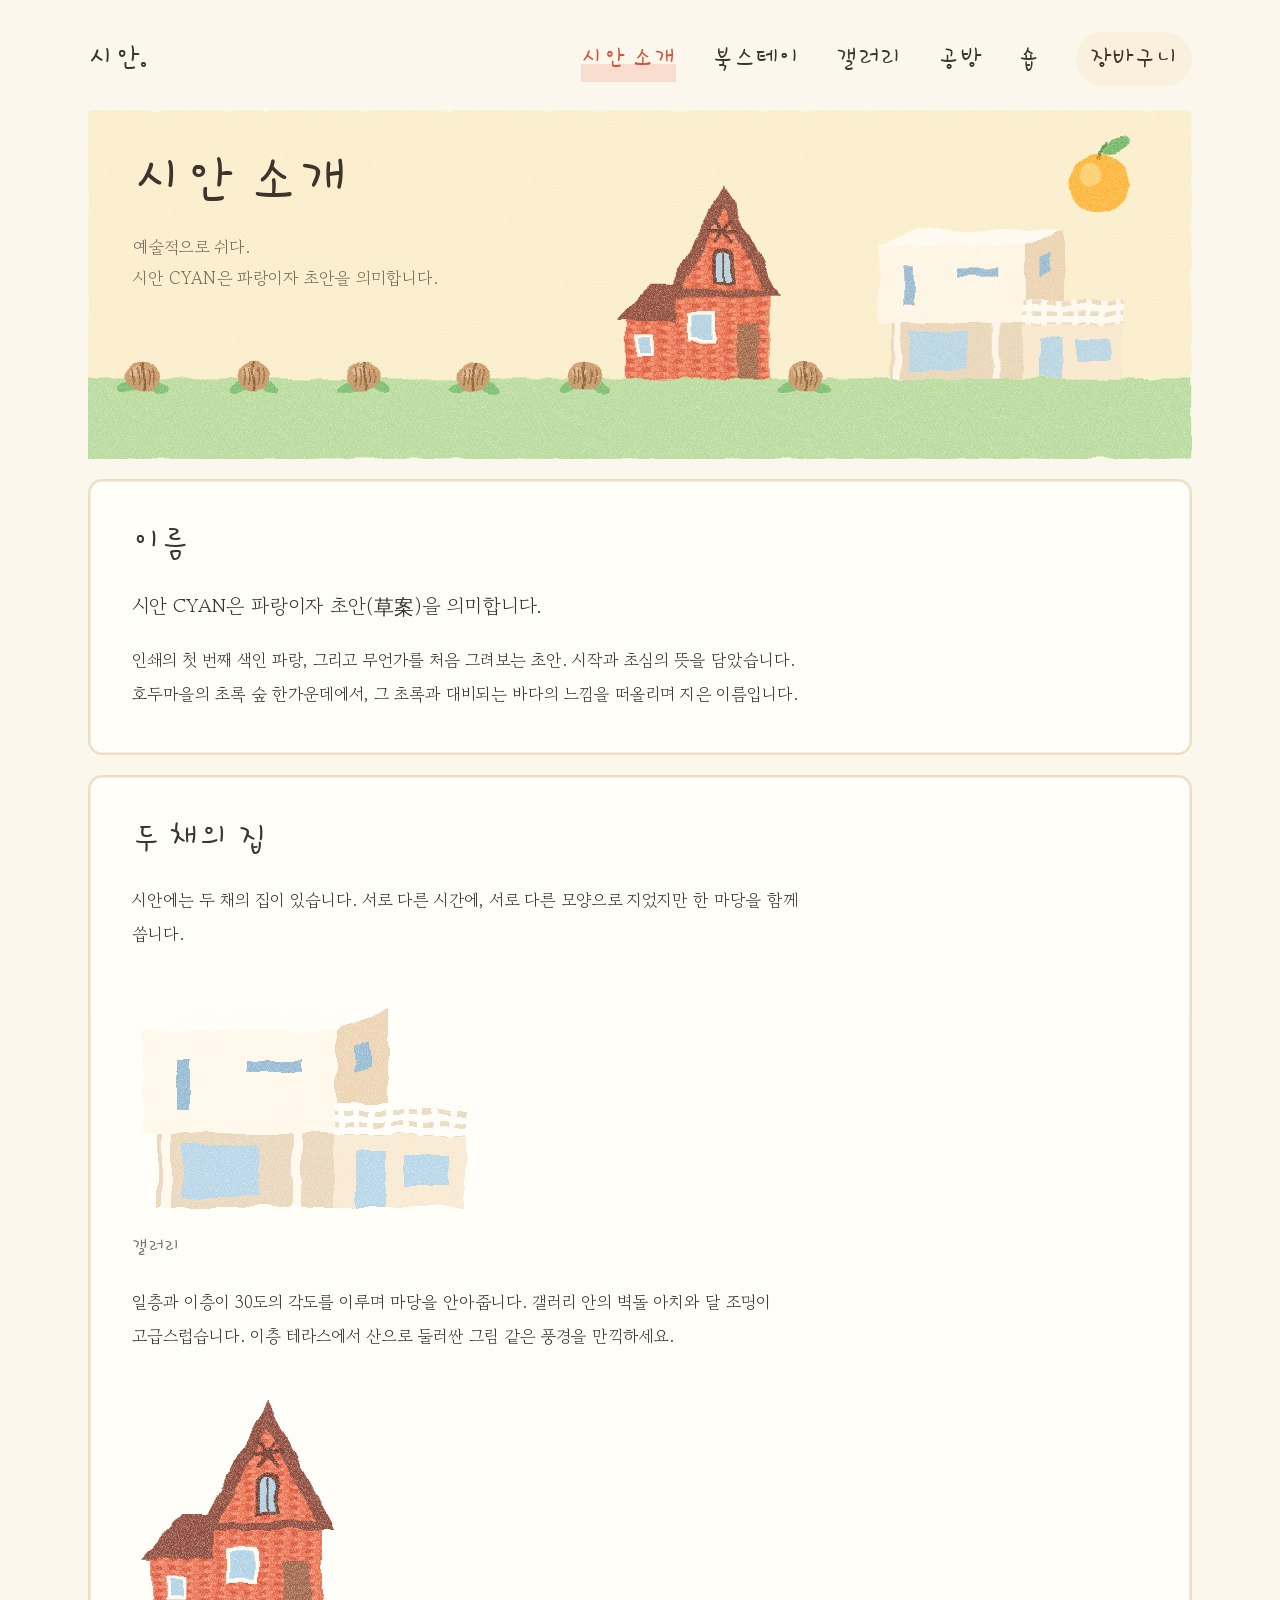
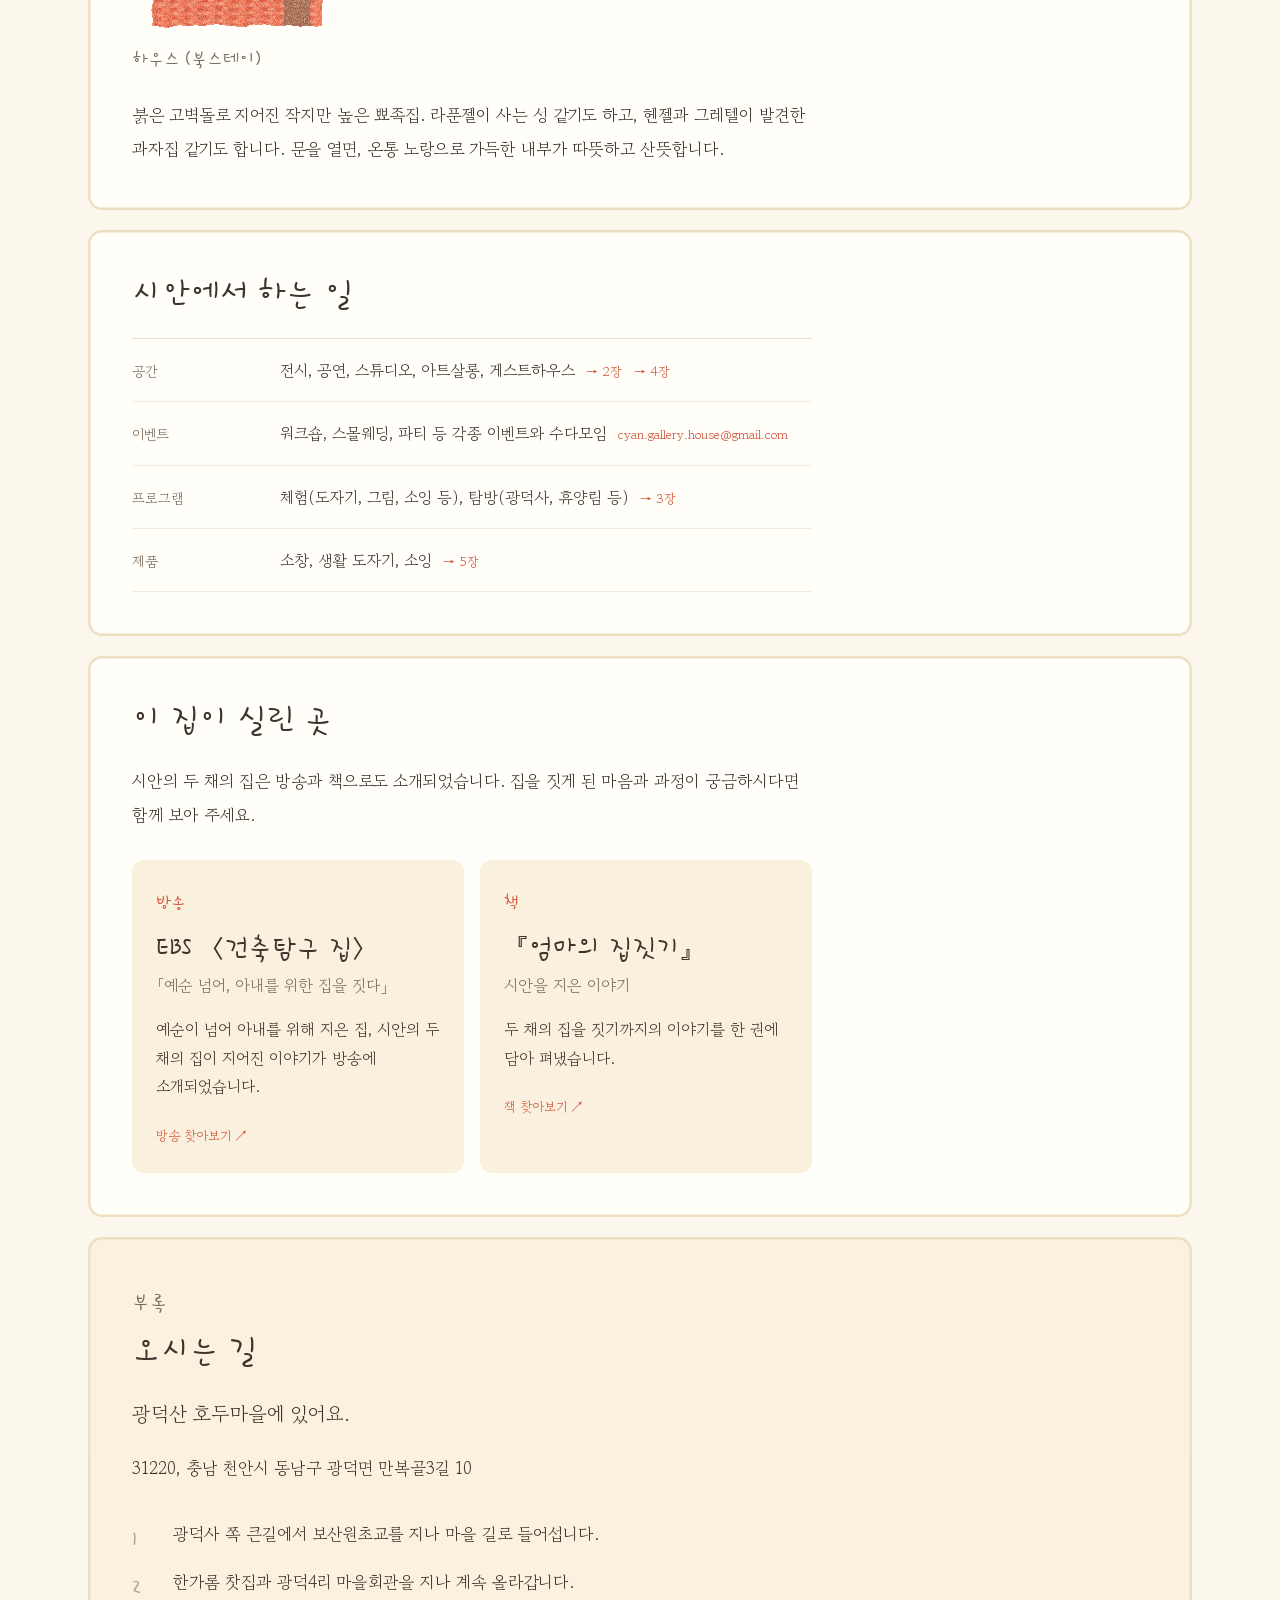
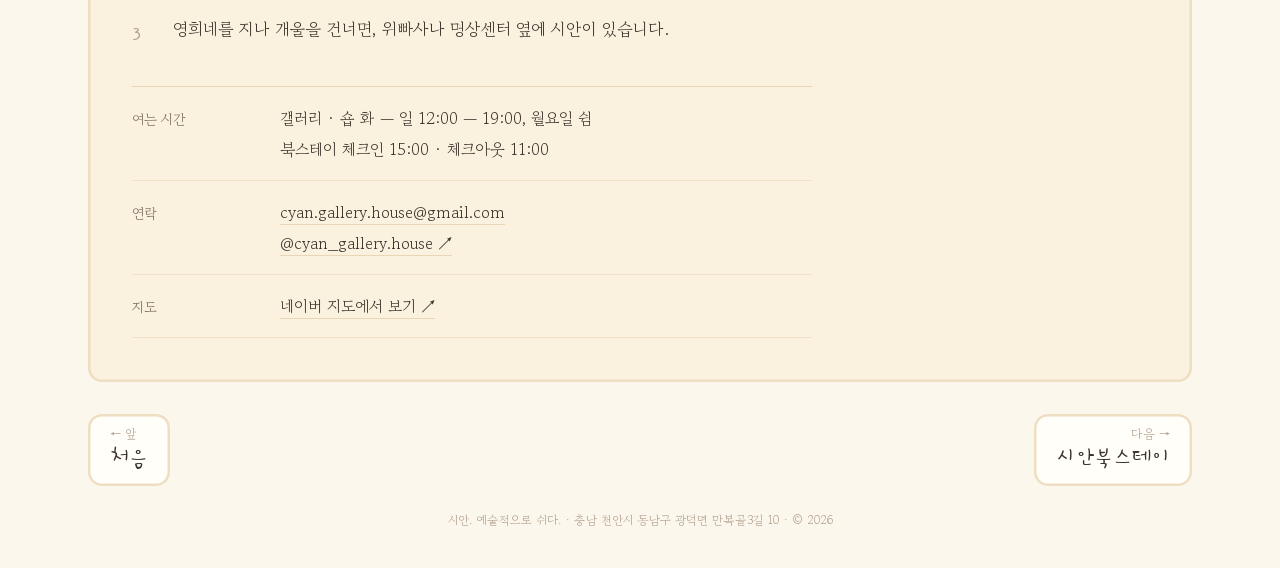
==== commit 94e4e304: "Soften colors a notch; vermilion house, yellower tangerine Co-Authored-By: Claude Opus 5.5 <noreply@" ====
--- a/about.html
+++ b/about.html
@@ -5,7 +5,7 @@
 <meta name="viewport" content="width=device-width, initial-scale=1">
 <title>시안 소개 — 시안.</title>
 <meta name="description" content="시안 CYAN은 파랑이자 초안을 의미합니다. 두 채의 집과 오시는 길.">
-<meta name="theme-color" content="#FFF8E7">
+<meta name="theme-color" content="#FCF7EC">
 <link rel="icon" href="assets/img/book/favicon.png" type="image/png">
 
 <meta property="og:type" content="book">
@@ -48,9 +48,9 @@
     <p class="opener-epigraph">예술적으로 쉬다.<br>시안 CYAN은 파랑이자 초안을 의미합니다.</p>
   </div>
   <svg class="opener-scene" viewBox="0 0 1200 380" role="img" aria-label="귤과 두 채의 집이 있는 그림"><defs><pattern id="brick" width="18" height="10" patternUnits="userSpaceOnUse">
-  <rect width="18" height="10" fill="#E07A5C"/>
-  <rect x="0" y="0" width="8" height="4" fill="#F09A7C"/><rect x="9" y="0" width="8" height="4" fill="#D4654A"/>
-  <rect x="4" y="5" width="8" height="4" fill="#E8907A"/><rect x="13" y="5" width="5" height="4" fill="#F2A487"/><rect x="0" y="5" width="3" height="4" fill="#F2A487"/>
+  <rect width="18" height="10" fill="#E5603F"/>
+  <rect x="0" y="0" width="8" height="4" fill="#EE7D5C"/><rect x="9" y="0" width="8" height="4" fill="#D9543A"/>
+  <rect x="4" y="5" width="8" height="4" fill="#EA7050"/><rect x="13" y="5" width="5" height="4" fill="#F18A6A"/><rect x="0" y="5" width="3" height="4" fill="#F18A6A"/>
 </pattern>
 <pattern id="breeze" width="16" height="12" patternUnits="userSpaceOnUse">
   <rect width="16" height="12" fill="#FFFDF7"/><rect x="3" y="3" width="10" height="5" fill="#EBD9BF"/>
@@ -94,35 +94,35 @@
     <feColorMatrix in="n" type="matrix" values="0 0 0 0 .75 0 0 0 0 .55 0 0 0 0 .35 0 0 0 .06 0"/>
   </filter>
 </defs>
-<g filter="url(#pastel)"><rect width="1200" height="380" rx="8" fill="#FFEDB8"/><rect y="292" width="1200" height="88" fill="#A6DD86"/></g><g filter="url(#pastel)"><ellipse cx="45.7" cy="300.4" rx="14.3" ry="5.8500000000000005" fill="#6DC064" transform="rotate(-20 45.7 300.4)"/><ellipse cx="74.3" cy="300.4" rx="14.3" ry="5.8500000000000005" fill="#6DC064" transform="rotate(20 74.3 300.4)"/><ellipse cx="60.0" cy="290" rx="18.2" ry="16.25" fill="#CF915C"/><ellipse cx="54.8" cy="284.8" rx="7.800000000000001" ry="5.2" fill="#EDBE8C" opacity=".7"/><path d="M60.0 274.4 C56.1 284.8 63.9 295.2 60.0 305.6" stroke="#8A5A34" stroke-width="2.6" fill="none"/><path d="M49.6 280.9 q2.6 9.1 0 18.2" stroke="#946540" stroke-width="1.6900000000000002" fill="none"/><path d="M54.8 280.9 q2.6 9.1 0 18.2" stroke="#946540" stroke-width="1.6900000000000002" fill="none"/><path d="M65.2 280.9 q2.6 9.1 0 18.2" stroke="#946540" stroke-width="1.6900000000000002" fill="none"/><path d="M70.4 280.9 q2.6 9.1 0 18.2" stroke="#946540" stroke-width="1.6900000000000002" fill="none"/><ellipse cx="165.7" cy="300.4" rx="14.3" ry="5.8500000000000005" fill="#6DC064" transform="rotate(-20 165.7 300.4)"/><ellipse cx="194.3" cy="300.4" rx="14.3" ry="5.8500000000000005" fill="#6DC064" transform="rotate(20 194.3 300.4)"/><ellipse cx="180.0" cy="290" rx="18.2" ry="16.25" fill="#CF915C"/><ellipse cx="174.8" cy="284.8" rx="7.800000000000001" ry="5.2" fill="#EDBE8C" opacity=".7"/><path d="M180.0 274.4 C176.1 284.8 183.9 295.2 180.0 305.6" stroke="#8A5A34" stroke-width="2.6" fill="none"/><path d="M169.6 280.9 q2.6 9.1 0 18.2" stroke="#946540" stroke-width="1.6900000000000002" fill="none"/><path d="M174.8 280.9 q2.6 9.1 0 18.2" stroke="#946540" stroke-width="1.6900000000000002" fill="none"/><path d="M185.2 280.9 q2.6 9.1 0 18.2" stroke="#946540" stroke-width="1.6900000000000002" fill="none"/><path d="M190.4 280.9 q2.6 9.1 0 18.2" stroke="#946540" stroke-width="1.6900000000000002" fill="none"/><ellipse cx="285.7" cy="300.4" rx="14.3" ry="5.8500000000000005" fill="#6DC064" transform="rotate(-20 285.7 300.4)"/><ellipse cx="314.3" cy="300.4" rx="14.3" ry="5.8500000000000005" fill="#6DC064" transform="rotate(20 314.3 300.4)"/><ellipse cx="300.0" cy="290" rx="18.2" ry="16.25" fill="#CF915C"/><ellipse cx="294.8" cy="284.8" rx="7.800000000000001" ry="5.2" fill="#EDBE8C" opacity=".7"/><path d="M300.0 274.4 C296.1 284.8 303.9 295.2 300.0 305.6" stroke="#8A5A34" stroke-width="2.6" fill="none"/><path d="M289.6 280.9 q2.6 9.1 0 18.2" stroke="#946540" stroke-width="1.6900000000000002" fill="none"/><path d="M294.8 280.9 q2.6 9.1 0 18.2" stroke="#946540" stroke-width="1.6900000000000002" fill="none"/><path d="M305.2 280.9 q2.6 9.1 0 18.2" stroke="#946540" stroke-width="1.6900000000000002" fill="none"/><path d="M310.4 280.9 q2.6 9.1 0 18.2" stroke="#946540" stroke-width="1.6900000000000002" fill="none"/><ellipse cx="405.7" cy="300.4" rx="14.3" ry="5.8500000000000005" fill="#6DC064" transform="rotate(-20 405.7 300.4)"/><ellipse cx="434.3" cy="300.4" rx="14.3" ry="5.8500000000000005" fill="#6DC064" transform="rotate(20 434.3 300.4)"/><ellipse cx="420.0" cy="290" rx="18.2" ry="16.25" fill="#CF915C"/><ellipse cx="414.8" cy="284.8" rx="7.800000000000001" ry="5.2" fill="#EDBE8C" opacity=".7"/><path d="M420.0 274.4 C416.1 284.8 423.9 295.2 420.0 305.6" stroke="#8A5A34" stroke-width="2.6" fill="none"/><path d="M409.6 280.9 q2.6 9.1 0 18.2" stroke="#946540" stroke-width="1.6900000000000002" fill="none"/><path d="M414.8 280.9 q2.6 9.1 0 18.2" stroke="#946540" stroke-width="1.6900000000000002" fill="none"/><path d="M425.2 280.9 q2.6 9.1 0 18.2" stroke="#946540" stroke-width="1.6900000000000002" fill="none"/><path d="M430.4 280.9 q2.6 9.1 0 18.2" stroke="#946540" stroke-width="1.6900000000000002" fill="none"/><ellipse cx="525.7" cy="300.4" rx="14.3" ry="5.8500000000000005" fill="#6DC064" transform="rotate(-20 525.7 300.4)"/><ellipse cx="554.3" cy="300.4" rx="14.3" ry="5.8500000000000005" fill="#6DC064" transform="rotate(20 554.3 300.4)"/><ellipse cx="540.0" cy="290" rx="18.2" ry="16.25" fill="#CF915C"/><ellipse cx="534.8" cy="284.8" rx="7.800000000000001" ry="5.2" fill="#EDBE8C" opacity=".7"/><path d="M540.0 274.4 C536.1 284.8 543.9 295.2 540.0 305.6" stroke="#8A5A34" stroke-width="2.6" fill="none"/><path d="M529.6 280.9 q2.6 9.1 0 18.2" stroke="#946540" stroke-width="1.6900000000000002" fill="none"/><path d="M534.8 280.9 q2.6 9.1 0 18.2" stroke="#946540" stroke-width="1.6900000000000002" fill="none"/><path d="M545.2 280.9 q2.6 9.1 0 18.2" stroke="#946540" stroke-width="1.6900000000000002" fill="none"/><path d="M550.4 280.9 q2.6 9.1 0 18.2" stroke="#946540" stroke-width="1.6900000000000002" fill="none"/><ellipse cx="765.7" cy="300.4" rx="14.3" ry="5.8500000000000005" fill="#6DC064" transform="rotate(-20 765.7 300.4)"/><ellipse cx="794.3" cy="300.4" rx="14.3" ry="5.8500000000000005" fill="#6DC064" transform="rotate(20 794.3 300.4)"/><ellipse cx="780.0" cy="290" rx="18.2" ry="16.25" fill="#CF915C"/><ellipse cx="774.8" cy="284.8" rx="7.800000000000001" ry="5.2" fill="#EDBE8C" opacity=".7"/><path d="M780.0 274.4 C776.1 284.8 783.9 295.2 780.0 305.6" stroke="#8A5A34" stroke-width="2.6" fill="none"/><path d="M769.6 280.9 q2.6 9.1 0 18.2" stroke="#946540" stroke-width="1.6900000000000002" fill="none"/><path d="M774.8 280.9 q2.6 9.1 0 18.2" stroke="#946540" stroke-width="1.6900000000000002" fill="none"/><path d="M785.2 280.9 q2.6 9.1 0 18.2" stroke="#946540" stroke-width="1.6900000000000002" fill="none"/><path d="M790.4 280.9 q2.6 9.1 0 18.2" stroke="#946540" stroke-width="1.6900000000000002" fill="none"/></g><g class="art" filter="url(#pastel)"><g>
+<g filter="url(#pastel)"><rect width="1200" height="380" rx="8" fill="#FBEFCC"/><rect y="292" width="1200" height="88" fill="#B5DC9C"/></g><g filter="url(#pastel)"><ellipse cx="45.7" cy="300.4" rx="14.3" ry="5.8500000000000005" fill="#7BBF73" transform="rotate(-20 45.7 300.4)"/><ellipse cx="74.3" cy="300.4" rx="14.3" ry="5.8500000000000005" fill="#7BBF73" transform="rotate(20 74.3 300.4)"/><ellipse cx="60.0" cy="290" rx="18.2" ry="16.25" fill="#C99566"/><ellipse cx="54.8" cy="284.8" rx="7.800000000000001" ry="5.2" fill="#E6C49C" opacity=".7"/><path d="M60.0 274.4 C56.1 284.8 63.9 295.2 60.0 305.6" stroke="#8A5A34" stroke-width="2.6" fill="none"/><path d="M49.6 280.9 q2.6 9.1 0 18.2" stroke="#946540" stroke-width="1.6900000000000002" fill="none"/><path d="M54.8 280.9 q2.6 9.1 0 18.2" stroke="#946540" stroke-width="1.6900000000000002" fill="none"/><path d="M65.2 280.9 q2.6 9.1 0 18.2" stroke="#946540" stroke-width="1.6900000000000002" fill="none"/><path d="M70.4 280.9 q2.6 9.1 0 18.2" stroke="#946540" stroke-width="1.6900000000000002" fill="none"/><ellipse cx="165.7" cy="300.4" rx="14.3" ry="5.8500000000000005" fill="#7BBF73" transform="rotate(-20 165.7 300.4)"/><ellipse cx="194.3" cy="300.4" rx="14.3" ry="5.8500000000000005" fill="#7BBF73" transform="rotate(20 194.3 300.4)"/><ellipse cx="180.0" cy="290" rx="18.2" ry="16.25" fill="#C99566"/><ellipse cx="174.8" cy="284.8" rx="7.800000000000001" ry="5.2" fill="#E6C49C" opacity=".7"/><path d="M180.0 274.4 C176.1 284.8 183.9 295.2 180.0 305.6" stroke="#8A5A34" stroke-width="2.6" fill="none"/><path d="M169.6 280.9 q2.6 9.1 0 18.2" stroke="#946540" stroke-width="1.6900000000000002" fill="none"/><path d="M174.8 280.9 q2.6 9.1 0 18.2" stroke="#946540" stroke-width="1.6900000000000002" fill="none"/><path d="M185.2 280.9 q2.6 9.1 0 18.2" stroke="#946540" stroke-width="1.6900000000000002" fill="none"/><path d="M190.4 280.9 q2.6 9.1 0 18.2" stroke="#946540" stroke-width="1.6900000000000002" fill="none"/><ellipse cx="285.7" cy="300.4" rx="14.3" ry="5.8500000000000005" fill="#7BBF73" transform="rotate(-20 285.7 300.4)"/><ellipse cx="314.3" cy="300.4" rx="14.3" ry="5.8500000000000005" fill="#7BBF73" transform="rotate(20 314.3 300.4)"/><ellipse cx="300.0" cy="290" rx="18.2" ry="16.25" fill="#C99566"/><ellipse cx="294.8" cy="284.8" rx="7.800000000000001" ry="5.2" fill="#E6C49C" opacity=".7"/><path d="M300.0 274.4 C296.1 284.8 303.9 295.2 300.0 305.6" stroke="#8A5A34" stroke-width="2.6" fill="none"/><path d="M289.6 280.9 q2.6 9.1 0 18.2" stroke="#946540" stroke-width="1.6900000000000002" fill="none"/><path d="M294.8 280.9 q2.6 9.1 0 18.2" stroke="#946540" stroke-width="1.6900000000000002" fill="none"/><path d="M305.2 280.9 q2.6 9.1 0 18.2" stroke="#946540" stroke-width="1.6900000000000002" fill="none"/><path d="M310.4 280.9 q2.6 9.1 0 18.2" stroke="#946540" stroke-width="1.6900000000000002" fill="none"/><ellipse cx="405.7" cy="300.4" rx="14.3" ry="5.8500000000000005" fill="#7BBF73" transform="rotate(-20 405.7 300.4)"/><ellipse cx="434.3" cy="300.4" rx="14.3" ry="5.8500000000000005" fill="#7BBF73" transform="rotate(20 434.3 300.4)"/><ellipse cx="420.0" cy="290" rx="18.2" ry="16.25" fill="#C99566"/><ellipse cx="414.8" cy="284.8" rx="7.800000000000001" ry="5.2" fill="#E6C49C" opacity=".7"/><path d="M420.0 274.4 C416.1 284.8 423.9 295.2 420.0 305.6" stroke="#8A5A34" stroke-width="2.6" fill="none"/><path d="M409.6 280.9 q2.6 9.1 0 18.2" stroke="#946540" stroke-width="1.6900000000000002" fill="none"/><path d="M414.8 280.9 q2.6 9.1 0 18.2" stroke="#946540" stroke-width="1.6900000000000002" fill="none"/><path d="M425.2 280.9 q2.6 9.1 0 18.2" stroke="#946540" stroke-width="1.6900000000000002" fill="none"/><path d="M430.4 280.9 q2.6 9.1 0 18.2" stroke="#946540" stroke-width="1.6900000000000002" fill="none"/><ellipse cx="525.7" cy="300.4" rx="14.3" ry="5.8500000000000005" fill="#7BBF73" transform="rotate(-20 525.7 300.4)"/><ellipse cx="554.3" cy="300.4" rx="14.3" ry="5.8500000000000005" fill="#7BBF73" transform="rotate(20 554.3 300.4)"/><ellipse cx="540.0" cy="290" rx="18.2" ry="16.25" fill="#C99566"/><ellipse cx="534.8" cy="284.8" rx="7.800000000000001" ry="5.2" fill="#E6C49C" opacity=".7"/><path d="M540.0 274.4 C536.1 284.8 543.9 295.2 540.0 305.6" stroke="#8A5A34" stroke-width="2.6" fill="none"/><path d="M529.6 280.9 q2.6 9.1 0 18.2" stroke="#946540" stroke-width="1.6900000000000002" fill="none"/><path d="M534.8 280.9 q2.6 9.1 0 18.2" stroke="#946540" stroke-width="1.6900000000000002" fill="none"/><path d="M545.2 280.9 q2.6 9.1 0 18.2" stroke="#946540" stroke-width="1.6900000000000002" fill="none"/><path d="M550.4 280.9 q2.6 9.1 0 18.2" stroke="#946540" stroke-width="1.6900000000000002" fill="none"/><ellipse cx="765.7" cy="300.4" rx="14.3" ry="5.8500000000000005" fill="#7BBF73" transform="rotate(-20 765.7 300.4)"/><ellipse cx="794.3" cy="300.4" rx="14.3" ry="5.8500000000000005" fill="#7BBF73" transform="rotate(20 794.3 300.4)"/><ellipse cx="780.0" cy="290" rx="18.2" ry="16.25" fill="#C99566"/><ellipse cx="774.8" cy="284.8" rx="7.800000000000001" ry="5.2" fill="#E6C49C" opacity=".7"/><path d="M780.0 274.4 C776.1 284.8 783.9 295.2 780.0 305.6" stroke="#8A5A34" stroke-width="2.6" fill="none"/><path d="M769.6 280.9 q2.6 9.1 0 18.2" stroke="#946540" stroke-width="1.6900000000000002" fill="none"/><path d="M774.8 280.9 q2.6 9.1 0 18.2" stroke="#946540" stroke-width="1.6900000000000002" fill="none"/><path d="M785.2 280.9 q2.6 9.1 0 18.2" stroke="#946540" stroke-width="1.6900000000000002" fill="none"/><path d="M790.4 280.9 q2.6 9.1 0 18.2" stroke="#946540" stroke-width="1.6900000000000002" fill="none"/></g><g class="art" filter="url(#pastel)"><g>
  <rect x="583.84" y="226.48000000000002" width="59.28" height="65.52" fill="url(#brick)"/>
- <polygon points="574.48,229.6 611.92,189.04 643.12,189.04 643.12,229.6" fill="#8A4636"/>
- <rect x="596.32" y="245.2" width="20.28" height="23.400000000000002" fill="#FFFBF2"/><rect x="599.44" y="248.32" width="14.040000000000001" height="17.16" fill="#9FCBEA"/>
+ <polygon points="574.48,229.6 611.92,189.04 643.12,189.04 643.12,229.6" fill="#8E4A3A"/>
+ <rect x="596.32" y="245.2" width="20.28" height="23.400000000000002" fill="#FFFBF2"/><rect x="599.44" y="248.32" width="14.040000000000001" height="17.16" fill="#AFD1E6"/>
  <rect x="640" y="195.28" width="101.4" height="96.72" fill="url(#brick)"/>
- <polygon points="627.52,203.07999999999998 690.7,82.95999999999998 753.88,203.07999999999998" fill="#8A4636"/>
+ <polygon points="627.52,203.07999999999998 690.7,82.95999999999998 753.88,203.07999999999998" fill="#8E4A3A"/>
  <polygon points="646.24,195.28 690.7,107.91999999999999 735.16,195.28" fill="url(#brick)"/>
  <path d="M675.88 131.32 L705.52 131.32 M682.12 120.4 L699.28 142.24 M699.28 120.4 L682.12 142.24" stroke="#6E3A2C" stroke-width="3.9000000000000004" stroke-linecap="round"/>
  <path d="M679.0 189.04 v-28.080000000000002 a11.700000000000001 11.700000000000001 0 0 1 23.400000000000002 0 v28.080000000000002z" fill="#6E3A2C"/>
- <path d="M682.9 185.92000000000002 v-24.18 a7.800000000000001 7.800000000000001 0 0 1 15.600000000000001 0 v24.18z" fill="#9FCBEA"/>
+ <path d="M682.9 185.92000000000002 v-24.18 a7.800000000000001 7.800000000000001 0 0 1 15.600000000000001 0 v24.18z" fill="#AFD1E6"/>
  <rect x="689.92" y="154.72" width="1.9500000000000002" height="31.200000000000003" fill="#6E3A2C"/>
- <rect x="652.48" y="218.68" width="29.64" height="34.32" fill="#FFFBF2"/><rect x="656.38" y="222.57999999999998" width="21.84" height="26.52" fill="#9FCBEA"/>
+ <rect x="652.48" y="218.68" width="29.64" height="34.32" fill="#FFFBF2"/><rect x="656.38" y="222.57999999999998" width="21.84" height="26.52" fill="#AFD1E6"/>
  <rect x="705.52" y="232.72" width="24.96" height="59.28" fill="#A0654A"/>
 </g></g><g class="art" filter="url(#pastel)"><g>
  <rect x="873.12" y="231.32" width="144.32" height="60.68" fill="#E9D6BA"/>
- <rect x="892.8" y="241.16" width="63.959999999999994" height="42.64" fill="#A9D3EE"/>
+ <rect x="892.8" y="241.16" width="63.959999999999994" height="42.64" fill="#B5D5E8"/>
  <rect x="876.4" y="231.32" width="7.38" height="60.68" fill="#FFF8EC"/>
  <rect x="983.0" y="231.32" width="7.38" height="60.68" fill="#FFF8EC"/>
  <polygon points="860,147.68 902.64,129.64000000000001 1061.72,129.64000000000001 1019.0799999999999,147.68" fill="#FFFDF8"/>
  <rect x="860" y="147.68" width="159.07999999999998" height="83.64" fill="#FFF8EA"/>
  <polygon points="1019.0799999999999,147.68 1061.72,129.64000000000001 1061.72,213.28 1019.0799999999999,231.32" fill="#EBD3B2"/>
- <rect x="945.28" y="172.28" width="45.919999999999995" height="9.02" fill="#7FB2D6"/>
- <rect x="887.88" y="169.0" width="11.479999999999999" height="42.64" fill="#7FB2D6"/>
- <polygon points="1033.84,160.8 1046.96,155.06 1046.96,177.2 1033.84,182.94" fill="#7FB2D6"/>
+ <rect x="945.28" y="172.28" width="45.919999999999995" height="9.02" fill="#93B9D3"/>
+ <rect x="887.88" y="169.0" width="11.479999999999999" height="42.64" fill="#93B9D3"/>
+ <polygon points="1033.84,160.8 1046.96,155.06 1046.96,177.2 1033.84,182.94" fill="#93B9D3"/>
  <rect x="1017.44" y="232.96" width="108.24" height="59.04" fill="#F8E9D0"/>
- <rect x="1035.48" y="246.08" width="24.599999999999998" height="45.919999999999995" fill="#A9D3EE"/>
- <rect x="1074.84" y="249.36" width="37.72" height="24.599999999999998" fill="#A9D3EE"/>
+ <rect x="1035.48" y="246.08" width="24.599999999999998" height="45.919999999999995" fill="#B5D5E8"/>
+ <rect x="1074.84" y="249.36" width="37.72" height="24.599999999999998" fill="#B5D5E8"/>
  <rect x="1017.44" y="206.72" width="108.24" height="26.24" fill="url(#breeze)"/>
-</g></g><g class="art" filter="url(#pastel)"><circle cx="1100" cy="80" r="32.4" fill="#FF9A2E"/><circle cx="1091.0" cy="71.0" r="12.6" fill="#FFC266" opacity=".75"/><path d="M1100 49.4 q1.8 -9.0 5.4 -12.6" stroke="#5A8E44" stroke-width="3.6" fill="none" stroke-linecap="round"/><ellipse cx="1118.0" cy="38.6" rx="16.2" ry="7.2" fill="#5DB858" transform="rotate(-24 1118.0 38.6)"/><circle cx="1100" cy="53.0" r="2.7" fill="#C96F12"/></g><rect width="1200" height="380" rx="8" filter="url(#paper)" pointer-events="none"/></svg>
+</g></g><g class="art" filter="url(#pastel)"><circle cx="1100" cy="80" r="32.4" fill="#FFB534"/><circle cx="1091.0" cy="71.0" r="12.6" fill="#FFD77E" opacity=".75"/><path d="M1100 49.4 q1.8 -9.0 5.4 -12.6" stroke="#5A8E44" stroke-width="3.6" fill="none" stroke-linecap="round"/><ellipse cx="1118.0" cy="38.6" rx="16.2" ry="7.2" fill="#6DB767" transform="rotate(-24 1118.0 38.6)"/><circle cx="1100" cy="53.0" r="2.7" fill="#D9921C"/></g><rect width="1200" height="380" rx="8" filter="url(#paper)" pointer-events="none"/></svg>
 </header>
 
 <!-- ✏️ 1장 본문 -->
@@ -142,9 +142,9 @@
 
   <figure class="plate">
     <svg class="plate-art" viewBox="0 0 340 232" role="img" aria-label="하얀 네모 위층이 비스듬히 올라앉은 갤러리 그림"><defs><pattern id="brick" width="18" height="10" patternUnits="userSpaceOnUse">
-  <rect width="18" height="10" fill="#E07A5C"/>
-  <rect x="0" y="0" width="8" height="4" fill="#F09A7C"/><rect x="9" y="0" width="8" height="4" fill="#D4654A"/>
-  <rect x="4" y="5" width="8" height="4" fill="#E8907A"/><rect x="13" y="5" width="5" height="4" fill="#F2A487"/><rect x="0" y="5" width="3" height="4" fill="#F2A487"/>
+  <rect width="18" height="10" fill="#E5603F"/>
+  <rect x="0" y="0" width="8" height="4" fill="#EE7D5C"/><rect x="9" y="0" width="8" height="4" fill="#D9543A"/>
+  <rect x="4" y="5" width="8" height="4" fill="#EA7050"/><rect x="13" y="5" width="5" height="4" fill="#F18A6A"/><rect x="0" y="5" width="3" height="4" fill="#F18A6A"/>
 </pattern>
 <pattern id="breeze" width="16" height="12" patternUnits="userSpaceOnUse">
   <rect width="16" height="12" fill="#FFFDF7"/><rect x="3" y="3" width="10" height="5" fill="#EBD9BF"/>
@@ -190,18 +190,18 @@
 </defs>
 <g filter="url(#pastel)"><g>
  <rect x="26.0" y="146.0" width="176.0" height="74.0" fill="#E9D6BA"/>
- <rect x="50.0" y="158.0" width="78.0" height="52.0" fill="#A9D3EE"/>
+ <rect x="50.0" y="158.0" width="78.0" height="52.0" fill="#B5D5E8"/>
  <rect x="30.0" y="146.0" width="9.0" height="74.0" fill="#FFF8EC"/>
  <rect x="160.0" y="146.0" width="9.0" height="74.0" fill="#FFF8EC"/>
  <polygon points="10,44.0 62.0,22.0 256.0,22.0 204.0,44.0" fill="#FFFDF8"/>
  <rect x="10" y="44.0" width="194.0" height="102.0" fill="#FFF8EA"/>
  <polygon points="204.0,44.0 256.0,22.0 256.0,124.0 204.0,146.0" fill="#EBD3B2"/>
- <rect x="114.0" y="74.0" width="56.0" height="11.0" fill="#7FB2D6"/>
- <rect x="44.0" y="70.0" width="14.0" height="52.0" fill="#7FB2D6"/>
- <polygon points="222.0,60.0 238.0,53.0 238.0,80.0 222.0,87.0" fill="#7FB2D6"/>
+ <rect x="114.0" y="74.0" width="56.0" height="11.0" fill="#93B9D3"/>
+ <rect x="44.0" y="70.0" width="14.0" height="52.0" fill="#93B9D3"/>
+ <polygon points="222.0,60.0 238.0,53.0 238.0,80.0 222.0,87.0" fill="#93B9D3"/>
  <rect x="202.0" y="148.0" width="132.0" height="72.0" fill="#F8E9D0"/>
- <rect x="224.0" y="164.0" width="30.0" height="56.0" fill="#A9D3EE"/>
- <rect x="272.0" y="168.0" width="46.0" height="30.0" fill="#A9D3EE"/>
+ <rect x="224.0" y="164.0" width="30.0" height="56.0" fill="#B5D5E8"/>
+ <rect x="272.0" y="168.0" width="46.0" height="30.0" fill="#B5D5E8"/>
  <rect x="202.0" y="116.0" width="132.0" height="32.0" fill="url(#breeze)"/>
 </g></g></svg>
     <figcaption>갤러리</figcaption>
@@ -211,10 +211,10 @@
   </div>
 
   <figure class="plate plate--small">
-    <svg class="plate-art" viewBox="0 0 250 290" role="img" aria-label="붉은 벽돌 뾰족집 그림"><defs><pattern id="brick" width="18" height="10" patternUnits="userSpaceOnUse">
-  <rect width="18" height="10" fill="#E07A5C"/>
-  <rect x="0" y="0" width="8" height="4" fill="#F09A7C"/><rect x="9" y="0" width="8" height="4" fill="#D4654A"/>
-  <rect x="4" y="5" width="8" height="4" fill="#E8907A"/><rect x="13" y="5" width="5" height="4" fill="#F2A487"/><rect x="0" y="5" width="3" height="4" fill="#F2A487"/>
+    <svg class="plate-art" viewBox="0 0 250 290" role="img" aria-label="다홍 벽돌 뾰족집 그림"><defs><pattern id="brick" width="18" height="10" patternUnits="userSpaceOnUse">
+  <rect width="18" height="10" fill="#E5603F"/>
+  <rect x="0" y="0" width="8" height="4" fill="#EE7D5C"/><rect x="9" y="0" width="8" height="4" fill="#D9543A"/>
+  <rect x="4" y="5" width="8" height="4" fill="#EA7050"/><rect x="13" y="5" width="5" height="4" fill="#F18A6A"/><rect x="0" y="5" width="3" height="4" fill="#F18A6A"/>
 </pattern>
 <pattern id="breeze" width="16" height="12" patternUnits="userSpaceOnUse">
   <rect width="16" height="12" fill="#FFFDF7"/><rect x="3" y="3" width="10" height="5" fill="#EBD9BF"/>
@@ -260,16 +260,16 @@
 </defs>
 <g filter="url(#pastel)"><g>
  <rect x="24.0" y="198.0" width="76.0" height="84.0" fill="url(#brick)"/>
- <polygon points="12.0,202.0 60.0,150.0 100.0,150.0 100.0,202.0" fill="#8A4636"/>
- <rect x="40.0" y="222.0" width="26.0" height="30.0" fill="#FFFBF2"/><rect x="44.0" y="226.0" width="18.0" height="22.0" fill="#9FCBEA"/>
+ <polygon points="12.0,202.0 60.0,150.0 100.0,150.0 100.0,202.0" fill="#8E4A3A"/>
+ <rect x="40.0" y="222.0" width="26.0" height="30.0" fill="#FFFBF2"/><rect x="44.0" y="226.0" width="18.0" height="22.0" fill="#AFD1E6"/>
  <rect x="96" y="158.0" width="130.0" height="124.0" fill="url(#brick)"/>
- <polygon points="80.0,168.0 161.0,14.0 242.0,168.0" fill="#8A4636"/>
+ <polygon points="80.0,168.0 161.0,14.0 242.0,168.0" fill="#8E4A3A"/>
  <polygon points="104.0,158.0 161.0,46.0 218.0,158.0" fill="url(#brick)"/>
  <path d="M142.0 76.0 L180.0 76.0 M150.0 62.0 L172.0 90.0 M172.0 62.0 L150.0 90.0" stroke="#6E3A2C" stroke-width="5.0" stroke-linecap="round"/>
  <path d="M146.0 150.0 v-36.0 a15.0 15.0 0 0 1 30.0 0 v36.0z" fill="#6E3A2C"/>
- <path d="M151.0 146.0 v-31.0 a10.0 10.0 0 0 1 20.0 0 v31.0z" fill="#9FCBEA"/>
+ <path d="M151.0 146.0 v-31.0 a10.0 10.0 0 0 1 20.0 0 v31.0z" fill="#AFD1E6"/>
  <rect x="160.0" y="106.0" width="2.5" height="40.0" fill="#6E3A2C"/>
- <rect x="112.0" y="188.0" width="38.0" height="44.0" fill="#FFFBF2"/><rect x="117.0" y="193.0" width="28.0" height="34.0" fill="#9FCBEA"/>
+ <rect x="112.0" y="188.0" width="38.0" height="44.0" fill="#FFFBF2"/><rect x="117.0" y="193.0" width="28.0" height="34.0" fill="#AFD1E6"/>
  <rect x="180.0" y="206.0" width="32.0" height="76.0" fill="#A0654A"/>
 </g></g></svg>
     <figcaption>하우스 (북스테이)</figcaption>
--- a/assets/css/style.css
+++ b/assets/css/style.css
@@ -7,17 +7,17 @@
    ============================================================ */
 
 :root{
-  --desk:   #FFF8E7;   /* 바탕 (크림 종이) */
+  --desk:   #FCF7EC;   /* 바탕 (크림 종이) */
   --paper:  #FFFEF9;   /* 카드 */
-  --tint:   #FFF0D4;   /* 입력 칸 · 옅은 면 */
-  --line:   #F3DFB8;   /* 카드 테두리 */
+  --tint:   #FAF0DE;   /* 입력 칸 · 옅은 면 */
+  --line:   #EEDEC2;   /* 카드 테두리 */
   --ink:    #3D342C;   /* 글자 */
   --ink-2:  #7A6B5C;   /* 보조 글자 */
   --ink-3:  #B4A290;   /* 흐린 글자 */
   --rule:   rgba(196,150,90,.30);
   --rule-2: rgba(196,150,90,.18);
-  --accent: #F2603F;   /* 귤 · 지붕 빨강 */
-  --blue:   #DE4A2E;   /* 링크 · 강조 (진한 빨강) */
+  --accent: #E96A4E;   /* 귤 · 지붕 빨강 */
+  --blue:   #D2553B;   /* 링크 · 강조 (진한 빨강) */
 
   --serif: "Gowun Batang", "Noto Serif KR", serif;   /* 본문 */
   --pen:   "Hi Melody", "Gowun Batang", cursive;      /* 제목 · 숫자 — 연필 손글씨 */
@@ -58,7 +58,7 @@
 .sr{ position:absolute; width:1px; height:1px; overflow:hidden; clip:rect(0 0 0 0); white-space:nowrap; }
 .skip{ position:absolute; left:-9999px; top:0; z-index:300; background:var(--ink); color:var(--paper); padding:10px 16px; font-size:14px; }
 .skip:focus{ left:12px; top:12px; }
-::selection{ background:#FFE2D6; }
+::selection{ background:#F9E3D9; }
 :focus-visible{ outline:2px solid var(--accent); outline-offset:3px; border-radius:6px; }
 
 .link{ border-bottom:1px solid var(--rule); transition:border-color .2s, color .2s; }
@@ -84,12 +84,12 @@
 .hp-nav{ display:flex; flex-wrap:wrap; gap:clamp(14px,3vw,36px); }
 .hp-nav a{
   font-family:var(--pen); font-size:clamp(20px,2.2vw,27px); color:#3D342C;
-  background:linear-gradient(transparent 60%, rgba(242,96,63,0) 60% 92%, transparent 92%);
+  background:linear-gradient(transparent 60%, rgba(233,106,78,0) 60% 92%, transparent 92%);
   transition:color .2s, background .25s;
 }
-.hp-nav a:hover, .hp-nav a:focus-visible, .hp-nav a[aria-current="page"]{ color:#DE4A2E; background:linear-gradient(transparent 60%, rgba(242,96,63,.18) 60% 92%, transparent 92%); }
+.hp-nav a:hover, .hp-nav a:focus-visible, .hp-nav a[aria-current="page"]{ color:#D2553B; background:linear-gradient(transparent 60%, rgba(233,106,78,.18) 60% 92%, transparent 92%); }
 .hp-nav .head-cart{ padding:0 14px; border-radius:999px; background:var(--tint); }
-.hp-nav .head-cart:hover{ background:#FFE2D6; }
+.hp-nav .head-cart:hover{ background:#F9E3D9; }
 .head-cart-n{ display:inline-grid; place-items:center; min-width:22px; height:22px; margin-left:6px; padding:0 6px; border-radius:999px; background:var(--accent); color:#fff; font-size:16px; line-height:1; vertical-align:2px; }
 .head-cart-n[hidden]{ display:none; }
 
@@ -101,50 +101,50 @@
 .scene a{ cursor:pointer; outline:none; }
 .scene .art{ transform-box:fill-box; transform-origin:50% 100%; transition:transform .45s var(--ease); }
 .scene a:hover .art, .scene a:focus-visible .art{ transform:translateY(-6px) rotate(-1.5deg); }
-.scene a:hover text, .scene a:focus-visible text{ fill:#DE4A2E; }
-.scene a:focus-visible .tag rect{ stroke:#DE4A2E; stroke-width:2; }
+.scene a:hover text, .scene a:focus-visible text{ fill:#D2553B; }
+.scene a:focus-visible .tag rect{ stroke:#D2553B; stroke-width:2; }
 
 /* 아래: 방명록 + 계절 사진 */
 .hp-bottom{ display:grid; grid-template-columns:minmax(0,1fr) minmax(220px,28%); gap:clamp(12px,2vw,20px); margin-top:clamp(14px,2vw,20px); animation:rise 1s var(--ease) .15s both; }
 .hp-guest{
   display:grid; grid-template-columns:minmax(0,1fr) minmax(220px,34%);
-  background:#FFFEF9; border-radius:14px; box-shadow:0 0 0 2.5px #F3DFB8 inset;
+  background:#FFFEF9; border-radius:14px; box-shadow:0 0 0 2.5px #EEDEC2 inset;
 }
 .hp-notes{ padding:22px 26px 26px; min-width:0; }
-.hp-write{ padding:22px 24px 24px; border-left:2px dashed #F3DFB8; }
+.hp-write{ padding:22px 24px 24px; border-left:2px dashed #EEDEC2; }
 .hp-h{ font-family:var(--pen); font-size:23px; line-height:1.1; color:#3D342C; margin-bottom:14px; }
 .hp-h--sm{ font-size:19px; margin-bottom:6px; }
 
 .notes{ display:grid; grid-template-columns:repeat(auto-fill,minmax(170px,1fr)); gap:12px; }
-.note{ padding:14px 16px; border-radius:10px; background:#FFEFC2; min-height:110px; display:flex; flex-direction:column; justify-content:space-between; }
-.note--1{ background:#E4F5D4; } .note--2{ background:#FFE2D6; }
+.note{ padding:14px 16px; border-radius:10px; background:#FBF0CF; min-height:110px; display:flex; flex-direction:column; justify-content:space-between; }
+.note--1{ background:#E6F2DA; } .note--2{ background:#F9E3D9; }
 .note:nth-child(odd){ transform:rotate(-.8deg); } .note:nth-child(even){ transform:rotate(.7deg); }
 .note-text{ font-size:14.5px; line-height:1.7; color:#4A3E34; display:-webkit-box; -webkit-line-clamp:4; -webkit-box-orient:vertical; overflow:hidden; }
 .note-by{ margin-top:8px; font-family:var(--pen); font-size:18px; color:#A08A72; }
-.note--empty{ grid-column:1 / -1; background:transparent; border:2px dashed #F3DFB8; transform:none !important; justify-content:center; align-items:center; text-align:center; font-size:14.5px; line-height:1.8; color:#A08A72; }
+.note--empty{ grid-column:1 / -1; background:transparent; border:2px dashed #EEDEC2; transform:none !important; justify-content:center; align-items:center; text-align:center; font-size:14.5px; line-height:1.8; color:#A08A72; }
 
 .hp-write .guest-form{ display:grid; gap:12px; margin-top:4px; }
 .hp-write .field label{ font-size:12.5px; color:#A08A72; }
 .hp-write .field input:not([type="checkbox"]), .hp-write .field textarea{
-  padding:8px 10px; border:0; border-radius:8px; background:#FFF0D4; font-size:14.5px; background-image:none;
-}
-.hp-write .field input:focus, .hp-write .field textarea:focus{ box-shadow:0 0 0 2px #F2603F55; }
+  padding:8px 10px; border:0; border-radius:8px; background:#FAF0DE; font-size:14.5px; background-image:none;
+}
+.hp-write .field input:focus, .hp-write .field textarea:focus{ box-shadow:0 0 0 2px #E96A4E55; }
 .hp-btn{
   justify-self:start; border:0; cursor:pointer; padding:8px 22px; border-radius:999px;
-  background:#F2603F; color:#fff; font-family:var(--pen); font-size:17px; line-height:1.2;
+  background:#E96A4E; color:#fff; font-family:var(--pen); font-size:17px; line-height:1.2;
   transition:transform .3s var(--ease), background .2s;
 }
-.hp-btn:hover{ background:#DE4A2E; transform:translateY(-2px); }
+.hp-btn:hover{ background:#D2553B; transform:translateY(-2px); }
 .hp-btn:disabled{ background:#EBD9BE; cursor:default; transform:none; }
 .hp-write .guest-thanks{ font-size:14.5px; line-height:1.8; color:#7A6B5C; margin-top:8px; }
 
 .hp-season{
   position:relative; margin:0; border-radius:14px; overflow:hidden; min-height:220px;
-  background:#FFE6D2; display:flex; flex-direction:column; align-items:center; justify-content:center; text-align:center;
+  background:#F7E8DA; display:flex; flex-direction:column; align-items:center; justify-content:center; text-align:center;
 }
 .hp-season img{ position:absolute; inset:0; width:100%; height:100%; object-fit:cover; }
-.hp-season figcaption{ position:absolute; left:0; right:0; bottom:0; padding:6px; background:rgba(255,248,231,.85); font-family:var(--pen); font-size:20px; }
-.hp-season-cap{ font-family:var(--pen); font-size:21px; color:#C0704A; }
+.hp-season figcaption{ position:absolute; left:0; right:0; bottom:0; padding:6px; background:rgba(252,247,236,.85); font-family:var(--pen); font-size:20px; }
+.hp-season-cap{ font-family:var(--pen); font-size:21px; color:#B4765A; }
 .hp-season small{ font-size:12.5px; color:#C49A80; margin-top:4px; }
 
 @media (max-width:860px){
@@ -153,7 +153,7 @@
 }
 @media (max-width:600px){
   .hp-guest{ grid-template-columns:1fr; }
-  .hp-write{ border-left:0; border-top:2px dashed #F3DFB8; }
+  .hp-write{ border-left:0; border-top:2px dashed #EEDEC2; }
   .scene text{ font-size:28px; }
   .scene text.small{ font-size:26px; }
 }
@@ -182,7 +182,7 @@
   margin-top:clamp(14px,2vw,20px); padding:clamp(26px,4vw,44px) var(--pad);
   background:var(--paper); border-radius:14px; box-shadow:0 0 0 2.5px var(--line) inset;
 }
-.page--appendix{ background:#FFF1D8; }
+.page--appendix{ background:#FAF1DF; }
 
 .sect-title{ font-size:clamp(28px,3.2vw,36px); line-height:1.15; margin-bottom:22px; }
 .sect-no{ display:none; }
@@ -228,20 +228,20 @@
   font-family:var(--pen); font-size:22px; line-height:1; cursor:pointer;
   transition:background .2s, transform .3s var(--ease);
 }
-.btn:hover{ background:#DE4A2E; transform:translateY(-2px); }
+.btn:hover{ background:#D2553B; transform:translateY(-2px); }
 .btn--ghost{ background:var(--tint); color:var(--ink); }
-.btn--ghost:hover{ background:#FFE2D6; }
+.btn--ghost:hover{ background:#F9E3D9; }
 .btn--block{ width:100%; }
 .btn:disabled{ background:#EBD9BE; color:#fff; cursor:not-allowed; transform:none; }
 
 /* 본문 안 행동 버튼은 글줄처럼 */
 .show-actions{ display:flex; flex-wrap:wrap; align-items:center; gap:10px 24px; margin-top:22px; }
 .show-actions .btn, .room .btn{
-  min-height:0; padding:0 2px; background:linear-gradient(transparent 60%, rgba(242,96,63,.2) 60% 92%, transparent 92%); color:var(--ink); border-radius:0;
+  min-height:0; padding:0 2px; background:linear-gradient(transparent 60%, rgba(233,106,78,.2) 60% 92%, transparent 92%); color:var(--ink); border-radius:0;
   font-size:21px;
 }
 .show-actions .btn::after, .room .btn::after{ content:"→"; transition:transform .3s var(--ease); }
-.show-actions .btn:hover, .room .btn:hover{ color:var(--blue); background:linear-gradient(transparent 60%, rgba(242,96,63,.32) 60% 92%, transparent 92%); transform:none; }
+.show-actions .btn:hover, .room .btn:hover{ color:var(--blue); background:linear-gradient(transparent 60%, rgba(233,106,78,.32) 60% 92%, transparent 92%); transform:none; }
 .show-actions .btn:hover::after, .room .btn:hover::after{ transform:translateX(3px); }
 
 .chip{ font-size:12.5px; color:var(--ink-3); }
@@ -274,9 +274,9 @@
 .book[hidden]{ display:none; }
 .book-step{ border:0; margin:0; padding:0 0 44px; min-width:0; }
 .book-step legend{ display:flex; align-items:center; gap:12px; padding:0; margin-bottom:16px; font-family:var(--pen); font-size:25px; }
-.book-step legend span{ display:grid; place-items:center; width:30px; height:30px; border-radius:50%; background:#FFE2D6; color:var(--blue); font-size:16px; }
-
-.book-sum{ margin-top:8px; padding:26px clamp(18px,4vw,30px); border-radius:14px; background:#FFF4DC; box-shadow:0 0 0 2.5px var(--line) inset; }
+.book-step legend span{ display:grid; place-items:center; width:30px; height:30px; border-radius:50%; background:#F9E3D9; color:var(--blue); font-size:16px; }
+
+.book-sum{ margin-top:8px; padding:26px clamp(18px,4vw,30px); border-radius:14px; background:#FCF3E2; box-shadow:0 0 0 2.5px var(--line) inset; }
 .book-sum-title{ font-family:var(--pen); font-size:25px; color:var(--ink); margin-bottom:8px; }
 
 .sum > div{ display:flex; justify-content:space-between; gap:16px; padding:8px 0; border-bottom:1px solid var(--rule-2); font-size:14.5px; line-height:1.7; }
@@ -308,8 +308,8 @@
   width:16px; height:16px; border:2px solid var(--accent); border-radius:50%;
   box-shadow:inset 0 0 0 3px var(--tint); transition:background .2s;
 }
-.pick-item:hover .pick-box{ background:#FFE2D6; }
-.pick-item input:checked + .pick-box{ background:#FFE2D6; box-shadow:0 0 0 2px var(--accent) inset; }
+.pick-item:hover .pick-box{ background:#F9E3D9; }
+.pick-item input:checked + .pick-box{ background:#F9E3D9; box-shadow:0 0 0 2px var(--accent) inset; }
 .pick-item input:checked + .pick-box::before{ background:var(--accent); }
 .pick-item input:focus-visible + .pick-box{ outline:2px solid var(--accent); outline-offset:2px; }
 .pick-name{ font-family:var(--pen); font-size:23px; line-height:1.2; }
@@ -323,7 +323,7 @@
   width:36px; height:32px; border:0; border-radius:999px; background:var(--tint); cursor:pointer;
   font-size:13px; color:var(--ink); transition:background .2s;
 }
-.cal-nav button:hover:not(:disabled){ background:#FFE2D6; }
+.cal-nav button:hover:not(:disabled){ background:#F9E3D9; }
 .cal-nav button:disabled{ opacity:.3; cursor:default; }
 .cal-months{ display:grid; grid-template-columns:repeat(auto-fit,minmax(0,1fr)); gap:clamp(18px,4vw,40px); }
 .cal-title{ font-family:var(--latin); font-size:25px; letter-spacing:.06em; line-height:30px; margin-bottom:8px; }
@@ -341,7 +341,7 @@
 .cal-day.is-full{ text-decoration:line-through; }
 .cal-day.is-out{ text-decoration:none; opacity:1; color:var(--ink); }
 .cal-day.is-today::after{ content:""; position:absolute; left:50%; bottom:5px; width:10px; height:1px; margin-left:-5px; background:currentColor; }
-.cal-day.is-range{ background:#FFE2D6; border-radius:0; }
+.cal-day.is-range{ background:#F9E3D9; border-radius:0; }
 .cal-day.is-sel, .cal-day.is-sel:hover:not(:disabled){ background:var(--accent); color:#fff; opacity:1; text-decoration:none; }
 .cal-help{ margin-top:16px; font-size:14.5px; }
 .cal-legend{ display:flex; flex-wrap:wrap; gap:4px 18px; margin-top:6px; font-size:12px; color:var(--ink-3); }
@@ -354,7 +354,7 @@
 /* 숫자 */
 .stepper{ display:inline-flex; align-items:center; border-radius:999px; background:var(--tint); }
 .stepper button{ width:44px; height:44px; border:0; border-radius:50%; background:none; cursor:pointer; font-size:18px; color:var(--ink); transition:background .2s; }
-.stepper button:hover:not(:disabled){ background:#FFE2D6; }
+.stepper button:hover:not(:disabled){ background:#F9E3D9; }
 .stepper button:disabled{ color:var(--ink-3); opacity:.5; cursor:default; }
 .stepper output{ min-width:44px; text-align:center; font-family:var(--latin); font-size:25px; }
 .stepper--sm button{ width:30px; height:30px; font-size:14px; }
@@ -375,7 +375,7 @@
 }
 .field textarea{ resize:vertical; }
 .field input::placeholder, .field textarea::placeholder{ color:var(--ink-3); }
-.field input:focus, .field textarea:focus{ outline:none; box-shadow:0 0 0 2px rgba(242,96,63,.45); }
+.field input:focus, .field textarea:focus{ outline:none; box-shadow:0 0 0 2px rgba(233,106,78,.45); }
 .field.is-bad input, .field.is-bad textarea{ box-shadow:0 0 0 2px #B4452F; }
 .field--check label{ display:flex; gap:10px; align-items:flex-start; font-size:14px; color:var(--ink); cursor:pointer; }
 .field--check input{ margin-top:6px; accent-color:var(--accent); width:15px; height:15px; flex:none; }
@@ -386,7 +386,7 @@
 .form-msg{ margin-top:12px; font-size:13.5px; color:#B4452F; }
 .form-msg:empty{ display:none; }
 
-.done{ max-width:36em; padding:34px clamp(20px,4vw,36px); border-radius:14px; background:#FFF4DC; box-shadow:0 0 0 2.5px var(--line) inset; }
+.done{ max-width:36em; padding:34px clamp(20px,4vw,36px); border-radius:14px; background:#FCF3E2; box-shadow:0 0 0 2.5px var(--line) inset; }
 .done:focus{ outline:none; }
 .done .part-label{ text-align:left; margin-bottom:16px; padding-left:0; }
 .done-title{ font-size:28px; margin-bottom:12px; }
@@ -403,7 +403,7 @@
   font-family:var(--latin); font-size:20px; color:var(--ink);
   transition:border-color .2s, background .2s, color .2s;
 }
-.slot:hover:not(:disabled){ background:#FFE2D6; }
+.slot:hover:not(:disabled){ background:#F9E3D9; }
 .slot.is-sel{ background:var(--accent); color:#fff; }
 .slot:disabled{ color:var(--ink-3); cursor:default; text-decoration:line-through; }
 .slot em{ font-family:var(--serif); font-style:normal; font-size:11px; margin-left:4px; display:inline-block; text-decoration:none; }
@@ -433,7 +433,7 @@
   font-family:var(--pen); font-size:20px; color:var(--ink-2);
   transition:color .2s, background .2s;
 }
-.tabs button:hover{ background:#FFE2D6; color:var(--ink); }
+.tabs button:hover{ background:#F9E3D9; color:var(--ink); }
 .tabs button[aria-selected="true"]{ background:var(--accent); color:#fff; }
 .tabs button em{ font-style:normal; font-size:15px; opacity:.75; margin-left:3px; }
 
@@ -484,7 +484,7 @@
   padding:0; border:0; border-radius:16px; background:var(--paper); color:var(--ink);
   box-shadow:0 0 0 2.5px var(--line) inset, 0 40px 80px -30px rgba(60,40,20,.35);
 }
-.modal::backdrop{ background:rgba(255,248,231,.75); backdrop-filter:blur(3px); }
+.modal::backdrop{ background:rgba(252,247,236,.75); backdrop-filter:blur(3px); }
 .modal[open]{ animation:rise .4s var(--ease); }
 .modal-in{ position:relative; padding:clamp(32px,6vw,56px); }
 .modal-x{ position:absolute; top:12px; right:14px; width:36px; height:36px; border:0; background:none; cursor:pointer; font-size:24px; color:var(--ink-2); }
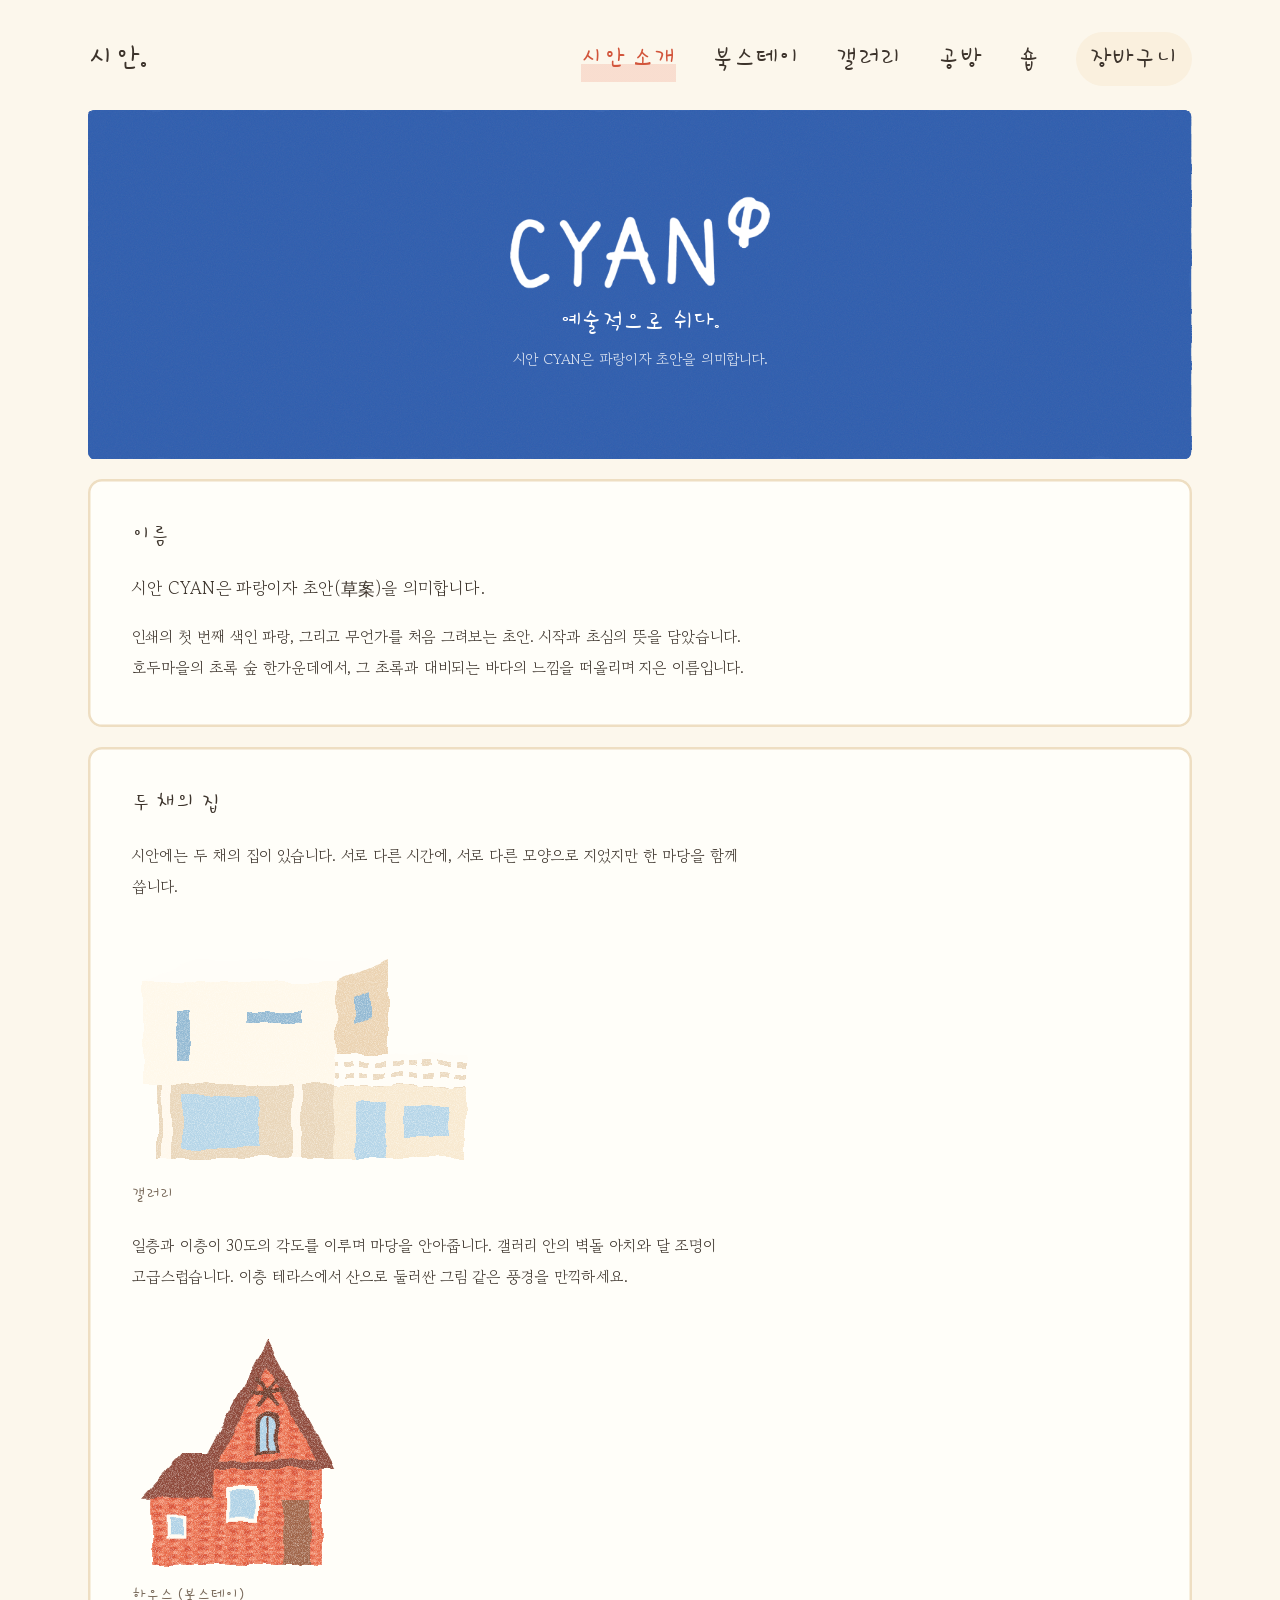
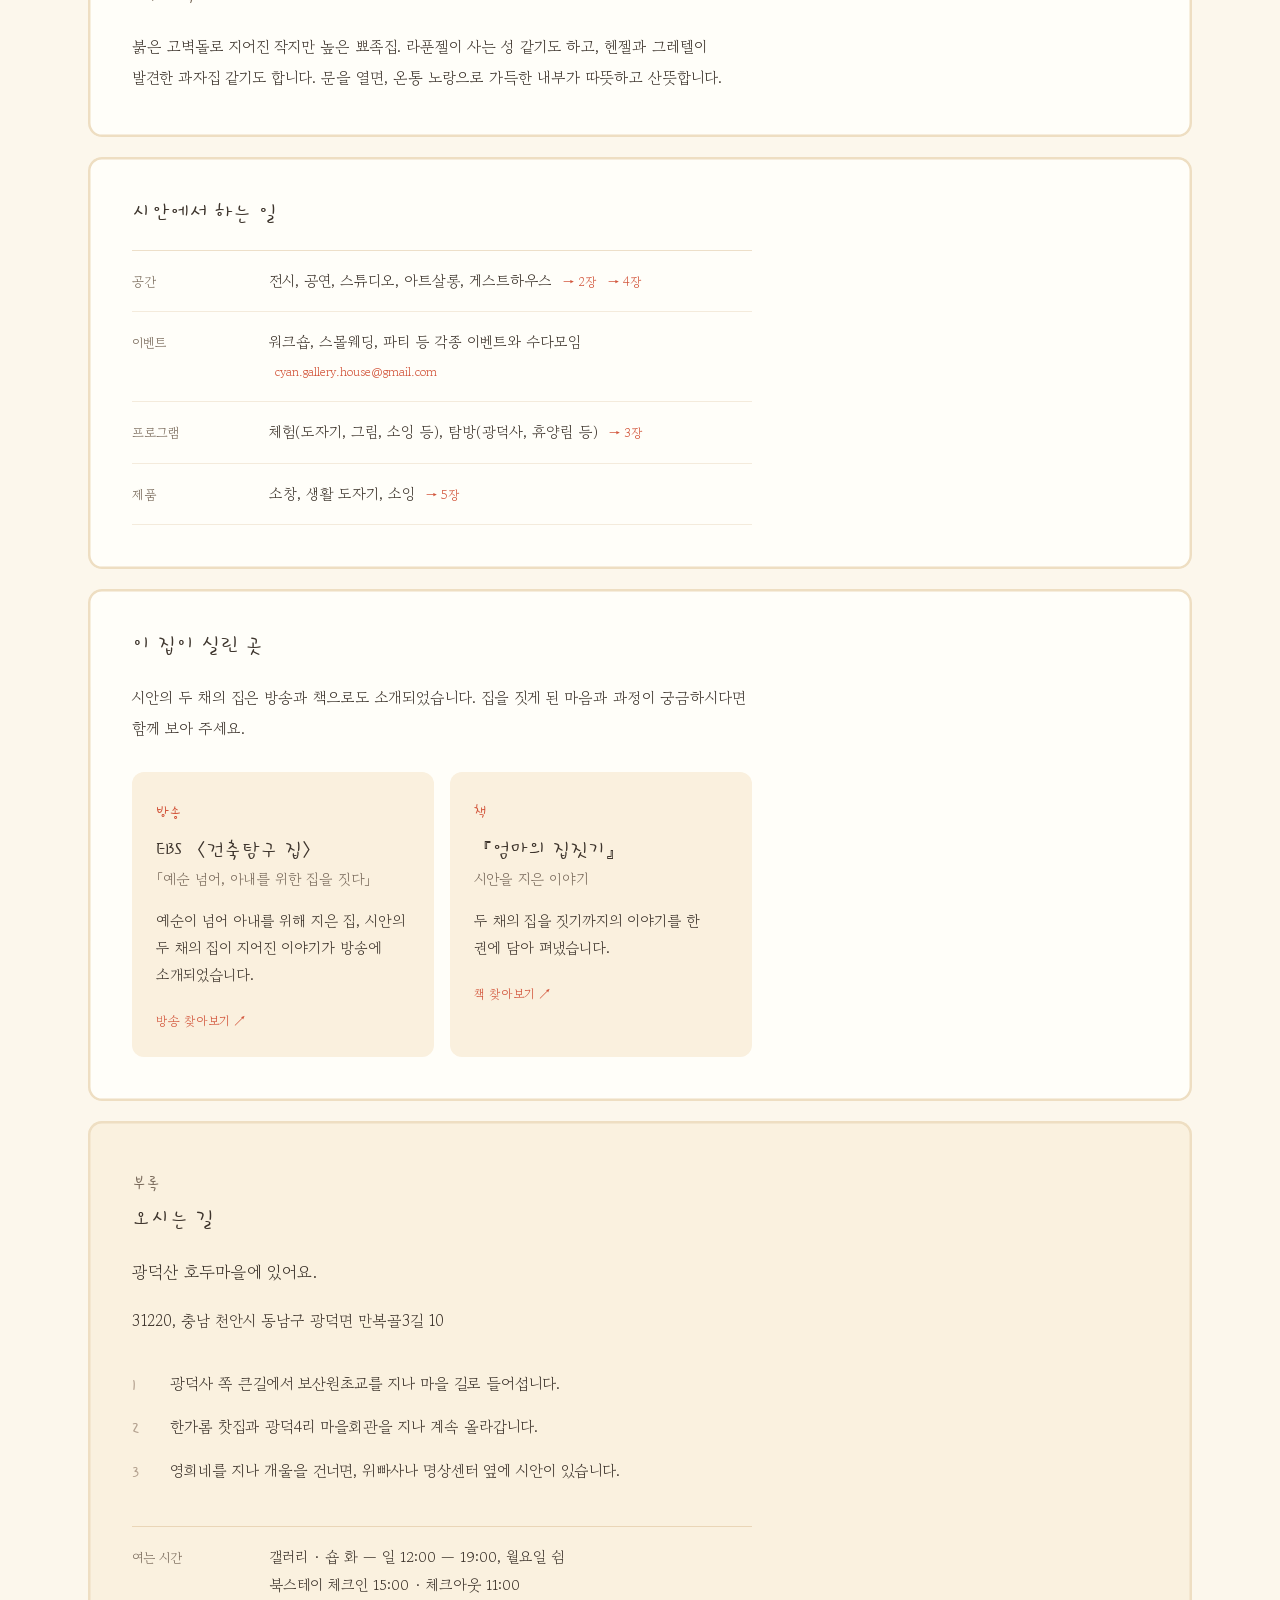
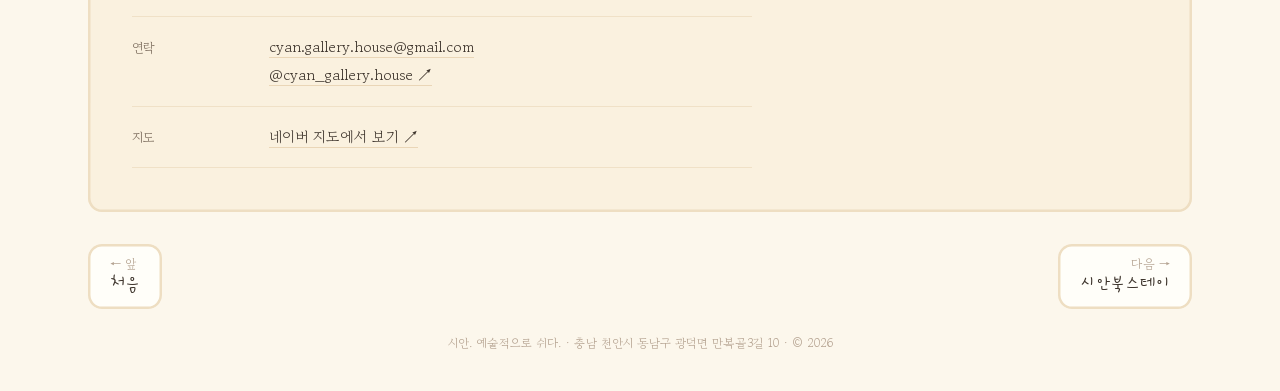
==== commit d13c0205: "About header, single-unit bookstay, tangerine opens 시안의 글 - 시안 소개 header: white hand-lettered CYAN l" ====
--- a/about.html
+++ b/about.html
@@ -41,13 +41,8 @@
 
 <main id="main">
 
-<header class="opener">
-  <div class="opener-text">
-    <h1 class="opener-title">시안 소개</h1>
-    <!-- ✏️ 첫 문장 -->
-    <p class="opener-epigraph">예술적으로 쉬다.<br>시안 CYAN은 파랑이자 초안을 의미합니다.</p>
-  </div>
-  <svg class="opener-scene" viewBox="0 0 1200 380" role="img" aria-label="귤과 두 채의 집이 있는 그림"><defs><pattern id="brick" width="18" height="10" patternUnits="userSpaceOnUse">
+<header class="opener opener--brand">
+  <svg class="opener-scene" viewBox="0 0 1200 380" aria-hidden="true"><defs><pattern id="brick" width="18" height="10" patternUnits="userSpaceOnUse">
   <rect width="18" height="10" fill="#E5603F"/>
   <rect x="0" y="0" width="8" height="4" fill="#EE7D5C"/><rect x="9" y="0" width="8" height="4" fill="#D9543A"/>
   <rect x="4" y="5" width="8" height="4" fill="#EA7050"/><rect x="13" y="5" width="5" height="4" fill="#F18A6A"/><rect x="0" y="5" width="3" height="4" fill="#F18A6A"/>
@@ -94,35 +89,13 @@
     <feColorMatrix in="n" type="matrix" values="0 0 0 0 .75 0 0 0 0 .55 0 0 0 0 .35 0 0 0 .06 0"/>
   </filter>
 </defs>
-<g filter="url(#pastel)"><rect width="1200" height="380" rx="8" fill="#FBEFCC"/><rect y="292" width="1200" height="88" fill="#B5DC9C"/></g><g filter="url(#pastel)"><ellipse cx="45.7" cy="300.4" rx="14.3" ry="5.8500000000000005" fill="#7BBF73" transform="rotate(-20 45.7 300.4)"/><ellipse cx="74.3" cy="300.4" rx="14.3" ry="5.8500000000000005" fill="#7BBF73" transform="rotate(20 74.3 300.4)"/><ellipse cx="60.0" cy="290" rx="18.2" ry="16.25" fill="#C99566"/><ellipse cx="54.8" cy="284.8" rx="7.800000000000001" ry="5.2" fill="#E6C49C" opacity=".7"/><path d="M60.0 274.4 C56.1 284.8 63.9 295.2 60.0 305.6" stroke="#8A5A34" stroke-width="2.6" fill="none"/><path d="M49.6 280.9 q2.6 9.1 0 18.2" stroke="#946540" stroke-width="1.6900000000000002" fill="none"/><path d="M54.8 280.9 q2.6 9.1 0 18.2" stroke="#946540" stroke-width="1.6900000000000002" fill="none"/><path d="M65.2 280.9 q2.6 9.1 0 18.2" stroke="#946540" stroke-width="1.6900000000000002" fill="none"/><path d="M70.4 280.9 q2.6 9.1 0 18.2" stroke="#946540" stroke-width="1.6900000000000002" fill="none"/><ellipse cx="165.7" cy="300.4" rx="14.3" ry="5.8500000000000005" fill="#7BBF73" transform="rotate(-20 165.7 300.4)"/><ellipse cx="194.3" cy="300.4" rx="14.3" ry="5.8500000000000005" fill="#7BBF73" transform="rotate(20 194.3 300.4)"/><ellipse cx="180.0" cy="290" rx="18.2" ry="16.25" fill="#C99566"/><ellipse cx="174.8" cy="284.8" rx="7.800000000000001" ry="5.2" fill="#E6C49C" opacity=".7"/><path d="M180.0 274.4 C176.1 284.8 183.9 295.2 180.0 305.6" stroke="#8A5A34" stroke-width="2.6" fill="none"/><path d="M169.6 280.9 q2.6 9.1 0 18.2" stroke="#946540" stroke-width="1.6900000000000002" fill="none"/><path d="M174.8 280.9 q2.6 9.1 0 18.2" stroke="#946540" stroke-width="1.6900000000000002" fill="none"/><path d="M185.2 280.9 q2.6 9.1 0 18.2" stroke="#946540" stroke-width="1.6900000000000002" fill="none"/><path d="M190.4 280.9 q2.6 9.1 0 18.2" stroke="#946540" stroke-width="1.6900000000000002" fill="none"/><ellipse cx="285.7" cy="300.4" rx="14.3" ry="5.8500000000000005" fill="#7BBF73" transform="rotate(-20 285.7 300.4)"/><ellipse cx="314.3" cy="300.4" rx="14.3" ry="5.8500000000000005" fill="#7BBF73" transform="rotate(20 314.3 300.4)"/><ellipse cx="300.0" cy="290" rx="18.2" ry="16.25" fill="#C99566"/><ellipse cx="294.8" cy="284.8" rx="7.800000000000001" ry="5.2" fill="#E6C49C" opacity=".7"/><path d="M300.0 274.4 C296.1 284.8 303.9 295.2 300.0 305.6" stroke="#8A5A34" stroke-width="2.6" fill="none"/><path d="M289.6 280.9 q2.6 9.1 0 18.2" stroke="#946540" stroke-width="1.6900000000000002" fill="none"/><path d="M294.8 280.9 q2.6 9.1 0 18.2" stroke="#946540" stroke-width="1.6900000000000002" fill="none"/><path d="M305.2 280.9 q2.6 9.1 0 18.2" stroke="#946540" stroke-width="1.6900000000000002" fill="none"/><path d="M310.4 280.9 q2.6 9.1 0 18.2" stroke="#946540" stroke-width="1.6900000000000002" fill="none"/><ellipse cx="405.7" cy="300.4" rx="14.3" ry="5.8500000000000005" fill="#7BBF73" transform="rotate(-20 405.7 300.4)"/><ellipse cx="434.3" cy="300.4" rx="14.3" ry="5.8500000000000005" fill="#7BBF73" transform="rotate(20 434.3 300.4)"/><ellipse cx="420.0" cy="290" rx="18.2" ry="16.25" fill="#C99566"/><ellipse cx="414.8" cy="284.8" rx="7.800000000000001" ry="5.2" fill="#E6C49C" opacity=".7"/><path d="M420.0 274.4 C416.1 284.8 423.9 295.2 420.0 305.6" stroke="#8A5A34" stroke-width="2.6" fill="none"/><path d="M409.6 280.9 q2.6 9.1 0 18.2" stroke="#946540" stroke-width="1.6900000000000002" fill="none"/><path d="M414.8 280.9 q2.6 9.1 0 18.2" stroke="#946540" stroke-width="1.6900000000000002" fill="none"/><path d="M425.2 280.9 q2.6 9.1 0 18.2" stroke="#946540" stroke-width="1.6900000000000002" fill="none"/><path d="M430.4 280.9 q2.6 9.1 0 18.2" stroke="#946540" stroke-width="1.6900000000000002" fill="none"/><ellipse cx="525.7" cy="300.4" rx="14.3" ry="5.8500000000000005" fill="#7BBF73" transform="rotate(-20 525.7 300.4)"/><ellipse cx="554.3" cy="300.4" rx="14.3" ry="5.8500000000000005" fill="#7BBF73" transform="rotate(20 554.3 300.4)"/><ellipse cx="540.0" cy="290" rx="18.2" ry="16.25" fill="#C99566"/><ellipse cx="534.8" cy="284.8" rx="7.800000000000001" ry="5.2" fill="#E6C49C" opacity=".7"/><path d="M540.0 274.4 C536.1 284.8 543.9 295.2 540.0 305.6" stroke="#8A5A34" stroke-width="2.6" fill="none"/><path d="M529.6 280.9 q2.6 9.1 0 18.2" stroke="#946540" stroke-width="1.6900000000000002" fill="none"/><path d="M534.8 280.9 q2.6 9.1 0 18.2" stroke="#946540" stroke-width="1.6900000000000002" fill="none"/><path d="M545.2 280.9 q2.6 9.1 0 18.2" stroke="#946540" stroke-width="1.6900000000000002" fill="none"/><path d="M550.4 280.9 q2.6 9.1 0 18.2" stroke="#946540" stroke-width="1.6900000000000002" fill="none"/><ellipse cx="765.7" cy="300.4" rx="14.3" ry="5.8500000000000005" fill="#7BBF73" transform="rotate(-20 765.7 300.4)"/><ellipse cx="794.3" cy="300.4" rx="14.3" ry="5.8500000000000005" fill="#7BBF73" transform="rotate(20 794.3 300.4)"/><ellipse cx="780.0" cy="290" rx="18.2" ry="16.25" fill="#C99566"/><ellipse cx="774.8" cy="284.8" rx="7.800000000000001" ry="5.2" fill="#E6C49C" opacity=".7"/><path d="M780.0 274.4 C776.1 284.8 783.9 295.2 780.0 305.6" stroke="#8A5A34" stroke-width="2.6" fill="none"/><path d="M769.6 280.9 q2.6 9.1 0 18.2" stroke="#946540" stroke-width="1.6900000000000002" fill="none"/><path d="M774.8 280.9 q2.6 9.1 0 18.2" stroke="#946540" stroke-width="1.6900000000000002" fill="none"/><path d="M785.2 280.9 q2.6 9.1 0 18.2" stroke="#946540" stroke-width="1.6900000000000002" fill="none"/><path d="M790.4 280.9 q2.6 9.1 0 18.2" stroke="#946540" stroke-width="1.6900000000000002" fill="none"/></g><g class="art" filter="url(#pastel)"><g>
- <rect x="583.84" y="226.48000000000002" width="59.28" height="65.52" fill="url(#brick)"/>
- <polygon points="574.48,229.6 611.92,189.04 643.12,189.04 643.12,229.6" fill="#8E4A3A"/>
- <rect x="596.32" y="245.2" width="20.28" height="23.400000000000002" fill="#FFFBF2"/><rect x="599.44" y="248.32" width="14.040000000000001" height="17.16" fill="#AFD1E6"/>
- <rect x="640" y="195.28" width="101.4" height="96.72" fill="url(#brick)"/>
- <polygon points="627.52,203.07999999999998 690.7,82.95999999999998 753.88,203.07999999999998" fill="#8E4A3A"/>
- <polygon points="646.24,195.28 690.7,107.91999999999999 735.16,195.28" fill="url(#brick)"/>
- <path d="M675.88 131.32 L705.52 131.32 M682.12 120.4 L699.28 142.24 M699.28 120.4 L682.12 142.24" stroke="#6E3A2C" stroke-width="3.9000000000000004" stroke-linecap="round"/>
- <path d="M679.0 189.04 v-28.080000000000002 a11.700000000000001 11.700000000000001 0 0 1 23.400000000000002 0 v28.080000000000002z" fill="#6E3A2C"/>
- <path d="M682.9 185.92000000000002 v-24.18 a7.800000000000001 7.800000000000001 0 0 1 15.600000000000001 0 v24.18z" fill="#AFD1E6"/>
- <rect x="689.92" y="154.72" width="1.9500000000000002" height="31.200000000000003" fill="#6E3A2C"/>
- <rect x="652.48" y="218.68" width="29.64" height="34.32" fill="#FFFBF2"/><rect x="656.38" y="222.57999999999998" width="21.84" height="26.52" fill="#AFD1E6"/>
- <rect x="705.52" y="232.72" width="24.96" height="59.28" fill="#A0654A"/>
-</g></g><g class="art" filter="url(#pastel)"><g>
- <rect x="873.12" y="231.32" width="144.32" height="60.68" fill="#E9D6BA"/>
- <rect x="892.8" y="241.16" width="63.959999999999994" height="42.64" fill="#B5D5E8"/>
- <rect x="876.4" y="231.32" width="7.38" height="60.68" fill="#FFF8EC"/>
- <rect x="983.0" y="231.32" width="7.38" height="60.68" fill="#FFF8EC"/>
- <polygon points="860,147.68 902.64,129.64000000000001 1061.72,129.64000000000001 1019.0799999999999,147.68" fill="#FFFDF8"/>
- <rect x="860" y="147.68" width="159.07999999999998" height="83.64" fill="#FFF8EA"/>
- <polygon points="1019.0799999999999,147.68 1061.72,129.64000000000001 1061.72,213.28 1019.0799999999999,231.32" fill="#EBD3B2"/>
- <rect x="945.28" y="172.28" width="45.919999999999995" height="9.02" fill="#93B9D3"/>
- <rect x="887.88" y="169.0" width="11.479999999999999" height="42.64" fill="#93B9D3"/>
- <polygon points="1033.84,160.8 1046.96,155.06 1046.96,177.2 1033.84,182.94" fill="#93B9D3"/>
- <rect x="1017.44" y="232.96" width="108.24" height="59.04" fill="#F8E9D0"/>
- <rect x="1035.48" y="246.08" width="24.599999999999998" height="45.919999999999995" fill="#B5D5E8"/>
- <rect x="1074.84" y="249.36" width="37.72" height="24.599999999999998" fill="#B5D5E8"/>
- <rect x="1017.44" y="206.72" width="108.24" height="26.24" fill="url(#breeze)"/>
-</g></g><g class="art" filter="url(#pastel)"><circle cx="1100" cy="80" r="32.4" fill="#FFB534"/><circle cx="1091.0" cy="71.0" r="12.6" fill="#FFD77E" opacity=".75"/><path d="M1100 49.4 q1.8 -9.0 5.4 -12.6" stroke="#5A8E44" stroke-width="3.6" fill="none" stroke-linecap="round"/><ellipse cx="1118.0" cy="38.6" rx="16.2" ry="7.2" fill="#6DB767" transform="rotate(-24 1118.0 38.6)"/><circle cx="1100" cy="53.0" r="2.7" fill="#D9921C"/></g><rect width="1200" height="380" rx="8" filter="url(#paper)" pointer-events="none"/></svg>
+<rect width="1200" height="380" rx="8" fill="#3463B4"/><g filter="url(#pastel)"><rect width="1200" height="380" rx="8" fill="#2E5DAE"/></g><rect width="1200" height="380" rx="8" filter="url(#paper)"/></svg>
+  <div class="opener-brand">
+    <h1 class="brand-logo"><img src="assets/img/book/logo-cyan.png" alt="CYAN" width="726" height="258"><span class="sr">시안 소개</span></h1>
+    <!-- ✏️ 첫 문장 -->
+    <p class="brand-slogan">예술적으로 쉬다.</p>
+    <p class="brand-sub">시안 CYAN은 파랑이자 초안을 의미합니다.</p>
+  </div>
 </header>
 
 <!-- ✏️ 1장 본문 -->
--- a/assets/css/style.css
+++ b/assets/css/style.css
@@ -38,7 +38,7 @@
   background:var(--desk);
   color:var(--ink);
   font-family:var(--serif);
-  font-size:17px;
+  font-size:15.5px;
   line-height:2;
   letter-spacing:0;
   word-break:keep-all;
@@ -70,7 +70,7 @@
 
 .sheet{ max-width:1180px; margin:0 auto; padding:clamp(18px,3vw,32px) clamp(14px,3vw,40px) 0; min-height:100vh; }
 
-.part-label{ font-family:var(--pen); font-size:22px; color:var(--ink-2); margin-bottom:6px; }
+.part-label{ font-family:var(--pen); font-size:18px; color:var(--ink-2); margin-bottom:6px; }
 
 @keyframes ink{ from{ opacity:0; filter:blur(3px); } to{ opacity:1; filter:none; } }
 @keyframes rise{ from{ opacity:0; transform:translateY(10px); } to{ opacity:1; transform:none; } }
@@ -158,13 +158,31 @@
   .scene text.small{ font-size:26px; }
 }
 
+/* 귤 → 시안의 글 */
+.lt-intro{ font-size:14px; color:var(--ink-2); margin-bottom:6px; }
+.lt-sec{ padding:16px 0; border-top:2px dashed var(--line); }
+.lt-sec:first-of-type{ margin-top:12px; }
+.lt-h{ font-size:20px; margin-bottom:8px; }
+.lt-brunch{ display:inline-block; padding:8px 18px; border-radius:999px; background:var(--tint); font-family:var(--pen); font-size:18px; transition:background .2s; }
+.lt-brunch:hover{ background:#F9E3D9; color:var(--blue); }
+.lt-list li + li{ margin-top:10px; padding-top:10px; border-top:1px solid var(--rule-2); }
+.lt-list a:hover .lt-title{ color:var(--blue); }
+.lt-title{ font-size:15.5px; }
+.lt-sum{ font-size:13.5px; color:var(--ink-2); line-height:1.7; }
+.lt-date{ font-size:12px; color:var(--ink-3); }
+.lt-empty{ font-size:14px; color:var(--ink-3); }
+.lt-note{ font-size:13.5px; color:var(--ink-2); margin-bottom:10px; }
+.nl-form{ display:flex; gap:8px; align-items:center; }
+.nl-form .field{ flex:1; }
+.scene #tangerine{ cursor:pointer; }
+
 /* 소개된 곳 */
 .press{ display:grid; grid-template-columns:repeat(2,minmax(0,1fr)); gap:16px; }
 .press-item{ padding:24px 24px 22px; border-radius:12px; background:var(--tint); }
-.press-kind{ font-family:var(--pen); font-size:19px; color:var(--blue); }
-.press-title{ margin-top:8px; font-size:30px; line-height:1.3; }
-.press-sub{ font-size:16px; color:var(--ink-2); }
-.press-text{ margin:14px 0 16px; font-size:16px; line-height:1.8; }
+.press-kind{ font-family:var(--pen); font-size:16px; color:var(--blue); }
+.press-title{ margin-top:8px; font-size:22px; line-height:1.3; }
+.press-sub{ font-size:14.5px; color:var(--ink-2); }
+.press-text{ margin:14px 0 16px; font-size:15px; line-height:1.8; }
 .press .xref{ margin-left:0; }
 .press--inline{ margin-top:28px; max-width:var(--measure); }
 
@@ -173,8 +191,14 @@
 .opener{ position:relative; animation:rise 1s var(--ease) both; }
 .opener-scene{ display:block; width:100%; height:auto; }
 .opener-text{ position:absolute; left:4%; top:11%; max-width:50%; z-index:1; }
-.opener-title{ font-size:clamp(36px,5.2vw,62px); line-height:1.1; color:var(--ink); }
-.opener-epigraph{ margin-top:14px; font-size:clamp(14px,1.5vw,17px); line-height:1.85; color:var(--ink-2); }
+.opener-title{ font-size:clamp(28px,3.4vw,38px); line-height:1.1; color:var(--ink); }
+.opener-epigraph{ margin-top:14px; font-size:14.5px; line-height:1.85; color:var(--ink-2); }
+
+/* 시안 소개: 파란 바탕에 흰 CYAN 로고 */
+.opener-brand{ position:absolute; inset:0; display:flex; flex-direction:column; align-items:center; justify-content:center; text-align:center; color:#fff; padding:0 16px; }
+.brand-logo img{ width:clamp(140px,22vw,260px); height:auto; }
+.brand-slogan{ margin-top:clamp(10px,1.6vw,18px); font-family:var(--pen); font-size:clamp(19px,2.2vw,26px); line-height:1.2; }
+.brand-sub{ margin-top:6px; font-size:clamp(12px,1.2vw,14.5px); opacity:.85; }
 
 /* ── 본문: 둥근 카드 ─────────────────────────────────────── */
 
@@ -184,37 +208,37 @@
 }
 .page--appendix{ background:#FAF1DF; }
 
-.sect-title{ font-size:clamp(28px,3.2vw,36px); line-height:1.15; margin-bottom:22px; }
+.sect-title{ font-size:23px; line-height:1.15; margin-bottom:22px; }
 .sect-no{ display:none; }
 
 .prose{ max-width:var(--measure); }
 .prose p + p{ margin-top:1.1em; }
-.prose .lead{ font-size:20px; line-height:1.9; margin-bottom:.4em; }
+.prose .lead{ font-size:17px; line-height:1.9; margin-bottom:.4em; }
 .prose .sign{ margin-top:2.4em; text-align:right; color:var(--ink-2); }
 .prose .sign span{ font-size:14px; color:var(--ink-3); }
 #preface .prose{ margin:0 auto; }
-.prose-note{ max-width:var(--measure); margin:-12px 0 36px; font-size:15px; color:var(--ink-2); }
+.prose-note{ max-width:var(--measure); margin:-12px 0 36px; font-size:14px; color:var(--ink-2); }
 
 .plate{ margin:36px 0 18px; }
 .plate-art{ display:block; width:min(340px,86%); height:auto; }
 .plate--small .plate-art{ width:min(210px,60%); }
-.plate figcaption{ margin-top:8px; font-family:var(--pen); font-size:20px; color:var(--ink-2); }
+.plate figcaption{ margin-top:8px; font-family:var(--pen); font-size:17px; color:var(--ink-2); }
 
 .glossary{ max-width:var(--measure); border-top:1px solid var(--rule); }
 .glossary > div{ display:grid; grid-template-columns:7.5em minmax(0,1fr); gap:20px; padding:16px 0; border-bottom:1px solid var(--rule-2); }
 .glossary > div[hidden]{ display:none; }
-.glossary dt{ font-size:14px; color:var(--ink-2); padding-top:2px; }
-.glossary dd{ font-size:16px; line-height:1.9; }
-.xref{ margin-left:.5em; font-size:13px; color:var(--blue); white-space:nowrap; }
+.glossary dt{ font-size:13px; color:var(--ink-2); padding-top:2px; }
+.glossary dd{ font-size:15px; line-height:1.9; }
+.xref{ margin-left:.5em; font-size:12.5px; color:var(--blue); white-space:nowrap; }
 .xref:hover{ border-bottom:1px solid var(--blue); }
 
-.footnote{ max-width:var(--measure); margin-top:40px; padding-top:14px; font-size:13px; line-height:1.9; color:var(--ink-2); position:relative; }
+.footnote{ max-width:var(--measure); margin-top:40px; padding-top:14px; font-size:12.5px; line-height:1.9; color:var(--ink-2); position:relative; }
 .footnote::before{ content:""; position:absolute; top:0; left:0; width:48px; height:1px; background:var(--ink-3); }
 
 .route{ max-width:var(--measure); margin:32px 0 40px; counter-reset:r; }
 .route li{ position:relative; padding-left:2.4em; counter-increment:r; }
 .route li + li{ margin-top:.8em; }
-.route li::before{ content:counter(r); position:absolute; left:0; top:-.05em; font-family:var(--latin); font-size:25px; color:var(--ink-3); }
+.route li::before{ content:counter(r); position:absolute; left:0; top:-.05em; font-family:var(--latin); font-size:20px; color:var(--ink-3); }
 
 .dots li{ display:inline; }
 .dots li + li::before{ content:" · "; color:var(--ink-3); }
@@ -223,9 +247,9 @@
 
 .btn{
   display:inline-flex; align-items:center; justify-content:center; gap:8px;
-  min-height:46px; padding:0 26px;
+  min-height:40px; padding:0 26px;
   background:var(--accent); color:#fff; border:0; border-radius:999px;
-  font-family:var(--pen); font-size:22px; line-height:1; cursor:pointer;
+  font-family:var(--pen); font-size:17px; line-height:1; cursor:pointer;
   transition:background .2s, transform .3s var(--ease);
 }
 .btn:hover{ background:#D2553B; transform:translateY(-2px); }
@@ -238,7 +262,7 @@
 .show-actions{ display:flex; flex-wrap:wrap; align-items:center; gap:10px 24px; margin-top:22px; }
 .show-actions .btn, .room .btn{
   min-height:0; padding:0 2px; background:linear-gradient(transparent 60%, rgba(233,106,78,.2) 60% 92%, transparent 92%); color:var(--ink); border-radius:0;
-  font-size:21px;
+  font-size:17px;
 }
 .show-actions .btn::after, .room .btn::after{ content:"→"; transition:transform .3s var(--ease); }
 .show-actions .btn:hover, .room .btn:hover{ color:var(--blue); background:linear-gradient(transparent 60%, rgba(233,106,78,.32) 60% 92%, transparent 92%); transform:none; }
@@ -260,12 +284,12 @@
 .room{ padding:26px 0 28px; border-top:2px dashed var(--line); }
 .room:first-child{ border-top:0; padding-top:4px; }
 .room-visual{ margin-bottom:22px; }
-.room .tile-no{ font-family:var(--latin); font-size:19px; letter-spacing:.08em; color:var(--ink-3); }
-.room-name{ font-size:28px; margin:2px 0 8px; }
-.room-text{ font-size:16px; line-height:1.95; }
-.room .dots{ margin-top:10px; font-size:14px; color:var(--ink-2); }
+.room .tile-no{ font-family:var(--latin); font-size:15px; letter-spacing:.08em; color:var(--ink-3); }
+.room-name{ font-size:21px; margin:2px 0 8px; }
+.room-text{ font-size:15px; line-height:1.95; }
+.room .dots{ margin-top:10px; font-size:13.5px; color:var(--ink-2); }
 .room-meta{ margin-top:16px; }
-.room-meta > div{ display:grid; grid-template-columns:4.5em minmax(0,1fr); gap:12px; font-size:14px; line-height:1.9; }
+.room-meta > div{ display:grid; grid-template-columns:4.5em minmax(0,1fr); gap:12px; font-size:13.5px; line-height:1.9; }
 .room-meta dt{ color:var(--ink-3); }
 
 /* ── 신청서 (예약 · 수업) ─────────────────────────────────── */
@@ -273,20 +297,20 @@
 .book{ max-width:36em; }
 .book[hidden]{ display:none; }
 .book-step{ border:0; margin:0; padding:0 0 44px; min-width:0; }
-.book-step legend{ display:flex; align-items:center; gap:12px; padding:0; margin-bottom:16px; font-family:var(--pen); font-size:25px; }
-.book-step legend span{ display:grid; place-items:center; width:30px; height:30px; border-radius:50%; background:#F9E3D9; color:var(--blue); font-size:16px; }
+.book-step legend{ display:flex; align-items:center; gap:12px; padding:0; margin-bottom:16px; font-family:var(--pen); font-size:19px; }
+.book-step legend span{ display:grid; place-items:center; width:30px; height:30px; border-radius:50%; background:#F9E3D9; color:var(--blue); font-size:13px; }
 
 .book-sum{ margin-top:8px; padding:26px clamp(18px,4vw,30px); border-radius:14px; background:#FCF3E2; box-shadow:0 0 0 2.5px var(--line) inset; }
-.book-sum-title{ font-family:var(--pen); font-size:25px; color:var(--ink); margin-bottom:8px; }
-
-.sum > div{ display:flex; justify-content:space-between; gap:16px; padding:8px 0; border-bottom:1px solid var(--rule-2); font-size:14.5px; line-height:1.7; }
+.book-sum-title{ font-family:var(--pen); font-size:19px; color:var(--ink); margin-bottom:8px; }
+
+.sum > div{ display:flex; justify-content:space-between; gap:16px; padding:8px 0; border-bottom:1px solid var(--rule-2); font-size:14px; line-height:1.7; }
 .sum dt{ color:var(--ink-2); flex:none; }
 .sum dd{ text-align:right; }
 .sum .sum-sub{ font-size:13px; }
 .sum .sum-sub dt, .sum .sum-sub dd{ color:var(--ink-3); }
 .sum .sum-total{ border-top:2px dashed var(--line); border-bottom:0; margin-top:6px; padding-top:14px; align-items:baseline; }
 .sum .sum-total dt{ color:var(--ink); }
-.sum .sum-total dd{ font-family:var(--pen); font-size:32px; color:var(--blue); }
+.sum .sum-total dd{ font-family:var(--pen); font-size:24px; color:var(--blue); }
 .sum-note{ text-align:right; font-size:12.5px; }
 
 .notice{ margin:20px 0; font-size:12.5px; line-height:1.85; color:var(--ink-2); }
@@ -312,9 +336,9 @@
 .pick-item input:checked + .pick-box{ background:#F9E3D9; box-shadow:0 0 0 2px var(--accent) inset; }
 .pick-item input:checked + .pick-box::before{ background:var(--accent); }
 .pick-item input:focus-visible + .pick-box{ outline:2px solid var(--accent); outline-offset:2px; }
-.pick-name{ font-family:var(--pen); font-size:23px; line-height:1.2; }
+.pick-name{ font-family:var(--pen); font-size:19px; line-height:1.2; }
 .pick-sub{ grid-column:2; font-size:12.5px; color:var(--ink-3); line-height:1.6; }
-.pick-price{ grid-column:3; grid-row:1; font-size:14px; color:var(--ink-2); }
+.pick-price{ grid-column:3; grid-row:1; font-size:13.5px; color:var(--ink-2); }
 
 /* 달력 */
 .cal{ position:relative; }
@@ -326,13 +350,13 @@
 .cal-nav button:hover:not(:disabled){ background:#F9E3D9; }
 .cal-nav button:disabled{ opacity:.3; cursor:default; }
 .cal-months{ display:grid; grid-template-columns:repeat(auto-fit,minmax(0,1fr)); gap:clamp(18px,4vw,40px); }
-.cal-title{ font-family:var(--latin); font-size:25px; letter-spacing:.06em; line-height:30px; margin-bottom:8px; }
+.cal-title{ font-family:var(--latin); font-size:20px; letter-spacing:.06em; line-height:30px; margin-bottom:8px; }
 .cal-grid{ display:grid; grid-template-columns:repeat(7,minmax(0,1fr)); gap:2px 0; }
 .cal-wd{ text-align:center; font-size:11.5px; color:var(--ink-3); padding-bottom:6px; border-bottom:1px solid var(--rule-2); margin-bottom:4px; }
 .cal-day{
   position:relative; aspect-ratio:1/1; max-height:42px; width:100%;
   border:0; background:none; cursor:pointer; padding:0;
-  font-family:var(--latin); font-size:21px; color:var(--ink); border-radius:50%;
+  font-family:var(--latin); font-size:17px; color:var(--ink); border-radius:50%;
   transition:background .15s;
 }
 .cal-day.is-wknd:not(:disabled){ color:var(--blue); }
@@ -343,7 +367,7 @@
 .cal-day.is-today::after{ content:""; position:absolute; left:50%; bottom:5px; width:10px; height:1px; margin-left:-5px; background:currentColor; }
 .cal-day.is-range{ background:#F9E3D9; border-radius:0; }
 .cal-day.is-sel, .cal-day.is-sel:hover:not(:disabled){ background:var(--accent); color:#fff; opacity:1; text-decoration:none; }
-.cal-help{ margin-top:16px; font-size:14.5px; }
+.cal-help{ margin-top:16px; font-size:14px; }
 .cal-legend{ display:flex; flex-wrap:wrap; gap:4px 18px; margin-top:6px; font-size:12px; color:var(--ink-3); }
 .cal-legend li{ display:flex; align-items:center; gap:6px; }
 .cal-legend i{ width:11px; height:11px; }
@@ -356,7 +380,7 @@
 .stepper button{ width:44px; height:44px; border:0; border-radius:50%; background:none; cursor:pointer; font-size:18px; color:var(--ink); transition:background .2s; }
 .stepper button:hover:not(:disabled){ background:#F9E3D9; }
 .stepper button:disabled{ color:var(--ink-3); opacity:.5; cursor:default; }
-.stepper output{ min-width:44px; text-align:center; font-family:var(--latin); font-size:25px; }
+.stepper output{ min-width:44px; text-align:center; font-family:var(--latin); font-size:20px; }
 .stepper--sm button{ width:30px; height:30px; font-size:14px; }
 .stepper--sm output{ min-width:26px; font-size:16px; }
 .book-step .stepper + .muted{ margin-top:10px; font-size:13px; }
@@ -370,14 +394,14 @@
   width:100%; padding:10px 12px;
   background:var(--tint); color:var(--ink);
   border:0; border-radius:10px;
-  font:inherit; font-size:16px; line-height:1.6;
+  font:inherit; font-size:15px; line-height:1.6;
   transition:border-color .2s, box-shadow .2s;
 }
 .field textarea{ resize:vertical; }
 .field input::placeholder, .field textarea::placeholder{ color:var(--ink-3); }
 .field input:focus, .field textarea:focus{ outline:none; box-shadow:0 0 0 2px rgba(233,106,78,.45); }
 .field.is-bad input, .field.is-bad textarea{ box-shadow:0 0 0 2px #B4452F; }
-.field--check label{ display:flex; gap:10px; align-items:flex-start; font-size:14px; color:var(--ink); cursor:pointer; }
+.field--check label{ display:flex; gap:10px; align-items:flex-start; font-size:13.5px; color:var(--ink); cursor:pointer; }
 .field--check input{ margin-top:6px; accent-color:var(--accent); width:15px; height:15px; flex:none; }
 .field--check.is-bad label{ color:#B4452F; }
 .field[hidden]{ display:none; }
@@ -389,18 +413,18 @@
 .done{ max-width:36em; padding:34px clamp(20px,4vw,36px); border-radius:14px; background:#FCF3E2; box-shadow:0 0 0 2.5px var(--line) inset; }
 .done:focus{ outline:none; }
 .done .part-label{ text-align:left; margin-bottom:16px; padding-left:0; }
-.done-title{ font-size:28px; margin-bottom:12px; }
-.done-text{ font-size:15px; line-height:1.95; color:var(--ink-2); margin-bottom:20px; }
+.done-title{ font-size:23px; margin-bottom:12px; }
+.done-text{ font-size:14.5px; line-height:1.95; color:var(--ink-2); margin-bottom:20px; }
 .done .sum{ margin-bottom:20px; }
 
 /* 수업 날짜 */
 .slots{ border-top:2px dashed var(--line); }
 .slots-row{ display:grid; grid-template-columns:9.5em minmax(0,1fr); gap:12px; align-items:center; padding:10px 0; border-bottom:1px solid var(--rule-2); }
-.slots-date{ font-size:14.5px; }
+.slots-date{ font-size:14px; }
 .slots-times{ display:flex; flex-wrap:wrap; gap:6px; }
 .slot{
   min-height:34px; padding:0 14px; border:0; border-radius:999px; background:var(--tint); cursor:pointer;
-  font-family:var(--latin); font-size:20px; color:var(--ink);
+  font-family:var(--latin); font-size:17px; color:var(--ink);
   transition:border-color .2s, background .2s, color .2s;
 }
 .slot:hover:not(:disabled){ background:#F9E3D9; }
@@ -413,16 +437,16 @@
 .show{ max-width:var(--measure); }
 .show + .show{ margin-top:40px; padding-top:40px; border-top:2px dashed var(--line); }
 .show-visual{ margin-bottom:24px; }
-.show-meta{ font-family:var(--latin); font-size:21px; letter-spacing:.06em; color:var(--ink-2); }
-.show-title{ margin:6px 0 2px; font-size:clamp(30px,4vw,38px); letter-spacing:0; }
+.show-meta{ font-family:var(--latin); font-size:17px; letter-spacing:.06em; color:var(--ink-2); }
+.show-title{ margin:6px 0 2px; font-size:clamp(22px,2.6vw,28px); letter-spacing:0; }
 .show-title::before{ content:"〈"; color:var(--ink-3); } .show-title::after{ content:"〉"; color:var(--ink-3); }
-.show-artist{ font-size:15px; color:var(--ink-2); }
-.show-text{ margin-top:18px; font-size:16px; line-height:2; }
+.show-artist{ font-size:14px; color:var(--ink-2); }
+.show-text{ margin-top:18px; font-size:15px; line-height:2; }
 
 .showlist{ max-width:var(--measure); border-top:1px solid var(--rule); }
 .showlist li{ display:grid; grid-template-columns:6em minmax(0,1fr) auto; gap:4px 16px; align-items:baseline; padding:14px 0; border-bottom:1px solid var(--rule-2); }
-.showlist-date{ font-family:var(--latin); font-size:20px; color:var(--ink-2); grid-row:1 / 3; }
-.showlist-title{ font-size:16.5px; }
+.showlist-date{ font-family:var(--latin); font-size:16px; color:var(--ink-2); grid-row:1 / 3; }
+.showlist-title{ font-size:15.5px; }
 .showlist-artist{ grid-column:2; font-size:13.5px; color:var(--ink-3); }
 .showlist-state{ grid-column:3; grid-row:1; font-size:12px; color:var(--ink-3); }
 
@@ -430,7 +454,7 @@
 .tabs{ display:flex; flex-wrap:wrap; gap:8px; margin-bottom:24px; }
 .tabs button{
   border:0; background:var(--tint); cursor:pointer; padding:4px 16px; border-radius:999px;
-  font-family:var(--pen); font-size:20px; color:var(--ink-2);
+  font-family:var(--pen); font-size:17px; color:var(--ink-2);
   transition:color .2s, background .2s;
 }
 .tabs button:hover{ background:#F9E3D9; color:var(--ink); }
@@ -448,8 +472,8 @@
 .archive-item button:hover{ background:var(--tint); padding-left:12px; padding-right:12px; border-radius:10px; }
 .archive-item button:hover::after{ transform:translateX(3px); color:var(--ink); }
 .archive-item .frame{ display:none; }
-.archive-date{ grid-row:1 / 3; font-family:var(--latin); font-size:19px; color:var(--ink-2); }
-.archive-title{ grid-column:2; font-size:16.5px; }
+.archive-date{ grid-row:1 / 3; font-family:var(--latin); font-size:15px; color:var(--ink-2); }
+.archive-title{ grid-column:2; font-size:15.5px; }
 .archive-artist{ grid-column:2; font-size:13.5px; color:var(--ink-3); }
 .archive .empty{ padding:16px 0; }
 
@@ -458,10 +482,10 @@
 .series{ max-width:var(--measure); }
 .series + .series{ margin-top:56px; }
 .series-head{ margin-bottom:14px; }
-.series-no{ font-family:var(--latin); font-size:19px; letter-spacing:.08em; color:var(--ink-3); }
-.series-name{ margin:2px 0 6px; font-size:28px; }
-.series-name em{ font-family:var(--latin); font-style:normal; font-size:21px; color:var(--ink-2); margin-left:8px; }
-.series-text{ font-size:15px; line-height:1.9; color:var(--ink-2); }
+.series-no{ font-family:var(--latin); font-size:15px; letter-spacing:.08em; color:var(--ink-3); }
+.series-name{ margin:2px 0 6px; font-size:22px; }
+.series-name em{ font-family:var(--latin); font-style:normal; font-size:17px; color:var(--ink-2); margin-left:8px; }
+.series-text{ font-size:14px; line-height:1.9; color:var(--ink-2); }
 .series--archive .series-name::after{ content:"기록"; margin-left:10px; font-size:16px; color:var(--ink-2); background:var(--tint); padding:1px 10px; border-radius:999px; vertical-align:middle; }
 
 .products{ border-top:1px solid var(--rule); }
@@ -472,8 +496,8 @@
   text-align:left; cursor:pointer; font:inherit; color:inherit;
 }
 .product .frame{ display:none; }
-.product-name{ padding-right:.6em; background:var(--paper); font-size:16px; transition:color .2s; }
-.product-price{ padding-left:.6em; background:var(--paper); font-size:14.5px; color:var(--ink-2); white-space:nowrap; }
+.product-name{ padding-right:.6em; background:var(--paper); font-size:15px; transition:color .2s; }
+.product-price{ padding-left:.6em; background:var(--paper); font-size:14px; color:var(--ink-2); white-space:nowrap; }
 .product button:hover .product-name, .product a:hover .product-name{ color:var(--blue); }
 .product.is-out .product-name{ color:var(--ink-3); }
 
@@ -489,10 +513,10 @@
 .modal-in{ position:relative; padding:clamp(32px,6vw,56px); }
 .modal-x{ position:absolute; top:12px; right:14px; width:36px; height:36px; border:0; background:none; cursor:pointer; font-size:24px; color:var(--ink-2); }
 .modal-x:hover{ color:var(--ink); }
-.modal-title{ margin:6px 0 4px; font-size:30px; }
+.modal-title{ margin:6px 0 4px; font-size:24px; }
 .modal-body > .frame{ margin-bottom:22px; }
 .modal-body .part-label{ text-align:left; margin-bottom:12px; padding-left:0; }
-.modal-body .show-title{ font-size:30px; }
+.modal-body .show-title{ font-size:24px; }
 
 .modal--drawer{ margin:0 0 0 auto; width:min(460px,100%); height:100dvh; max-height:none; border-radius:16px 0 0 16px; }
 .modal--drawer[open]{ animation:slide .45s var(--ease); }
@@ -501,7 +525,7 @@
 
 .prod{ display:block; }
 .prod > .frame{ margin-bottom:22px; }
-.prod-price{ margin:4px 0; font-size:17px; color:var(--ink-2); }
+.prod-price{ margin:4px 0; font-size:16px; color:var(--ink-2); }
 .prod .show-text{ margin:14px 0 26px; }
 .buy{ display:flex; gap:10px; align-items:center; }
 .buy .btn{ flex:1; }
@@ -511,7 +535,7 @@
 .cart{ margin:20px 0 4px; border-top:1px solid var(--rule); }
 .cart-item{ display:grid; grid-template-columns:minmax(0,1fr) auto; gap:12px; align-items:start; padding:14px 0; border-bottom:1px solid var(--rule-2); }
 .cart-item > .frame{ display:none; }
-.cart-name{ font-size:15.5px; }
+.cart-name{ font-size:15px; }
 .cart-info .muted{ font-size:13px; }
 .cart-info .stepper{ margin-top:6px; }
 .cart-side{ text-align:right; font-size:14.5px; }
@@ -530,7 +554,7 @@
 .turn a{
   display:flex; flex-direction:column; padding:12px 22px; border-radius:14px;
   background:var(--paper); box-shadow:0 0 0 2.5px var(--line) inset;
-  font-size:24px; line-height:1.3; transition:color .2s, transform .3s var(--ease);
+  font-size:19px; line-height:1.3; transition:color .2s, transform .3s var(--ease);
 }
 .turn a small{ font-size:12.5px; color:var(--ink-3); }
 .turn a:hover{ color:var(--blue); transform:translateY(-2px); }
@@ -547,7 +571,7 @@
 /* ── 좁은 화면 ───────────────────────────────────────────── */
 
 @media (max-width:620px){
-  body{ font-size:16px; line-height:1.95; }
+  body{ font-size:15px; line-height:1.9; }
   .opener-text{ position:static; max-width:none; margin-bottom:12px; }
   .press{ grid-template-columns:1fr; }
   .glossary > div{ grid-template-columns:1fr; gap:0; }
@@ -562,7 +586,6 @@
   .showlist-date{ grid-row:auto; }
   .showlist-title, .showlist-artist{ grid-column:1; }
   .showlist-state{ grid-column:2; grid-row:1; }
-  .turn a{ font-size:19px; }
 }
 
 @media (prefers-reduced-motion:reduce){
